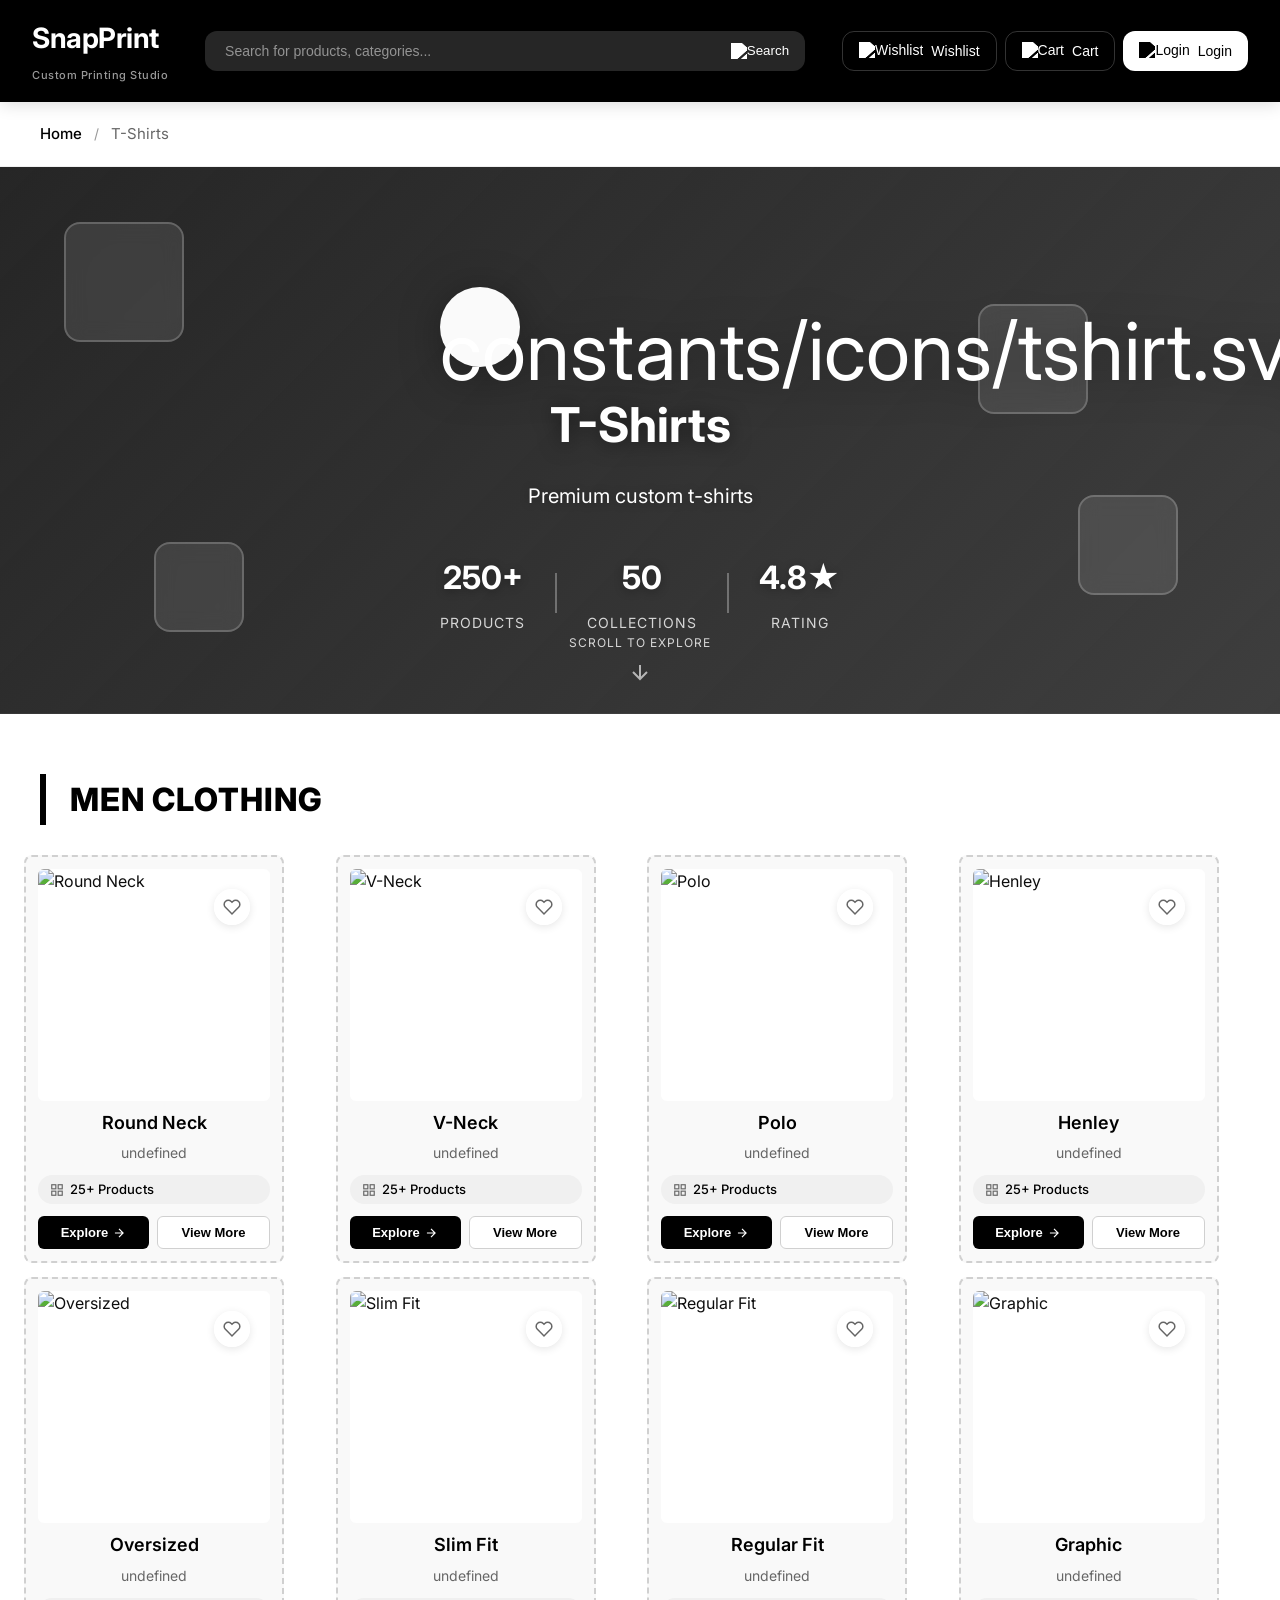
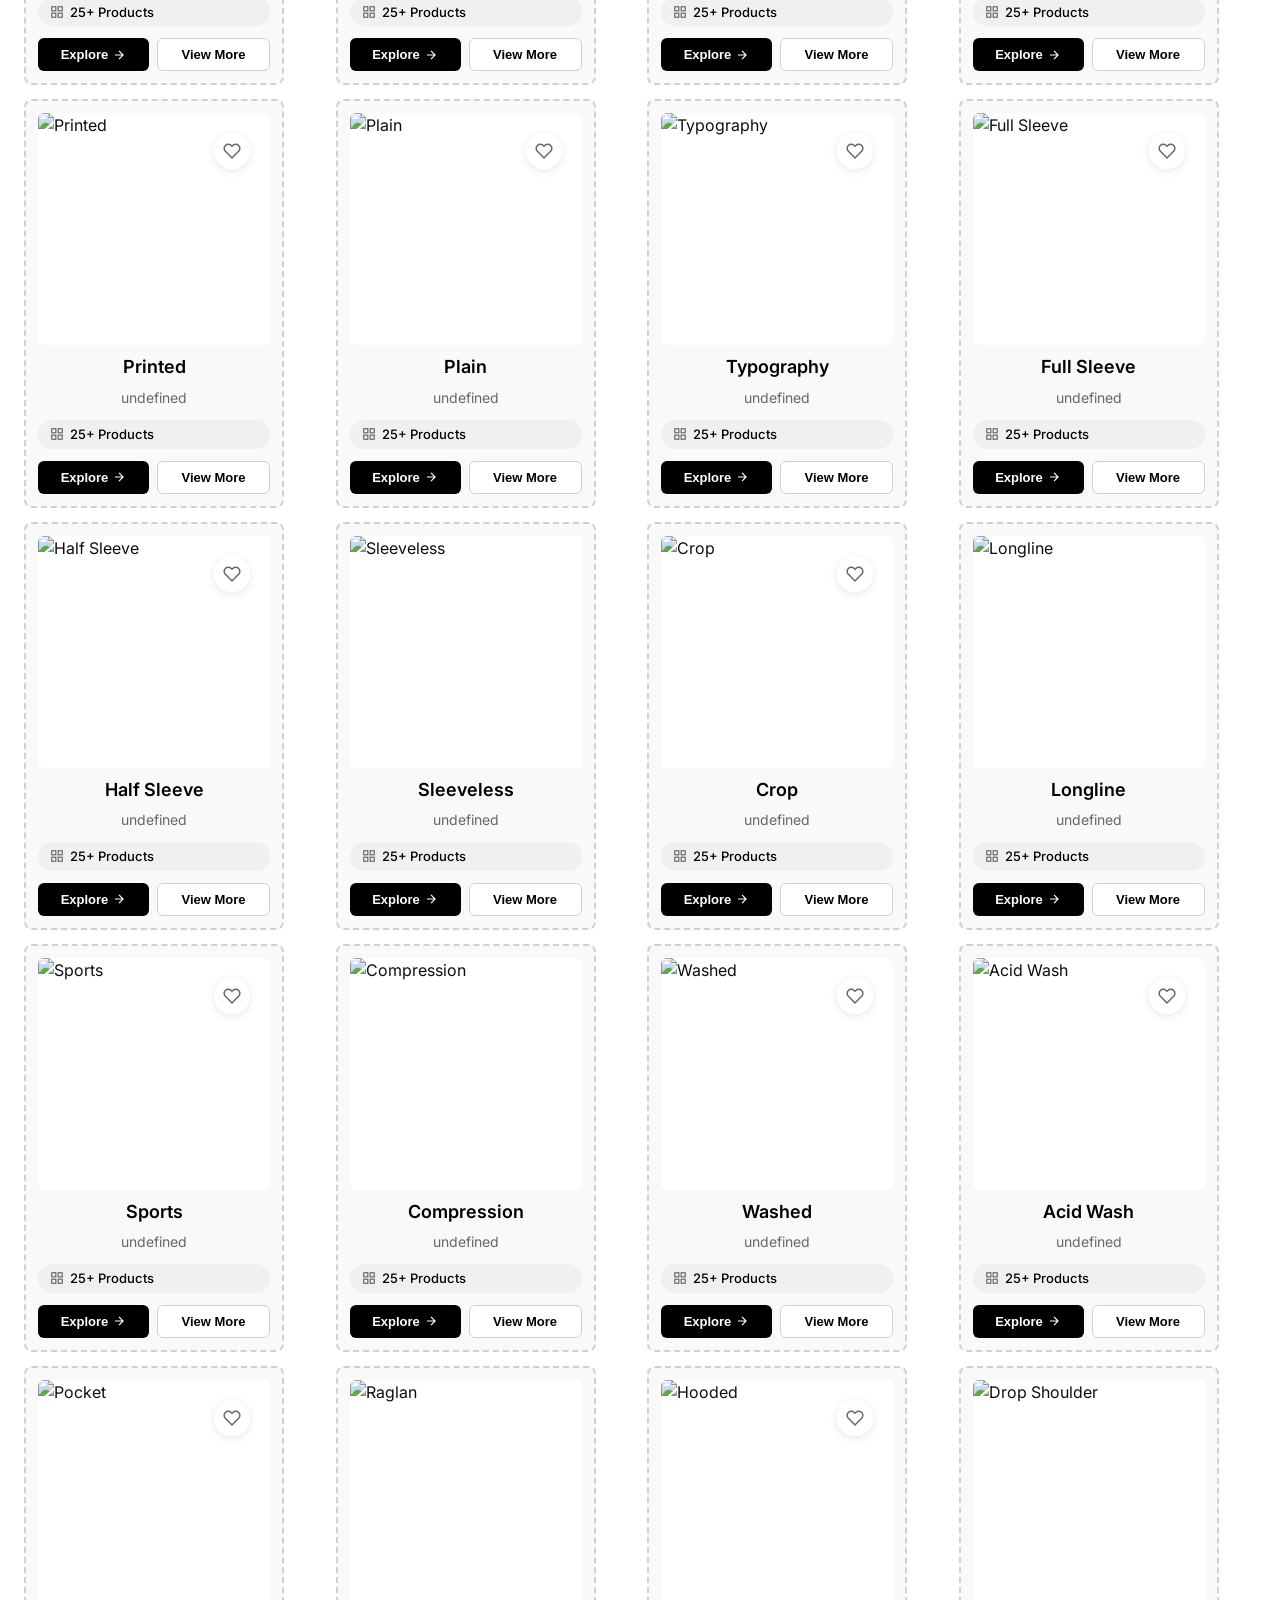
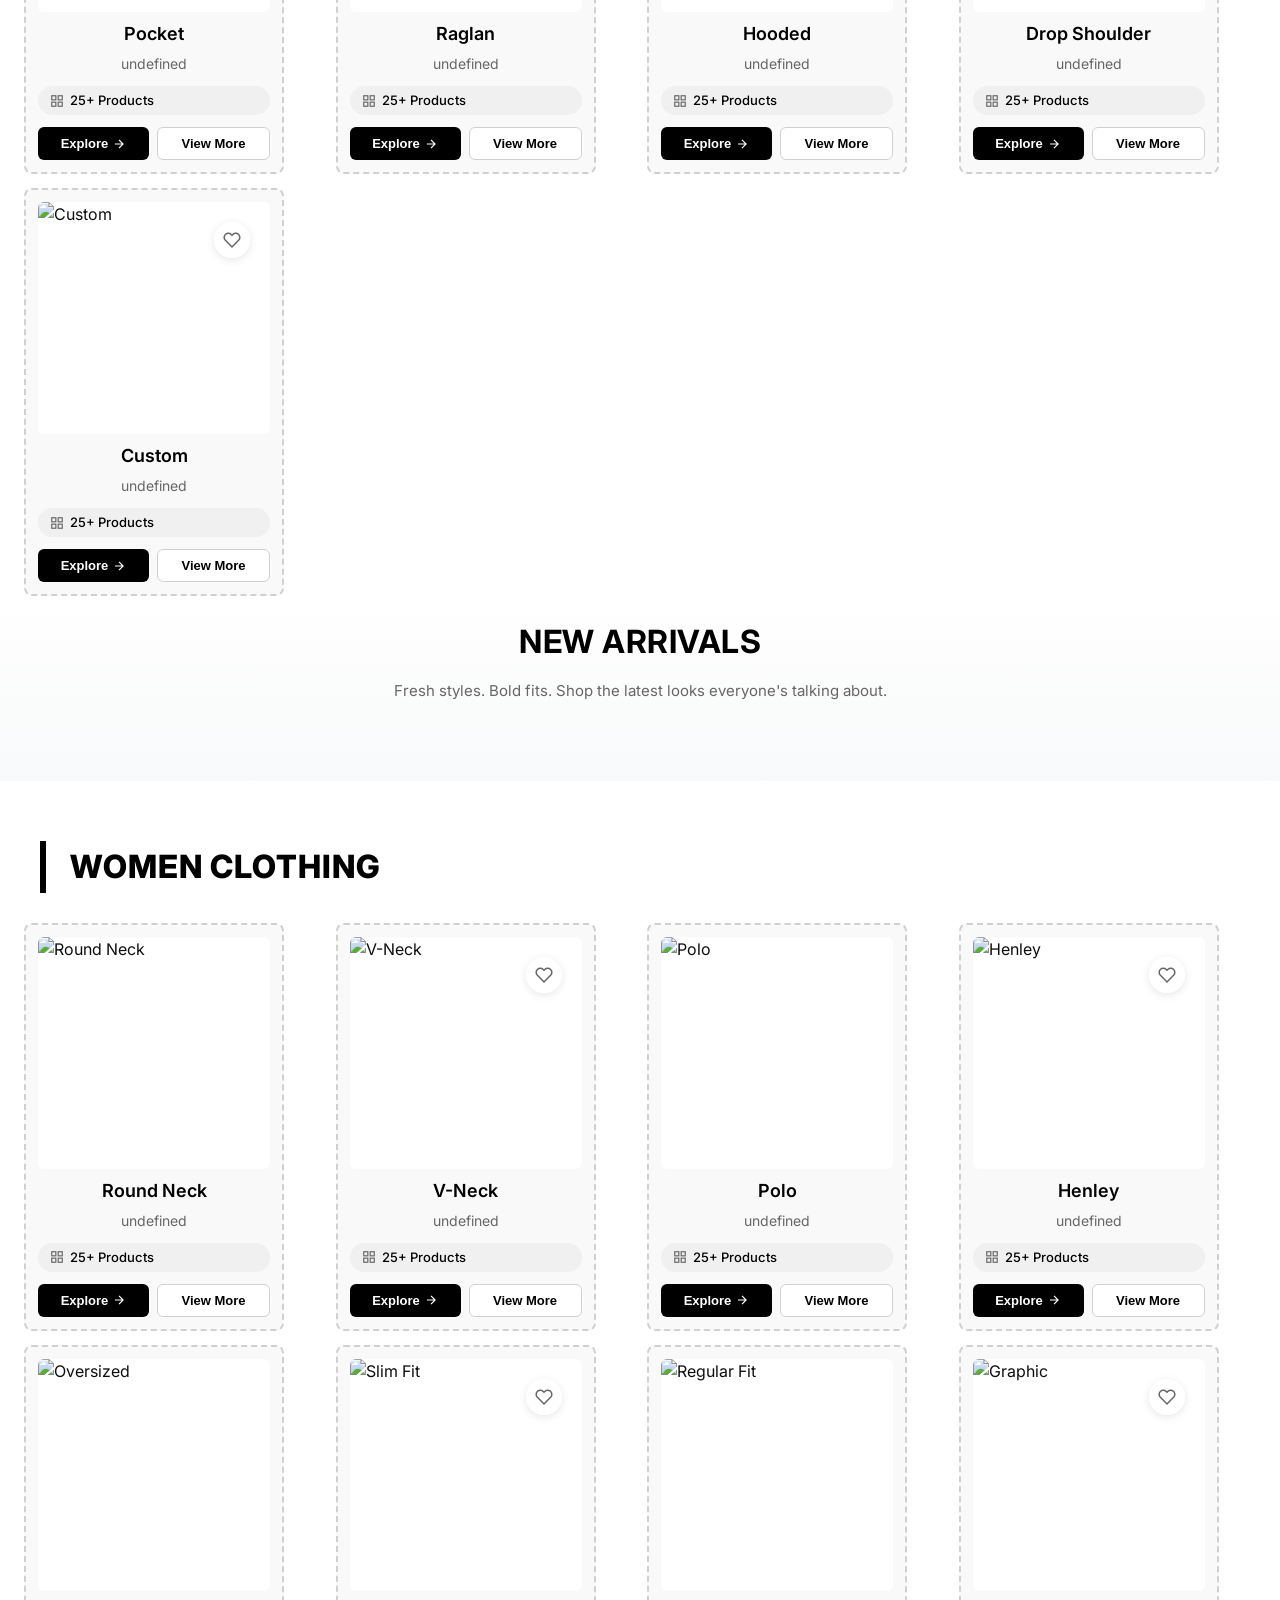
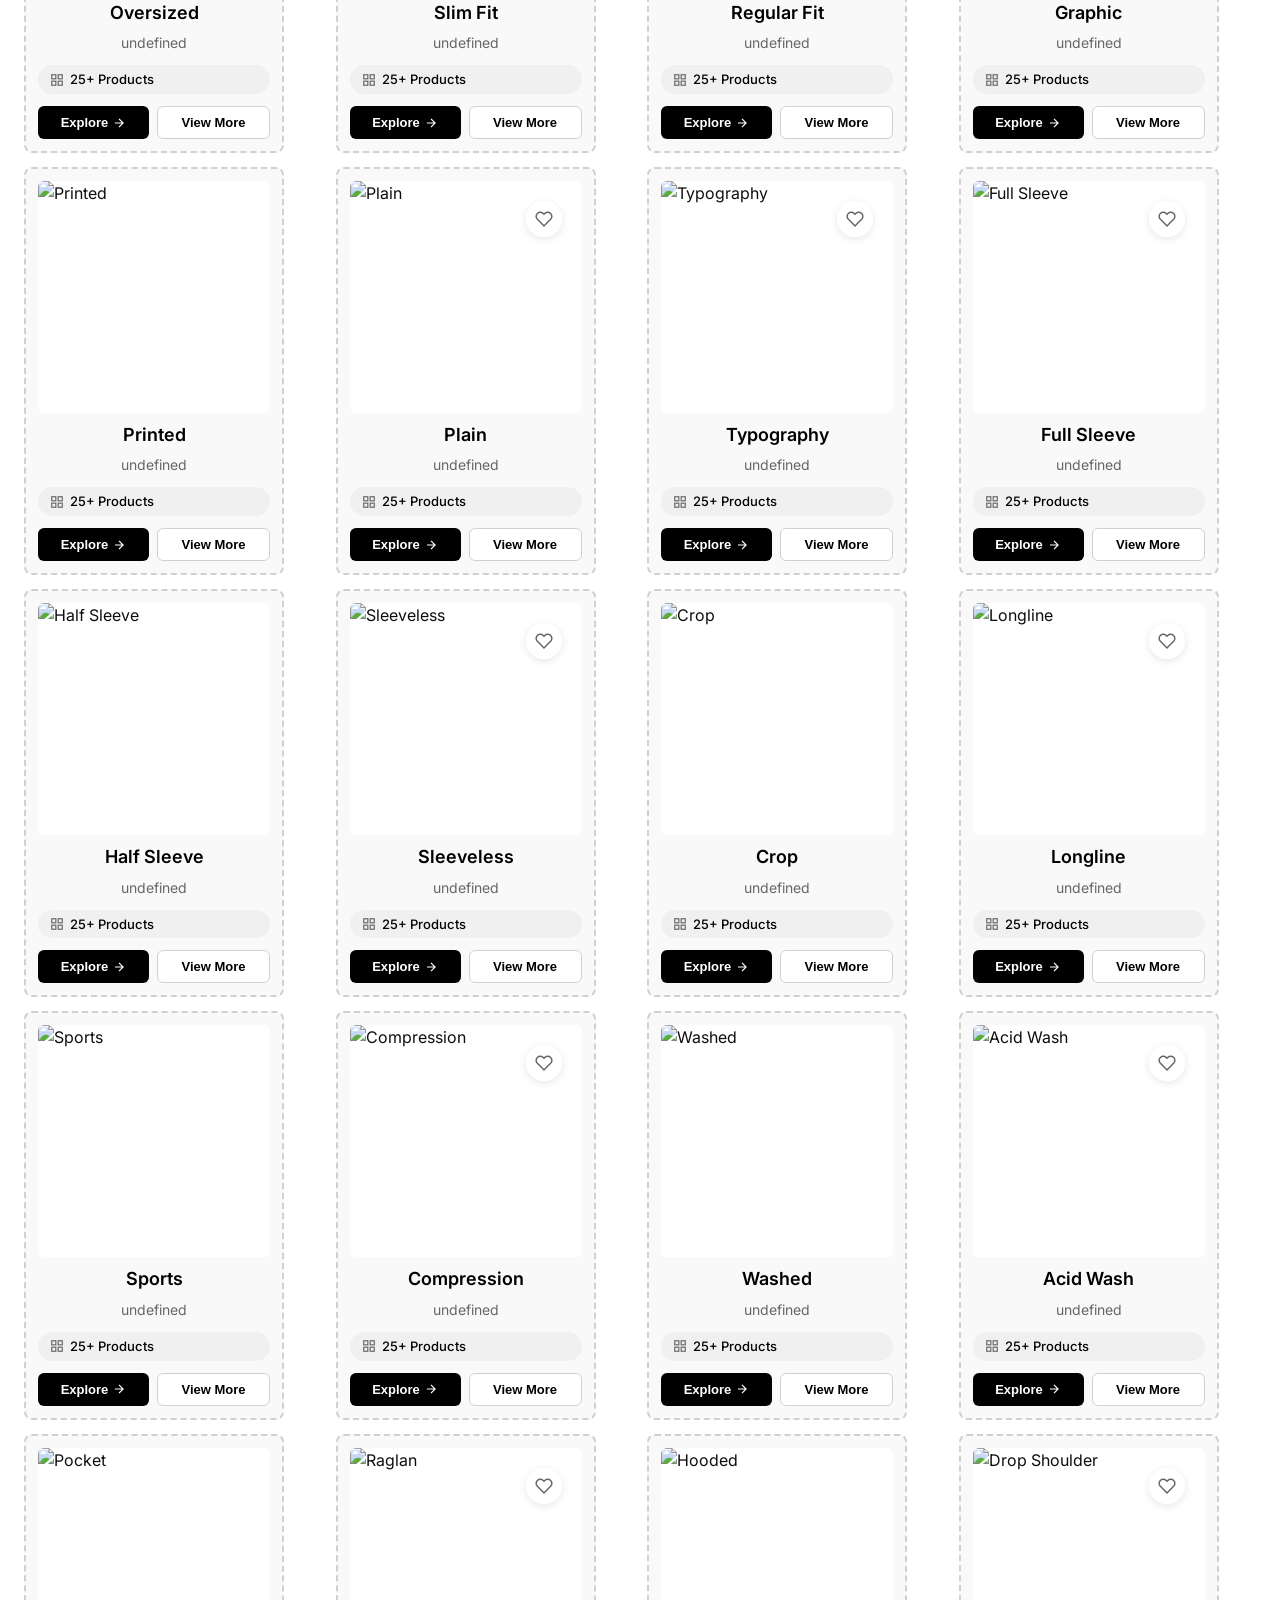
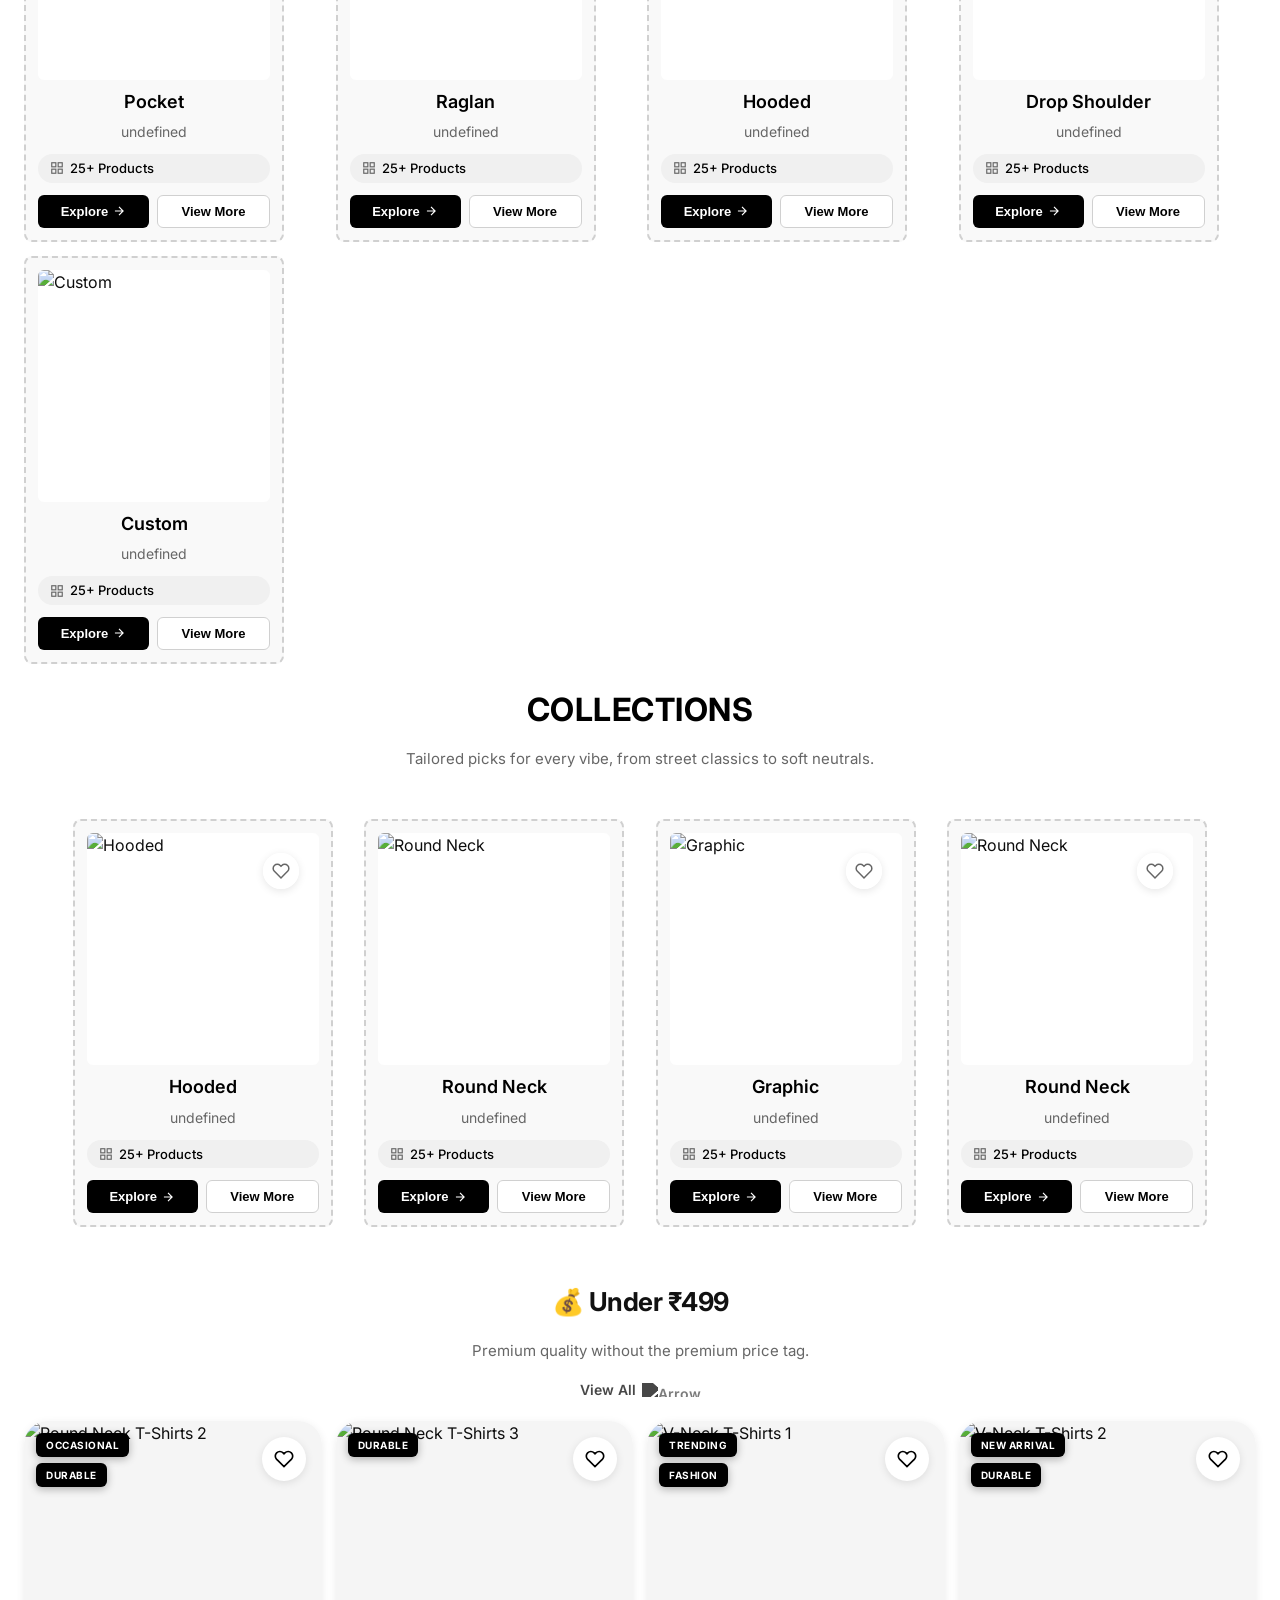
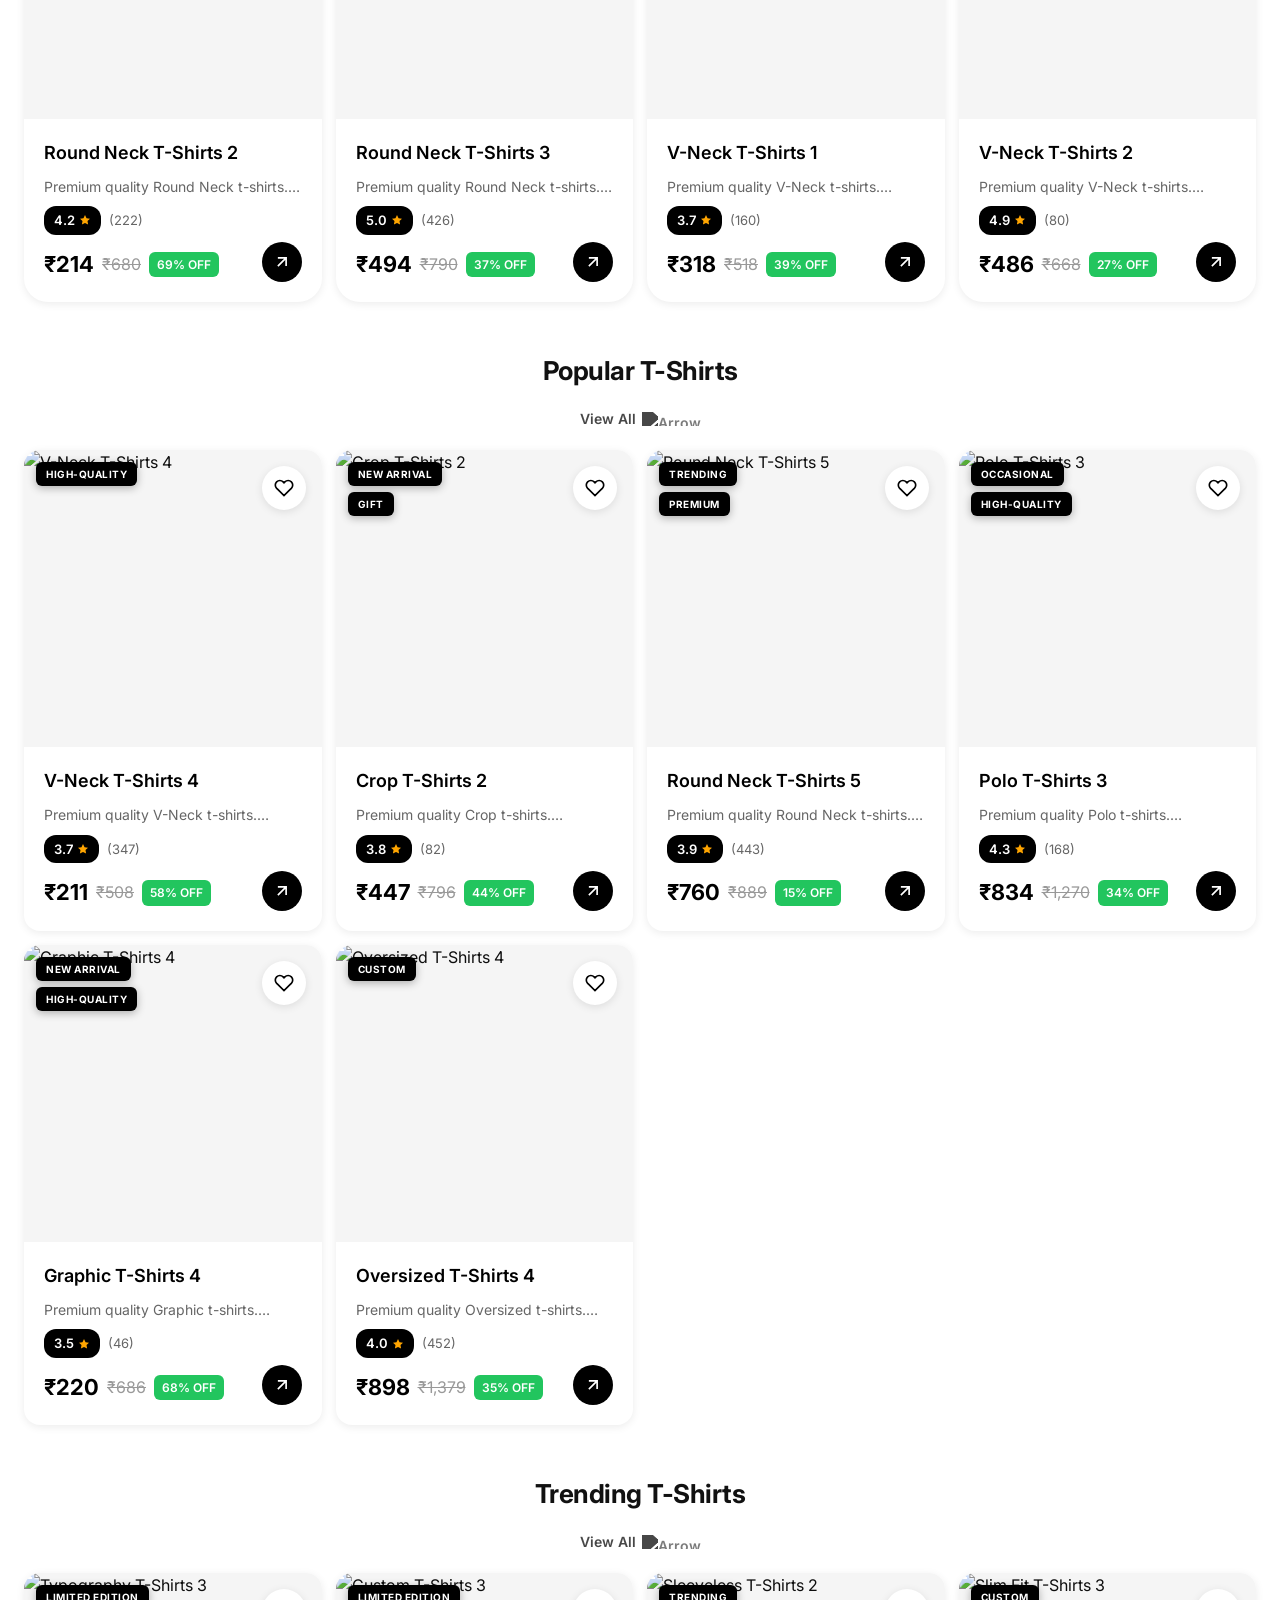
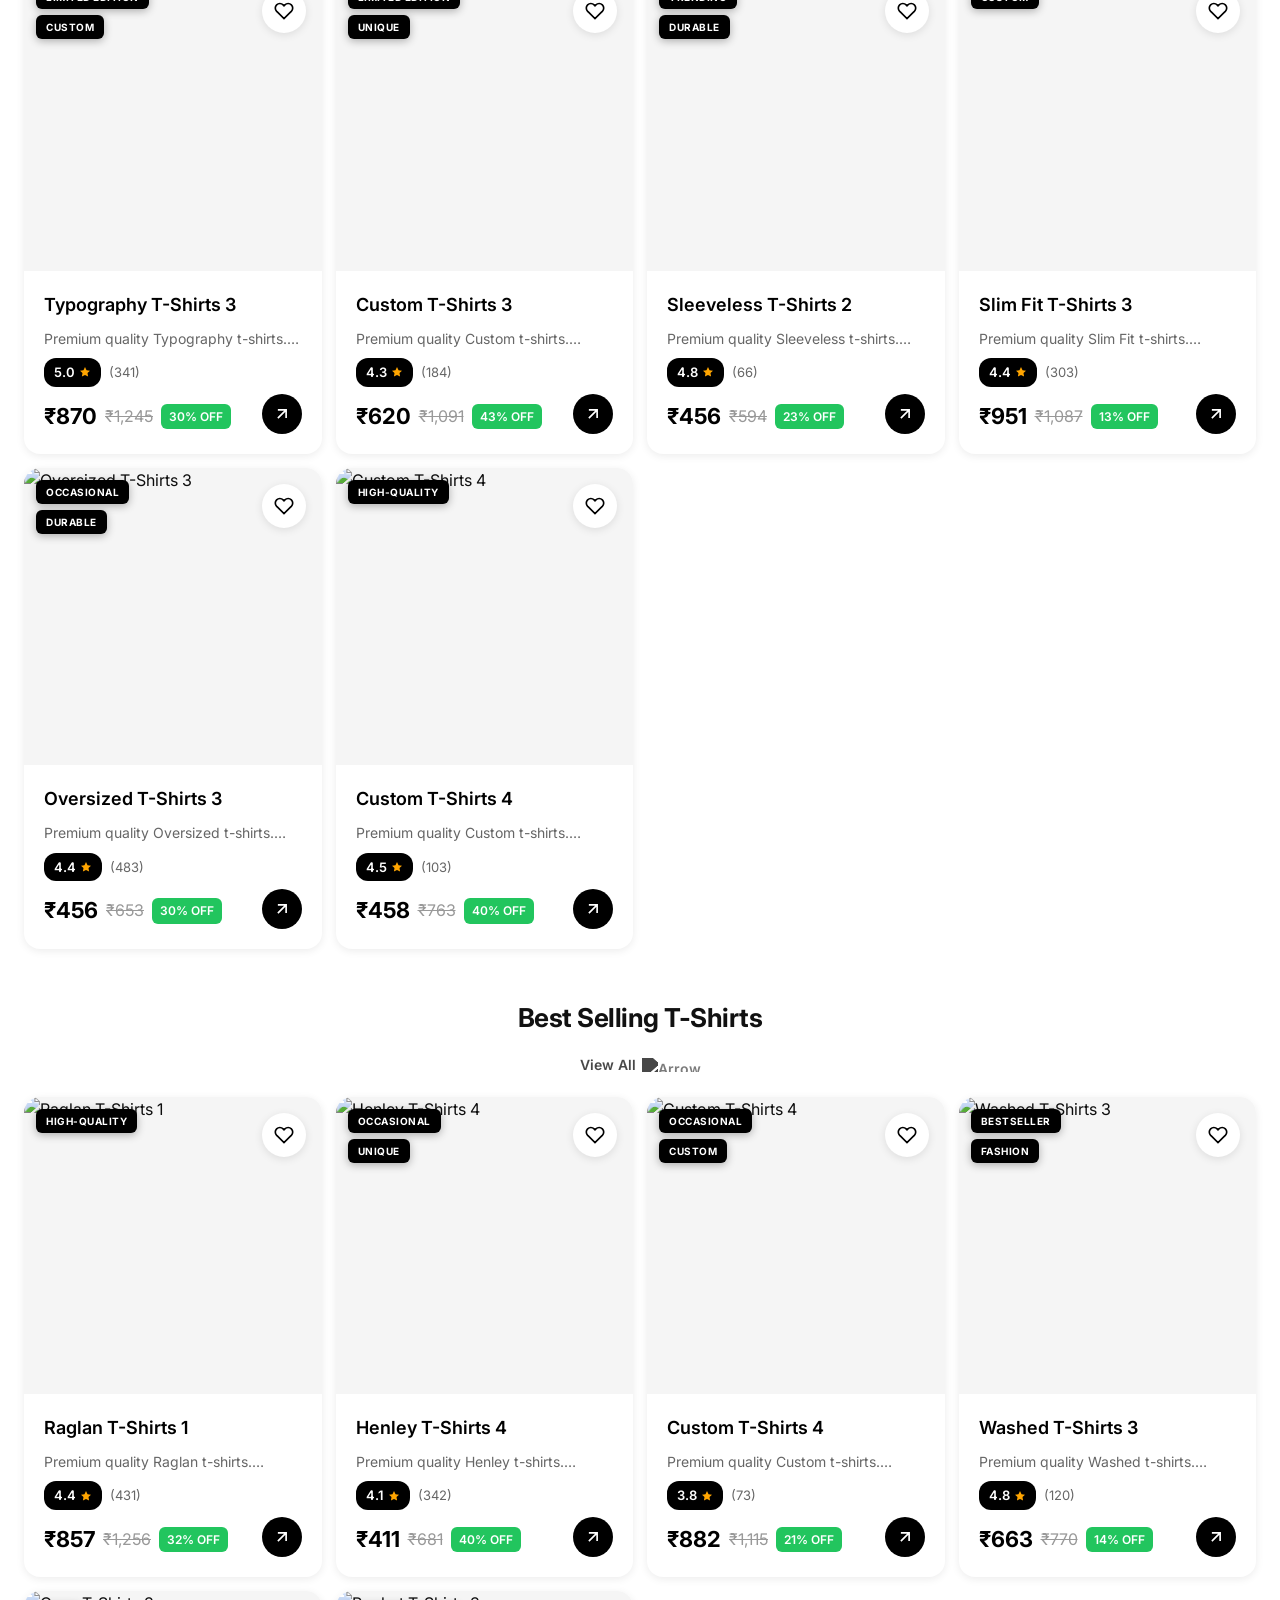
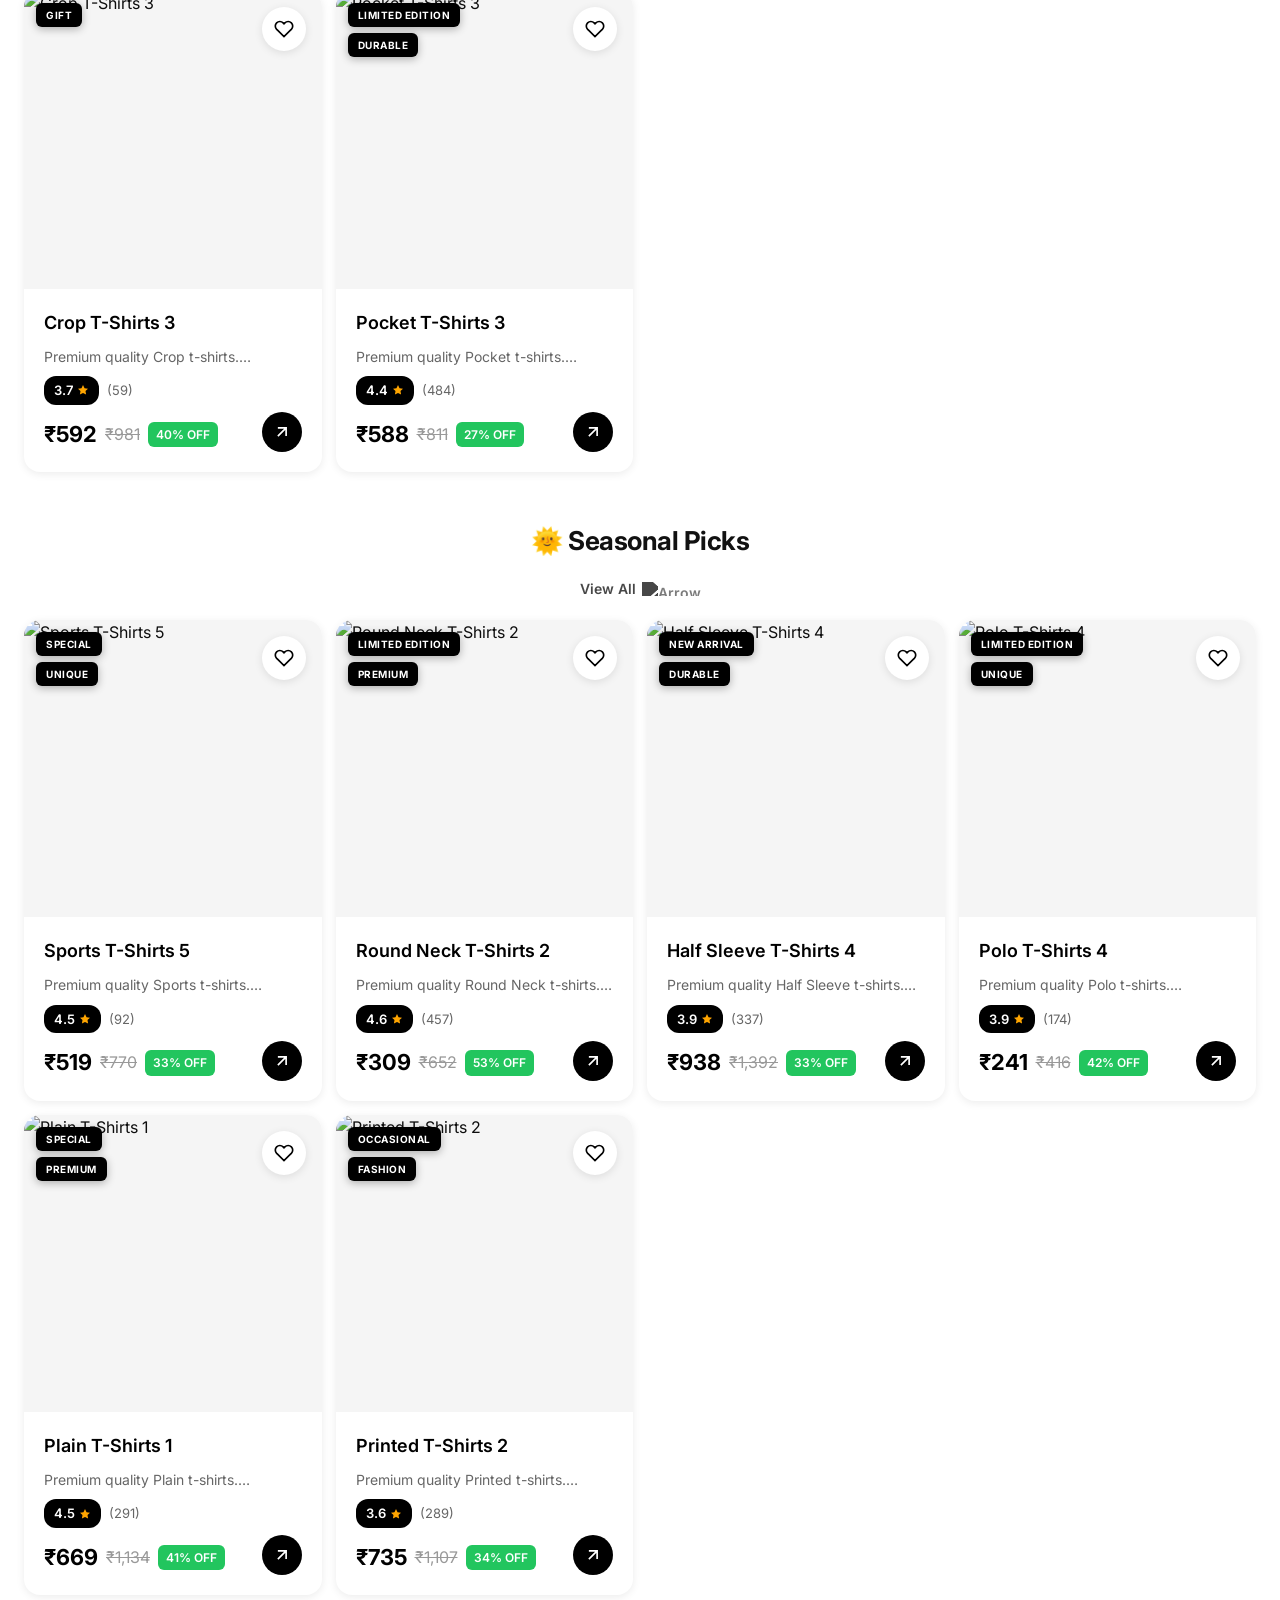
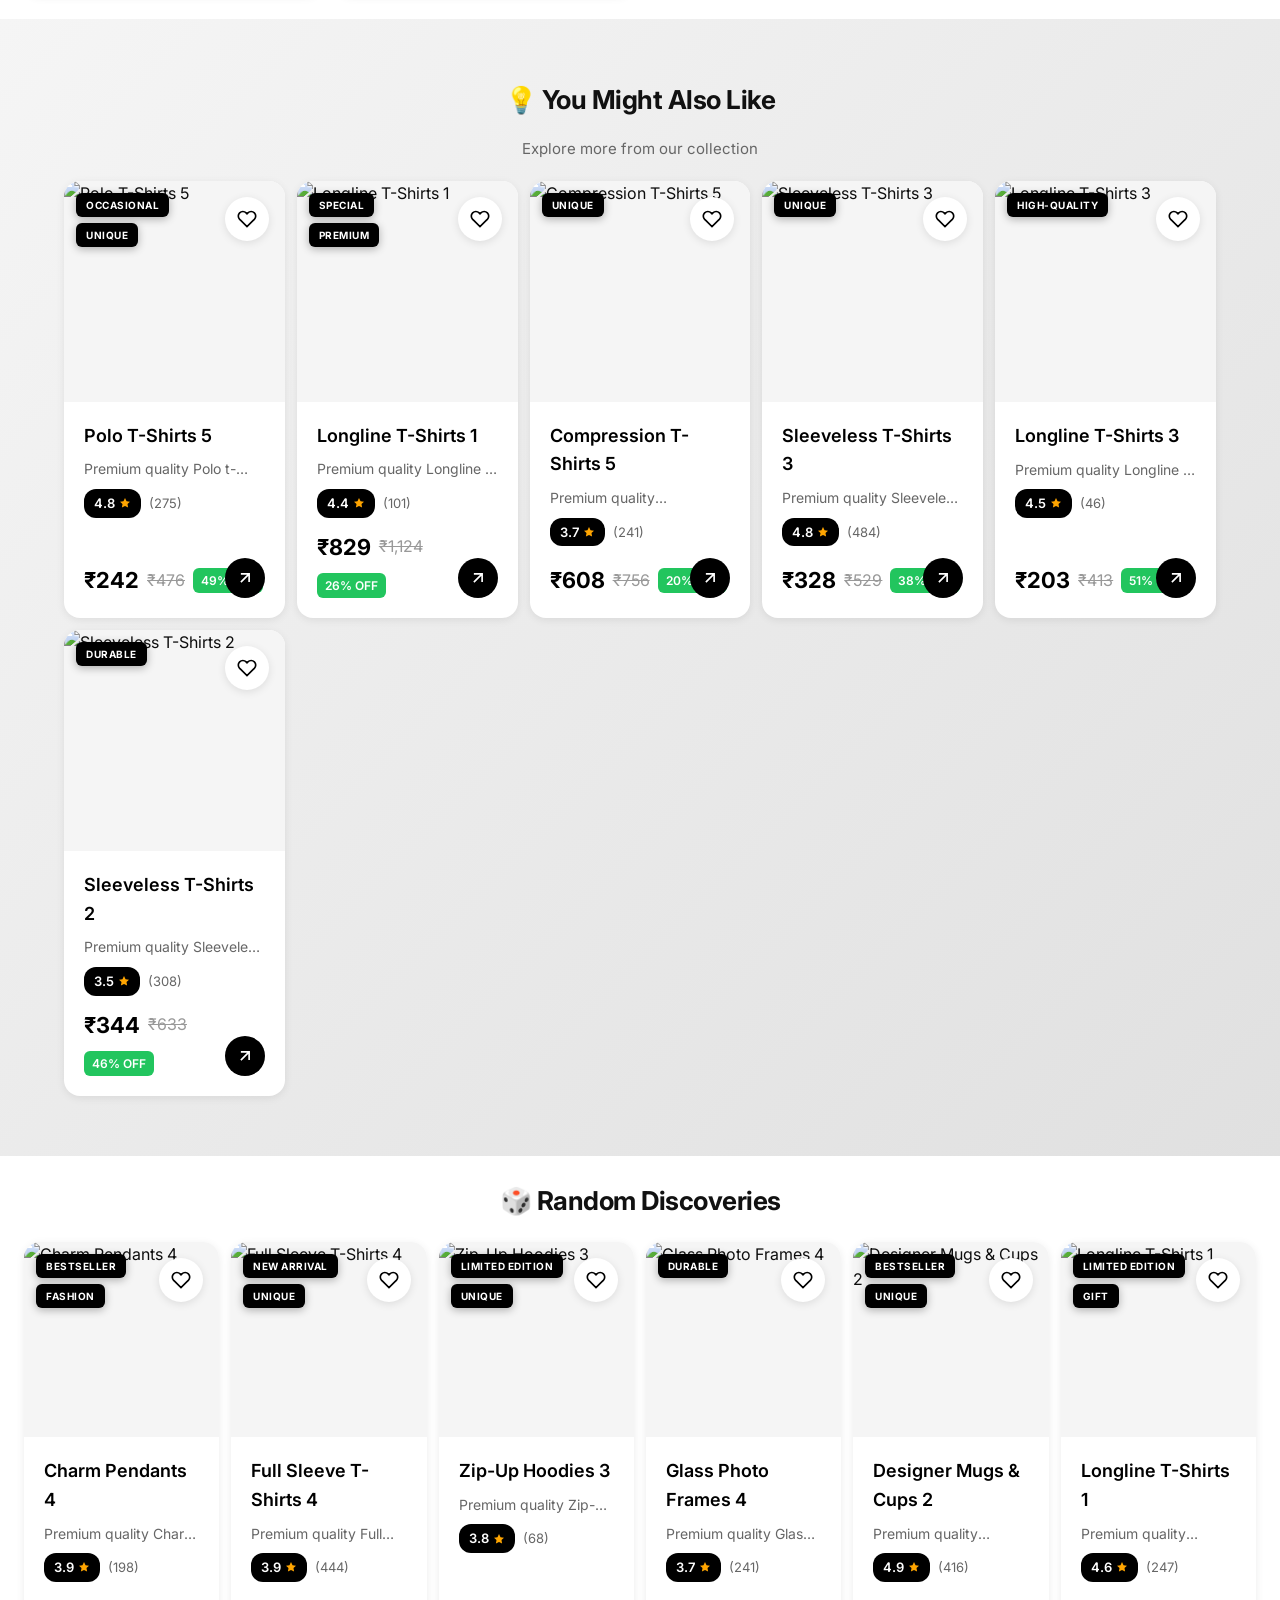
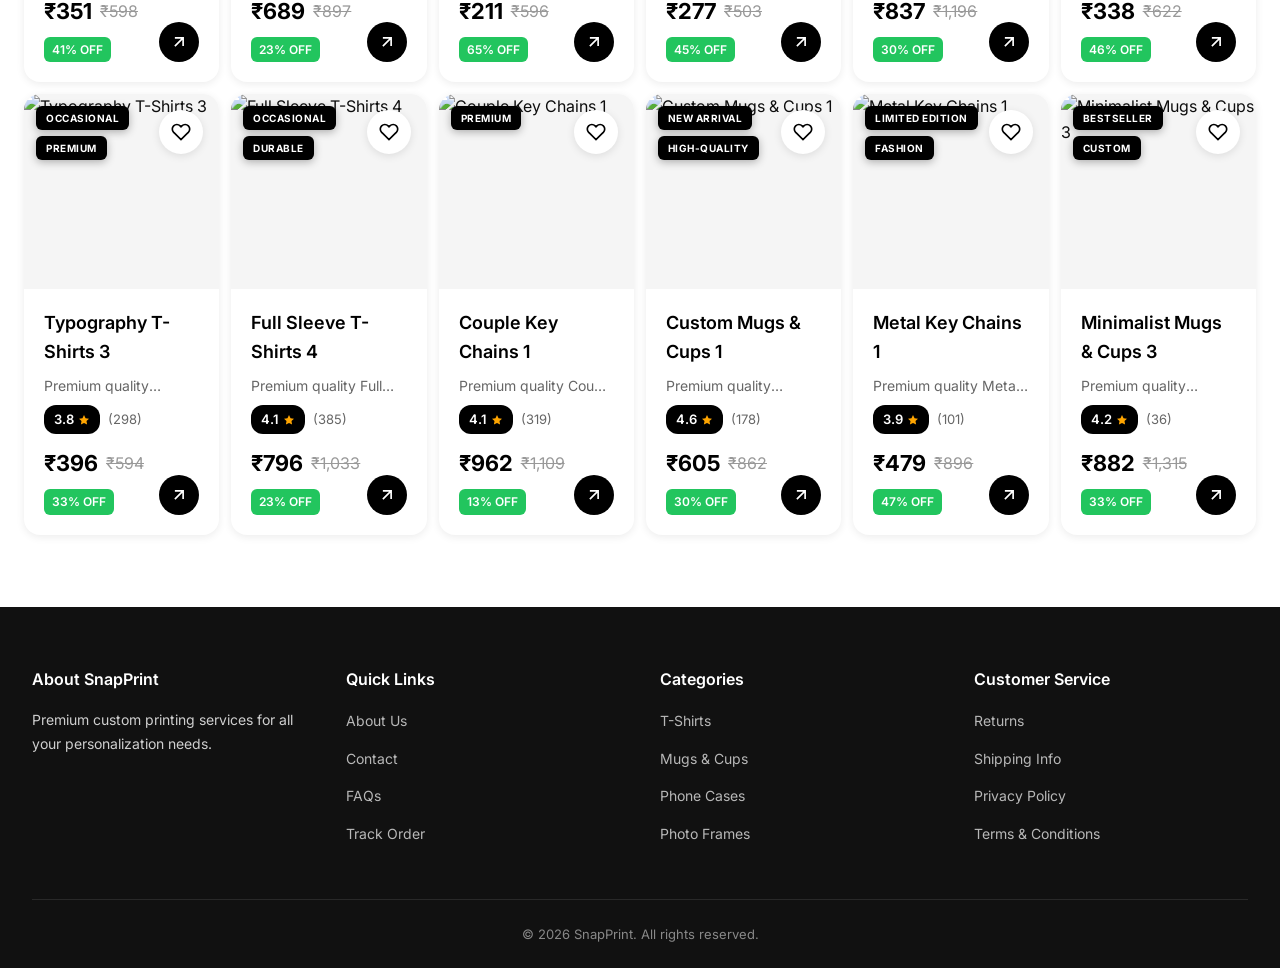
==== productCategory.html @ c9c3323f "Added Login page and lots" ====
<!DOCTYPE html>
<html lang="en">
<head>
    <meta charset="UTF-8">
    <meta name="viewport" content="width=device-width, initial-scale=1.0">
    <title>SnapPrint - Product Categories</title>
    <link rel="preconnect" href="https://fonts.googleapis.com">
    <link rel="preconnect" href="https://fonts.gstatic.com" crossorigin>
    <link href="https://fonts.googleapis.com/css2?family=Inter:wght@400;500;600;700&display=swap" rel="stylesheet">
    <link rel="stylesheet" href="styles/homepage.css">
    <link rel="stylesheet" href="styles/productCategory.css">
    <link rel="stylesheet" href="styles/loginModal.css">
    <script src="scripts/dataService.js"></script>
    <script src="scripts/analyticsService.js"></script>
</head>
<body>
    <!-- Main Container -->
    <div class="main-container">
        <!-- Navigation Header -->
        <header class="header">
            <div class="header-top">
                <!-- Mobile Menu Toggle -->
                <button class="hamburger-menu" aria-label="Toggle menu">
                    <span></span>
                    <span></span>
                    <span></span>
                </button>

                <div class="logo">
                    <a href="index.html" style="text-decoration: none; color: inherit;">
                        <h1>SnapPrint</h1>
                        <span class="tagline">Custom Printing Studio</span>
                    </a>
                </div>
                
                <div class="search-bar">
                    <input type="text" placeholder="Search for products, categories...">
                    <button class="search-btn">
                        <img src="constants/icons/search.svg" alt="Search" class="icon">
                    </button>
                </div>

                <div class="header-actions">
                    <button class="header-btn">
                        <img src="constants/icons/heart.svg" alt="Wishlist" class="icon">
                        <span>Wishlist</span>
                    </button>
                    <button class="header-btn">
                        <img src="constants/icons/cart.svg" alt="Cart" class="icon">
                        <span>Cart</span>
                    </button>
                    <button class="header-btn login-btn">
                        <img src="constants/icons/user.svg" alt="Login" class="icon">
                        <span>Login</span>
                    </button>
                </div>
            </div>
        </header>

        <!-- Breadcrumb Navigation -->
        <nav class="breadcrumb">
            <a href="index.html">Home</a>
            <span class="separator">/</span>
            <span id="category-name">Hoodies</span>
        </nav>

        <!-- Category Hero Banner -->
        <section class="category-hero">
            <div class="hero-background-slider">
                <div class="hero-slide active"></div>
                <div class="hero-slide"></div>
                <div class="hero-slide"></div>
            </div>
            <div class="hero-overlay"></div>
            <div class="hero-floating-images">
                <div class="floating-img floating-img-1"></div>
                <div class="floating-img floating-img-2"></div>
                <div class="floating-img floating-img-3"></div>
                <div class="floating-img floating-img-4"></div>
            </div>
            <div class="category-hero-content">
                <span class="category-icon" id="category-icon">👕</span>
                <h1 id="category-title">T-Shirts</h1>
                <p id="category-description">Custom printed t-shirts for every style</p>
                <div class="hero-stats">
                    <div class="stat-item">
                        <span class="stat-number" id="total-products">150+</span>
                        <span class="stat-label">Products</span>
                    </div>
                    <div class="stat-divider"></div>
                    <div class="stat-item">
                        <span class="stat-number" id="subcategory-count">6</span>
                        <span class="stat-label">Collections</span>
                    </div>
                    <div class="stat-divider"></div>
                    <div class="stat-item">
                        <span class="stat-number">4.8★</span>
                        <span class="stat-label">Rating</span>
                    </div>
                </div>
            </div>
            <div class="scroll-indicator">
                <span>Scroll to explore</span>
                <svg width="24" height="24" viewBox="0 0 24 24" fill="none" stroke="currentColor" stroke-width="2">
                    <path d="M12 5v14M5 12l7 7 7-7"/>
                </svg>
            </div>
        </section>

        <!-- NEW ARRIVALS Section -->
        <section class="subcategory-section new-arrivals-section">
            <div class="section-header">
                <h2>NEW ARRIVALS</h2>
                <p class="section-subtitle">Fresh styles. Bold fits. Shop the latest looks everyone's talking about.</p>
            </div>
            <div id="new-arrivals-grid" class="subcategory-grid"></div>
        </section>

        <!-- COLLECTIONS Section -->
        <section class="subcategory-section collections-section">
            <div class="section-header">
                <h2>COLLECTIONS</h2>
                <p class="section-subtitle">Tailored picks for every vibe, from street classics to soft neutrals.</p>
            </div>
            <div id="collections-grid" class="subcategory-grid"></div>
        </section>

        <!-- Under ₹499 Section -->
        <section class="products-section budget-section">
            <div class="section-header">
                <h2>💰 Under ₹499</h2>
                <p class="section-subtitle">Premium quality without the premium price tag.</p>
                <a href="#" class="view-all">View All
                    <img src="constants/icons/arrow-right.svg" alt="Arrow" class="icon">
                </a>
            </div>
            <div id="under-499-grid" class="product-grid"></div>
        </section>


        <!-- COLOR CATEGORIES Section (T-Shirts only) -->
        <section id="color-categories-section" class="subcategory-section color-section" style="display: none;">
            <div class="section-header">
                <h2>🎨 SHOP BY COLOR</h2>
                <p class="section-subtitle">Choose your favorite color - Perfect canvas for your custom designs</p>
            </div>
            <div id="color-categories-grid" class="subcategory-grid"></div>
        </section>

        <!-- GSM CATEGORIES Section (T-Shirts only) -->
        <section id="gsm-categories-section" class="subcategory-section gsm-section" style="display: none;">
            <div class="section-header">
                <h2>⚖️ SHOP BY FABRIC WEIGHT (GSM)</h2>
                <p class="section-subtitle">Select the perfect weight - From lightweight summer wear to premium heavyweight</p>
            </div>
            <div id="gsm-categories-grid" class="subcategory-grid"></div>
        </section>

        <!-- Related Products Sections (2-3 specific to current category) -->
        <section class="products-section">
            <div class="section-header">
                <h2 id="related-section-1-title">Popular Choices</h2>
                <a href="#" class="view-all">View All
                    <img src="constants/icons/arrow-right.svg" alt="Arrow" class="icon">
                </a>
            </div>
            <div id="related-products-1" class="product-grid"></div>
        </section>

        <section class="products-section">
            <div class="section-header">
                <h2 id="related-section-2-title">Trending Now</h2>
                <a href="#" class="view-all">View All
                    <img src="constants/icons/arrow-right.svg" alt="Arrow" class="icon">
                </a>
            </div>
            <div id="related-products-2" class="product-grid"></div>
        </section>

        <section class="products-section">
            <div class="section-header">
                <h2 id="related-section-3-title">Best Sellers</h2>
                <a href="#" class="view-all">View All
                    <img src="constants/icons/arrow-right.svg" alt="Arrow" class="icon">
                </a>
            </div>
            <div id="related-products-3" class="product-grid"></div>
        </section>

        <!-- Seasonal Picks Section -->
        <section class="products-section seasonal-section">
            <div class="section-header">
                <h2>🌞 Seasonal Picks</h2>
                <a href="#" class="view-all">View All
                    <img src="constants/icons/arrow-right.svg" alt="Arrow" class="icon">
                </a>
            </div>
            <div id="seasonal-picks-grid" class="product-grid"></div>
        </section>

        <!-- Previously Viewed Section -->
        <section class="products-section">
            <div class="section-header">
                <h2>👀 Previously Viewed</h2>
                <a href="#" class="view-all">View All
                    <img src="constants/icons/arrow-right.svg" alt="Arrow" class="icon">
                </a>
            </div>
            <div id="previously-viewed" class="product-grid"></div>
        </section>

        <!-- You Might Also Like - Mixed Categories -->
        <section class="products-section you-might-like-section">
            <div class="section-header">
                <h2>💡 You Might Also Like</h2>
                <p class="section-subtitle">Explore more from our collection</p>
            </div>
            <div id="mixed-categories" class="product-grid product-grid-large"></div>
        </section>

        <!-- Random Discoveries -->
        <section class="products-section random-section">
            <div class="section-header">
                <h2>🎲 Random Discoveries</h2>
            </div>
            <div id="random-discoveries" class="product-grid"></div>
        </section>

        <!-- Footer -->
        <footer class="footer">
            <div class="footer-content">
                <div class="footer-section">
                    <h3>About SnapPrint</h3>
                    <p>Premium custom printing services for all your personalization needs.</p>
                </div>
                <div class="footer-section">
                    <h3>Quick Links</h3>
                    <ul>
                        <li><a href="#">About Us</a></li>
                        <li><a href="#">Contact</a></li>
                        <li><a href="#">FAQs</a></li>
                        <li><a href="#">Track Order</a></li>
                    </ul>
                </div>
                <div class="footer-section">
                    <h3>Categories</h3>
                    <ul>
                        <li><a href="productCategory.html?category=tshirts">T-Shirts</a></li>
                        <li><a href="productCategory.html?category=cups">Mugs & Cups</a></li>
                        <li><a href="productCategory.html?category=2DMobileCover">Phone Cases</a></li>
                        <li><a href="productCategory.html?category=woodenFrame">Photo Frames</a></li>
                    </ul>
                </div>
                <div class="footer-section">
                    <h3>Customer Service</h3>
                    <ul>
                        <li><a href="#">Returns</a></li>
                        <li><a href="#">Shipping Info</a></li>
                        <li><a href="#">Privacy Policy</a></li>
                        <li><a href="#">Terms & Conditions</a></li>
                    </ul>
                </div>
            </div>
            <div class="footer-bottom">
                <p>&copy; 2026 SnapPrint. All rights reserved.</p>
            </div>
        </footer>
    </div>

    <!-- Scripts -->
    <script src="scripts/authService.js"></script>
    <script src="widgets/loginModal.js"></script>
    <script src="scripts/globalNavigation.js"></script>
    <script src="widgets/productCard.js"></script>
    <script src="scripts/productCategory.js"></script>
</body>
</html>
---- styles/homepage.css ----
/* ========== ROOT & RESET ========== */
* {
    margin: 0;
    padding: 0;
    box-sizing: border-box;
}

:root {
    /* Colors */
    --color-white: #FFFFFF;
    --color-black: #000000;
    --gray-900: #111111;
    --gray-800: #1A1A1A;
    --gray-700: #2A2A2A;
    --gray-600: #3A3A3A;
    --gray-500: #5A5A5A;
    --gray-400: #8A8A8A;
    --gray-300: #CFCFCF;
    --gray-200: #E6E6E6;
    --gray-100: #F4F4F4;
    --gray-050: #FAFAFA;

    /* Opacity-based */
    --text-primary: rgba(0, 0, 0, 0.95);
    --text-secondary: rgba(0, 0, 0, 0.72);
    --text-meta: rgba(0, 0, 0, 0.55);
    --text-disabled: rgba(0, 0, 0, 0.35);
    --border-color: rgba(0, 0, 0, 0.12);
    --shadow-color: rgba(0, 0, 0, 0.08);

    /* Spacing */
    --container-width: 1400px;
    --section-padding: 48px;
    --card-radius: 14px;
    --button-radius: 12px;
}

body {
    font-family: 'Inter', -apple-system, BlinkMacSystemFont, 'Segoe UI', sans-serif;
    background: var(--gray-050);
    color: var(--text-primary);
    line-height: 1.6;
    overflow-x: hidden;
}

/* ========== ICON STYLING ========== */
.icon {
    display: inline-block;
    width: auto;
    height: 1.25em;
    vertical-align: middle;
}

/* White icons for dark backgrounds (header) */
.header .icon {
    filter: brightness(0) invert(1);
}

/* Black icon for login button (white background) */
.login-btn .icon {
    filter: brightness(0);
}

/* Dark icons for view-all links */
.view-all .icon {
    filter: brightness(0) saturate(100%) opacity(0.72);
    height: 1em;
}

.view-all:hover .icon {
    filter: brightness(0) saturate(100%) opacity(0.95);
}

/* Carousel button icons */
.carousel-btn .icon {
    filter: brightness(0) saturate(100%) opacity(0.72);
    transition: all 0.3s ease;
    height: 24px;
}

.carousel-btn:hover .icon {
    filter: brightness(0) invert(1);
}

/* ========== MAIN CONTAINER ========== */
.main-container {
    max-width: var(--container-width);
    margin: 0 auto;
    background: var(--color-white);
    box-shadow: 0 0 40px var(--shadow-color);
    min-height: 100vh;
}

/* ========== HEADER ========== */
.header {
    background: var(--color-black);
    color: var(--color-white);
    position: sticky;
    top: 0;
    z-index: 1000;
    box-shadow: 0 2px 16px rgba(0, 0, 0, 0.15);
    animation: slideDown 0.5s ease-out;
}

@keyframes slideDown {
    from {
        transform: translateY(-100%);
        opacity: 0;
    }
    to {
        transform: translateY(0);
        opacity: 1;
    }
}

.header-top {
    display: flex;
    align-items: center;
    justify-content: space-between;
    padding: 16px 32px;
    gap: 32px;
}

/* Hamburger Menu */
.hamburger-menu {
    display: none;
    flex-direction: column;
    gap: 5px;
    background: none;
    border: none;
    cursor: pointer;
    padding: 8px;
}

.hamburger-menu span {
    width: 24px;
    height: 2px;
    background: var(--color-white);
    transition: all 0.3s ease;
    border-radius: 2px;
}

.hamburger-menu.active span:nth-child(1) {
    transform: rotate(45deg) translate(7px, 7px);
}

.hamburger-menu.active span:nth-child(2) {
    opacity: 0;
}

.hamburger-menu.active span:nth-child(3) {
    transform: rotate(-45deg) translate(7px, -7px);
}

.logo {
    display: flex;
    flex-direction: column;
    gap: 2px;
}

.logo h1 {
    font-size: 28px;
    font-weight: 700;
    letter-spacing: -0.5px;
    color: var(--color-white);
}

.logo .tagline {
    font-size: 11px;
    font-weight: 500;
    color: rgba(255, 255, 255, 0.6);
    letter-spacing: 0.5px;
}

.search-bar {
    flex: 1;
    max-width: 600px;
    position: relative;
    display: flex;
    align-items: center;
}

.search-bar input {
    width: 100%;
    padding: 12px 50px 12px 20px;
    border: none;
    border-radius: var(--button-radius);
    background: rgba(255, 255, 255, 0.15);
    color: var(--color-white);
    font-size: 14px;
    font-weight: 400;
    transition: all 0.3s ease;
}

.search-bar input::placeholder {
    color: rgba(255, 255, 255, 0.5);
}

.search-bar input:focus {
    outline: none;
    background: rgba(255, 255, 255, 0.22);
    box-shadow: 0 0 0 3px rgba(255, 255, 255, 0.1);
}

.search-btn {
    position: absolute;
    right: 8px;
    background: none;
    border: none;
    color: var(--color-white);
    cursor: pointer;
    padding: 8px;
    display: flex;
    align-items: center;
    justify-content: center;
    transition: transform 0.2s ease;
}

.search-btn:hover {
    transform: scale(1.1);
}

.header-actions {
    display: flex;
    gap: 8px;
}

.header-btn {
    display: flex;
    align-items: center;
    gap: 8px;
    padding: 10px 16px;
    background: transparent;
    border: 1px solid rgba(255, 255, 255, 0.2);
    border-radius: var(--button-radius);
    color: var(--color-white);
    font-size: 14px;
    font-weight: 500;
    cursor: pointer;
    transition: all 0.3s ease;
}

.header-btn:hover {
    background: rgba(255, 255, 255, 0.1);
    border-color: rgba(255, 255, 255, 0.4);
    transform: translateY(-2px);
}

.login-btn {
    background: var(--color-white);
    color: var(--color-black);
    border: none;
}

.login-btn:hover {
    background: var(--gray-100);
    transform: translateY(-2px);
}

/* ========== HERO SECTION ========== */
.hero-section {
    padding: 24px;
    animation: fadeInUp 0.6s ease-out 0.2s both;
}

@keyframes fadeInUp {
    from {
        opacity: 0;
        transform: translateY(30px);
    }
    to {
        opacity: 1;
        transform: translateY(0);
    }
}

.hero-slider {
    position: relative;
    border-radius: var(--card-radius);
    overflow: hidden;
    min-height: 380px;
    background: var(--gray-100);
}

/* ========== SECTION HEADERS ========== */
.section-header {
    display: flex;
    justify-content: center;
    align-items: center;
    padding: 0 24px 20px;
    flex-direction: column;
    gap: 16px;
}

.section-header h2 {
    font-size: 26px;
    font-weight: 700;
    color: var(--gray-900);
    letter-spacing: -0.5px;
    text-align: center;
}

.view-all {
    display: flex;
    align-items: center;
    gap: 6px;
    color: var(--text-secondary);
    text-decoration: none;
    font-size: 14px;
    font-weight: 600;
    transition: all 0.3s ease;
}

.view-all:hover {
    color: var(--color-black);
    gap: 10px;
}

/* ========== CATEGORY SECTION ========== */
.category-section {
    padding: var(--section-padding) 0;
    animation: fadeInUp 0.6s ease-out 0.3s both;
}

.category-grid {
    display: grid;
    grid-template-columns: repeat(auto-fit, minmax(140px, 1fr));
    gap: 20px;
    padding: 0 24px;
}

.category-unit {
    display: flex;
    flex-direction: column;
    align-items: center;
    text-align: center;
    padding: 24px 16px;
    background: var(--color-white);
    border: 1px solid var(--border-color);
    border-radius: var(--card-radius);
    cursor: pointer;
    transition: all 0.4s cubic-bezier(0.4, 0, 0.2, 1);
    text-decoration: none;
    color: var(--text-primary);
}

.category-unit:hover {
    transform: translateY(-8px);
    border-color: var(--gray-400);
    box-shadow: 0 12px 32px var(--shadow-color);
}

.category-icon {
    width: 80px;
    height: 80px;
    background: var(--gray-050);
    border-radius: 50%;
    display: flex;
    align-items: center;
    justify-content: center;
    margin-bottom: 16px;
    transition: all 0.4s ease;
    font-size: 32px;
}

.category-unit:hover .category-icon {
    background: var(--gray-100);
    transform: scale(1.1) rotate(5deg);
}

.category-icon-img {
    width: 50px;
    height: 50px;
    object-fit: contain;
}

.category-name {
    font-size: 14px;
    font-weight: 600;
    color: var(--text-primary);
}

.category-count {
    font-size: 12px;
    color: var(--text-meta);
    margin-top: 4px;
}

/* ========== PRODUCTS SECTION ========== */
.products-section {
    padding: 24px 0;
    animation: fadeInUp 0.6s ease-out 0.4s both;
}

.product-grid {
    display: grid;
    grid-template-columns: repeat(auto-fill, minmax(260px, 1fr));
    gap: 14px;
    padding: 0 24px;
}

.product-grid-dense {
    grid-template-columns: repeat(auto-fill, minmax(180px, 1fr));
    gap: 12px;
}

/* Product Cards - Consistent Design */
.product-card-link {
    text-decoration: none;
    color: inherit;
    display: block;
    height: 100%;
}

.product-card-detail {
    background: white;
    border-radius: 16px;
    overflow: hidden;
    transition: all 0.3s ease;
    position: relative;
    height: 100%;
    display: flex;
    flex-direction: column;
    box-shadow: 0 2px 8px rgba(0, 0, 0, 0.08);
}

.product-card-detail:hover {
    transform: translateY(-8px);
    box-shadow: 0 12px 24px rgba(0, 0, 0, 0.15);
}

.product-card-detail.product-card-curved-bottom {
    border-bottom-left-radius: 32px;
    border-bottom-right-radius: 32px;
}

.product-card-detail.product-card-curved-all {
    border-radius: 24px;
}

.product-card-image {
    width: 100%;
    aspect-ratio: 1;
    overflow: hidden;
    background: #f5f5f5;
    position: relative;
}

.product-card-image img {
    width: 100%;
    height: 100%;
    object-fit: cover;
    transition: transform 0.3s ease;
}

.product-card-detail:hover .product-card-image img {
    transform: scale(1.05);
}

.product-badge {
    background: #000;
    color: white;
    padding: 6px 14px;
    border-radius: 6px;
    font-weight: 700;
    font-size: 11px;
    text-transform: uppercase;
    letter-spacing: 0.5px;
    z-index: 2;
    box-shadow: 0 4px 12px rgba(0,0,0,0.2);
}

.badge-standard { background: #000; }

.wishlist-btn {
    position: absolute;
    top: 16px;
    right: 16px;
    width: 44px;
    height: 44px;
    background: white;
    border: none;
    border-radius: 50%;
    display: flex;
    align-items: center;
    justify-content: center;
    cursor: pointer;
    transition: all 0.3s ease;
    z-index: 2;
    box-shadow: 0 2px 8px rgba(0, 0, 0, 0.1);
}

.wishlist-btn:hover {
    background: #000;
    transform: scale(1.1);
}

.wishlist-btn:hover svg {
    stroke: white;
    fill: white;
}

.wishlist-btn.active {
    background: #000;
}

.wishlist-btn.active svg {
    stroke: white;
    fill: white;
}

.product-card-info {
    padding: 20px;
    flex: 1;
    display: flex;
    flex-direction: column;
}

.product-card-title {
    font-size: 18px;
    font-weight: 600;
    margin: 0 0 8px 0;
    color: #000;
    display: -webkit-box;
    -webkit-line-clamp: 2;
    -webkit-box-orient: vertical;
    overflow: hidden;
}

.product-card-description {
    font-size: 14px;
    color: #666;
    margin: 0 0 8px 0;
    display: -webkit-box;
    -webkit-line-clamp: 1;
    -webkit-box-orient: vertical;
    overflow: hidden;
}

.product-viewed-time {
    font-size: 13px;
    color: #999;
    margin: 0 0 12px 0;
}

.product-card-rating {
    display: flex;
    align-items: center;
    gap: 8px;
    margin-bottom: 12px;
}

.rating-badge {
    display: flex;
    align-items: center;
    gap: 4px;
    background: #000;
    color: white;
    padding: 4px 10px;
    border-radius: 12px;
    font-size: 13px;
    font-weight: 600;
}

.rating-badge svg {
    flex-shrink: 0;
}

.review-count {
    font-size: 13px;
    color: #666;
}

.product-card-pricing {
    margin-top: auto;
}

.product-price-row {
    display: flex;
    align-items: center;
    gap: 8px;
    flex-wrap: wrap;
}

.product-discount {
    font-size: 22px;
    font-weight: 700;
    color: #000;
}

.product-original-price {
    font-size: 16px;
    color: #999;
    text-decoration: line-through;
}

.product-discount-badge {
    background: #22c55e;
    color: white;
    padding: 3px 8px;
    border-radius: 6px;
    font-size: 12px;
    font-weight: 600;
}

.product-card-arrow {
    position: absolute;
    bottom: 20px;
    right: 20px;
    width: 40px;
    height: 40px;
    background: #000;
    border: none;
    border-radius: 50%;
    display: flex;
    align-items: center;
    justify-content: center;
    cursor: pointer;
    transition: all 0.3s ease;
}

.product-card-arrow svg {
    stroke: white;
    transform: rotate(-45deg);
}

.product-card-detail:hover .product-card-arrow {
    transform: scale(1.1);
    background: #333;
}

/* ========== SPECIAL OFFERS CAROUSEL ========== */
.special-offers-section {
    padding: var(--section-padding) 0;
    background: var(--gray-050);
    animation: fadeInUp 0.6s ease-out 0.5s both;
}

.carousel-controls {
    display: flex;
    gap: 8px;
}

.carousel-btn {
    width: 40px;
    height: 40px;
    background: var(--color-white);
    border: 1px solid var(--border-color);
    border-radius: 50%;
    display: flex;
    align-items: center;
    justify-content: center;
    cursor: pointer;
    transition: all 0.3s ease;
}

.carousel-btn:hover {
    background: var(--color-black);
    border-color: var(--color-black);
}

.special-carousel {
    display: flex;
    gap: 20px;
    overflow-x: auto;
    scroll-behavior: smooth;
    padding: 0 24px 20px;
    scrollbar-width: none;
}

.special-carousel::-webkit-scrollbar {
    display: none;
}

.special-card {
    flex: 0 0 auto;
    width: 320px;
    background: var(--color-white);
    border: 1px solid var(--border-color);
    border-radius: var(--card-radius);
    overflow: hidden;
    transition: all 0.4s ease;
    cursor: pointer;
}

.special-card:hover {
    transform: translateY(-6px) scale(1.02);
    box-shadow: 0 16px 40px var(--shadow-color);
}

/* ========== BANNER SECTION ========== */
.banner-section {
    padding: var(--section-padding) 24px;
    animation: fadeInUp 0.6s ease-out 0.6s both;
}

.promo-banner {
    background: linear-gradient(135deg, var(--gray-900) 0%, var(--gray-700) 100%);
    border-radius: var(--card-radius);
    padding: 60px 40px;
    text-align: center;
    position: relative;
    overflow: hidden;
}

.promo-banner::before {
    content: '';
    position: absolute;
    top: -50%;
    right: -20%;
    width: 400px;
    height: 400px;
    background: rgba(255, 255, 255, 0.05);
    border-radius: 50%;
    animation: float 8s ease-in-out infinite;
}

@keyframes float {
    0%, 100% { transform: translate(0, 0) rotate(0deg); }
    25% { transform: translate(-20px, 20px) rotate(90deg); }
    50% { transform: translate(0, 40px) rotate(180deg); }
    75% { transform: translate(20px, 20px) rotate(270deg); }
}

.banner-content {
    position: relative;
    z-index: 1;
}

.banner-content h2 {
    font-size: 36px;
    font-weight: 700;
    color: var(--color-white);
    margin-bottom: 16px;
    letter-spacing: -0.5px;
}

.banner-content p {
    font-size: 18px;
    color: rgba(255, 255, 255, 0.8);
    margin-bottom: 32px;
}

.cta-btn {
    padding: 16px 40px;
    background: var(--color-white);
    color: var(--color-black);
    border: none;
    border-radius: var(--button-radius);
    font-size: 16px;
    font-weight: 600;
    cursor: pointer;
    transition: all 0.3s ease;
}

.cta-btn:hover {
    transform: translateY(-3px);
    box-shadow: 0 12px 32px rgba(255, 255, 255, 0.3);
}

/* ========== FOOTER ========== */
.footer {
    background: var(--gray-900);
    color: rgba(255, 255, 255, 0.8);
    padding: 60px 32px 24px;
    margin-top: var(--section-padding);
}

.footer-content {
    display: grid;
    grid-template-columns: repeat(auto-fit, minmax(250px, 1fr));
    gap: 40px;
    margin-bottom: 40px;
}

.footer-section h3 {
    color: var(--color-white);
    font-size: 16px;
    font-weight: 600;
    margin-bottom: 16px;
}

.footer-section p {
    font-size: 14px;
    line-height: 1.7;
}

.footer-section ul {
    list-style: none;
}

.footer-section li {
    margin-bottom: 12px;
}

.footer-section a {
    color: rgba(255, 255, 255, 0.7);
    text-decoration: none;
    font-size: 14px;
    transition: color 0.3s ease;
}

.footer-section a:hover {
    color: var(--color-white);
}

.footer-bottom {
    text-align: center;
    padding-top: 24px;
    border-top: 1px solid rgba(255, 255, 255, 0.1);
    font-size: 13px;
    color: rgba(255, 255, 255, 0.5);
}

/* ========== RESPONSIVE ========== */
@media (max-width: 1024px) {
    :root {
        --container-width: 100%;
        --section-padding: 36px;
    }

    .header-top {
        padding: 12px 20px;
    }

    .product-grid {
        grid-template-columns: repeat(auto-fill, minmax(220px, 1fr));
        gap: 16px;
    }
}

@media (max-width: 768px) {
    .header-top {
        flex-wrap: wrap;
        gap: 16px;
        padding: 12px 16px;
    }

    .hamburger-menu {
        display: flex;
    }

    .logo {
        flex: 1;
        text-align: center;
    }

    .logo h1 {
        font-size: 22px;
    }

    .logo .tagline {
        font-size: 9px;
    }

    .search-bar {
        order: 3;
        flex-basis: 100%;
        max-width: 100%;
    }

    .header-actions {
        display: none;
        flex-basis: 100%;
        order: 4;
        gap: 8px;
    }

    .header-actions.active {
        display: flex;
    }

    .header-btn {
        flex: 1;
        justify-content: center;
        padding: 8px 12px;
        font-size: 13px;
    }

    .category-grid {
        grid-template-columns: repeat(auto-fit, minmax(100px, 1fr));
        gap: 12px;
        padding: 0 16px;
    }

    .category-icon {
        width: 60px;
        height: 60px;
        font-size: 24px;
    }

    .category-name {
        font-size: 12px;
    }

    /* SQUARE CARDS ON MOBILE */
    .product-grid {
        grid-template-columns: repeat(2, 1fr);
        gap: 16px;
        padding: 0 16px;
    }

    .product-card {
        aspect-ratio: 0.75 / 1;
    }

    .product-image-container {
        padding-top: 85%;
    }

    .product-info {
        padding: 16px 12px 12px;
        gap: 8px;
        display: flex;
        flex-direction: column;
    }

    .product-title {
        font-size: 14px;
        -webkit-line-clamp: 2;
        line-height: 1.4;
        margin-bottom: 4px;
    }

    .product-description {
        display: none !important; /* Hide description on mobile */
    }

    .product-rating {
        display: none !important; /* Hide rating on mobile */
    }

    .product-price {
        font-size: 16px;
        font-weight: 700;
        line-height: 1.2;
    }

    .product-original-price {
        font-size: 12px;
        line-height: 1.2;
    }

    .product-discount {
        font-size: 10px;
        flex-shrink: 0;
        line-height: 1.2;
    }

    .product-badge {
        padding: 4px 8px;
        font-size: 8px;
        top: 8px;
        left: 8px;
        max-width: calc(100% - 16px);
    }

    .product-bottom-row {
        margin-top: auto;
        padding-top: 8px;
        gap: 8px;
    }

    .product-price-group {
        gap: 6px 8px;
        flex-wrap: wrap;
        min-width: 0;
        align-items: center;
    }

    .wishlist-btn {
        width: 38px;
        height: 38px;
    }

    .wishlist-btn svg {
        width: 19px;
        height: 19px;
    }

    .product-arrow-btn {
        width: 38px;
        height: 38px;
    }

    .product-arrow-btn svg {
        width: 19px;
        height: 19px;
    }

    .product-badge {
        padding: 4px 8px;
        font-size: 8px;
        top: 8px;
        left: 8px;
        max-width: calc(100% - 16px);
        white-space: nowrap;
        overflow: hidden;
        text-overflow: ellipsis;
    }

    .section-header {
        padding: 0 16px 16px;
    }

    .section-header h2 {
        font-size: 18px;
    }

    .view-all {
        font-size: 12px;
    }

    .footer-content {
        grid-template-columns: 1fr;
        gap: 32px;
        padding: 0 16px;
    }

    .hero-section {
        padding: 16px;
    }

    .banner-section {
        padding: 24px 16px;
    }

    .promo-banner {
        padding: 40px 24px;
    }

    .banner-content h2 {
        font-size: 22px;
    }

    .banner-content p {
        font-size: 14px;
    }
}

@media (max-width: 480px) {
    .header-actions {
        flex-wrap: wrap;
        width: 100%;
    }

    .header-btn span {
        display: none;
    }

    .logo h1 {
        font-size: 20px;
    }

    .logo .tagline {
        font-size: 8px;
    }

    .banner-content h2 {
        font-size: 20px;
    }

    .banner-content p {
        font-size: 13px;
    }

    .section-header h2 {
        font-size: 16px;
    }

    .view-all {
        font-size: 11px;
    }

    /* Extra tight spacing for very small screens */
    .product-grid {
        gap: 12px;
        padding: 0 12px;
    }

    .product-info {
        padding: 12px;
        gap: 5px;
    }

    .product-title {
        font-size: 12px;
        line-height: 1.3;
    }

    .product-price {
        font-size: 14px;
    }

    .product-original-price {
        font-size: 10px;
    }

    .product-discount {
        font-size: 9px;
    }

    .wishlist-btn {
        width: 32px;
        height: 32px;
    }

    .wishlist-btn svg {
        width: 16px;
        height: 16px;
    }

    .product-arrow-btn {
        width: 32px;
        height: 32px;
    }

    .product-arrow-btn svg {
        width: 16px;
        height: 16px;
    }

    .product-badge {
        padding: 3px 6px;
        font-size: 7px;
        letter-spacing: 0.3px;
    }

    .category-grid {
        grid-template-columns: repeat(auto-fit, minmax(80px, 1fr));
        gap: 10px;
    }

    .category-icon {
        width: 50px;
        height: 50px;
        font-size: 20px;
    }

    .category-name {
        font-size: 11px;
    }

    .category-count {
        font-size: 9px;
    }
}

/* ========== ANIMATIONS ========== */
@keyframes shimmer {
    0% { background-position: -1000px 0; }
    100% { background-position: 1000px 0; }
}

.loading {
    background: linear-gradient(
        90deg,
        var(--gray-100) 0%,
        var(--gray-050) 50%,
        var(--gray-100) 100%
    );
    background-size: 1000px 100%;
    animation: shimmer 2s infinite;
}

/* Smooth scroll */
html {
    scroll-behavior: smooth;
}

/* Selection */
::selection {
    background: var(--color-black);
    color: var(--color-white);
}

/* ========== EXTRA SMALL SCREENS ========== */
@media (max-width: 400px) {
    .section-header h2 {
        font-size: 14px;
    }

    .view-all {
        font-size: 10px;
    }

    .product-grid {
        gap: 6px;
        padding: 0 8px;
    }

    .product-info {
        padding: 6px;
        gap: 2px;
    }

    .product-title {
        font-size: 10px !important;
        line-height: 1.2 !important;
    }

    .product-price {
        font-size: 11px !important;
    }

    .product-original-price {
        font-size: 8px !important;
    }

    .product-discount {
        font-size: 7px !important;
    }

    .product-badge {
        padding: 2px 5px !important;
        font-size: 6px !important;
    }

    .wishlist-btn,
    .product-arrow-btn {
        width: 26px !important;
        height: 26px !important;
    }

    .wishlist-btn svg,
    .product-arrow-btn svg {
        width: 12px !important;
        height: 12px !important;
    }

    .category-grid {
        grid-template-columns: repeat(auto-fit, minmax(70px, 1fr));
        gap: 6px;
    }

    .category-icon {
        width: 45px;
        height: 45px;
        font-size: 18px;
    }

    .category-name {
        font-size: 9px;
    }

    .product-bottom-row {
        gap: 3px !important;
    }

    .product-price-group {
        gap: 2px !important;
    }
}
---- styles/productCategory.css ----
/**
 * Product Category Page Styles
 * Extends homepage.css with category-specific styles
 */

/* Breadcrumb Navigation */
.breadcrumb {
    padding: 20px 40px;
    background: white;
    display: flex;
    align-items: center;
    gap: 12px;
    font-size: 15px;
    border-bottom: 1px solid #f0f0f0;
}

.breadcrumb a {
    color: #000;
    text-decoration: none;
    transition: opacity 0.2s;
    font-weight: 500;
}

.breadcrumb a:hover {
    opacity: 0.7;
}

.breadcrumb .separator {
    color: #999;
    font-size: 14px;
}

.breadcrumb span:last-child {
    color: #666;
    font-weight: 400;
}

/* Category Hero Banner */
.category-hero {
    position: relative;
    min-height: 500px;
    padding: 120px 40px 80px;
    text-align: center;
    color: white;
    margin-bottom: 60px;
    overflow: hidden;
    display: flex;
    align-items: center;
    justify-content: center;
}

/* Hero Background Slider */
.hero-background-slider {
    position: absolute;
    top: 0;
    left: 0;
    width: 100%;
    height: 100%;
    z-index: 1;
}

.hero-slide {
    position: absolute;
    top: 0;
    left: 0;
    width: 100%;
    height: 100%;
    background: linear-gradient(135deg, #000000 0%, #2d2d2d 100%);
    background-size: cover;
    background-position: center;
    opacity: 0;
    transition: opacity 1.5s ease-in-out;
}

.hero-slide.active {
    opacity: 1;
}

/* Hero Overlay */
.hero-overlay {
    position: absolute;
    top: 0;
    left: 0;
    width: 100%;
    height: 100%;
    background: linear-gradient(135deg, rgba(0,0,0,0.7) 0%, rgba(45,45,45,0.8) 100%);
    z-index: 2;
}

/* Floating Images */
.hero-floating-images {
    position: absolute;
    top: 0;
    left: 0;
    width: 100%;
    height: 100%;
    z-index: 3;
    pointer-events: none;
}

.floating-img {
    position: absolute;
    width: 120px;
    height: 120px;
    background: rgba(255, 255, 255, 0.1);
    border: 2px solid rgba(255, 255, 255, 0.2);
    border-radius: 16px;
    backdrop-filter: blur(10px);
    animation: floatAround 20s infinite ease-in-out;
    background-size: cover;
    background-position: center;
}

.floating-img-1 {
    top: 10%;
    left: 5%;
    animation-delay: 0s;
}

.floating-img-2 {
    top: 60%;
    right: 8%;
    animation-delay: 2s;
    width: 100px;
    height: 100px;
}

.floating-img-3 {
    bottom: 15%;
    left: 12%;
    animation-delay: 4s;
    width: 90px;
    height: 90px;
}

.floating-img-4 {
    top: 25%;
    right: 15%;
    animation-delay: 6s;
    width: 110px;
    height: 110px;
}

@keyframes floatAround {
    0%, 100% {
        transform: translate(0, 0) rotate(0deg);
    }
    25% {
        transform: translate(30px, -30px) rotate(5deg);
    }
    50% {
        transform: translate(-20px, 20px) rotate(-5deg);
    }
    75% {
        transform: translate(25px, 15px) rotate(3deg);
    }
}

.category-hero-content {
    max-width: 800px;
    margin: 0 auto;
    position: relative;
    z-index: 4;
    animation: fadeInUp 1s ease-out;
}

.category-icon {
    font-size: 80px;
    display: block;
    margin-bottom: 20px;
    filter: drop-shadow(0 4px 20px rgba(0, 0, 0, 0.3));
    animation: bounceIn 1s ease-out;
}

@keyframes bounceIn {
    0% {
        transform: scale(0);
        opacity: 0;
    }
    50% {
        transform: scale(1.1);
    }
    100% {
        transform: scale(1);
        opacity: 1;
    }
}

.category-hero h1 {
    font-size: 48px;
    font-weight: 700;
    margin: 0 0 16px 0;
    text-shadow: 0 2px 20px rgba(0, 0, 0, 0.5);
    animation: slideInFromLeft 0.8s ease-out 0.2s both;
}

@keyframes slideInFromLeft {
    from {
        transform: translateX(-50px);
        opacity: 0;
    }
    to {
        transform: translateX(0);
        opacity: 1;
    }
}

.category-hero p {
    font-size: 20px;
    opacity: 0.95;
    margin: 0 0 40px 0;
    text-shadow: 0 1px 10px rgba(0, 0, 0, 0.3);
    animation: slideInFromRight 0.8s ease-out 0.4s both;
}

@keyframes slideInFromRight {
    from {
        transform: translateX(50px);
        opacity: 0;
    }
    to {
        transform: translateX(0);
        opacity: 1;
    }
}

/* Hero Stats */
.hero-stats {
    display: flex;
    justify-content: center;
    align-items: center;
    gap: 30px;
    margin-top: 40px;
    animation: fadeInUp 1s ease-out 0.6s both;
}

.stat-item {
    display: flex;
    flex-direction: column;
    align-items: center;
    gap: 8px;
}

.stat-number {
    font-size: 32px;
    font-weight: 700;
    color: white;
    text-shadow: 0 2px 10px rgba(0, 0, 0, 0.3);
}

.stat-label {
    font-size: 14px;
    color: rgba(255, 255, 255, 0.8);
    text-transform: uppercase;
    letter-spacing: 1px;
}

.stat-divider {
    width: 2px;
    height: 40px;
    background: rgba(255, 255, 255, 0.3);
}

/* Scroll Indicator */
.scroll-indicator {
    position: absolute;
    bottom: 30px;
    left: 50%;
    transform: translateX(-50%);
    z-index: 4;
    display: flex;
    flex-direction: column;
    align-items: center;
    gap: 8px;
    color: rgba(255, 255, 255, 0.8);
    font-size: 12px;
    text-transform: uppercase;
    letter-spacing: 1px;
    animation: bounceUpDown 2s infinite;
}

.scroll-indicator svg {
    opacity: 0.8;
}

@keyframes bounceUpDown {
    0%, 100% {
        transform: translateX(-50%) translateY(0);
    }
    50% {
        transform: translateX(-50%) translateY(10px);
    }
}

/* Subcategory Sections */
.subcategory-section {
    padding: 20px 0 30px;
}

.category-section-header {
    max-width: 1200px;
    margin: 60px auto 30px;
    padding: 0 24px;
    border-left: 6px solid #000;
}

.category-section-header .section-title {
    font-size: 32px;
    font-weight: 800;
    text-transform: uppercase;
    letter-spacing: 1px;
    margin: 0;
    color: #000;
}

.new-arrivals-section {
    background: linear-gradient(to bottom, #ffffff 0%, #f8f9fa 100%);
}

.collections-section {
    background: #ffffff;
}

.color-section {
    background: #f8f9fa;
    border-radius: 16px;
    margin: 40px 24px;
    padding: 60px 0;
}

.gsm-section {
    background: linear-gradient(to bottom, #ffffff 0%, #f5f5f5 100%);
    border-radius: 16px;
    margin: 40px 24px;
    padding: 60px 0;
}

.subcategory-section .section-header {
    text-align: center;
    margin-bottom: 48px;
    padding: 0 24px;
    justify-content: center;
    display: block;
}

.subcategory-section .section-header h2 {
    font-size: 32px;
    font-weight: 700;
    letter-spacing: 0.5px;
    margin: 0 0 12px 0;
    color: #000;
}

.section-subtitle {
    font-size: 15px;
    color: #666;
    max-width: 650px;
    margin: 0 auto;
    line-height: 1.6;
    font-weight: 400;
}

/* Subcategory Grid */
.subcategory-grid {
    display: grid;
    grid-template-columns: repeat(auto-fit, minmax(220px, 1fr));
    gap: 14px;
    padding: 0 24px;
    max-width: 1200px;
    margin: 0 auto;
    justify-items: center;
}

.product-grid-dense {
    grid-template-columns: repeat(auto-fill, minmax(180px, 1fr)) !important;
    gap: 12px !important;
}

/* Subcategory Card */
.subcategory-card {
    background: #f9f9f9;
    border: 2px dashed #d0d0d0;
    border-radius: 8px;
    overflow: visible;
    transition: all 0.6s cubic-bezier(0.4, 0, 0.2, 1);
    cursor: default;
    position: relative;
    padding: 12px;
    animation: fadeInScale 0.5s ease-out both;
    width: 100%;
    max-width: 260px;
}

.subcategory-card:nth-child(1) { animation-delay: 0.05s; }
.subcategory-card:nth-child(2) { animation-delay: 0.1s; }
.subcategory-card:nth-child(3) { animation-delay: 0.15s; }
.subcategory-card:nth-child(4) { animation-delay: 0.2s; }
.subcategory-card:nth-child(5) { animation-delay: 0.25s; }
.subcategory-card:nth-child(6) { animation-delay: 0.3s; }

@keyframes fadeInScale {
    from {
        opacity: 0;
        transform: scale(0.8);
    }
    to {
        opacity: 1;
        transform: scale(1);
    }
}

.subcategory-card:hover {
    transform: scale(1.05);
    box-shadow: 0 8px 24px rgba(0, 0, 0, 0.15);
    border-color: #666;
    border-style: solid;
    z-index: 10;
}

/* Color Card Specific Styles */
.color-card {
    position: relative;
}

.color-overlay {
    position: absolute;
    top: 0;
    left: 0;
    width: 100%;
    height: 100%;
    pointer-events: none;
    z-index: 1;
}

.color-swatch {
    width: 32px;
    height: 32px;
    border-radius: 50%;
    border: 3px solid white;
    box-shadow: 0 2px 8px rgba(0, 0, 0, 0.2);
    margin-bottom: 12px;
}

/* GSM Card Specific Styles */
.gsm-card {
    position: relative;
}

.gsm-badge {
    position: absolute;
    top: 16px;
    right: 16px;
    background: rgba(0, 0, 0, 0.85);
    color: white;
    padding: 8px 16px;
    border-radius: 24px;
    font-weight: 700;
    font-size: 14px;
    z-index: 2;
    letter-spacing: 0.5px;
    box-shadow: 0 2px 8px rgba(0, 0, 0, 0.3);
}

.gsm-label {
    display: flex;
    align-items: center;
    gap: 8px;
    color: #000;
    font-weight: 700;
    font-size: 14px;
    margin-bottom: 12px;
    text-transform: uppercase;
    letter-spacing: 0.5px;
}

.gsm-label svg {
    stroke: #000;
}

/* Subcategory Card Text */
.subcategory-name {
    font-size: 15px;
    font-weight: 600;
    color: #000;
    margin: 0 0 4px 0;
    line-height: 1.3;
    white-space: nowrap;
    overflow: hidden;
    text-overflow: ellipsis;
}

.subcategory-description {
    font-size: 13px;
    color: #666;
    margin: 0 0 8px 0;
    line-height: 1.3;
    white-space: nowrap;
    overflow: hidden;
    text-overflow: ellipsis;
}

.subcategory-footer {
    display: flex;
    flex-direction: column;
    gap: 8px;
    margin-top: 12px;
}

.subcategory-count {
    font-size: 13px;
    color: #666;
    display: flex;
    align-items: center;
    gap: 6px;
    margin-bottom: 4px;
}

.subcategory-count svg {
    width: 14px;
    height: 14px;
    stroke: #666;
}

/* Action Buttons */
.subcategory-actions {
    display: flex;
    gap: 8px;
}

.subcategory-btn {
    flex: 1;
    padding: 8px 12px;
    border: none;
    border-radius: 6px;
    font-size: 13px;
    font-weight: 600;
    cursor: pointer;
    transition: all 0.3s ease;
    display: flex;
    align-items: center;
    justify-content: center;
    gap: 4px;
}

.btn-explore {
    background: #000;
    color: #fff;
}

.btn-explore:hover {
    background: #333;
    transform: translateY(-1px);
}

.btn-view-more {
    background: #fff;
    color: #000;
    border: 1.5px solid #d0d0d0;
}

.btn-view-more:hover {
    background: #f5f5f5;
    border-color: #000;
    transform: translateY(-1px);
}

.subcategory-btn svg {
    width: 14px;
    height: 14px;
}

.subcategory-btn:active {
    transform: translateY(0);
}

/* Remove card onclick behavior since buttons handle navigation */
.subcategory-card {
    cursor: default;
}

.subcategory-card-image {
    position: relative;
    width: 100%;
    aspect-ratio: 1;
    overflow: hidden;
    background: white;
    border-radius: 6px;
    margin-bottom: 10px;
}

.subcategory-card-image img {
    width: 100%;
    height: 100%;
    object-fit: cover;
    transition: transform 0.5s cubic-bezier(0.4, 0, 0.2, 1);
}

.subcategory-card:hover .subcategory-card-image img {
    transform: scale(1.15);
}

/* Wishlist Icon */
.subcategory-wishlist {
    position: absolute;
    top: 20px;
    right: 20px;
    width: 36px;
    height: 36px;
    background: rgba(255, 255, 255, 0.95);
    border-radius: 50%;
    display: flex;
    align-items: center;
    justify-content: center;
    cursor: pointer;
    z-index: 5;
    transition: all 0.3s ease;
    backdrop-filter: blur(4px);
    box-shadow: 0 2px 8px rgba(0, 0, 0, 0.1);
}

.subcategory-wishlist:hover {
    background: rgba(255, 255, 255, 1);
    transform: scale(1.1);
    box-shadow: 0 4px 12px rgba(0, 0, 0, 0.15);
}

.subcategory-wishlist svg {
    width: 18px;
    height: 18px;
    stroke: #666;
    fill: none;
}

.subcategory-wishlist.active svg {
    fill: #ff4444;
    stroke: #ff4444;
}

.subcategory-card-content {
    padding: 0;
    text-align: center;
}

.subcategory-name {
    font-size: 18px;
    font-weight: 600;
    margin: 0 0 8px 0;
    color: #000;
}

.subcategory-description {
    font-size: 14px;
    color: #666;
    margin: 0 0 12px 0;
    line-height: 1.5;
}

.subcategory-count {
    display: inline-flex;
    align-items: center;
    gap: 6px;
    font-size: 13px;
    color: #000000;
    font-weight: 500;
    background: #f0f0f0;
    padding: 4px 12px;
    border-radius: 20px;
}

.subcategory-count svg {
    width: 14px;
    height: 14px;
}

.view-subcategory-btn {
    display: inline-flex;
    align-items: center;
    gap: 6px;
    margin-top: 12px;
    padding: 8px 20px;
    background: #000000;
    color: white;
    border: none;
    border-radius: 6px;
    font-size: 14px;
    font-weight: 500;
    cursor: pointer;
    transition: all 0.2s;
    opacity: 0;
    transform: translateY(10px);
}

.subcategory-card:hover .view-subcategory-btn {
    opacity: 1;
    transform: translateY(0);
}

.view-subcategory-btn:hover {
    background: #333333;
    transform: translateY(-2px);
}

/* Product Grid for Category Page */
.product-grid-large {
    grid-template-columns: repeat(6, 1fr) !important;
}

/* You Might Like Section */
.you-might-like-section {
    background: linear-gradient(135deg, #f5f5f5 0%, #e0e0e0 100%);
    padding: 60px 40px;
}

/* Responsive Design */
@media (max-width: 1400px) {
    .product-grid-large {
        grid-template-columns: repeat(5, 1fr) !important;
    }
}

@media (max-width: 1200px) {
    .subcategory-grid {
        grid-template-columns: repeat(3, 1fr);
    }
    
    .product-grid-large {
        grid-template-columns: repeat(4, 1fr) !important;
    }
}

@media (max-width: 968px) {
    .category-hero {
        padding: 60px 24px;
    }
    
    .category-hero h1 {
        font-size: 36px;
    }
    
    .category-icon {
        font-size: 60px;
    }
    
    .subcategory-section {
        padding: 30px 24px 40px;
    }
    
    .subcategory-grid {
        grid-template-columns: repeat(2, 1fr);
        gap: 16px;
    }
    
    .product-grid-large {
        grid-template-columns: repeat(3, 1fr) !important;
    }
}

@media (max-width: 640px) {
    .breadcrumb {
        padding: 12px 16px;
        font-size: 12px;
    }
    
    .category-hero {
        padding: 40px 16px;
    }
    
    .category-hero h1 {
        font-size: 28px;
    }
    
    .category-hero p {
        font-size: 16px;
    }
    
    .category-icon {
        font-size: 50px;
    }
    
    .subcategory-section {
        padding: 24px 16px 32px;
    }
    
    .subcategory-section .section-header h2 {
        font-size: 24px;
    }
    
    .subcategory-grid {
        grid-template-columns: 1fr;
    }
    
    .product-grid-large {
        grid-template-columns: repeat(2, 1fr) !important;
    }
    
    .you-might-like-section {
        padding: 40px 16px;
    }
}

/* Animation for cards */
@keyframes fadeInUp {
    from {
        opacity: 0;
        transform: translateY(30px);
    }
    to {
        opacity: 1;
        transform: translateY(0);
    }
}

.subcategory-card {
    animation: fadeInUp 1.2s ease-out both;
}

.subcategory-card:nth-child(1) { animation-delay: 0.1s; }
.subcategory-card:nth-child(2) { animation-delay: 0.2s; }
.subcategory-card:nth-child(3) { animation-delay: 0.3s; }
.subcategory-card:nth-child(4) { animation-delay: 0.4s; }
.subcategory-card:nth-child(5) { animation-delay: 0.5s; }
.subcategory-card:nth-child(6) { animation-delay: 0.6s; }

/* Loading State */
.loading {
    text-align: center;
    padding: 60px 20px;
    color: #666;
}

.loading-spinner {
    width: 50px;
    height: 50px;
    border: 4px solid #f3f3f3;
    border-top: 4px solid #000000;
    border-radius: 50%;
    animation: spin 1s linear infinite;
    margin: 0 auto 20px;
}

@keyframes spin {
    0% { transform: rotate(0deg); }
    100% { transform: rotate(360deg); }
}


/* Animation Keyframes */
@keyframes slideInUp {
    from {
        transform: translateY(100px);
        opacity: 0;
    }
    to {
        transform: translateY(0);
        opacity: 1;
    }
}

@keyframes slideOutDown {
    from {
        transform: translateY(0);
        opacity: 1;
    }
    to {
        transform: translateY(100px);
        opacity: 0;
    }
}
---- styles/loginModal.css ----
/* ========== LOGIN MODAL STYLES ========== */
.login-modal-overlay {
    position: fixed;
    top: 0;
    left: 0;
    width: 100vw;
    height: 100vh;
    background: rgba(0, 0, 0, 0.6);
    backdrop-filter: blur(8px);
    z-index: 9999;
    display: flex;
    align-items: center;
    justify-content: center;
    opacity: 0;
    pointer-events: none;
    transition: opacity 0.3s ease;
}

.login-modal-overlay.active {
    opacity: 1;
    pointer-events: auto;
}

.login-modal-container {
    background: var(--color-white);
    width: 100%;
    max-width: 440px;
    border-radius: 20px;
    box-shadow: 0 24px 64px rgba(0, 0, 0, 0.2);
    overflow: hidden;
    position: relative;
    transform: translateY(30px);
    transition: transform 0.4s cubic-bezier(0.175, 0.885, 0.32, 1.275);
}

.login-modal-overlay.active .login-modal-container {
    transform: translateY(0);
}

.login-modal-close {
    position: absolute;
    top: 16px;
    right: 16px;
    width: 36px;
    height: 36px;
    background: var(--gray-100);
    border: none;
    border-radius: 50%;
    display: flex;
    align-items: center;
    justify-content: center;
    cursor: pointer;
    transition: all 0.2s ease;
    z-index: 10;
}

.login-modal-close:hover {
    background: var(--gray-200);
    transform: rotate(90deg);
}

.login-modal-close svg {
    width: 18px;
    height: 18px;
    stroke: var(--color-black);
}

.login-step-wrapper {
    padding: 40px 32px;
}

/* Internal Steps Logic */
.login-step {
    display: none;
    animation: fadeInStep 0.4s ease forwards;
}

.login-step.active {
    display: block;
}

@keyframes fadeInStep {
    from { opacity: 0; transform: translateX(20px); }
    to { opacity: 1; transform: translateX(0); }
}

.login-header {
    text-align: center;
    margin-bottom: 32px;
}

.login-header .logo-text {
    font-size: 24px;
    font-weight: 700;
    color: var(--color-black);
    margin-bottom: 8px;
}

.login-header .subtitle {
    font-size: 14px;
    color: var(--text-secondary);
}

/* Inputs */
.login-input-group {
    margin-bottom: 24px;
    position: relative;
}

.login-input-group label {
    display: block;
    font-size: 13px;
    font-weight: 600;
    color: var(--gray-700);
    margin-bottom: 8px;
}

.login-input {
    width: 100%;
    padding: 14px 16px;
    border: 2px solid var(--gray-200);
    border-radius: var(--button-radius);
    font-size: 16px;
    font-family: inherit;
    transition: all 0.3s ease;
    background: var(--color-white);
}

.login-input:focus {
    outline: none;
    border-color: var(--color-black);
    box-shadow: 0 0 0 4px rgba(0,0,0,0.05);
}

.phone-input-wrapper {
    display: flex;
    gap: 12px;
}

.country-code {
    background: var(--gray-100);
    padding: 14px 16px;
    border-radius: var(--button-radius);
    font-size: 16px;
    font-weight: 600;
    border: 2px solid var(--gray-100);
    color: var(--color-black);
    display: flex;
    align-items: center;
}

/* Action Button */
.login-btn-primary {
    width: 100%;
    padding: 16px;
    background: var(--color-black);
    color: var(--color-white);
    border: none;
    border-radius: var(--button-radius);
    font-size: 16px;
    font-weight: 600;
    cursor: pointer;
    transition: all 0.3s ease;
    display: flex;
    align-items: center;
    justify-content: center;
    gap: 8px;
}

.login-btn-primary:not(:disabled):hover {
    background: var(--gray-800);
    transform: translateY(-2px);
    box-shadow: 0 8px 16px rgba(0,0,0,0.15);
}

.login-btn-primary:disabled {
    background: var(--gray-300);
    cursor: not-allowed;
}

.spinner {
    display: none;
    width: 20px;
    height: 20px;
    border: 3px solid rgba(255,255,255,0.3);
    border-radius: 50%;
    border-top-color: #fff;
    animation: spin 1s ease-in-out infinite;
}

.login-btn-primary.loading .spinner {
    display: inline-block;
}

.login-btn-primary.loading .btn-text {
    display: none;
}

@keyframes spin {
    to { transform: rotate(360deg); }
}

/* OTP Specifics */
.otp-inputs {
    display: flex;
    justify-content: space-between;
    gap: 8px;
    margin-bottom: 24px;
}

.otp-box {
    width: 48px;
    height: 56px;
    border: 2px solid var(--gray-200);
    border-radius: 12px;
    font-size: 24px;
    font-weight: 700;
    text-align: center;
    color: var(--color-black);
    transition: all 0.2s ease;
}

.otp-box:focus {
    outline: none;
    border-color: var(--color-black);
}

.error-message {
    color: #ef4444;
    font-size: 13px;
    margin-top: 8px;
    min-height: 20px;
    display: block;
}

.resend-text {
    text-align: center;
    margin-top: 16px;
    font-size: 14px;
    color: var(--text-secondary);
}

.resend-text a {
    color: var(--color-black);
    font-weight: 600;
    text-decoration: none;
    margin-left: 4px;
}

.resend-text a:hover {
    text-decoration: underline;
}
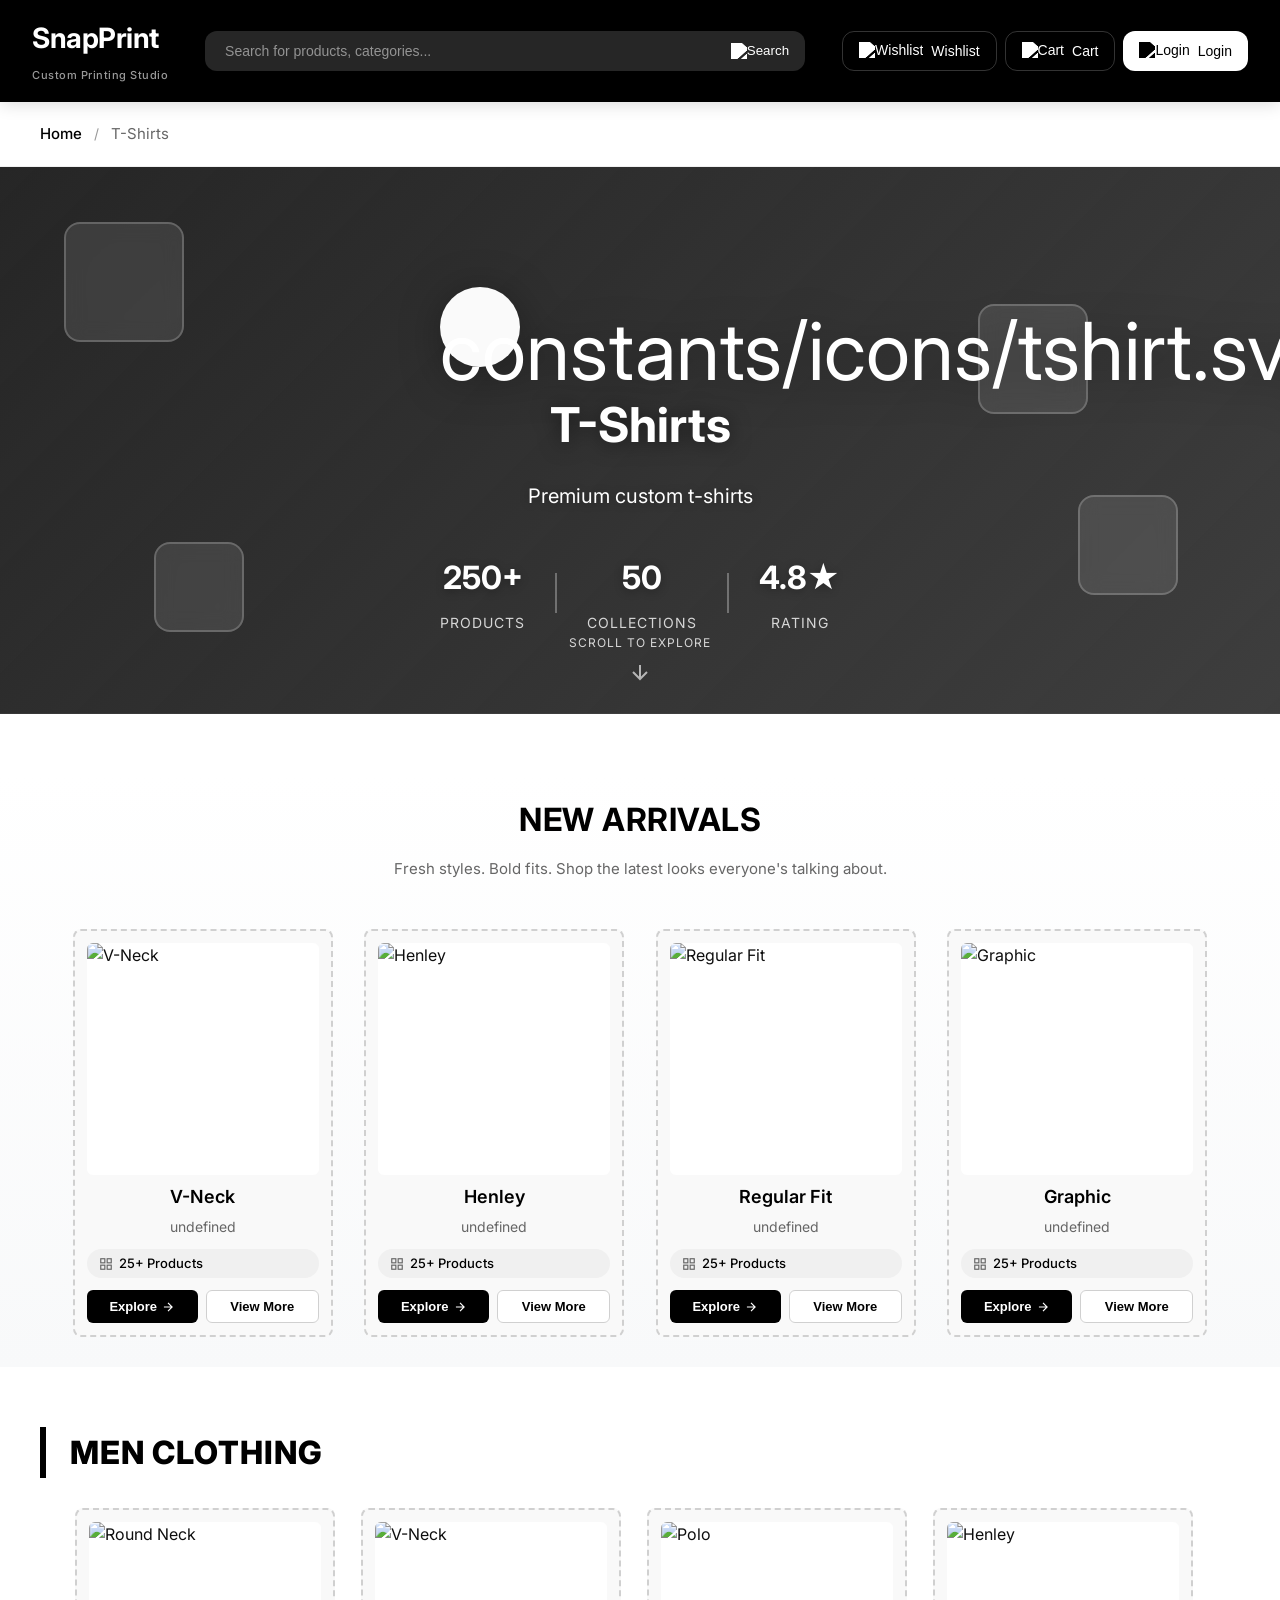
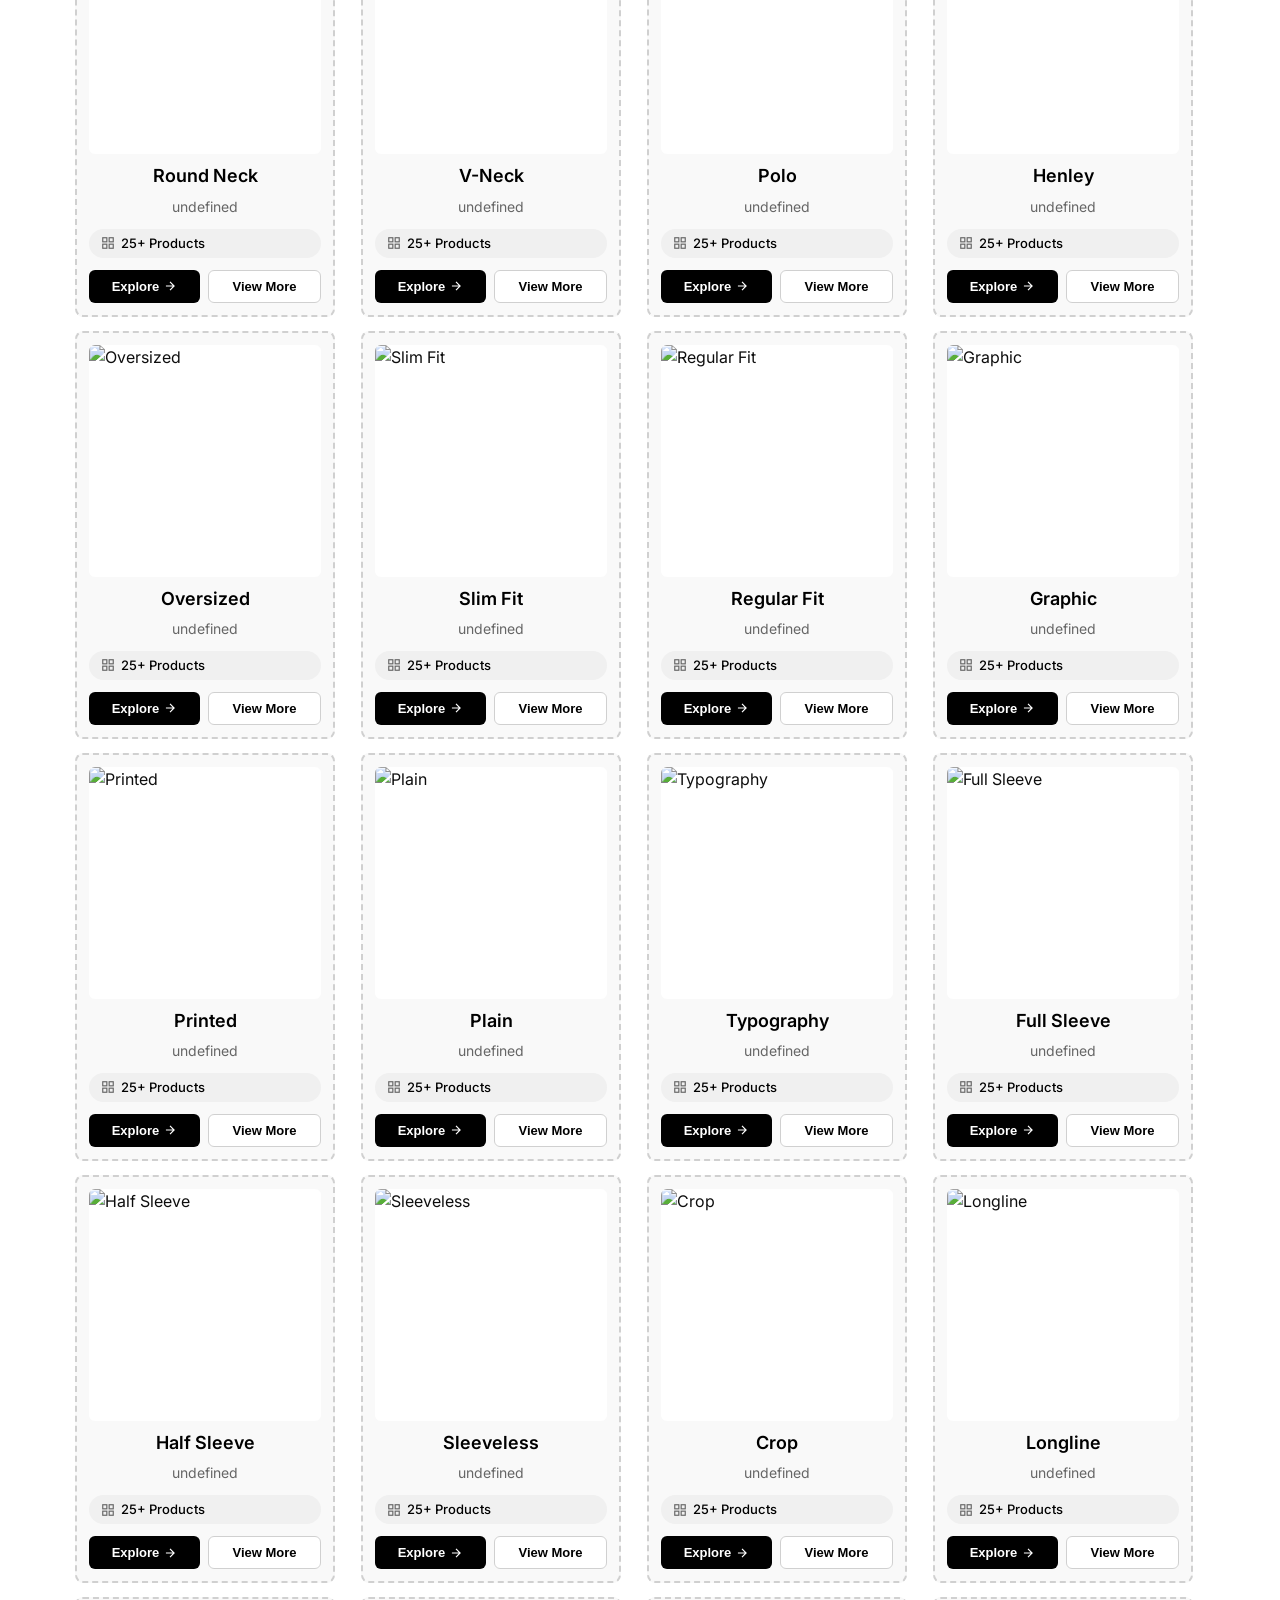
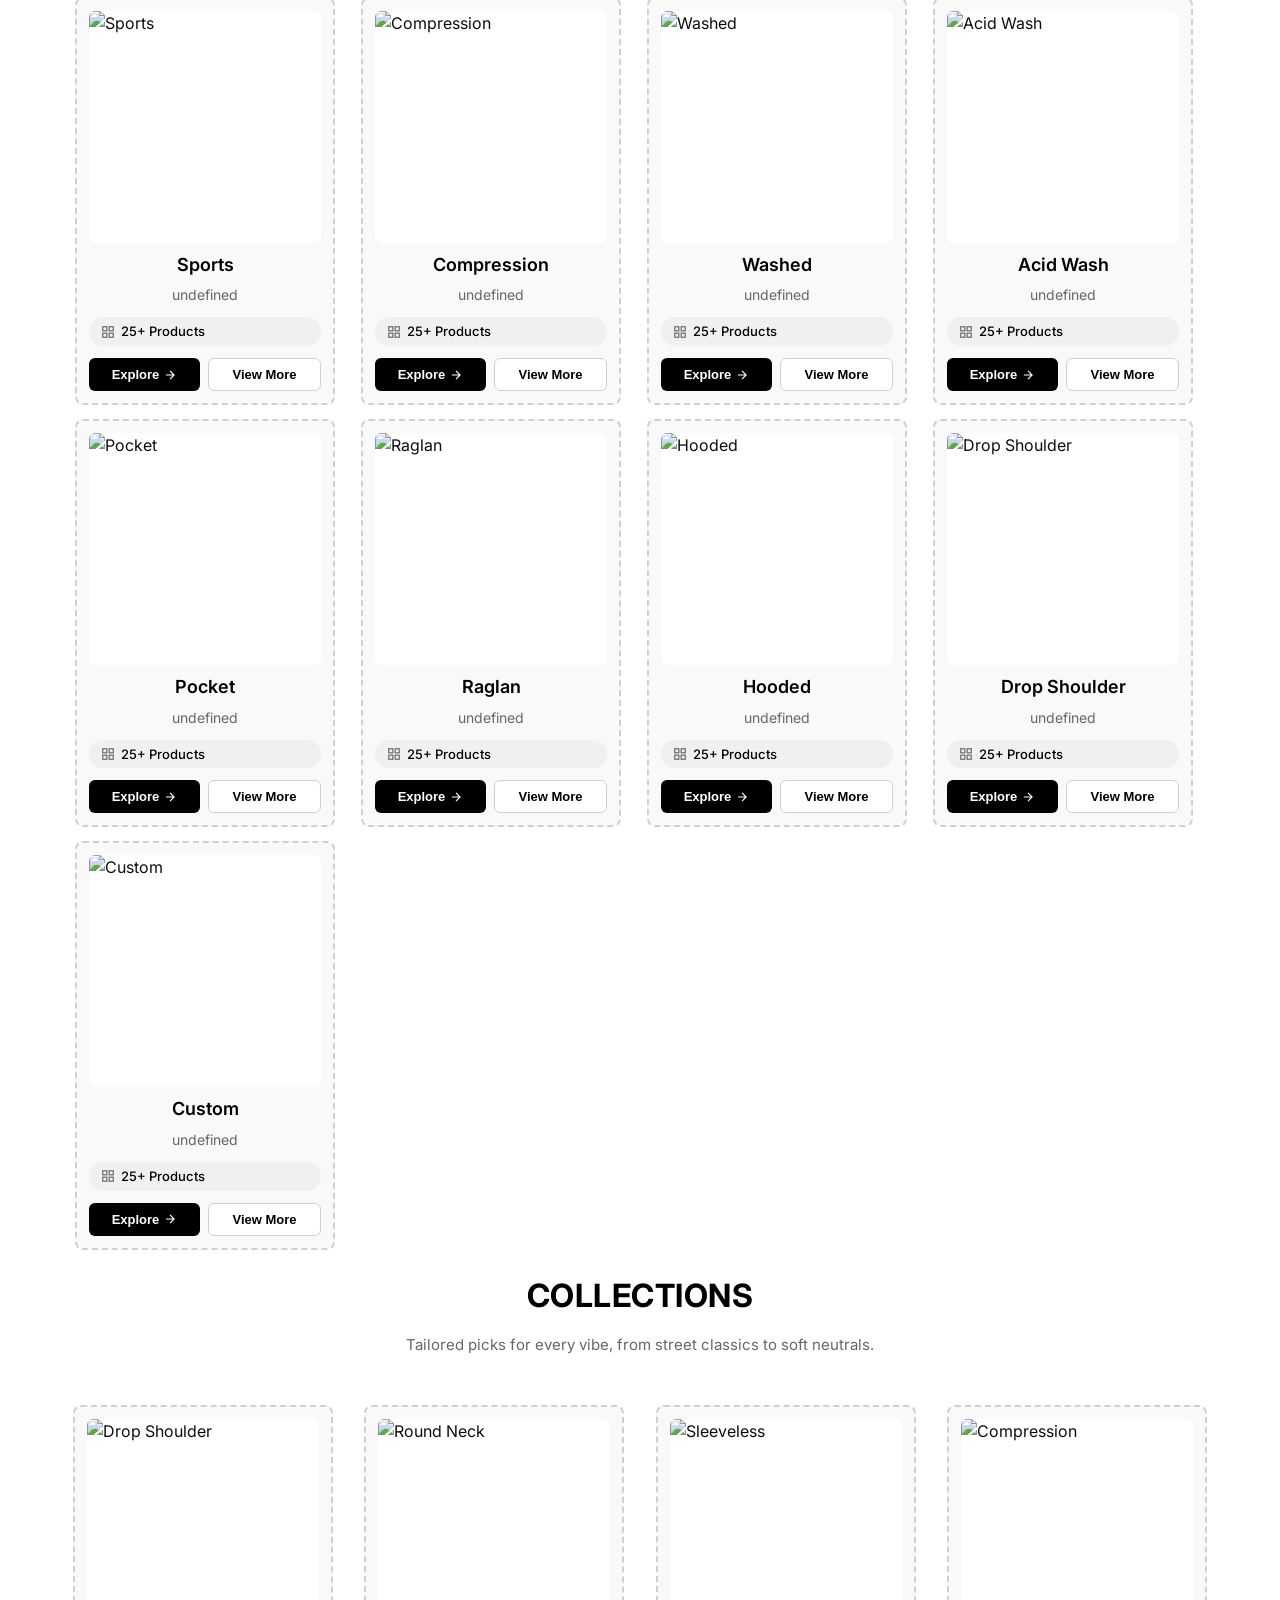
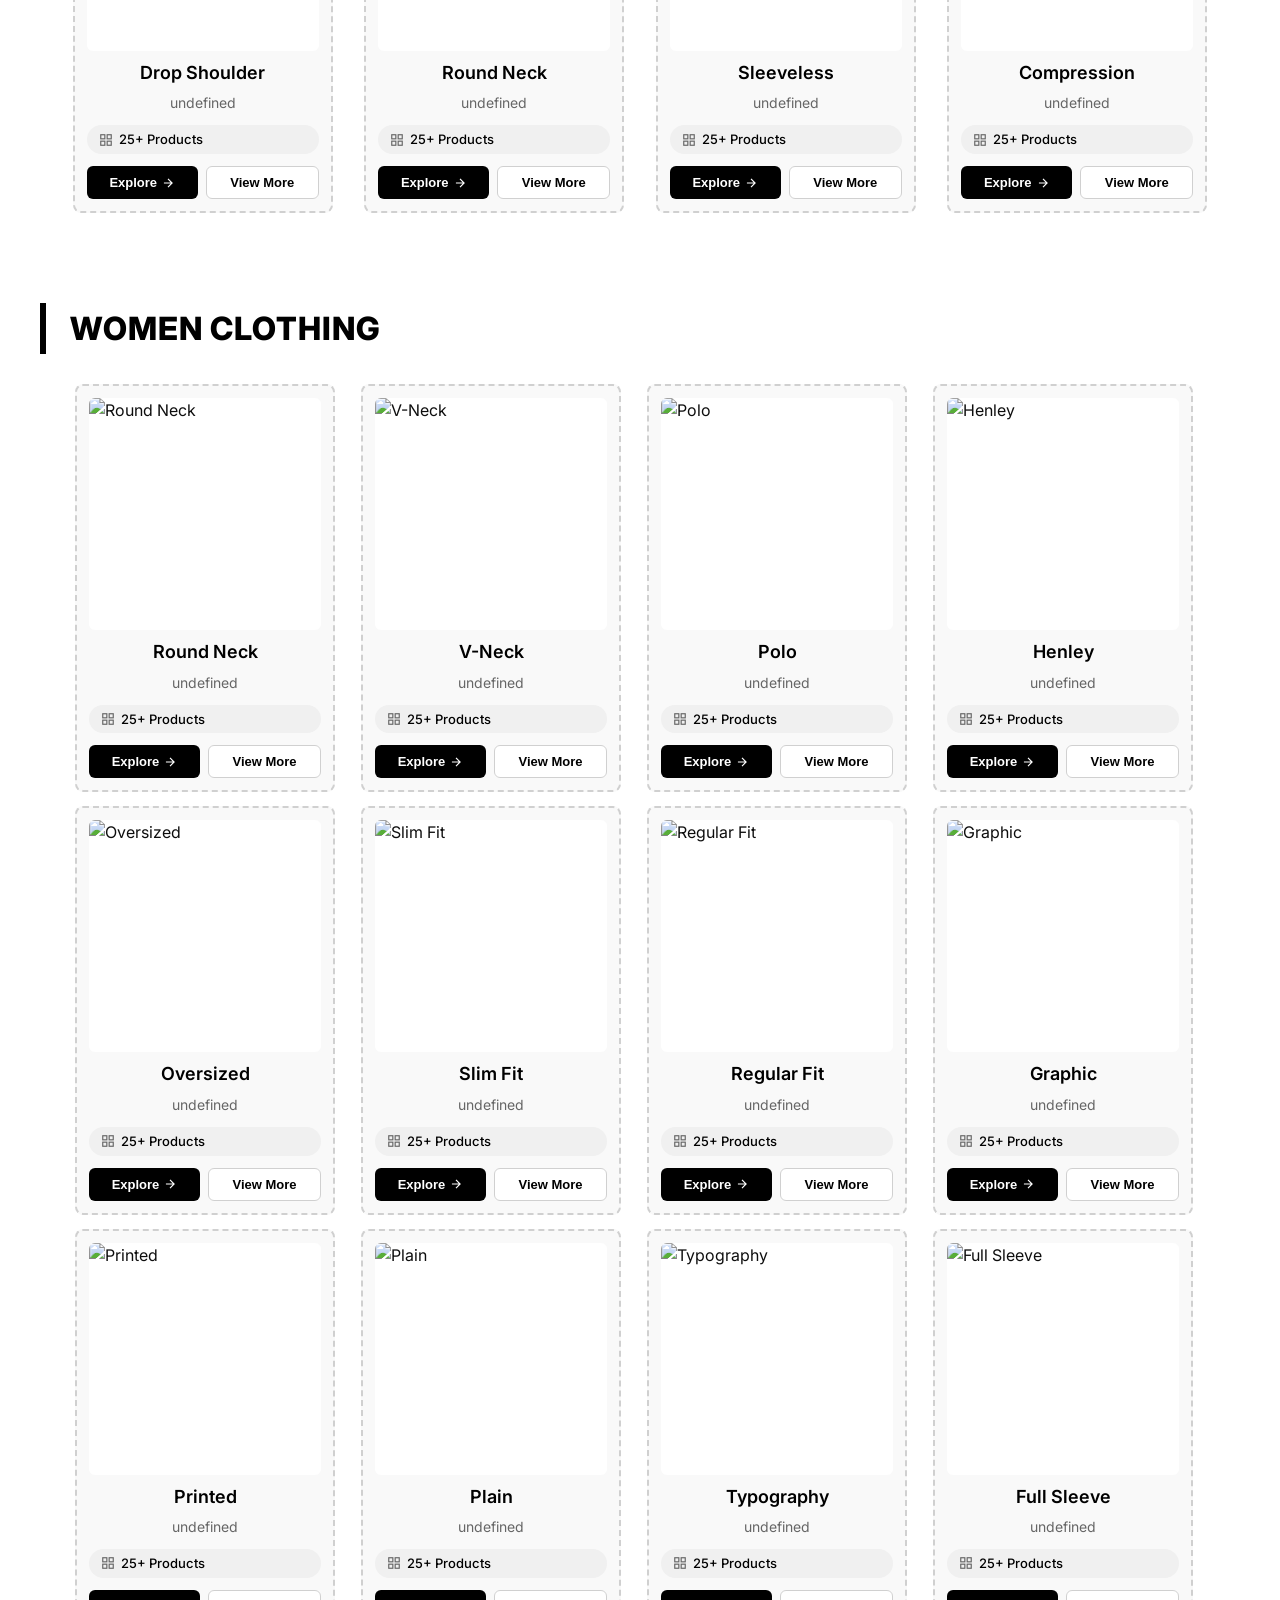
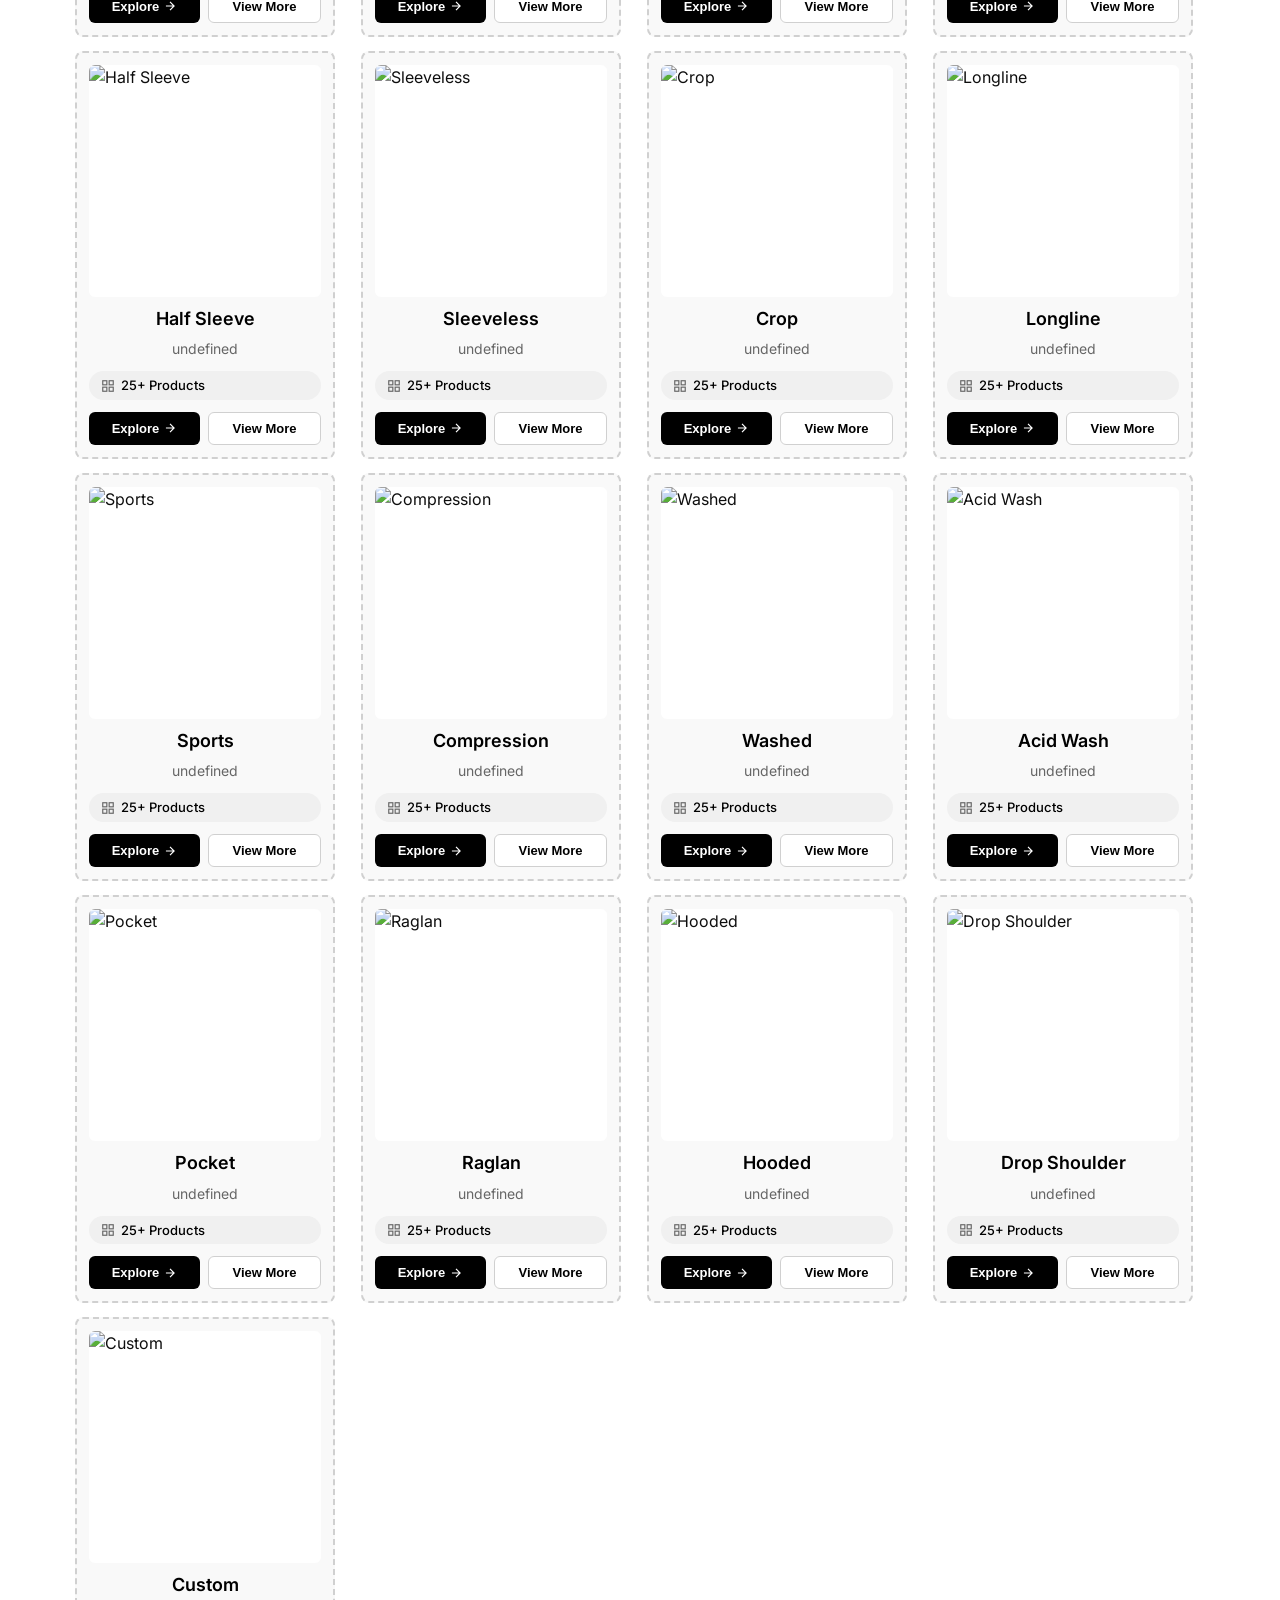
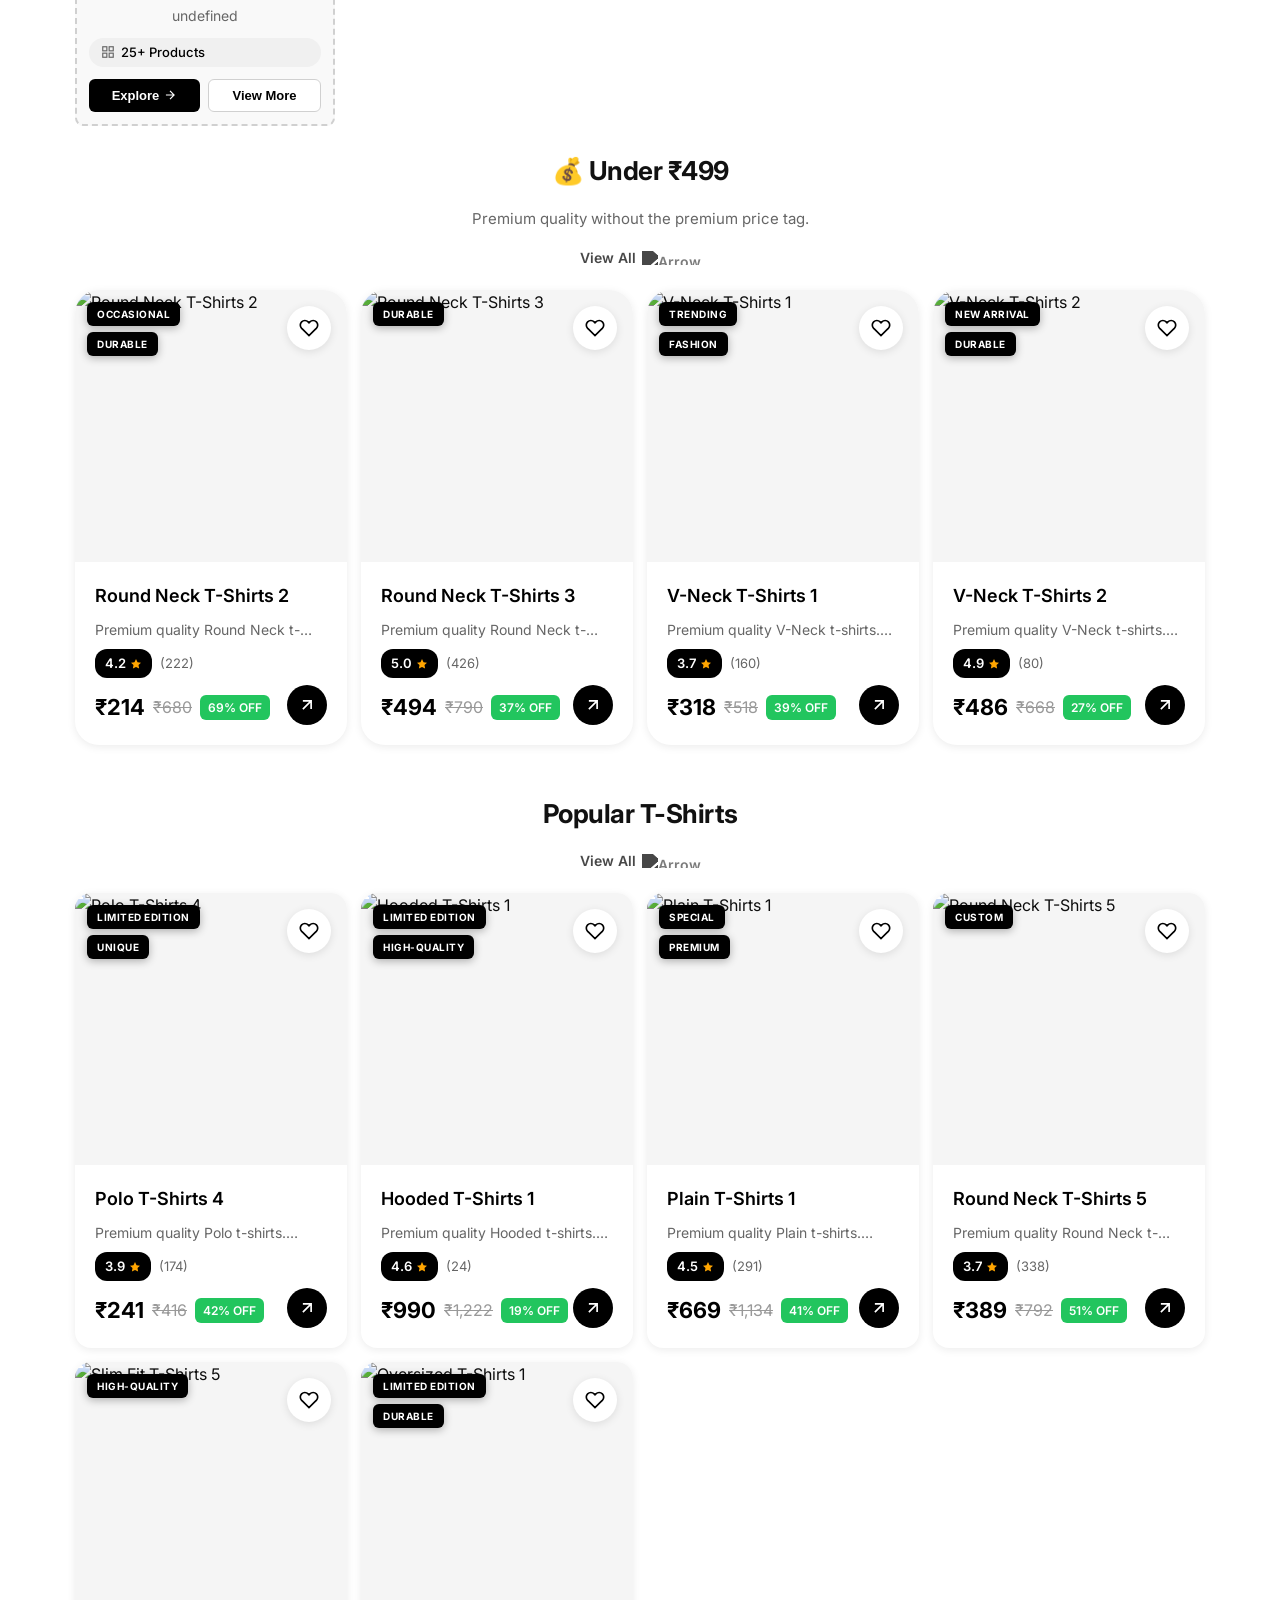
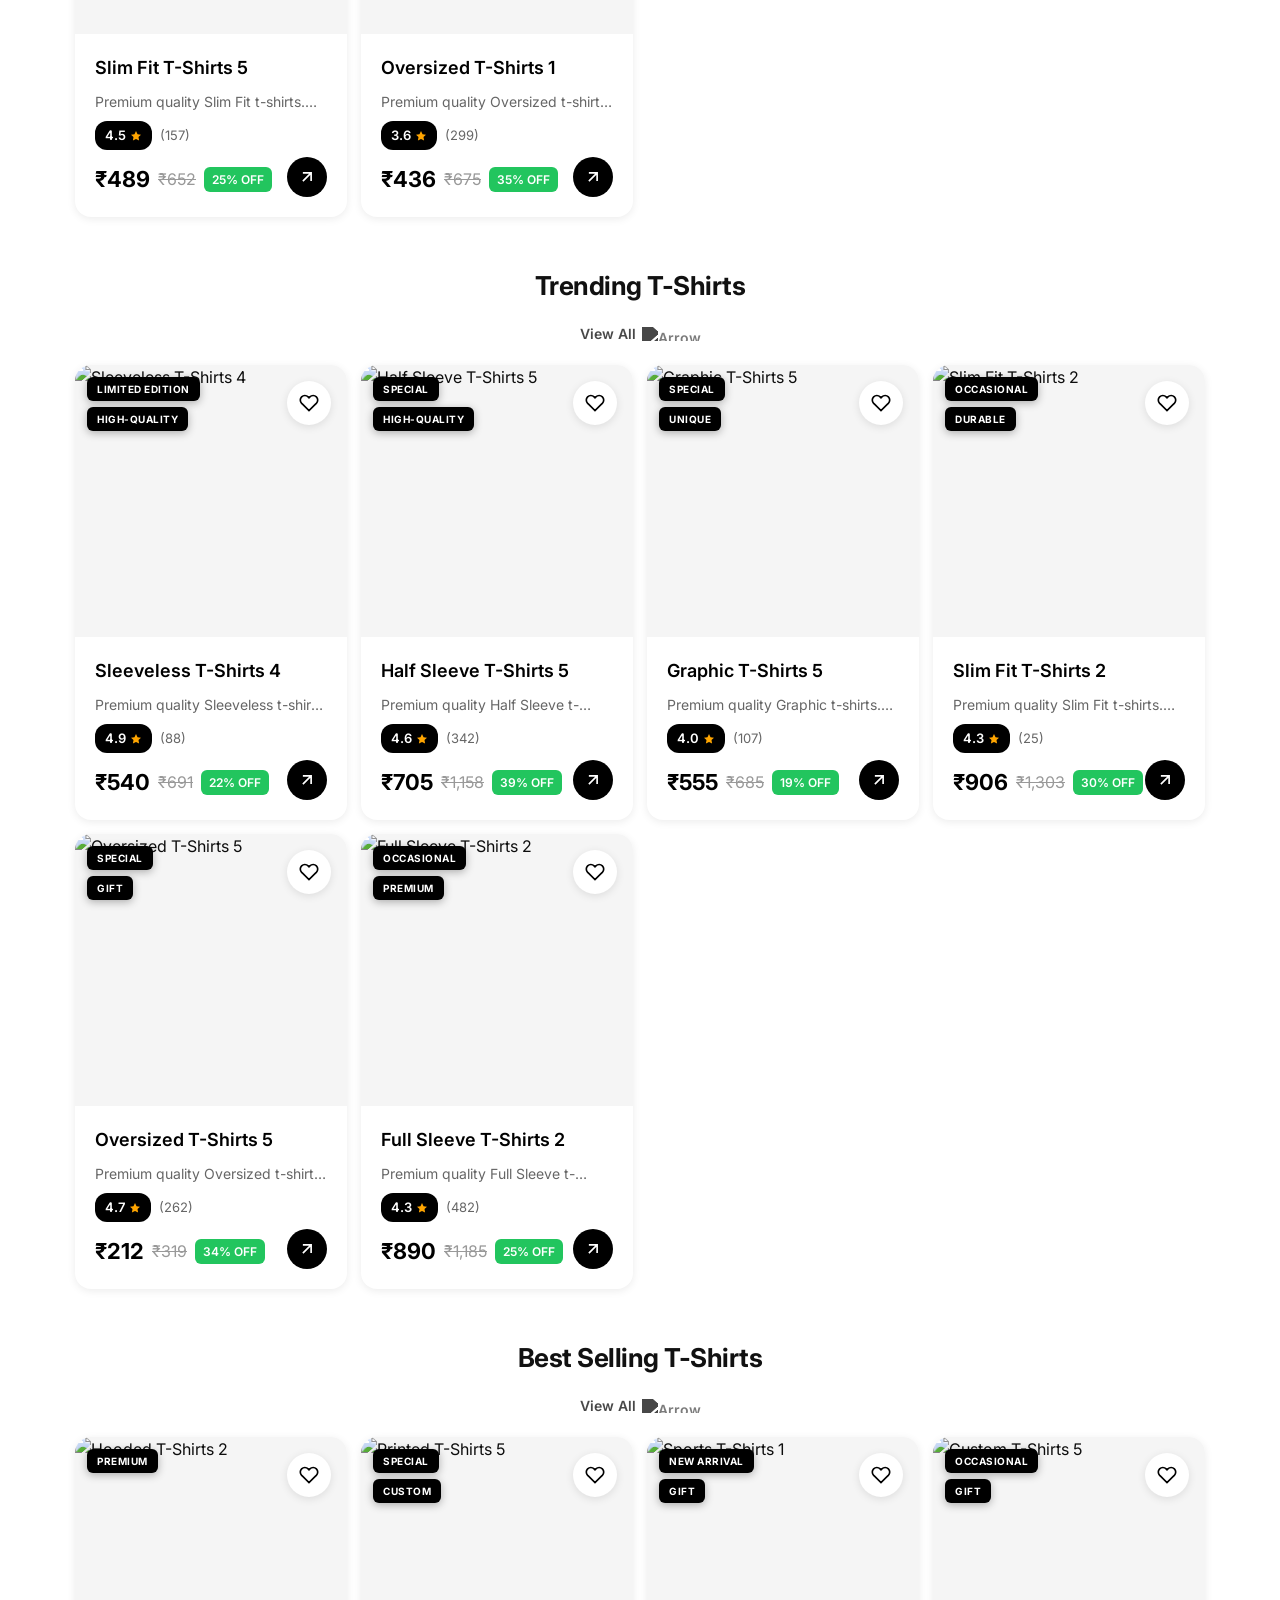
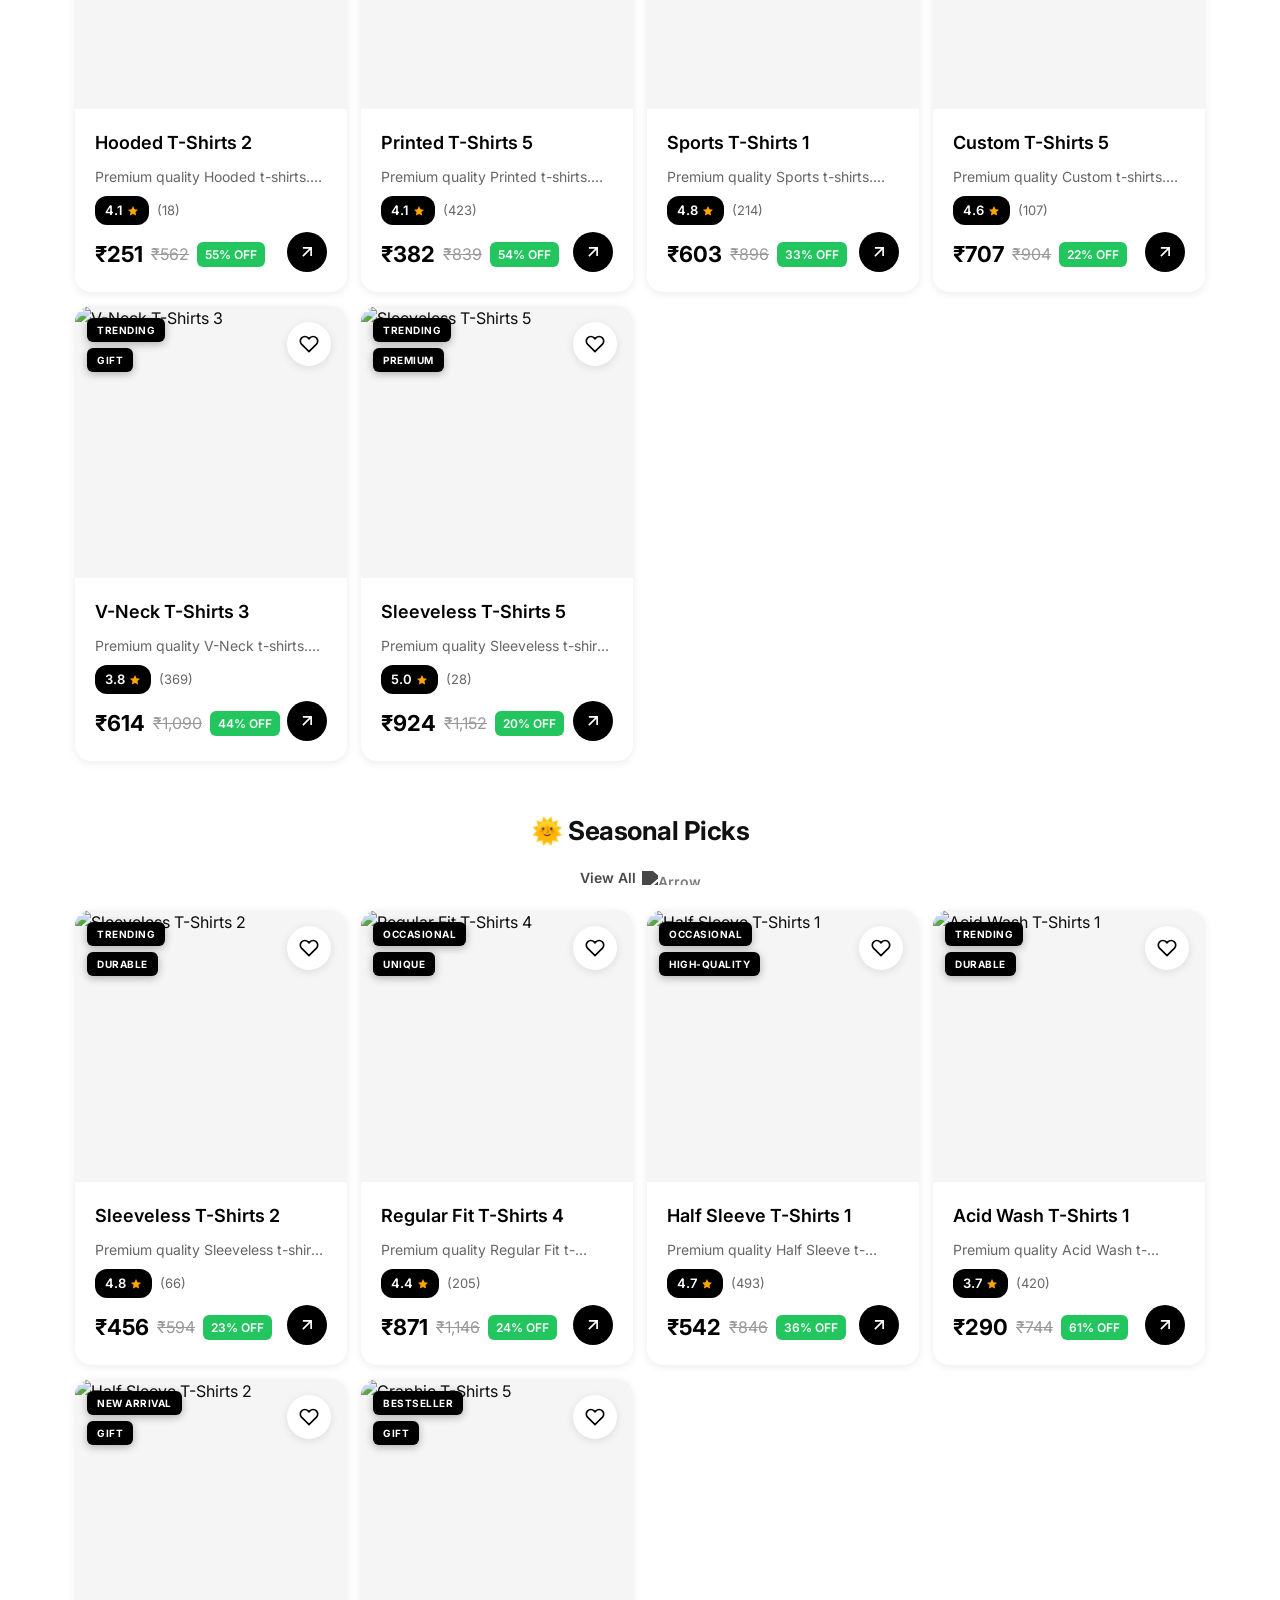
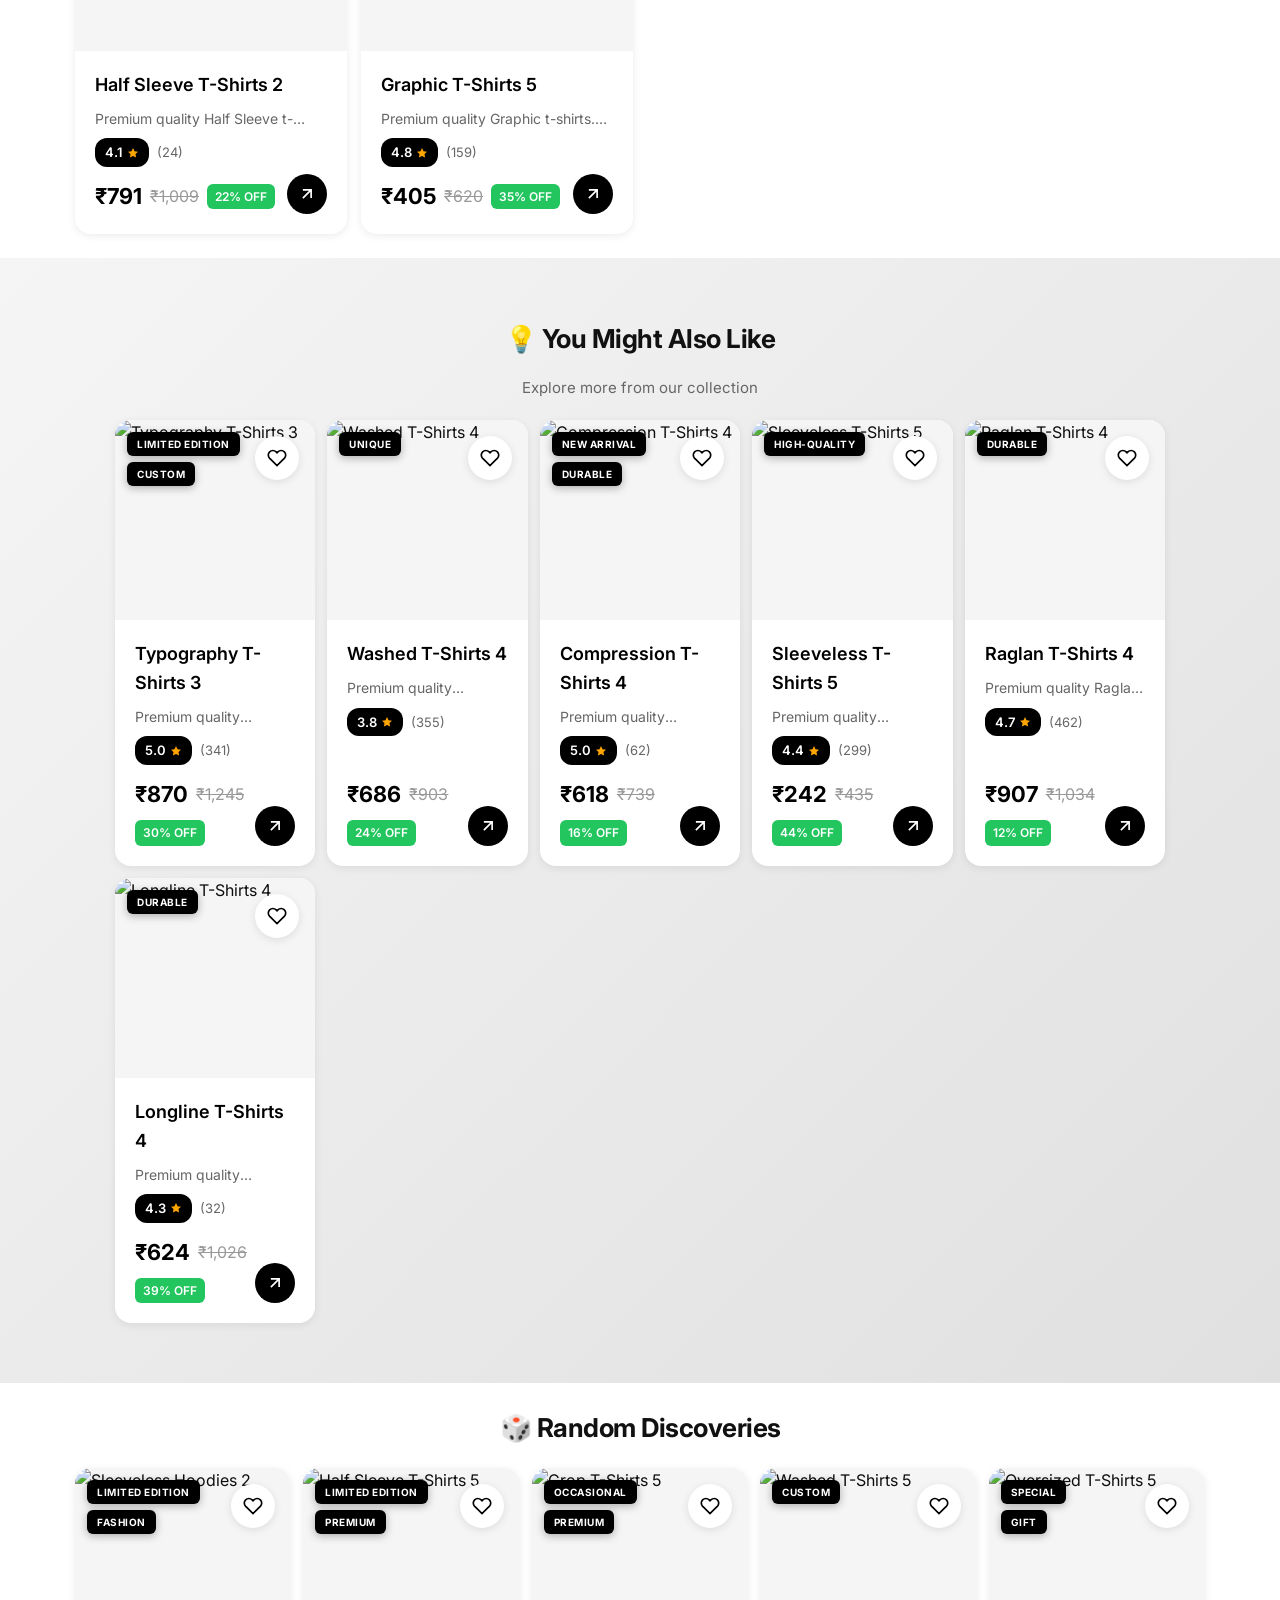
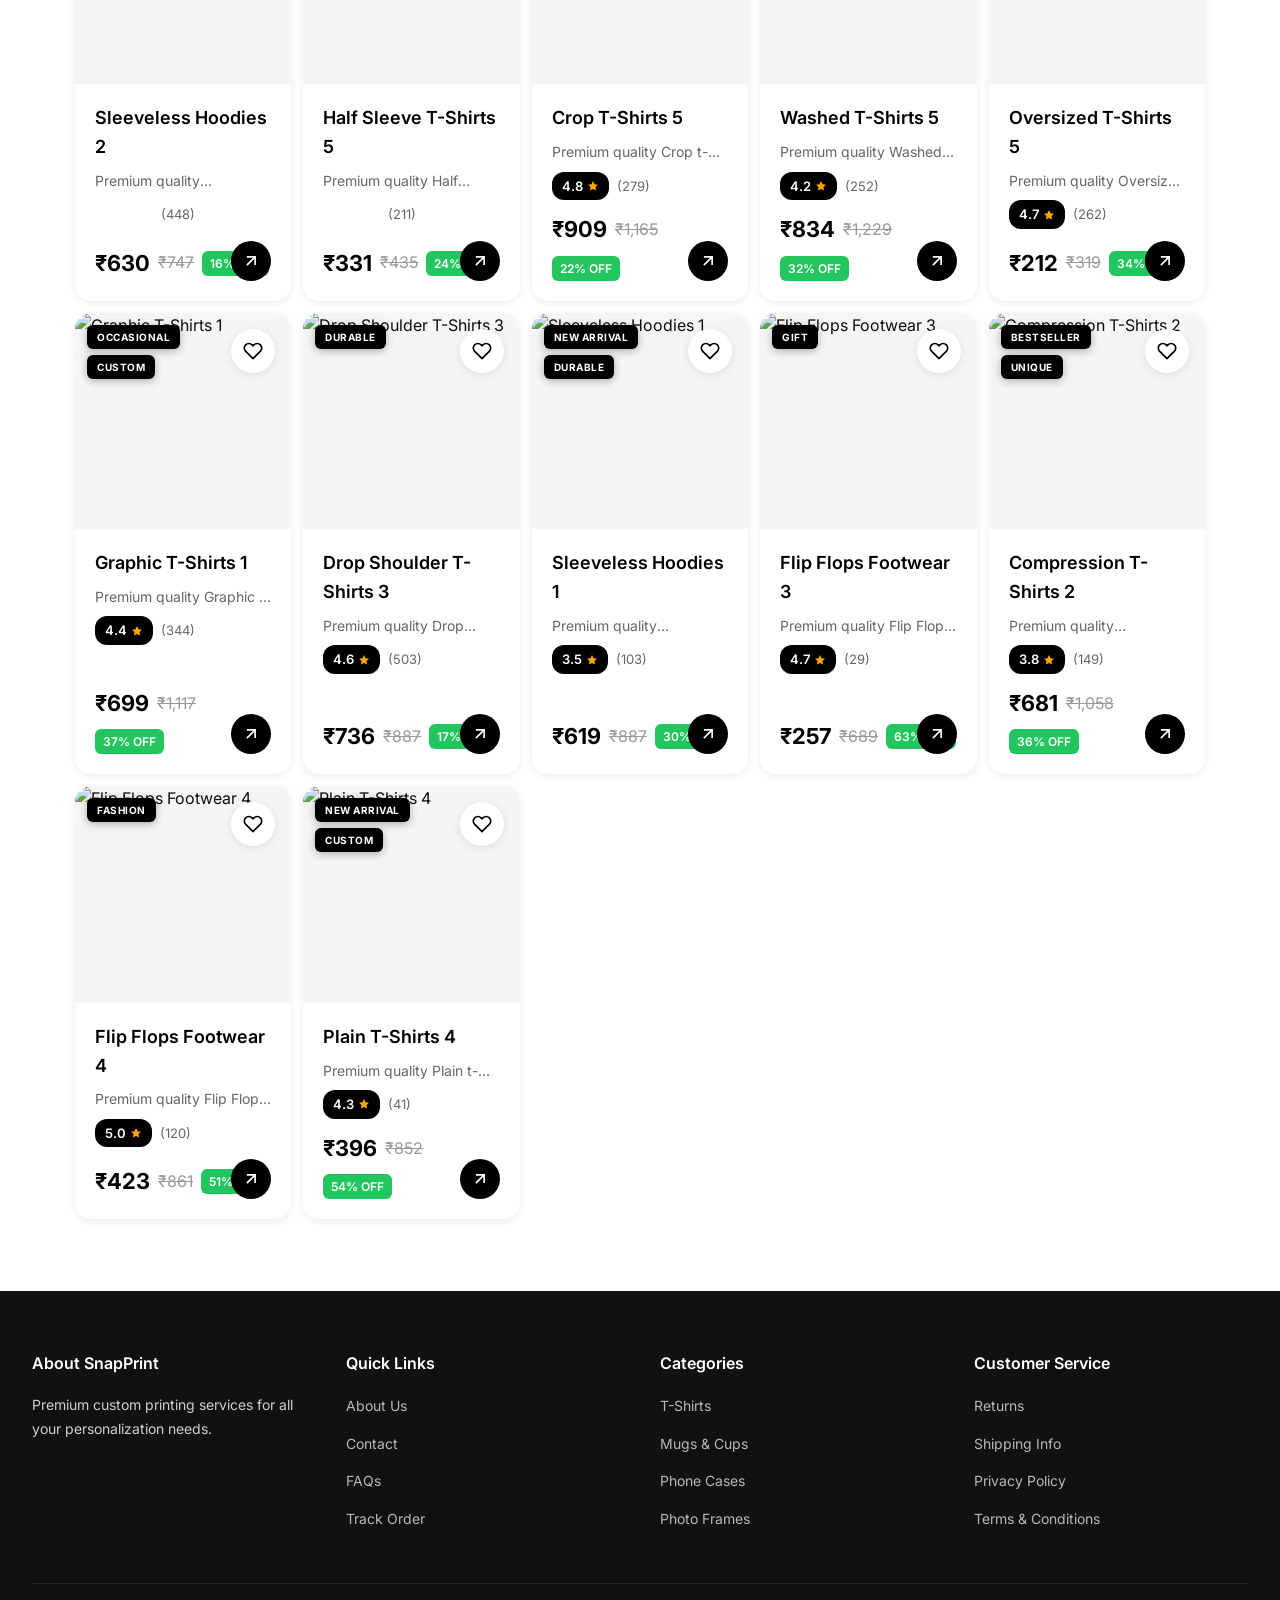
==== commit 40c1851b: "Few more updates in UI" ====
--- a/productCategory.html
+++ b/productCategory.html
@@ -272,6 +272,7 @@
     <script src="widgets/loginModal.js"></script>
     <script src="scripts/globalNavigation.js"></script>
     <script src="widgets/productCard.js"></script>
+    <script src="scripts/scrollReveal.js"></script>
     <script src="scripts/productCategory.js"></script>
 </body>
 </html>
--- a/styles/homepage.css
+++ b/styles/homepage.css
@@ -1,1253 +1,1631 @@
-/* ========== ROOT & RESET ========== */
-* {
-    margin: 0;
-    padding: 0;
-    box-sizing: border-box;
-}
-
-:root {
-    /* Colors */
-    --color-white: #FFFFFF;
-    --color-black: #000000;
-    --gray-900: #111111;
-    --gray-800: #1A1A1A;
-    --gray-700: #2A2A2A;
-    --gray-600: #3A3A3A;
-    --gray-500: #5A5A5A;
-    --gray-400: #8A8A8A;
-    --gray-300: #CFCFCF;
-    --gray-200: #E6E6E6;
-    --gray-100: #F4F4F4;
-    --gray-050: #FAFAFA;
-
-    /* Opacity-based */
-    --text-primary: rgba(0, 0, 0, 0.95);
-    --text-secondary: rgba(0, 0, 0, 0.72);
-    --text-meta: rgba(0, 0, 0, 0.55);
-    --text-disabled: rgba(0, 0, 0, 0.35);
-    --border-color: rgba(0, 0, 0, 0.12);
-    --shadow-color: rgba(0, 0, 0, 0.08);
-
-    /* Spacing */
-    --container-width: 1400px;
-    --section-padding: 48px;
-    --card-radius: 14px;
-    --button-radius: 12px;
-}
-
-body {
-    font-family: 'Inter', -apple-system, BlinkMacSystemFont, 'Segoe UI', sans-serif;
-    background: var(--gray-050);
-    color: var(--text-primary);
-    line-height: 1.6;
-    overflow-x: hidden;
-}
-
-/* ========== ICON STYLING ========== */
-.icon {
-    display: inline-block;
-    width: auto;
-    height: 1.25em;
-    vertical-align: middle;
-}
-
-/* White icons for dark backgrounds (header) */
-.header .icon {
-    filter: brightness(0) invert(1);
-}
-
-/* Black icon for login button (white background) */
-.login-btn .icon {
-    filter: brightness(0);
-}
-
-/* Dark icons for view-all links */
-.view-all .icon {
-    filter: brightness(0) saturate(100%) opacity(0.72);
-    height: 1em;
-}
-
-.view-all:hover .icon {
-    filter: brightness(0) saturate(100%) opacity(0.95);
-}
-
-/* Carousel button icons */
-.carousel-btn .icon {
-    filter: brightness(0) saturate(100%) opacity(0.72);
-    transition: all 0.3s ease;
-    height: 24px;
-}
-
-.carousel-btn:hover .icon {
-    filter: brightness(0) invert(1);
-}
-
-/* ========== MAIN CONTAINER ========== */
-.main-container {
-    max-width: var(--container-width);
-    margin: 0 auto;
-    background: var(--color-white);
-    box-shadow: 0 0 40px var(--shadow-color);
-    min-height: 100vh;
-}
-
-/* ========== HEADER ========== */
-.header {
-    background: var(--color-black);
-    color: var(--color-white);
-    position: sticky;
-    top: 0;
-    z-index: 1000;
-    box-shadow: 0 2px 16px rgba(0, 0, 0, 0.15);
-    animation: slideDown 0.5s ease-out;
-}
-
-@keyframes slideDown {
-    from {
-        transform: translateY(-100%);
-        opacity: 0;
-    }
-    to {
-        transform: translateY(0);
-        opacity: 1;
-    }
-}
-
-.header-top {
-    display: flex;
-    align-items: center;
-    justify-content: space-between;
-    padding: 16px 32px;
-    gap: 32px;
-}
-
-/* Hamburger Menu */
-.hamburger-menu {
-    display: none;
-    flex-direction: column;
-    gap: 5px;
-    background: none;
-    border: none;
-    cursor: pointer;
-    padding: 8px;
-}
-
-.hamburger-menu span {
-    width: 24px;
-    height: 2px;
-    background: var(--color-white);
-    transition: all 0.3s ease;
-    border-radius: 2px;
-}
-
-.hamburger-menu.active span:nth-child(1) {
-    transform: rotate(45deg) translate(7px, 7px);
-}
-
-.hamburger-menu.active span:nth-child(2) {
-    opacity: 0;
-}
-
-.hamburger-menu.active span:nth-child(3) {
-    transform: rotate(-45deg) translate(7px, -7px);
-}
-
-.logo {
-    display: flex;
-    flex-direction: column;
-    gap: 2px;
-}
-
-.logo h1 {
-    font-size: 28px;
-    font-weight: 700;
-    letter-spacing: -0.5px;
-    color: var(--color-white);
-}
-
-.logo .tagline {
-    font-size: 11px;
-    font-weight: 500;
-    color: rgba(255, 255, 255, 0.6);
-    letter-spacing: 0.5px;
-}
-
-.search-bar {
-    flex: 1;
-    max-width: 600px;
-    position: relative;
-    display: flex;
-    align-items: center;
-}
-
-.search-bar input {
-    width: 100%;
-    padding: 12px 50px 12px 20px;
-    border: none;
-    border-radius: var(--button-radius);
-    background: rgba(255, 255, 255, 0.15);
-    color: var(--color-white);
-    font-size: 14px;
-    font-weight: 400;
-    transition: all 0.3s ease;
-}
-
-.search-bar input::placeholder {
-    color: rgba(255, 255, 255, 0.5);
-}
-
-.search-bar input:focus {
-    outline: none;
-    background: rgba(255, 255, 255, 0.22);
-    box-shadow: 0 0 0 3px rgba(255, 255, 255, 0.1);
-}
-
-.search-btn {
-    position: absolute;
-    right: 8px;
-    background: none;
-    border: none;
-    color: var(--color-white);
-    cursor: pointer;
-    padding: 8px;
-    display: flex;
-    align-items: center;
-    justify-content: center;
-    transition: transform 0.2s ease;
-}
-
-.search-btn:hover {
-    transform: scale(1.1);
-}
-
-.header-actions {
-    display: flex;
-    gap: 8px;
-}
-
-.header-btn {
-    display: flex;
-    align-items: center;
-    gap: 8px;
-    padding: 10px 16px;
-    background: transparent;
-    border: 1px solid rgba(255, 255, 255, 0.2);
-    border-radius: var(--button-radius);
-    color: var(--color-white);
-    font-size: 14px;
-    font-weight: 500;
-    cursor: pointer;
-    transition: all 0.3s ease;
-}
-
-.header-btn:hover {
-    background: rgba(255, 255, 255, 0.1);
-    border-color: rgba(255, 255, 255, 0.4);
-    transform: translateY(-2px);
-}
-
-.login-btn {
-    background: var(--color-white);
-    color: var(--color-black);
-    border: none;
-}
-
-.login-btn:hover {
-    background: var(--gray-100);
-    transform: translateY(-2px);
-}
-
-/* ========== HERO SECTION ========== */
-.hero-section {
-    padding: 24px;
-    animation: fadeInUp 0.6s ease-out 0.2s both;
-}
-
-@keyframes fadeInUp {
-    from {
-        opacity: 0;
-        transform: translateY(30px);
-    }
-    to {
-        opacity: 1;
-        transform: translateY(0);
-    }
-}
-
-.hero-slider {
-    position: relative;
-    border-radius: var(--card-radius);
-    overflow: hidden;
-    min-height: 380px;
-    background: var(--gray-100);
-}
-
-/* ========== SECTION HEADERS ========== */
-.section-header {
-    display: flex;
-    justify-content: center;
-    align-items: center;
-    padding: 0 24px 20px;
-    flex-direction: column;
-    gap: 16px;
-}
-
-.section-header h2 {
-    font-size: 26px;
-    font-weight: 700;
-    color: var(--gray-900);
-    letter-spacing: -0.5px;
-    text-align: center;
-}
-
-.view-all {
-    display: flex;
-    align-items: center;
-    gap: 6px;
-    color: var(--text-secondary);
-    text-decoration: none;
-    font-size: 14px;
-    font-weight: 600;
-    transition: all 0.3s ease;
-}
-
-.view-all:hover {
-    color: var(--color-black);
-    gap: 10px;
-}
-
-/* ========== CATEGORY SECTION ========== */
-.category-section {
-    padding: var(--section-padding) 0;
-    animation: fadeInUp 0.6s ease-out 0.3s both;
-}
-
-.category-grid {
-    display: grid;
-    grid-template-columns: repeat(auto-fit, minmax(140px, 1fr));
-    gap: 20px;
-    padding: 0 24px;
-}
-
-.category-unit {
-    display: flex;
-    flex-direction: column;
-    align-items: center;
-    text-align: center;
-    padding: 24px 16px;
-    background: var(--color-white);
-    border: 1px solid var(--border-color);
-    border-radius: var(--card-radius);
-    cursor: pointer;
-    transition: all 0.4s cubic-bezier(0.4, 0, 0.2, 1);
-    text-decoration: none;
-    color: var(--text-primary);
-}
-
-.category-unit:hover {
-    transform: translateY(-8px);
-    border-color: var(--gray-400);
-    box-shadow: 0 12px 32px var(--shadow-color);
-}
-
-.category-icon {
-    width: 80px;
-    height: 80px;
-    background: var(--gray-050);
-    border-radius: 50%;
-    display: flex;
-    align-items: center;
-    justify-content: center;
-    margin-bottom: 16px;
-    transition: all 0.4s ease;
-    font-size: 32px;
-}
-
-.category-unit:hover .category-icon {
-    background: var(--gray-100);
-    transform: scale(1.1) rotate(5deg);
-}
-
-.category-icon-img {
-    width: 50px;
-    height: 50px;
-    object-fit: contain;
-}
-
-.category-name {
-    font-size: 14px;
-    font-weight: 600;
-    color: var(--text-primary);
-}
-
-.category-count {
-    font-size: 12px;
-    color: var(--text-meta);
-    margin-top: 4px;
-}
-
-/* ========== PRODUCTS SECTION ========== */
-.products-section {
-    padding: 24px 0;
-    animation: fadeInUp 0.6s ease-out 0.4s both;
-}
-
-.product-grid {
-    display: grid;
-    grid-template-columns: repeat(auto-fill, minmax(260px, 1fr));
-    gap: 14px;
-    padding: 0 24px;
-}
-
-.product-grid-dense {
-    grid-template-columns: repeat(auto-fill, minmax(180px, 1fr));
-    gap: 12px;
-}
-
-/* Product Cards - Consistent Design */
-.product-card-link {
-    text-decoration: none;
-    color: inherit;
-    display: block;
-    height: 100%;
-}
-
-.product-card-detail {
-    background: white;
-    border-radius: 16px;
-    overflow: hidden;
-    transition: all 0.3s ease;
-    position: relative;
-    height: 100%;
-    display: flex;
-    flex-direction: column;
-    box-shadow: 0 2px 8px rgba(0, 0, 0, 0.08);
-}
-
-.product-card-detail:hover {
-    transform: translateY(-8px);
-    box-shadow: 0 12px 24px rgba(0, 0, 0, 0.15);
-}
-
-.product-card-detail.product-card-curved-bottom {
-    border-bottom-left-radius: 32px;
-    border-bottom-right-radius: 32px;
-}
-
-.product-card-detail.product-card-curved-all {
-    border-radius: 24px;
-}
-
-.product-card-image {
-    width: 100%;
-    aspect-ratio: 1;
-    overflow: hidden;
-    background: #f5f5f5;
-    position: relative;
-}
-
-.product-card-image img {
-    width: 100%;
-    height: 100%;
-    object-fit: cover;
-    transition: transform 0.3s ease;
-}
-
-.product-card-detail:hover .product-card-image img {
-    transform: scale(1.05);
-}
-
-.product-badge {
-    background: #000;
-    color: white;
-    padding: 6px 14px;
-    border-radius: 6px;
-    font-weight: 700;
-    font-size: 11px;
-    text-transform: uppercase;
-    letter-spacing: 0.5px;
-    z-index: 2;
-    box-shadow: 0 4px 12px rgba(0,0,0,0.2);
-}
-
-.badge-standard { background: #000; }
-
-.wishlist-btn {
-    position: absolute;
-    top: 16px;
-    right: 16px;
-    width: 44px;
-    height: 44px;
-    background: white;
-    border: none;
-    border-radius: 50%;
-    display: flex;
-    align-items: center;
-    justify-content: center;
-    cursor: pointer;
-    transition: all 0.3s ease;
-    z-index: 2;
-    box-shadow: 0 2px 8px rgba(0, 0, 0, 0.1);
-}
-
-.wishlist-btn:hover {
-    background: #000;
-    transform: scale(1.1);
-}
-
-.wishlist-btn:hover svg {
-    stroke: white;
-    fill: white;
-}
-
-.wishlist-btn.active {
-    background: #000;
-}
-
-.wishlist-btn.active svg {
-    stroke: white;
-    fill: white;
-}
-
-.product-card-info {
-    padding: 20px;
-    flex: 1;
-    display: flex;
-    flex-direction: column;
-}
-
-.product-card-title {
-    font-size: 18px;
-    font-weight: 600;
-    margin: 0 0 8px 0;
-    color: #000;
-    display: -webkit-box;
-    -webkit-line-clamp: 2;
-    -webkit-box-orient: vertical;
-    overflow: hidden;
-}
-
-.product-card-description {
-    font-size: 14px;
-    color: #666;
-    margin: 0 0 8px 0;
-    display: -webkit-box;
-    -webkit-line-clamp: 1;
-    -webkit-box-orient: vertical;
-    overflow: hidden;
-}
-
-.product-viewed-time {
-    font-size: 13px;
-    color: #999;
-    margin: 0 0 12px 0;
-}
-
-.product-card-rating {
-    display: flex;
-    align-items: center;
-    gap: 8px;
-    margin-bottom: 12px;
-}
-
-.rating-badge {
-    display: flex;
-    align-items: center;
-    gap: 4px;
-    background: #000;
-    color: white;
-    padding: 4px 10px;
-    border-radius: 12px;
-    font-size: 13px;
-    font-weight: 600;
-}
-
-.rating-badge svg {
-    flex-shrink: 0;
-}
-
-.review-count {
-    font-size: 13px;
-    color: #666;
-}
-
-.product-card-pricing {
-    margin-top: auto;
-}
-
-.product-price-row {
-    display: flex;
-    align-items: center;
-    gap: 8px;
-    flex-wrap: wrap;
-}
-
-.product-discount {
-    font-size: 22px;
-    font-weight: 700;
-    color: #000;
-}
-
-.product-original-price {
-    font-size: 16px;
-    color: #999;
-    text-decoration: line-through;
-}
-
-.product-discount-badge {
-    background: #22c55e;
-    color: white;
-    padding: 3px 8px;
-    border-radius: 6px;
-    font-size: 12px;
-    font-weight: 600;
-}
-
-.product-card-arrow {
-    position: absolute;
-    bottom: 20px;
-    right: 20px;
-    width: 40px;
-    height: 40px;
-    background: #000;
-    border: none;
-    border-radius: 50%;
-    display: flex;
-    align-items: center;
-    justify-content: center;
-    cursor: pointer;
-    transition: all 0.3s ease;
-}
-
-.product-card-arrow svg {
-    stroke: white;
-    transform: rotate(-45deg);
-}
-
-.product-card-detail:hover .product-card-arrow {
-    transform: scale(1.1);
-    background: #333;
-}
-
-/* ========== SPECIAL OFFERS CAROUSEL ========== */
-.special-offers-section {
-    padding: var(--section-padding) 0;
-    background: var(--gray-050);
-    animation: fadeInUp 0.6s ease-out 0.5s both;
-}
-
-.carousel-controls {
-    display: flex;
-    gap: 8px;
-}
-
-.carousel-btn {
-    width: 40px;
-    height: 40px;
-    background: var(--color-white);
-    border: 1px solid var(--border-color);
-    border-radius: 50%;
-    display: flex;
-    align-items: center;
-    justify-content: center;
-    cursor: pointer;
-    transition: all 0.3s ease;
-}
-
-.carousel-btn:hover {
-    background: var(--color-black);
-    border-color: var(--color-black);
-}
-
-.special-carousel {
-    display: flex;
-    gap: 20px;
-    overflow-x: auto;
-    scroll-behavior: smooth;
-    padding: 0 24px 20px;
-    scrollbar-width: none;
-}
-
-.special-carousel::-webkit-scrollbar {
-    display: none;
-}
-
-.special-card {
-    flex: 0 0 auto;
-    width: 320px;
-    background: var(--color-white);
-    border: 1px solid var(--border-color);
-    border-radius: var(--card-radius);
-    overflow: hidden;
-    transition: all 0.4s ease;
-    cursor: pointer;
-}
-
-.special-card:hover {
-    transform: translateY(-6px) scale(1.02);
-    box-shadow: 0 16px 40px var(--shadow-color);
-}
-
-/* ========== BANNER SECTION ========== */
-.banner-section {
-    padding: var(--section-padding) 24px;
-    animation: fadeInUp 0.6s ease-out 0.6s both;
-}
-
-.promo-banner {
-    background: linear-gradient(135deg, var(--gray-900) 0%, var(--gray-700) 100%);
-    border-radius: var(--card-radius);
-    padding: 60px 40px;
-    text-align: center;
-    position: relative;
-    overflow: hidden;
-}
-
-.promo-banner::before {
-    content: '';
-    position: absolute;
-    top: -50%;
-    right: -20%;
-    width: 400px;
-    height: 400px;
-    background: rgba(255, 255, 255, 0.05);
-    border-radius: 50%;
-    animation: float 8s ease-in-out infinite;
-}
-
-@keyframes float {
-    0%, 100% { transform: translate(0, 0) rotate(0deg); }
-    25% { transform: translate(-20px, 20px) rotate(90deg); }
-    50% { transform: translate(0, 40px) rotate(180deg); }
-    75% { transform: translate(20px, 20px) rotate(270deg); }
-}
-
-.banner-content {
-    position: relative;
-    z-index: 1;
-}
-
-.banner-content h2 {
-    font-size: 36px;
-    font-weight: 700;
-    color: var(--color-white);
-    margin-bottom: 16px;
-    letter-spacing: -0.5px;
-}
-
-.banner-content p {
-    font-size: 18px;
-    color: rgba(255, 255, 255, 0.8);
-    margin-bottom: 32px;
-}
-
-.cta-btn {
-    padding: 16px 40px;
-    background: var(--color-white);
-    color: var(--color-black);
-    border: none;
-    border-radius: var(--button-radius);
-    font-size: 16px;
-    font-weight: 600;
-    cursor: pointer;
-    transition: all 0.3s ease;
-}
-
-.cta-btn:hover {
-    transform: translateY(-3px);
-    box-shadow: 0 12px 32px rgba(255, 255, 255, 0.3);
-}
-
-/* ========== FOOTER ========== */
-.footer {
-    background: var(--gray-900);
-    color: rgba(255, 255, 255, 0.8);
-    padding: 60px 32px 24px;
-    margin-top: var(--section-padding);
-}
-
-.footer-content {
-    display: grid;
-    grid-template-columns: repeat(auto-fit, minmax(250px, 1fr));
-    gap: 40px;
-    margin-bottom: 40px;
-}
-
-.footer-section h3 {
-    color: var(--color-white);
-    font-size: 16px;
-    font-weight: 600;
-    margin-bottom: 16px;
-}
-
-.footer-section p {
-    font-size: 14px;
-    line-height: 1.7;
-}
-
-.footer-section ul {
-    list-style: none;
-}
-
-.footer-section li {
-    margin-bottom: 12px;
-}
-
-.footer-section a {
-    color: rgba(255, 255, 255, 0.7);
-    text-decoration: none;
-    font-size: 14px;
-    transition: color 0.3s ease;
-}
-
-.footer-section a:hover {
-    color: var(--color-white);
-}
-
-.footer-bottom {
-    text-align: center;
-    padding-top: 24px;
-    border-top: 1px solid rgba(255, 255, 255, 0.1);
-    font-size: 13px;
-    color: rgba(255, 255, 255, 0.5);
-}
-
-/* ========== RESPONSIVE ========== */
-@media (max-width: 1024px) {
-    :root {
-        --container-width: 100%;
-        --section-padding: 36px;
-    }
-
-    .header-top {
-        padding: 12px 20px;
-    }
-
-    .product-grid {
-        grid-template-columns: repeat(auto-fill, minmax(220px, 1fr));
-        gap: 16px;
-    }
-}
-
-@media (max-width: 768px) {
-    .header-top {
-        flex-wrap: wrap;
-        gap: 16px;
-        padding: 12px 16px;
-    }
-
-    .hamburger-menu {
-        display: flex;
-    }
-
-    .logo {
-        flex: 1;
-        text-align: center;
-    }
-
-    .logo h1 {
-        font-size: 22px;
-    }
-
-    .logo .tagline {
-        font-size: 9px;
-    }
-
-    .search-bar {
-        order: 3;
-        flex-basis: 100%;
-        max-width: 100%;
-    }
-
-    .header-actions {
-        display: none;
-        flex-basis: 100%;
-        order: 4;
-        gap: 8px;
-    }
-
-    .header-actions.active {
-        display: flex;
-    }
-
-    .header-btn {
-        flex: 1;
-        justify-content: center;
-        padding: 8px 12px;
-        font-size: 13px;
-    }
-
-    .category-grid {
-        grid-template-columns: repeat(auto-fit, minmax(100px, 1fr));
-        gap: 12px;
-        padding: 0 16px;
-    }
-
-    .category-icon {
-        width: 60px;
-        height: 60px;
-        font-size: 24px;
-    }
-
-    .category-name {
-        font-size: 12px;
-    }
-
-    /* SQUARE CARDS ON MOBILE */
-    .product-grid {
-        grid-template-columns: repeat(2, 1fr);
-        gap: 16px;
-        padding: 0 16px;
-    }
-
-    .product-card {
-        aspect-ratio: 0.75 / 1;
-    }
-
-    .product-image-container {
-        padding-top: 85%;
-    }
-
-    .product-info {
-        padding: 16px 12px 12px;
-        gap: 8px;
-        display: flex;
-        flex-direction: column;
-    }
-
-    .product-title {
-        font-size: 14px;
-        -webkit-line-clamp: 2;
-        line-height: 1.4;
-        margin-bottom: 4px;
-    }
-
-    .product-description {
-        display: none !important; /* Hide description on mobile */
-    }
-
-    .product-rating {
-        display: none !important; /* Hide rating on mobile */
-    }
-
-    .product-price {
-        font-size: 16px;
-        font-weight: 700;
-        line-height: 1.2;
-    }
-
-    .product-original-price {
-        font-size: 12px;
-        line-height: 1.2;
-    }
-
-    .product-discount {
-        font-size: 10px;
-        flex-shrink: 0;
-        line-height: 1.2;
-    }
-
-    .product-badge {
-        padding: 4px 8px;
-        font-size: 8px;
-        top: 8px;
-        left: 8px;
-        max-width: calc(100% - 16px);
-    }
-
-    .product-bottom-row {
-        margin-top: auto;
-        padding-top: 8px;
-        gap: 8px;
-    }
-
-    .product-price-group {
-        gap: 6px 8px;
-        flex-wrap: wrap;
-        min-width: 0;
-        align-items: center;
-    }
-
-    .wishlist-btn {
-        width: 38px;
-        height: 38px;
-    }
-
-    .wishlist-btn svg {
-        width: 19px;
-        height: 19px;
-    }
-
-    .product-arrow-btn {
-        width: 38px;
-        height: 38px;
-    }
-
-    .product-arrow-btn svg {
-        width: 19px;
-        height: 19px;
-    }
-
-    .product-badge {
-        padding: 4px 8px;
-        font-size: 8px;
-        top: 8px;
-        left: 8px;
-        max-width: calc(100% - 16px);
-        white-space: nowrap;
-        overflow: hidden;
-        text-overflow: ellipsis;
-    }
-
-    .section-header {
-        padding: 0 16px 16px;
-    }
-
-    .section-header h2 {
-        font-size: 18px;
-    }
-
-    .view-all {
-        font-size: 12px;
-    }
-
-    .footer-content {
-        grid-template-columns: 1fr;
-        gap: 32px;
-        padding: 0 16px;
-    }
-
-    .hero-section {
-        padding: 16px;
-    }
-
-    .banner-section {
-        padding: 24px 16px;
-    }
-
-    .promo-banner {
-        padding: 40px 24px;
-    }
-
-    .banner-content h2 {
-        font-size: 22px;
-    }
-
-    .banner-content p {
-        font-size: 14px;
-    }
-}
-
-@media (max-width: 480px) {
-    .header-actions {
-        flex-wrap: wrap;
-        width: 100%;
-    }
-
-    .header-btn span {
-        display: none;
-    }
-
-    .logo h1 {
-        font-size: 20px;
-    }
-
-    .logo .tagline {
-        font-size: 8px;
-    }
-
-    .banner-content h2 {
-        font-size: 20px;
-    }
-
-    .banner-content p {
-        font-size: 13px;
-    }
-
-    .section-header h2 {
-        font-size: 16px;
-    }
-
-    .view-all {
-        font-size: 11px;
-    }
-
-    /* Extra tight spacing for very small screens */
-    .product-grid {
-        gap: 12px;
-        padding: 0 12px;
-    }
-
-    .product-info {
-        padding: 12px;
-        gap: 5px;
-    }
-
-    .product-title {
-        font-size: 12px;
-        line-height: 1.3;
-    }
-
-    .product-price {
-        font-size: 14px;
-    }
-
-    .product-original-price {
-        font-size: 10px;
-    }
-
-    .product-discount {
-        font-size: 9px;
-    }
-
-    .wishlist-btn {
-        width: 32px;
-        height: 32px;
-    }
-
-    .wishlist-btn svg {
-        width: 16px;
-        height: 16px;
-    }
-
-    .product-arrow-btn {
-        width: 32px;
-        height: 32px;
-    }
-
-    .product-arrow-btn svg {
-        width: 16px;
-        height: 16px;
-    }
-
-    .product-badge {
-        padding: 3px 6px;
-        font-size: 7px;
-        letter-spacing: 0.3px;
-    }
-
-    .category-grid {
-        grid-template-columns: repeat(auto-fit, minmax(80px, 1fr));
-        gap: 10px;
-    }
-
-    .category-icon {
-        width: 50px;
-        height: 50px;
-        font-size: 20px;
-    }
-
-    .category-name {
-        font-size: 11px;
-    }
-
-    .category-count {
-        font-size: 9px;
-    }
-}
-
-/* ========== ANIMATIONS ========== */
-@keyframes shimmer {
-    0% { background-position: -1000px 0; }
-    100% { background-position: 1000px 0; }
-}
-
-.loading {
-    background: linear-gradient(
-        90deg,
-        var(--gray-100) 0%,
-        var(--gray-050) 50%,
-        var(--gray-100) 100%
-    );
-    background-size: 1000px 100%;
-    animation: shimmer 2s infinite;
-}
-
-/* Smooth scroll */
-html {
-    scroll-behavior: smooth;
-}
-
-/* Selection */
-::selection {
-    background: var(--color-black);
-    color: var(--color-white);
-}
-
-/* ========== EXTRA SMALL SCREENS ========== */
-@media (max-width: 400px) {
-    .section-header h2 {
-        font-size: 14px;
-    }
-
-    .view-all {
-        font-size: 10px;
-    }
-
-    .product-grid {
-        gap: 6px;
-        padding: 0 8px;
-    }
-
-    .product-info {
-        padding: 6px;
-        gap: 2px;
-    }
-
-    .product-title {
-        font-size: 10px !important;
-        line-height: 1.2 !important;
-    }
-
-    .product-price {
-        font-size: 11px !important;
-    }
-
-    .product-original-price {
-        font-size: 8px !important;
-    }
-
-    .product-discount {
-        font-size: 7px !important;
-    }
-
-    .product-badge {
-        padding: 2px 5px !important;
-        font-size: 6px !important;
-    }
-
-    .wishlist-btn,
-    .product-arrow-btn {
-        width: 26px !important;
-        height: 26px !important;
-    }
-
-    .wishlist-btn svg,
-    .product-arrow-btn svg {
-        width: 12px !important;
-        height: 12px !important;
-    }
-
-    .category-grid {
-        grid-template-columns: repeat(auto-fit, minmax(70px, 1fr));
-        gap: 6px;
-    }
-
-    .category-icon {
-        width: 45px;
-        height: 45px;
-        font-size: 18px;
-    }
-
-    .category-name {
-        font-size: 9px;
-    }
-
-    .product-bottom-row {
-        gap: 3px !important;
-    }
-
-    .product-price-group {
-        gap: 2px !important;
-    }
-}+/* ========== ROOT & RESET ========== */
+* {
+    margin: 0;
+    padding: 0;
+    box-sizing: border-box;
+}
+
+:root {
+    /* Colors */
+    --color-white: #FFFFFF;
+    --color-black: #000000;
+    --gray-900: #111111;
+    --gray-800: #1A1A1A;
+    --gray-700: #2A2A2A;
+    --gray-600: #3A3A3A;
+    --gray-500: #5A5A5A;
+    --gray-400: #8A8A8A;
+    --gray-300: #CFCFCF;
+    --gray-200: #E6E6E6;
+    --gray-100: #F4F4F4;
+    --gray-050: #FAFAFA;
+
+    /* Opacity-based */
+    --text-primary: rgba(0, 0, 0, 0.95);
+    --text-secondary: rgba(0, 0, 0, 0.72);
+    --text-meta: rgba(0, 0, 0, 0.55);
+    --text-disabled: rgba(0, 0, 0, 0.35);
+    --border-color: rgba(0, 0, 0, 0.12);
+    --shadow-color: rgba(0, 0, 0, 0.08);
+
+    /* Spacing */
+    --container-width: 1400px;
+    --section-padding: 48px;
+    --card-radius: 14px;
+    --button-radius: 12px;
+}
+
+body {
+    font-family: 'Inter', -apple-system, BlinkMacSystemFont, 'Segoe UI', sans-serif;
+    background: var(--gray-050);
+    color: var(--text-primary);
+    line-height: 1.6;
+    overflow-x: hidden;
+}
+
+/* ========== ICON STYLING ========== */
+.icon {
+    display: inline-block;
+    width: auto;
+    height: 1.25em;
+    vertical-align: middle;
+}
+
+/* White icons for dark backgrounds (header) */
+.header .icon {
+    filter: brightness(0) invert(1);
+}
+
+/* Black icon for login button (white background) */
+.login-btn .icon {
+    filter: brightness(0);
+}
+
+/* Dark icons for view-all links */
+.view-all .icon {
+    filter: brightness(0) saturate(100%) opacity(0.72);
+    height: 1em;
+}
+
+.view-all:hover .icon {
+    filter: brightness(0) saturate(100%) opacity(0.95);
+}
+
+/* Carousel button icons */
+.carousel-btn .icon {
+    filter: brightness(0) saturate(100%) opacity(0.72);
+    transition: all 0.3s ease;
+    height: 24px;
+}
+
+.carousel-btn:hover .icon {
+    filter: brightness(0) invert(1);
+}
+
+/* ========== MAIN CONTAINER ========== */
+.main-container {
+    max-width: var(--container-width);
+    margin: 0 auto;
+    background: var(--color-white);
+    box-shadow: 0 0 40px var(--shadow-color);
+    min-height: 100vh;
+}
+
+/* ========== HEADER ========== */
+.header {
+    background: var(--color-black);
+    color: var(--color-white);
+    position: sticky;
+    top: 0;
+    z-index: 1000;
+    box-shadow: 0 2px 16px rgba(0, 0, 0, 0.15);
+    animation: slideDown 0.5s ease-out;
+}
+
+@keyframes slideDown {
+    from {
+        transform: translateY(-100%);
+        opacity: 0;
+    }
+
+    to {
+        transform: translateY(0);
+        opacity: 1;
+    }
+}
+
+.header-top {
+    display: flex;
+    align-items: center;
+    justify-content: space-between;
+    padding: 16px 32px;
+    gap: 32px;
+}
+
+/* Hamburger Menu */
+.hamburger-menu {
+    display: none;
+    flex-direction: column;
+    gap: 5px;
+    background: none;
+    border: none;
+    cursor: pointer;
+    padding: 8px;
+}
+
+.hamburger-menu span {
+    width: 24px;
+    height: 2px;
+    background: var(--color-white);
+    transition: all 0.3s ease;
+    border-radius: 2px;
+}
+
+.hamburger-menu.active span:nth-child(1) {
+    transform: rotate(45deg) translate(7px, 7px);
+}
+
+.hamburger-menu.active span:nth-child(2) {
+    opacity: 0;
+}
+
+.hamburger-menu.active span:nth-child(3) {
+    transform: rotate(-45deg) translate(7px, -7px);
+}
+
+.logo {
+    display: flex;
+    flex-direction: column;
+    gap: 2px;
+}
+
+.logo h1 {
+    font-size: 28px;
+    font-weight: 700;
+    letter-spacing: -0.5px;
+    color: var(--color-white);
+}
+
+.logo .tagline {
+    font-size: 11px;
+    font-weight: 500;
+    color: rgba(255, 255, 255, 0.6);
+    letter-spacing: 0.5px;
+}
+
+.search-bar {
+    flex: 1;
+    max-width: 600px;
+    position: relative;
+    display: flex;
+    align-items: center;
+}
+
+.search-bar input {
+    width: 100%;
+    padding: 12px 50px 12px 20px;
+    border: none;
+    border-radius: var(--button-radius);
+    background: rgba(255, 255, 255, 0.15);
+    color: var(--color-white);
+    font-size: 14px;
+    font-weight: 400;
+    transition: all 0.3s ease;
+}
+
+.search-bar input::placeholder {
+    color: rgba(255, 255, 255, 0.5);
+}
+
+.search-bar input:focus {
+    outline: none;
+    background: rgba(255, 255, 255, 0.22);
+    box-shadow: 0 0 0 3px rgba(255, 255, 255, 0.1);
+}
+
+.search-btn {
+    position: absolute;
+    right: 8px;
+    background: none;
+    border: none;
+    color: var(--color-white);
+    cursor: pointer;
+    padding: 8px;
+    display: flex;
+    align-items: center;
+    justify-content: center;
+    transition: transform 0.2s ease;
+}
+
+.search-btn:hover {
+    transform: scale(1.1);
+}
+
+.header-actions {
+    display: flex;
+    gap: 8px;
+}
+
+.header-btn {
+    display: flex;
+    align-items: center;
+    gap: 8px;
+    padding: 10px 16px;
+    background: transparent;
+    border: 1px solid rgba(255, 255, 255, 0.2);
+    border-radius: var(--button-radius);
+    color: var(--color-white);
+    font-size: 14px;
+    font-weight: 500;
+    cursor: pointer;
+    transition: all 0.3s ease;
+}
+
+.header-btn:hover {
+    background: rgba(255, 255, 255, 0.1);
+    border-color: rgba(255, 255, 255, 0.4);
+    transform: translateY(-2px);
+}
+
+.login-btn {
+    background: var(--color-white);
+    color: var(--color-black);
+    border: none;
+}
+
+.login-btn:hover {
+    background: var(--gray-100);
+    transform: translateY(-2px);
+}
+
+/* ========== HERO SECTION ========== */
+.hero-section {
+    padding: 24px;
+    animation: fadeInUp 0.6s ease-out 0.2s both;
+}
+
+@keyframes fadeInUp {
+    from {
+        opacity: 0;
+        transform: translateY(30px);
+    }
+
+    to {
+        opacity: 1;
+        transform: translateY(0);
+    }
+}
+
+.hero-slider {
+    position: relative;
+    border-radius: var(--card-radius);
+    overflow: hidden;
+    min-height: 380px;
+    background: var(--gray-100);
+}
+
+/* ========== SECTION HEADERS ========== */
+.section-header {
+    display: flex;
+    justify-content: center;
+    align-items: center;
+    padding: 0 24px 20px;
+    flex-direction: column;
+    gap: 16px;
+}
+
+.section-header h2 {
+    font-size: 26px;
+    font-weight: 700;
+    color: var(--gray-900);
+    letter-spacing: -0.5px;
+    text-align: center;
+}
+
+.view-all {
+    display: flex;
+    align-items: center;
+    gap: 6px;
+    color: var(--text-secondary);
+    text-decoration: none;
+    font-size: 14px;
+    font-weight: 600;
+    transition: all 0.3s ease;
+}
+
+.view-all:hover {
+    color: var(--color-black);
+    gap: 10px;
+}
+
+/* ========== CATEGORY SECTION ========== */
+.category-section {
+    padding: var(--section-padding) 0;
+    animation: fadeInUp 0.6s ease-out 0.3s both;
+}
+
+.category-grid {
+    display: grid;
+    grid-template-columns: repeat(auto-fit, minmax(140px, 1fr));
+    gap: 20px;
+    padding: 0 24px;
+}
+
+.category-unit {
+    display: flex;
+    flex-direction: column;
+    align-items: center;
+    text-align: center;
+    padding: 24px 16px;
+    background: var(--color-white);
+    border: 1px solid var(--border-color);
+    border-radius: var(--card-radius);
+    cursor: pointer;
+    transition: all 0.4s cubic-bezier(0.4, 0, 0.2, 1);
+    text-decoration: none;
+    color: var(--text-primary);
+}
+
+.category-unit:hover {
+    transform: translateY(-8px);
+    border-color: var(--gray-400);
+    box-shadow: 0 12px 32px var(--shadow-color);
+}
+
+.category-icon {
+    width: 80px;
+    height: 80px;
+    background: var(--gray-050);
+    border-radius: 50%;
+    display: flex;
+    align-items: center;
+    justify-content: center;
+    margin-bottom: 16px;
+    transition: all 0.4s ease;
+    font-size: 32px;
+}
+
+.category-unit:hover .category-icon {
+    background: var(--gray-100);
+    transform: scale(1.1) rotate(5deg);
+}
+
+.category-icon-img {
+    width: 50px;
+    height: 50px;
+    object-fit: contain;
+}
+
+.category-name {
+    font-size: 14px;
+    font-weight: 600;
+    color: var(--text-primary);
+}
+
+.category-count {
+    font-size: 12px;
+    color: var(--text-meta);
+    margin-top: 4px;
+}
+
+/* ========== PRODUCTS SECTION ========== */
+.products-section {
+    padding: 24px 0;
+    animation: fadeInUp 0.6s ease-out 0.4s both;
+}
+
+.product-grid {
+    display: grid;
+    grid-template-columns: repeat(auto-fill, minmax(260px, 1fr));
+    gap: 14px;
+    padding: 0 75px;
+}
+
+.product-grid-dense {
+    grid-template-columns: repeat(auto-fill, minmax(180px, 1fr));
+    gap: 12px;
+}
+
+/* Product Cards - Consistent Design */
+.product-card-link {
+    text-decoration: none;
+    color: inherit;
+    display: block;
+    height: 100%;
+}
+
+.product-card-detail {
+    background: white;
+    border-radius: 16px;
+    overflow: hidden;
+    transition: all 0.3s ease;
+    position: relative;
+    height: 100%;
+    display: flex;
+    flex-direction: column;
+    box-shadow: 0 2px 8px rgba(0, 0, 0, 0.08);
+}
+
+.product-card-detail:hover {
+    transform: translateY(-8px);
+    box-shadow: 0 12px 24px rgba(0, 0, 0, 0.15);
+}
+
+.product-card-detail.product-card-curved-bottom {
+    border-bottom-left-radius: 32px;
+    border-bottom-right-radius: 32px;
+}
+
+.product-card-detail.product-card-curved-all {
+    border-radius: 24px;
+}
+
+.product-card-image {
+    width: 100%;
+    aspect-ratio: 1;
+    overflow: hidden;
+    background: #f5f5f5;
+    position: relative;
+}
+
+.product-card-image img {
+    width: 100%;
+    height: 100%;
+    object-fit: cover;
+    transition: transform 0.3s ease;
+}
+
+.product-card-detail:hover .product-card-image img {
+    transform: scale(1.05);
+}
+
+.product-badge {
+    background: #000;
+    color: white;
+    padding: 6px 14px;
+    border-radius: 6px;
+    font-weight: 700;
+    font-size: 11px;
+    text-transform: uppercase;
+    letter-spacing: 0.5px;
+    z-index: 2;
+    box-shadow: 0 4px 12px rgba(0, 0, 0, 0.2);
+}
+
+.badge-standard {
+    background: #000;
+}
+
+.wishlist-btn {
+    position: absolute;
+    top: 16px;
+    right: 16px;
+    width: 44px;
+    height: 44px;
+    background: white;
+    border: none;
+    border-radius: 50%;
+    display: flex;
+    align-items: center;
+    justify-content: center;
+    cursor: pointer;
+    transition: all 0.3s ease;
+    z-index: 2;
+    box-shadow: 0 2px 8px rgba(0, 0, 0, 0.1);
+}
+
+.wishlist-btn:hover {
+    background: #000;
+    transform: scale(1.1);
+}
+
+.wishlist-btn:hover svg {
+    stroke: white;
+    fill: white;
+}
+
+.wishlist-btn.active {
+    background: #000;
+}
+
+.wishlist-btn.active svg {
+    stroke: white;
+    fill: white;
+}
+
+.product-card-info {
+    padding: 20px;
+    flex: 1;
+    display: flex;
+    flex-direction: column;
+}
+
+.product-card-title {
+    font-size: 18px;
+    font-weight: 600;
+    margin: 0 0 8px 0;
+    color: #000;
+    display: -webkit-box;
+    -webkit-line-clamp: 2;
+    -webkit-box-orient: vertical;
+    overflow: hidden;
+}
+
+.product-card-description {
+    font-size: 14px;
+    color: #666;
+    margin: 0 0 8px 0;
+    display: -webkit-box;
+    -webkit-line-clamp: 1;
+    -webkit-box-orient: vertical;
+    overflow: hidden;
+}
+
+.product-viewed-time {
+    font-size: 13px;
+    color: #999;
+    margin: 0 0 12px 0;
+}
+
+.product-card-rating {
+    display: flex;
+    align-items: center;
+    gap: 8px;
+    margin-bottom: 12px;
+}
+
+.rating-badge {
+    display: flex;
+    align-items: center;
+    gap: 4px;
+    background: #000;
+    color: white;
+    padding: 4px 10px;
+    border-radius: 12px;
+    font-size: 13px;
+    font-weight: 600;
+}
+
+.rating-badge svg {
+    flex-shrink: 0;
+}
+
+.review-count {
+    font-size: 13px;
+    color: #666;
+}
+
+.product-card-pricing {
+    margin-top: auto;
+}
+
+.product-price-row {
+    display: flex;
+    align-items: center;
+    gap: 8px;
+    flex-wrap: wrap;
+}
+
+.product-discount {
+    font-size: 22px;
+    font-weight: 700;
+    color: #000;
+}
+
+.product-original-price {
+    font-size: 16px;
+    color: #999;
+    text-decoration: line-through;
+}
+
+.product-discount-badge {
+    background: #22c55e;
+    color: white;
+    padding: 3px 8px;
+    border-radius: 6px;
+    font-size: 12px;
+    font-weight: 600;
+}
+
+.product-card-arrow {
+    position: absolute;
+    bottom: 20px;
+    right: 20px;
+    width: 40px;
+    height: 40px;
+    background: #000;
+    border: none;
+    border-radius: 50%;
+    display: flex;
+    align-items: center;
+    justify-content: center;
+    cursor: pointer;
+    transition: all 0.3s ease;
+}
+
+.product-card-arrow svg {
+    stroke: white;
+    transform: rotate(-45deg);
+}
+
+.product-card-detail:hover .product-card-arrow {
+    transform: scale(1.1);
+    background: #333;
+}
+
+/* ========== SPECIAL OFFERS CAROUSEL ========== */
+.special-offers-section {
+    padding: var(--section-padding) 0;
+    background: var(--gray-050);
+    animation: fadeInUp 0.6s ease-out 0.5s both;
+}
+
+.carousel-controls {
+    display: flex;
+    gap: 8px;
+}
+
+.carousel-btn {
+    width: 40px;
+    height: 40px;
+    background: var(--color-white);
+    border: 1px solid var(--border-color);
+    border-radius: 50%;
+    display: flex;
+    align-items: center;
+    justify-content: center;
+    cursor: pointer;
+    transition: all 0.3s ease;
+}
+
+.carousel-btn:hover {
+    background: var(--color-black);
+    border-color: var(--color-black);
+}
+
+.special-carousel {
+    display: flex;
+    gap: 20px;
+    overflow-x: auto;
+    scroll-behavior: smooth;
+    padding: 0 24px 20px;
+    scrollbar-width: none;
+}
+
+.special-carousel::-webkit-scrollbar {
+    display: none;
+}
+
+.special-card {
+    flex: 0 0 auto;
+    width: 320px;
+    background: var(--color-white);
+    border: 1px solid var(--border-color);
+    border-radius: var(--card-radius);
+    overflow: hidden;
+    transition: all 0.4s ease;
+    cursor: pointer;
+}
+
+.special-card:hover {
+    transform: translateY(-6px) scale(1.02);
+    box-shadow: 0 16px 40px var(--shadow-color);
+}
+
+/* ========== BANNER SECTION ========== */
+.banner-section {
+    padding: var(--section-padding) 24px;
+    animation: fadeInUp 0.6s ease-out 0.6s both;
+}
+
+.promo-banner {
+    background: linear-gradient(135deg, var(--gray-900) 0%, var(--gray-700) 100%);
+    border-radius: var(--card-radius);
+    padding: 60px 40px;
+    text-align: center;
+    position: relative;
+    overflow: hidden;
+}
+
+.promo-banner::before {
+    content: '';
+    position: absolute;
+    top: -50%;
+    right: -20%;
+    width: 400px;
+    height: 400px;
+    background: rgba(255, 255, 255, 0.05);
+    border-radius: 50%;
+    animation: float 8s ease-in-out infinite;
+}
+
+@keyframes float {
+
+    0%,
+    100% {
+        transform: translate(0, 0) rotate(0deg);
+    }
+
+    25% {
+        transform: translate(-20px, 20px) rotate(90deg);
+    }
+
+    50% {
+        transform: translate(0, 40px) rotate(180deg);
+    }
+
+    75% {
+        transform: translate(20px, 20px) rotate(270deg);
+    }
+}
+
+.banner-content {
+    position: relative;
+    z-index: 1;
+}
+
+.banner-content h2 {
+    font-size: 36px;
+    font-weight: 700;
+    color: var(--color-white);
+    margin-bottom: 16px;
+    letter-spacing: -0.5px;
+}
+
+.banner-content p {
+    font-size: 18px;
+    color: rgba(255, 255, 255, 0.8);
+    margin-bottom: 32px;
+}
+
+.cta-btn {
+    padding: 16px 40px;
+    background: var(--color-white);
+    color: var(--color-black);
+    border: none;
+    border-radius: var(--button-radius);
+    font-size: 16px;
+    font-weight: 600;
+    cursor: pointer;
+    transition: all 0.3s ease;
+}
+
+.cta-btn:hover {
+    transform: translateY(-3px);
+    box-shadow: 0 12px 32px rgba(255, 255, 255, 0.3);
+}
+
+/* ========== FOOTER ========== */
+.footer {
+    background: var(--gray-900);
+    color: rgba(255, 255, 255, 0.8);
+    padding: 60px 32px 24px;
+    margin-top: var(--section-padding);
+}
+
+.footer-content {
+    display: grid;
+    grid-template-columns: repeat(auto-fit, minmax(250px, 1fr));
+    gap: 40px;
+    margin-bottom: 40px;
+}
+
+.footer-section h3 {
+    color: var(--color-white);
+    font-size: 16px;
+    font-weight: 600;
+    margin-bottom: 16px;
+}
+
+.footer-section p {
+    font-size: 14px;
+    line-height: 1.7;
+}
+
+.footer-section ul {
+    list-style: none;
+}
+
+.footer-section li {
+    margin-bottom: 12px;
+}
+
+.footer-section a {
+    color: rgba(255, 255, 255, 0.7);
+    text-decoration: none;
+    font-size: 14px;
+    transition: color 0.3s ease;
+}
+
+.footer-section a:hover {
+    color: var(--color-white);
+}
+
+.footer-bottom {
+    text-align: center;
+    padding-top: 24px;
+    border-top: 1px solid rgba(255, 255, 255, 0.1);
+    font-size: 13px;
+    color: rgba(255, 255, 255, 0.5);
+}
+
+/* ========== RESPONSIVE ========== */
+@media (max-width: 1024px) {
+    :root {
+        --container-width: 100%;
+        --section-padding: 36px;
+    }
+
+    .header-top {
+        padding: 12px 20px;
+    }
+
+    .product-grid {
+        grid-template-columns: repeat(auto-fill, minmax(220px, 1fr));
+        gap: 16px;
+    }
+}
+
+@media (max-width: 768px) {
+    .header-top {
+        flex-wrap: wrap;
+        gap: 16px;
+        padding: 12px 16px;
+    }
+
+    .hamburger-menu {
+        display: flex;
+    }
+
+    .logo {
+        flex: 1;
+        text-align: center;
+    }
+
+    .logo h1 {
+        font-size: 22px;
+    }
+
+    .logo .tagline {
+        font-size: 9px;
+    }
+
+    .search-bar {
+        order: 3;
+        flex-basis: 100%;
+        max-width: 100%;
+    }
+
+    .header-actions {
+        display: none;
+        flex-basis: 100%;
+        order: 4;
+        gap: 8px;
+    }
+
+    .header-actions.active {
+        display: flex;
+    }
+
+    .header-btn {
+        flex: 1;
+        justify-content: center;
+        padding: 8px 12px;
+        font-size: 13px;
+    }
+
+    .category-grid {
+        grid-template-columns: repeat(auto-fit, minmax(100px, 1fr));
+        gap: 12px;
+        padding: 0 16px;
+    }
+
+    .category-icon {
+        width: 60px;
+        height: 60px;
+        font-size: 24px;
+    }
+
+    .category-name {
+        font-size: 12px;
+    }
+
+    /* SQUARE CARDS ON MOBILE */
+    .product-grid {
+        grid-template-columns: repeat(2, 1fr);
+        gap: 16px;
+        padding: 0 16px;
+    }
+
+    .product-card {
+        aspect-ratio: 0.75 / 1;
+    }
+
+    .product-image-container {
+        padding-top: 85%;
+    }
+
+    .product-info {
+        padding: 16px 12px 12px;
+        gap: 8px;
+        display: flex;
+        flex-direction: column;
+    }
+
+    .product-title {
+        font-size: 14px;
+        -webkit-line-clamp: 2;
+        line-height: 1.4;
+        margin-bottom: 4px;
+    }
+
+    .product-description {
+        display: none !important;
+        /* Hide description on mobile */
+    }
+
+    .product-rating {
+        display: none !important;
+        /* Hide rating on mobile */
+    }
+
+    .product-price {
+        font-size: 16px;
+        font-weight: 700;
+        line-height: 1.2;
+    }
+
+    .product-original-price {
+        font-size: 12px;
+        line-height: 1.2;
+    }
+
+    .product-discount {
+        font-size: 10px;
+        flex-shrink: 0;
+        line-height: 1.2;
+    }
+
+    .product-badge {
+        padding: 4px 8px;
+        font-size: 8px;
+        top: 8px;
+        left: 8px;
+        max-width: calc(100% - 16px);
+    }
+
+    .product-bottom-row {
+        margin-top: auto;
+        padding-top: 8px;
+        gap: 8px;
+    }
+
+    .product-price-group {
+        gap: 6px 8px;
+        flex-wrap: wrap;
+        min-width: 0;
+        align-items: center;
+    }
+
+    .wishlist-btn {
+        width: 38px;
+        height: 38px;
+    }
+
+    .wishlist-btn svg {
+        width: 19px;
+        height: 19px;
+    }
+
+    .product-arrow-btn {
+        width: 38px;
+        height: 38px;
+    }
+
+    .product-arrow-btn svg {
+        width: 19px;
+        height: 19px;
+    }
+
+    .product-badge {
+        padding: 4px 8px;
+        font-size: 8px;
+        top: 8px;
+        left: 8px;
+        max-width: calc(100% - 16px);
+        white-space: nowrap;
+        overflow: hidden;
+        text-overflow: ellipsis;
+    }
+
+    .section-header {
+        padding: 0 16px 16px;
+    }
+
+    .section-header h2 {
+        font-size: 18px;
+    }
+
+    .view-all {
+        font-size: 12px;
+    }
+
+    .footer-content {
+        grid-template-columns: 1fr;
+        gap: 32px;
+        padding: 0 16px;
+    }
+
+    .hero-section {
+        padding: 16px;
+    }
+
+    .banner-section {
+        padding: 24px 16px;
+    }
+
+    .promo-banner {
+        padding: 40px 24px;
+    }
+
+    .banner-content h2 {
+        font-size: 22px;
+    }
+
+    .banner-content p {
+        font-size: 14px;
+    }
+}
+
+@media (max-width: 480px) {
+    .header-actions {
+        flex-wrap: wrap;
+        width: 100%;
+    }
+
+    .header-btn span {
+        display: none;
+    }
+
+    .logo h1 {
+        font-size: 20px;
+    }
+
+    .logo .tagline {
+        font-size: 8px;
+    }
+
+    .banner-content h2 {
+        font-size: 20px;
+    }
+
+    .banner-content p {
+        font-size: 13px;
+    }
+
+    .section-header h2 {
+        font-size: 16px;
+    }
+
+    .view-all {
+        font-size: 11px;
+    }
+
+    /* Extra tight spacing for very small screens */
+    .product-grid {
+        gap: 12px;
+        padding: 0 12px;
+    }
+
+    .product-info {
+        padding: 12px;
+        gap: 5px;
+    }
+
+    .product-title {
+        font-size: 12px;
+        line-height: 1.3;
+    }
+
+    .product-price {
+        font-size: 14px;
+    }
+
+    .product-original-price {
+        font-size: 10px;
+    }
+
+    .product-discount {
+        font-size: 9px;
+    }
+
+    .wishlist-btn {
+        width: 32px;
+        height: 32px;
+    }
+
+    .wishlist-btn svg {
+        width: 16px;
+        height: 16px;
+    }
+
+    .product-arrow-btn {
+        width: 32px;
+        height: 32px;
+    }
+
+    .product-arrow-btn svg {
+        width: 16px;
+        height: 16px;
+    }
+
+    .product-badge {
+        padding: 3px 6px;
+        font-size: 7px;
+        letter-spacing: 0.3px;
+    }
+
+    .category-grid {
+        grid-template-columns: repeat(auto-fit, minmax(80px, 1fr));
+        gap: 10px;
+    }
+
+    .category-icon {
+        width: 50px;
+        height: 50px;
+        font-size: 20px;
+    }
+
+    .category-name {
+        font-size: 11px;
+    }
+
+    .category-count {
+        font-size: 9px;
+    }
+}
+
+/* ========== ANIMATIONS ========== */
+@keyframes shimmer {
+    0% {
+        background-position: -1000px 0;
+    }
+
+    100% {
+        background-position: 1000px 0;
+    }
+}
+
+.loading {
+    background: linear-gradient(90deg,
+            var(--gray-100) 0%,
+            var(--gray-050) 50%,
+            var(--gray-100) 100%);
+    background-size: 1000px 100%;
+    animation: shimmer 2s infinite;
+}
+
+/* Smooth scroll */
+html {
+    scroll-behavior: smooth;
+}
+
+/* Selection */
+::selection {
+    background: var(--color-black);
+    color: var(--color-white);
+}
+
+/* ========== EXTRA SMALL SCREENS ========== */
+@media (max-width: 400px) {
+    .section-header h2 {
+        font-size: 14px;
+    }
+
+    .view-all {
+        font-size: 10px;
+    }
+
+    .product-grid {
+        gap: 6px;
+        padding: 0 8px;
+    }
+
+    .product-info {
+        padding: 6px;
+        gap: 2px;
+    }
+
+    .product-title {
+        font-size: 10px !important;
+        line-height: 1.2 !important;
+    }
+
+    .product-price {
+        font-size: 11px !important;
+    }
+
+    .product-original-price {
+        font-size: 8px !important;
+    }
+
+    .product-discount {
+        font-size: 7px !important;
+    }
+
+    .product-badge {
+        padding: 2px 5px !important;
+        font-size: 6px !important;
+    }
+
+    .wishlist-btn,
+    .product-arrow-btn {
+        width: 26px !important;
+        height: 26px !important;
+    }
+
+    .wishlist-btn svg,
+    .product-arrow-btn svg {
+        width: 12px !important;
+        height: 12px !important;
+    }
+
+    .category-grid {
+        grid-template-columns: repeat(auto-fit, minmax(70px, 1fr));
+        gap: 6px;
+    }
+
+    .category-icon {
+        width: 45px;
+        height: 45px;
+        font-size: 18px;
+    }
+
+    .category-name {
+        font-size: 9px;
+    }
+
+    .product-bottom-row {
+        gap: 3px !important;
+    }
+
+    .product-price-group {
+        gap: 2px !important;
+    }
+}
+
+/* ========== SPECIAL OFFERS / DISCOUNT CARDS ========== */
+.special-offers-container {
+    padding: 20px 0;
+    margin-bottom: 30px;
+    background: #fafafa;
+}
+
+.special-offers-container .section-header {
+    margin-bottom: 20px;
+    padding: 0 24px;
+}
+
+.special-carousel {
+    display: flex;
+    gap: 20px;
+    padding: 10px 24px 30px 24px;
+    overflow-x: auto;
+    scroll-behavior: smooth;
+    scrollbar-width: none;
+    -ms-overflow-style: none;
+    scroll-snap-type: x mandatory;
+}
+
+.special-carousel::-webkit-scrollbar {
+    display: none;
+}
+
+.discount-card {
+    min-width: 420px;
+    height: 200px;
+    border-radius: 20px;
+    position: relative;
+    overflow: hidden;
+    display: flex;
+    flex-direction: column;
+    justify-content: space-between;
+    padding: 20px 24px;
+    color: white;
+    transition: all 0.5s cubic-bezier(0.4, 0, 0.2, 1);
+    box-shadow: 0 10px 30px rgba(0, 0, 0, 0.15);
+    cursor: default;
+    border: 1px solid rgba(255, 255, 255, 0.1);
+    scroll-snap-align: start;
+    flex-shrink: 0;
+}
+
+@media (max-width: 768px) {
+    .discount-card {
+        min-width: calc(100vw - 48px);
+        padding: 16px 20px;
+        height: auto;
+        min-height: 180px;
+    }
+
+    .discount-percent {
+        font-size: 36px;
+    }
+
+    .desc-text {
+        font-size: 16px;
+    }
+}
+
+.discount-card:hover {
+    transform: translateY(-8px) scale(1.02);
+    box-shadow: 0 20px 40px rgba(0, 0, 0, 0.3);
+}
+
+/* Themes */
+.black-gold {
+    background: linear-gradient(135deg, #111 0%, #333 100%);
+}
+
+.black-gold .discount-percent {
+    color: #ffd700;
+    text-shadow: 0 0 15px rgba(255, 215, 0, 0.5);
+}
+
+.vibrant-orange {
+    background: linear-gradient(135deg, #ff8c00 0%, #ff4500 100%);
+}
+
+.dark-blue {
+    background: linear-gradient(135deg, #0f2027 0%, #203a43 50%, #2c5364 100%);
+}
+
+.premium-purple {
+    background: linear-gradient(135deg, #6a11cb 0%, #2575fc 100%);
+}
+
+/* Patterns Overlay */
+.card-bg-pattern {
+    position: absolute;
+    top: 0;
+    right: 0;
+    width: 60%;
+    height: 100%;
+    opacity: 0.12;
+    background-size: 30px 30px;
+    pointer-events: none;
+}
+
+.dots {
+    background-image: radial-gradient(circle, #fff 1.5px, transparent 1.5px);
+}
+
+.chevrons {
+    background: repeating-linear-gradient(45deg, transparent, transparent 10px, #fff 10px, #fff 12px);
+}
+
+.grid {
+    background-image: linear-gradient(#fff 1px, transparent 1px), linear-gradient(90deg, #fff 1px, transparent 1px);
+}
+
+.circles {
+    background: radial-gradient(circle, transparent 20%, #fff 21%, #fff 34%, transparent 35%, transparent 65%, #fff 66%, #fff 79%, transparent 80%);
+    background-size: 20px 20px;
+}
+
+.discount-content {
+    position: relative;
+    z-index: 2;
+}
+
+.discount-main {
+    display: flex;
+    align-items: center;
+    gap: 15px;
+    margin-bottom: 8px;
+}
+
+.discount-percent {
+    font-size: 44px;
+    font-weight: 900;
+    line-height: 1;
+}
+
+.discount-label {
+    display: flex;
+    flex-direction: column;
+}
+
+.off-text {
+    font-size: 14px;
+    font-weight: 800;
+    letter-spacing: 3px;
+    opacity: 0.9;
+}
+
+.desc-text {
+    font-size: 19px;
+    font-weight: 700;
+}
+
+.discount-detail {
+    font-size: 13px;
+    opacity: 0.85;
+    margin-bottom: 12px;
+    max-width: 90%;
+    line-height: 1.3;
+}
+
+.discount-actions {
+    display: flex;
+    align-items: stretch;
+    gap: 12px;
+    margin-top: auto;
+}
+
+.coupon-code {
+    background: rgba(255, 255, 255, 0.1);
+    padding: 0 16px;
+    border-radius: 12px;
+    font-family: 'Courier New', Courier, monospace;
+    font-weight: 800;
+    font-size: 14px;
+    display: flex;
+    align-items: center;
+    gap: 10px;
+    cursor: pointer;
+    border: 1px dashed rgba(255, 255, 255, 0.25);
+    transition: all 0.3s ease;
+    flex-grow: 1;
+    justify-content: center;
+    min-height: 48px;
+}
+
+.coupon-code:hover {
+    background: rgba(255, 255, 255, 0.2);
+    border-color: rgba(255, 255, 255, 0.5);
+    transform: translateY(-2px);
+}
+
+.code-val {
+    letter-spacing: 1px;
+}
+
+.icon-small {
+    width: 14px;
+    height: 14px;
+    filter: invert(1);
+    opacity: 0.8;
+}
+
+.avail-btn {
+    background: #fff;
+    color: #000;
+    border: none;
+    padding: 0 24px;
+    border-radius: 12px;
+    font-weight: 800;
+    font-size: 14px;
+    cursor: pointer;
+    transition: all 0.3s cubic-bezier(0.175, 0.885, 0.32, 1.275);
+    display: flex;
+    align-items: center;
+    justify-content: center;
+    min-height: 48px;
+    white-space: nowrap;
+}
+
+.avail-btn:hover:not(:disabled) {
+    transform: scale(1.08);
+    box-shadow: 0 8px 20px rgba(255, 255, 255, 0.4);
+}
+
+.avail-btn:active {
+    transform: scale(0.95);
+}
+
+.avail-btn:disabled {
+    background: rgba(255, 255, 255, 0.3);
+    color: rgba(255, 255, 255, 0.7);
+    cursor: not-allowed;
+}
+
+/* Success Animation Layer */
+.card-success-overlay {
+    position: absolute;
+    top: 0;
+    left: 0;
+    width: 100%;
+    height: 100%;
+    background: rgba(0, 0, 0, 0.9);
+    display: flex;
+    flex-direction: column;
+    align-items: center;
+    justify-content: center;
+    opacity: 0;
+    visibility: hidden;
+    transform: translateY(100%);
+    transition: all 0.5s cubic-bezier(0.68, -0.55, 0.265, 1.55);
+    z-index: 10;
+    backdrop-filter: blur(4px);
+}
+
+.discount-card.availed .card-success-overlay {
+    opacity: 1;
+    visibility: visible;
+    transform: translateY(0);
+}
+
+.success-icon {
+    font-size: 50px;
+    margin-bottom: 12px;
+    animation: success-pop 0.6s cubic-bezier(0.175, 0.885, 0.32, 1.275) both;
+}
+
+.card-success-overlay p {
+    font-size: 18px;
+    font-weight: 800;
+    color: #fff;
+    letter-spacing: 1px;
+}
+
+@keyframes success-pop {
+    0% {
+        transform: scale(0);
+        rotate: -45deg;
+    }
+
+    70% {
+        transform: scale(1.2);
+        rotate: 10deg;
+    }
+
+    100% {
+        transform: scale(1);
+        rotate: 0deg;
+    }
+}
+
+/* ========== SCROLL REVEAL ANIMATIONS ========== */
+.reveal {
+    opacity: 0;
+    transition: all 0.8s cubic-bezier(0.16, 1, 0.3, 1);
+    will-change: transform, opacity;
+}
+
+.reveal-up {
+    transform: translateY(40px);
+}
+
+.reveal-down {
+    transform: translateY(-40px);
+}
+
+.reveal-left {
+    transform: translateX(40px);
+}
+
+.reveal-right {
+    transform: translateX(-40px);
+}
+
+.reveal-scale {
+    transform: scale(0.95);
+}
+
+.reveal-blur {
+    filter: blur(8px);
+}
+
+/* State when revealed */
+.revealed {
+    opacity: 1 !important;
+    transform: translate(0, 0) scale(1) !important;
+    filter: blur(0) !important;
+}
+
+/* Staggered Delay Utilities */
+.stagger-1 { transition-delay: 0.1s; }
+.stagger-2 { transition-delay: 0.2s; }
+.stagger-3 { transition-delay: 0.3s; }
+.stagger-4 { transition-delay: 0.4s; }
+.stagger-5 { transition-delay: 0.5s; }
+.stagger-6 { transition-delay: 0.6s; }
+.stagger-7 { transition-delay: 0.7s; }
+.stagger-8 { transition-delay: 0.8s; }
+
+/* Grid specific reveal behavior */
+.product-grid > *, 
+.subcategory-grid > *,
+.category-grid > * {
+    opacity: 0;
+    transform: translateY(30px);
+    transition: all 0.7s cubic-bezier(0.165, 0.84, 0.44, 1);
+}
+
+.product-grid .revealed,
+.subcategory-grid .revealed,
+.category-grid .revealed {
+    opacity: 1;
+    transform: translateY(0);
+}
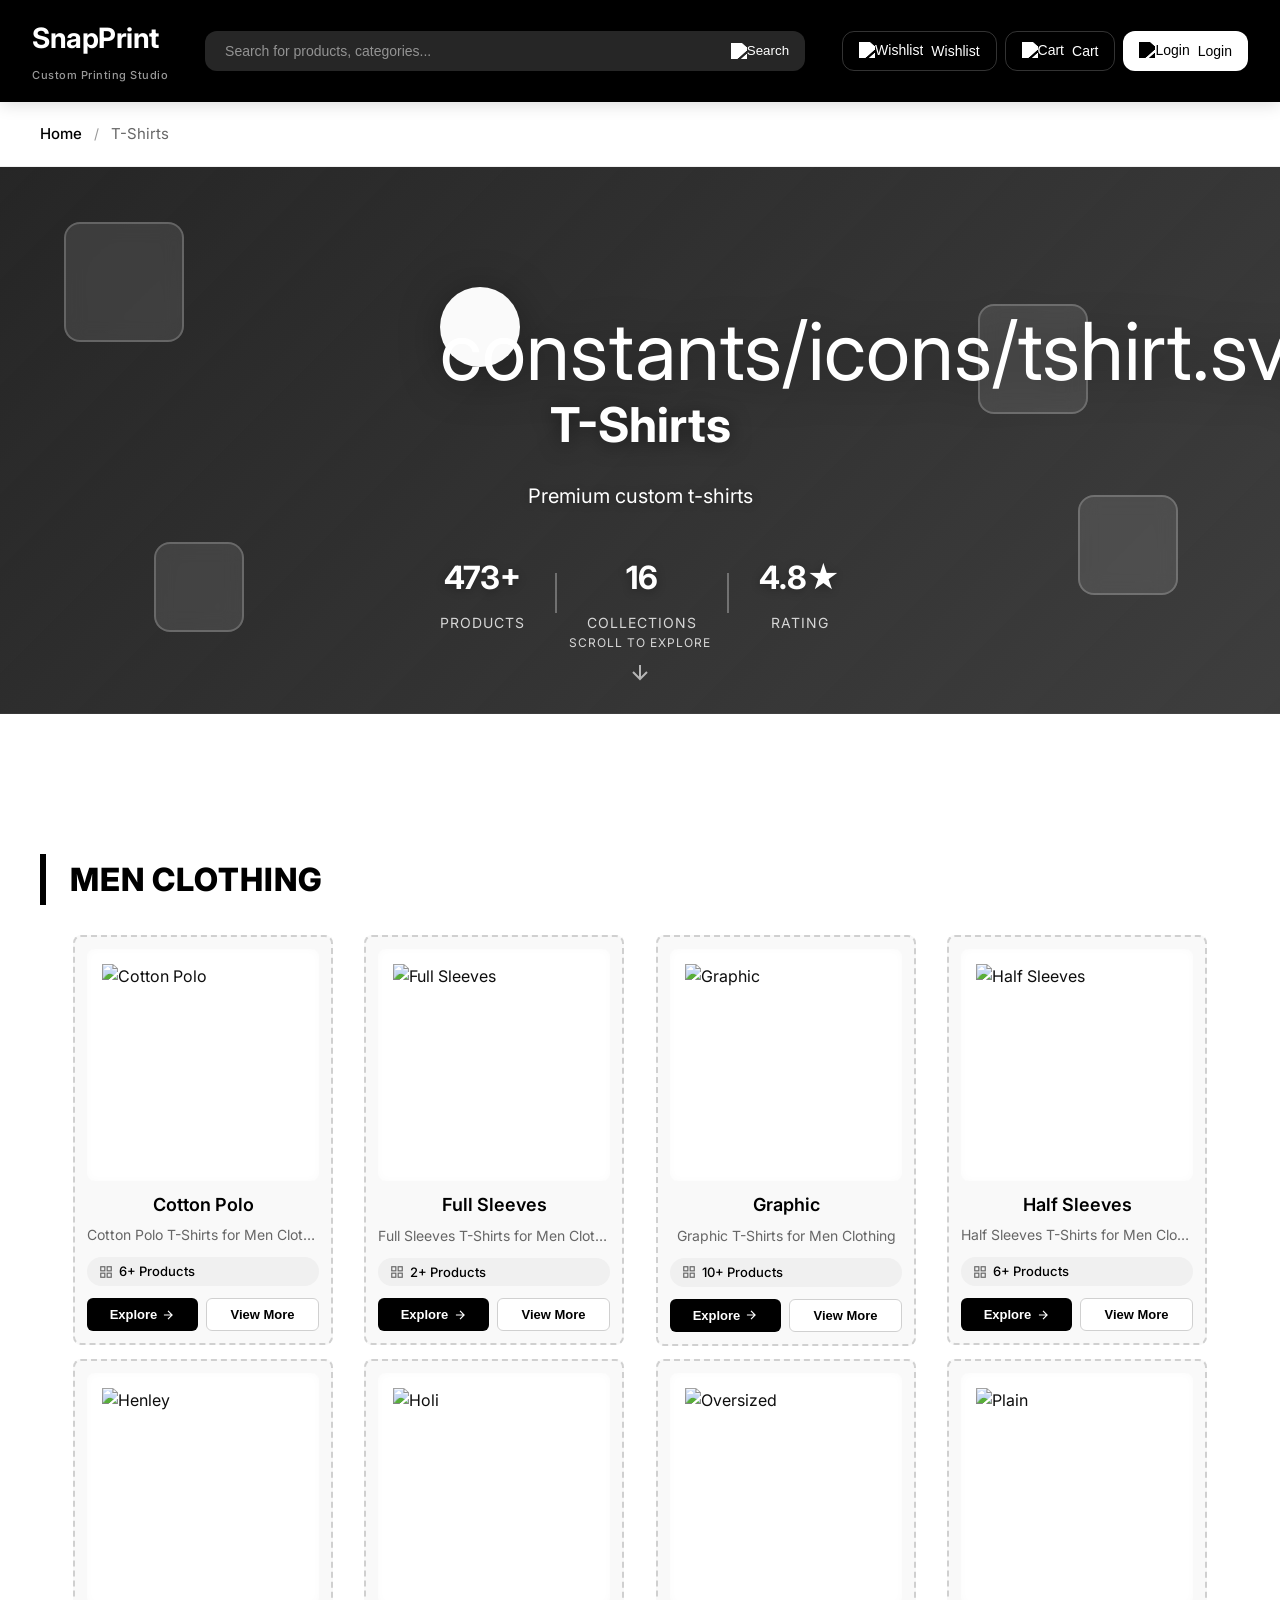
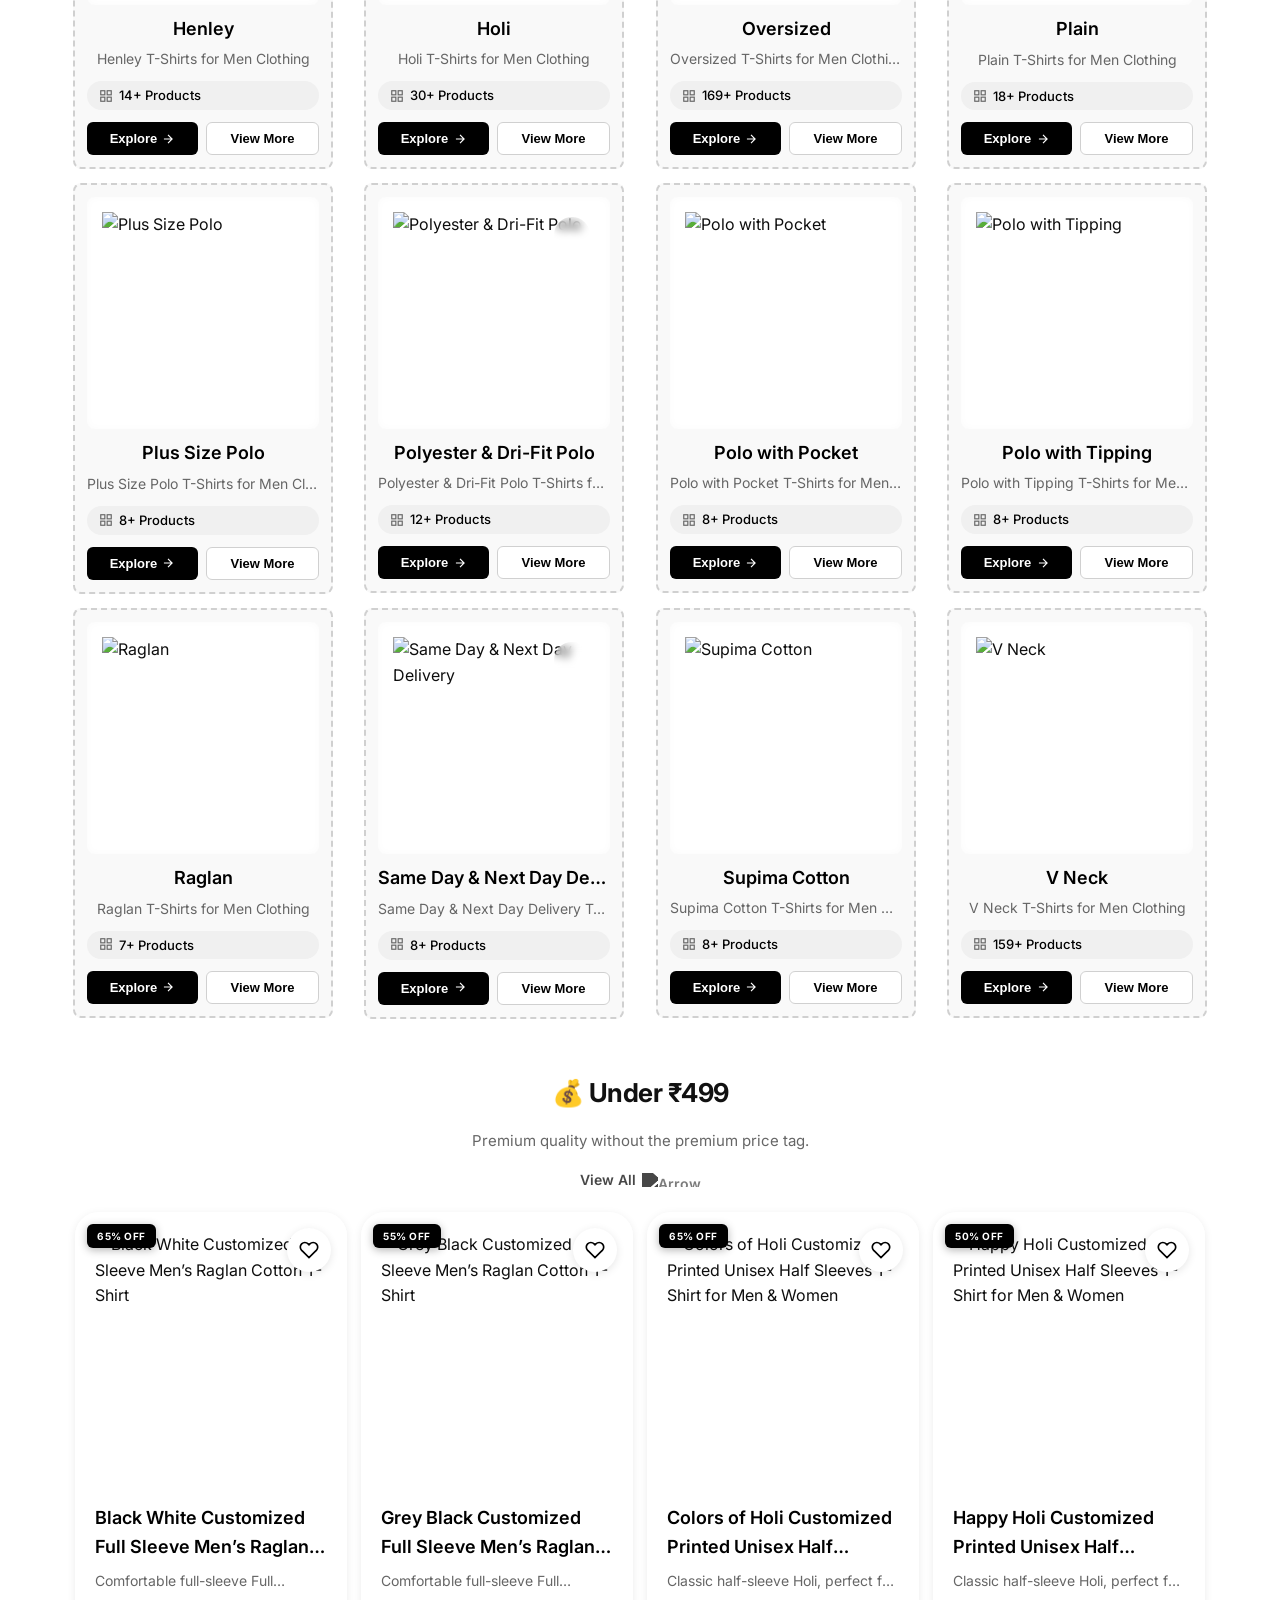
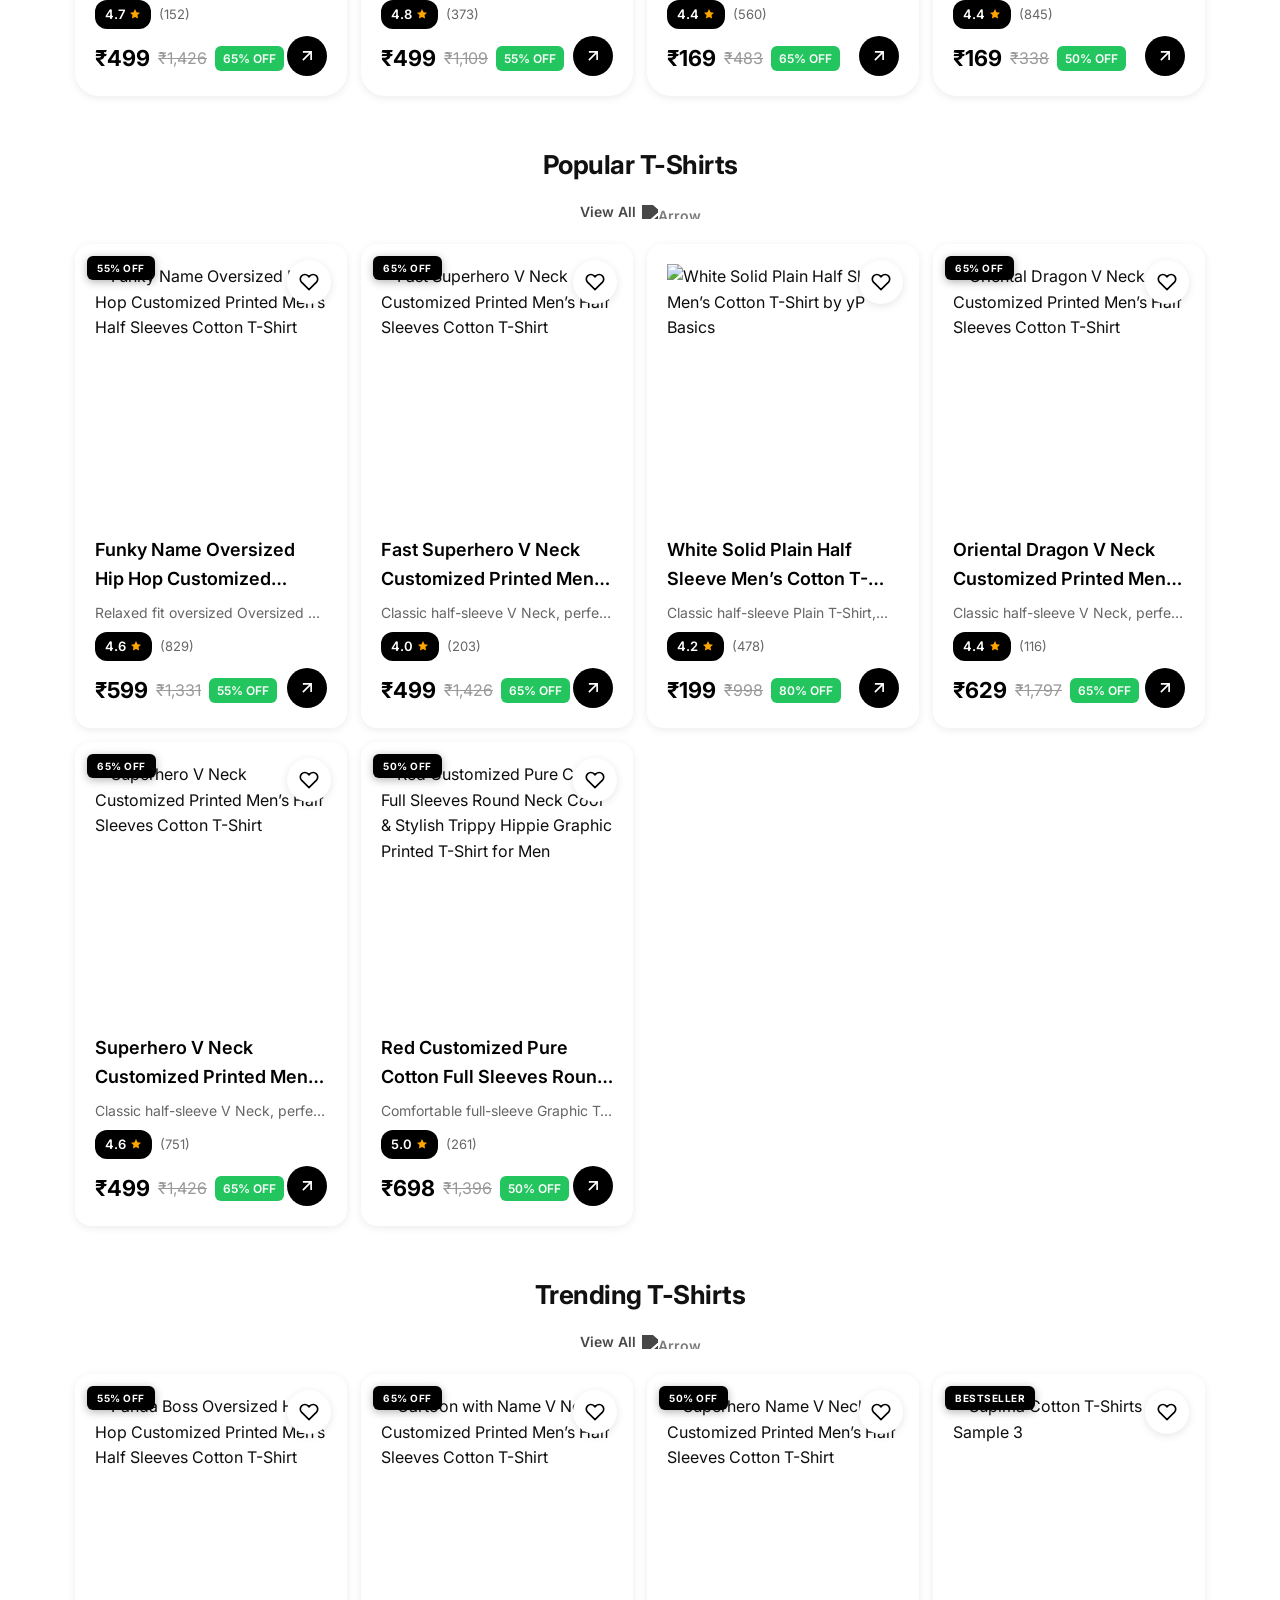
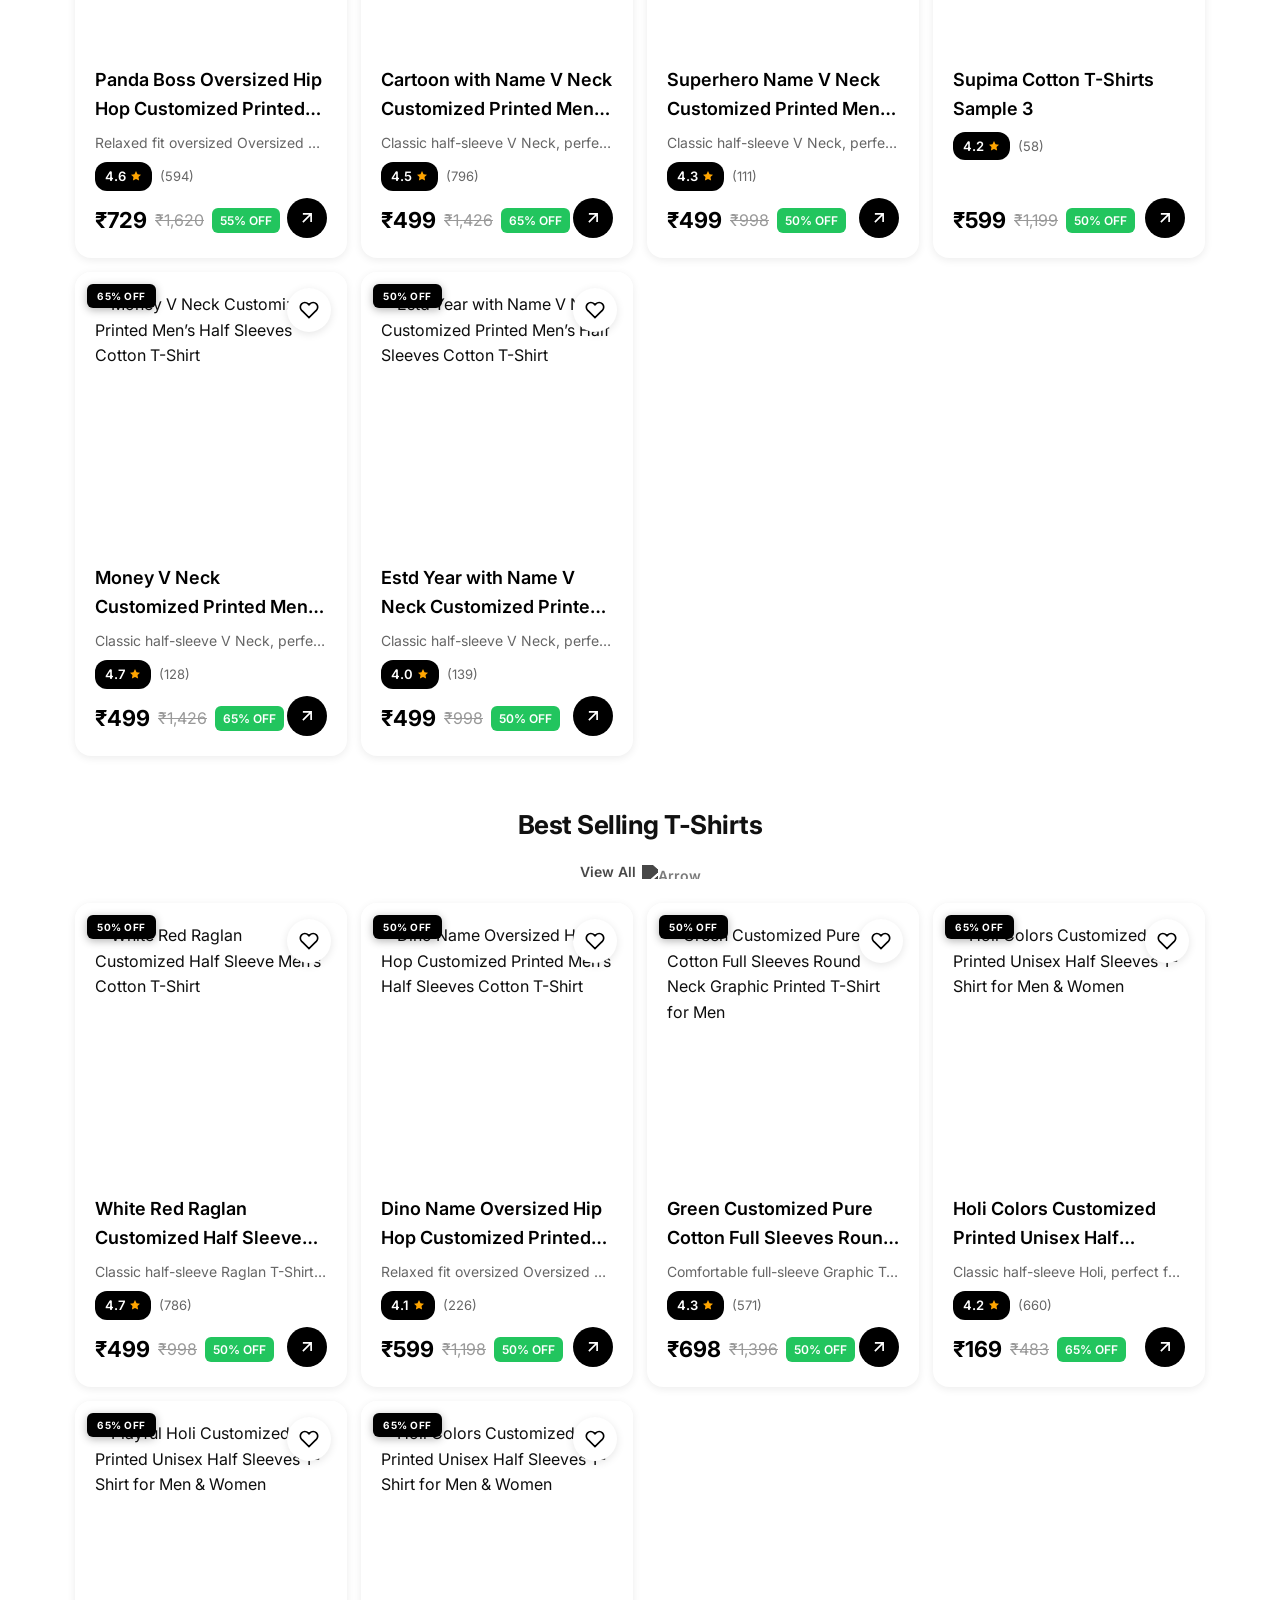
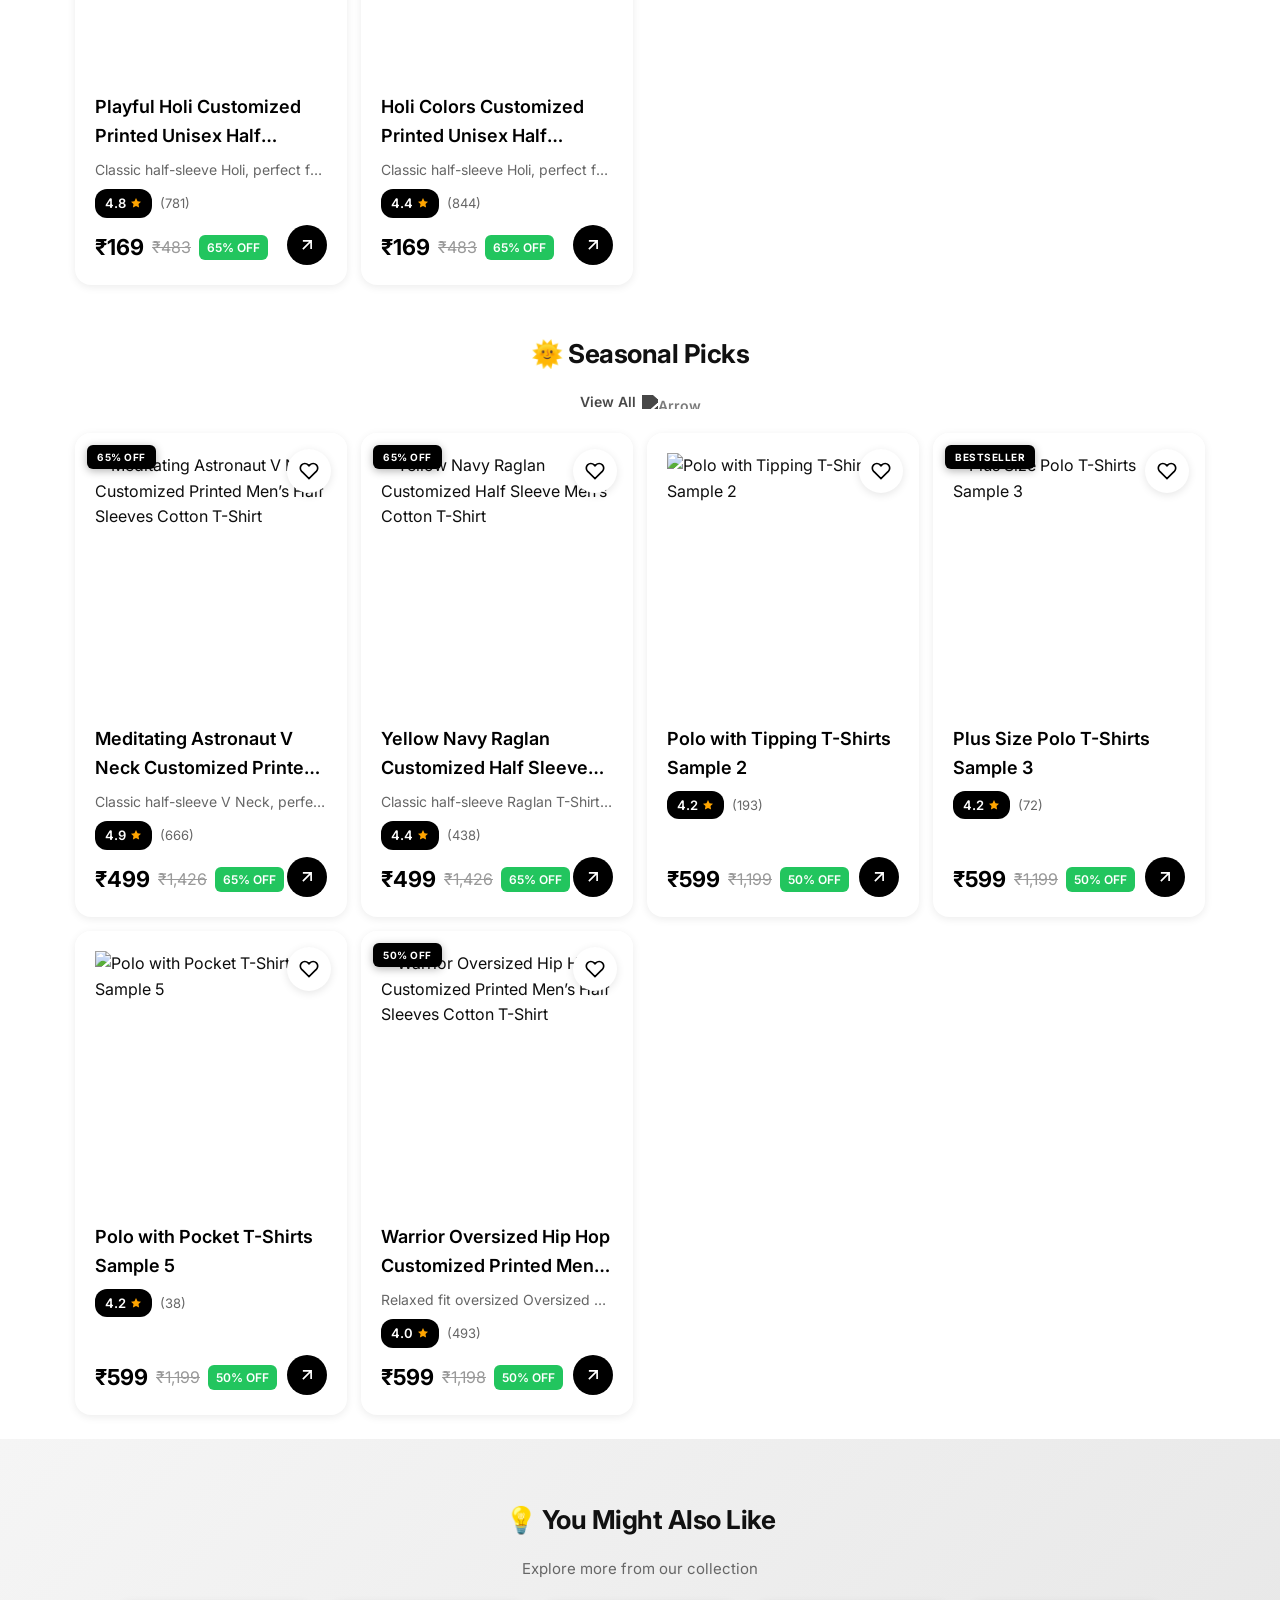
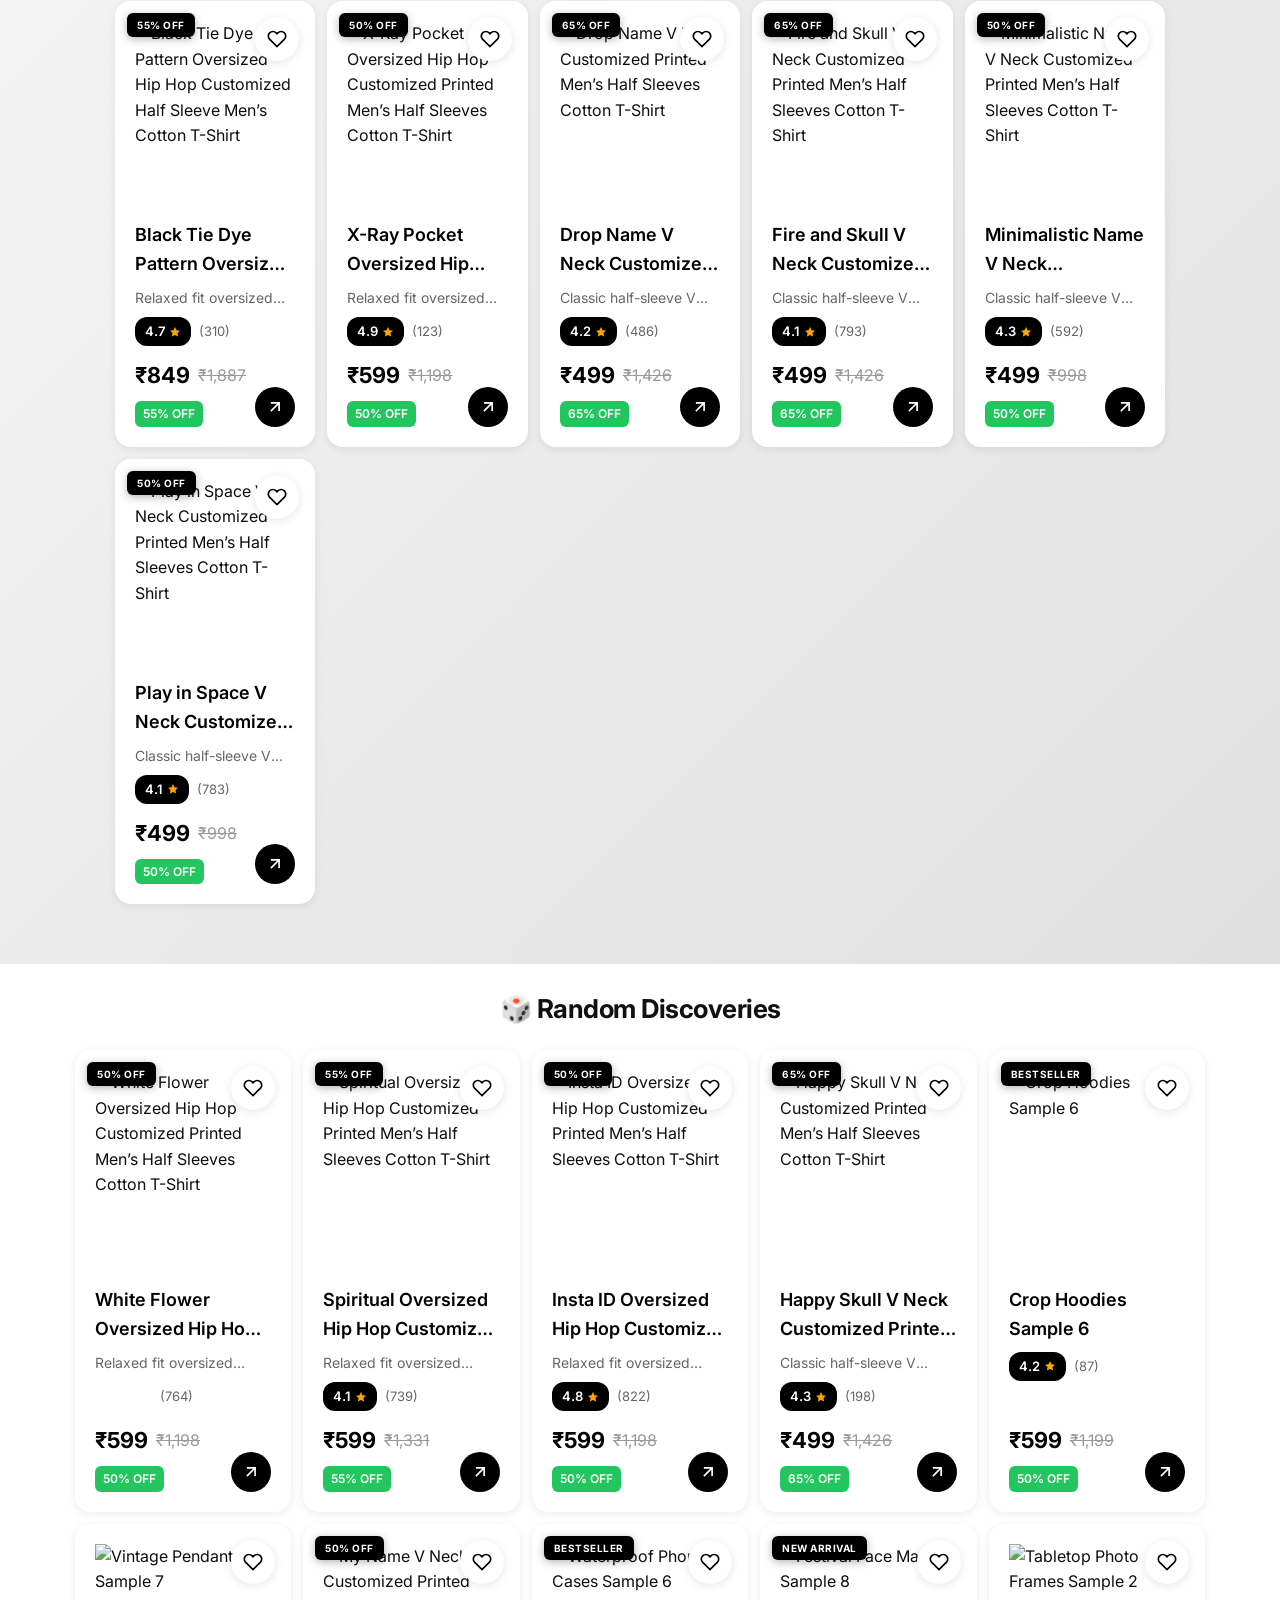
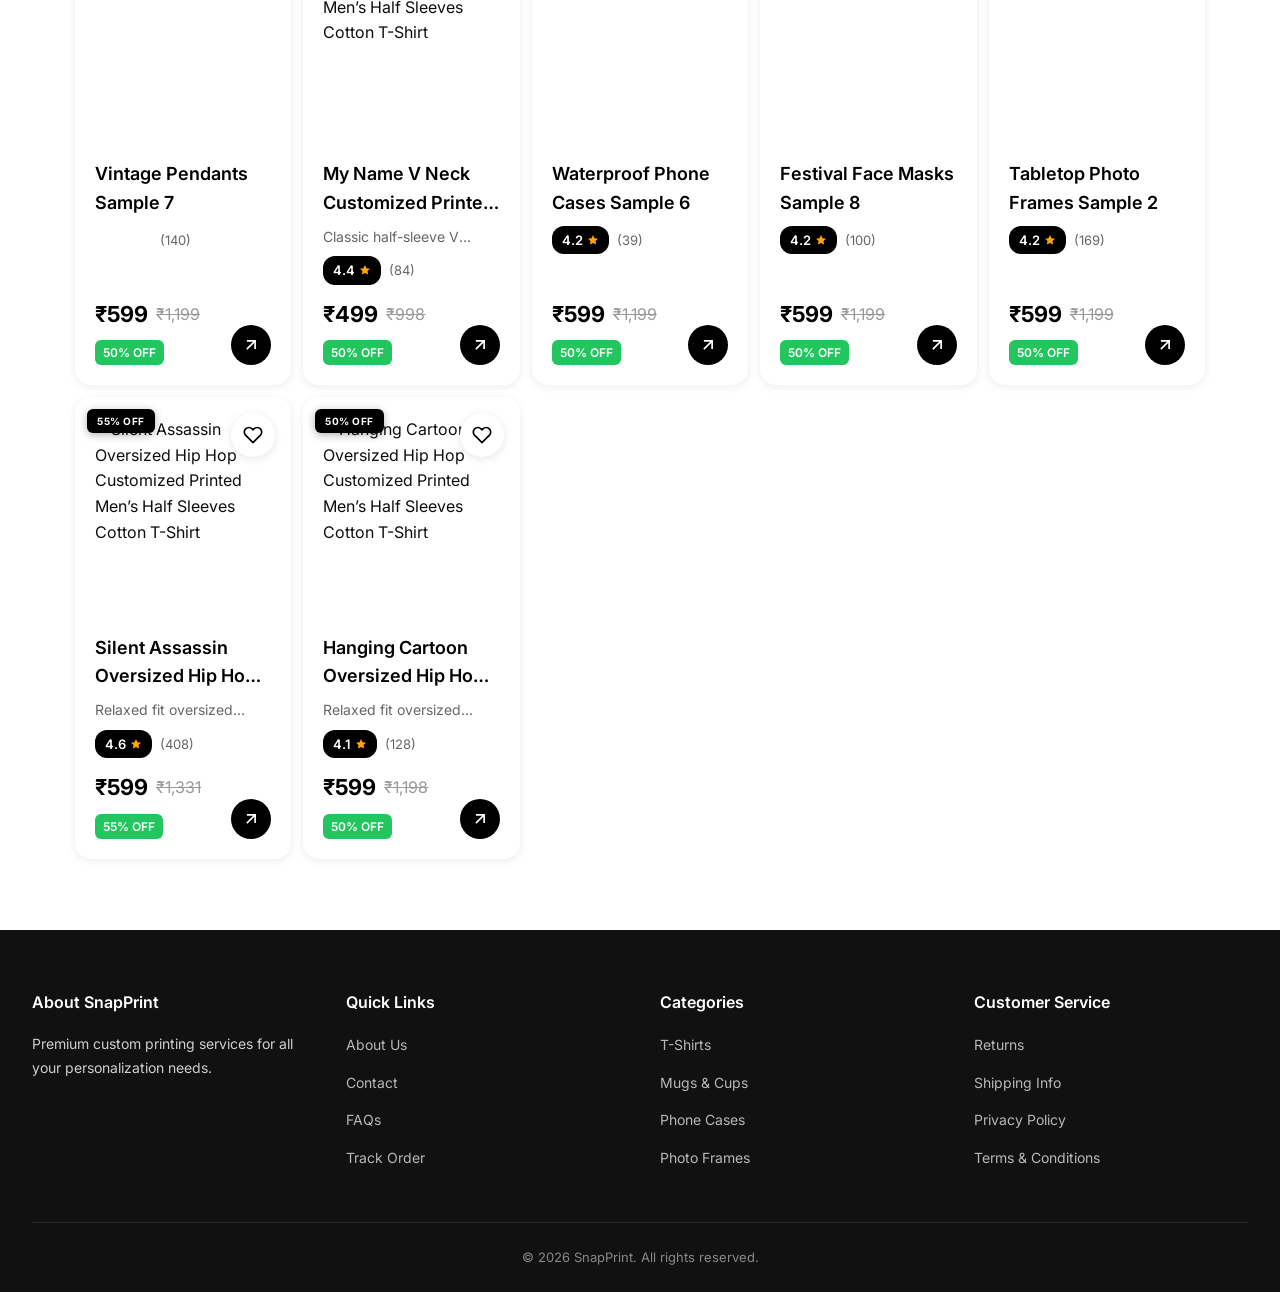
==== commit c837d4de: "AddingSkeletonLoading, Caching" ====
--- a/productCategory.html
+++ b/productCategory.html
@@ -12,8 +12,52 @@
     <link rel="stylesheet" href="styles/loginModal.css">
     <script src="scripts/dataService.js"></script>
     <script src="scripts/analyticsService.js"></script>
+
+    <link rel="stylesheet" href="styles/loader.css">
+    <script src="scripts/loader.js"></script>
 </head>
 <body>
+    <!-- Global Loader -->
+    <div id="global-loader">
+        <div class="loader-container">
+            <div class="loader-header skeleton-box">
+                <div class="skeleton-logo skeleton-box" style="background: #e2e4e8;"></div>
+                <div class="skeleton-search skeleton-box" style="background: #e2e4e8;"></div>
+                <div class="skeleton-nav-items">
+                    <div class="skeleton-nav-item skeleton-box" style="background: #e2e4e8;"></div>
+                    <div class="skeleton-nav-item skeleton-box" style="background: #e2e4e8;"></div>
+                    <div class="skeleton-nav-item skeleton-box" style="background: #e2e4e8;"></div>
+                </div>
+            </div>
+            <div class="loader-hero skeleton-box"></div>
+            <div class="loader-content">
+                <div class="skeleton-title skeleton-box"></div>
+                <div class="loader-grid">
+                    <div class="skeleton-card">
+                        <div class="skeleton-card-img skeleton-box"></div>
+                        <div class="skeleton-card-text skeleton-box"></div>
+                        <div class="skeleton-card-text short skeleton-box"></div>
+                    </div>
+                    <div class="skeleton-card">
+                        <div class="skeleton-card-img skeleton-box"></div>
+                        <div class="skeleton-card-text skeleton-box"></div>
+                        <div class="skeleton-card-text short skeleton-box"></div>
+                    </div>
+                    <div class="skeleton-card">
+                        <div class="skeleton-card-img skeleton-box"></div>
+                        <div class="skeleton-card-text skeleton-box"></div>
+                        <div class="skeleton-card-text short skeleton-box"></div>
+                    </div>
+                    <div class="skeleton-card">
+                        <div class="skeleton-card-img skeleton-box"></div>
+                        <div class="skeleton-card-text skeleton-box"></div>
+                        <div class="skeleton-card-text short skeleton-box"></div>
+                    </div>
+                </div>
+            </div>
+        </div>
+    </div>
+
     <!-- Main Container -->
     <div class="main-container">
         <!-- Navigation Header -->
--- a/styles/homepage.css
+++ b/styles/homepage.css
@@ -9,6 +9,8 @@
     /* Colors */
     --color-white: #FFFFFF;
     --color-black: #000000;
+    --color-primary: #000000;
+    --color-primary-rgb: 0, 0, 0;
     --gray-900: #111111;
     --gray-800: #1A1A1A;
     --gray-700: #2A2A2A;
@@ -20,6 +22,9 @@
     --gray-100: #F4F4F4;
     --gray-050: #FAFAFA;
 
+    --surface-1: var(--color-white);
+    --surface-2: var(--gray-100);
+
     /* Opacity-based */
     --text-primary: rgba(0, 0, 0, 0.95);
     --text-secondary: rgba(0, 0, 0, 0.72);
@@ -444,14 +449,18 @@
     width: 100%;
     aspect-ratio: 1;
     overflow: hidden;
-    background: #f5f5f5;
+    background: #ffffff; /* White background for clean look */
     position: relative;
+    padding: 20px; /* Padding for better product presentation */
+    display: flex;
+    align-items: center;
+    justify-content: center;
 }
 
 .product-card-image img {
     width: 100%;
     height: 100%;
-    object-fit: cover;
+    object-fit: contain; /* Changed from cover to contain */
     transition: transform 0.3s ease;
 }
 
--- a/styles/productCategory.css
+++ b/styles/productCategory.css
@@ -583,20 +583,25 @@
     width: 100%;
     aspect-ratio: 1;
     overflow: hidden;
-    background: white;
-    border-radius: 6px;
-    margin-bottom: 10px;
+    background: #ffffff;
+    border-radius: 8px;
+    margin-bottom: 12px;
+    padding: 15px; /* Added padding to give images breathing room */
+    display: flex;
+    align-items: center;
+    justify-content: center;
+    box-shadow: inset 0 0 10px rgba(0,0,0,0.02);
 }
 
 .subcategory-card-image img {
     width: 100%;
     height: 100%;
-    object-fit: cover;
-    transition: transform 0.5s cubic-bezier(0.4, 0, 0.2, 1);
+    object-fit: contain; /* Changed from cover to contain for better scaling */
+    transition: transform 0.6s cubic-bezier(0.4, 0, 0.2, 1);
 }
 
 .subcategory-card:hover .subcategory-card-image img {
-    transform: scale(1.15);
+    transform: scale(1.08); /* Reduced scale slightly for contain fit */
 }
 
 /* Wishlist Icon */
--- a/styles/loader.css
+++ b/styles/loader.css
@@ -0,0 +1,170 @@
+/* Global Loader Styles */
+#global-loader {
+    position: fixed;
+    top: 0;
+    left: 0;
+    width: 100vw;
+    height: 100vh;
+    background-color: #ffffff;
+    z-index: 999999;
+    display: flex;
+    justify-content: center;
+    align-items: flex-start;
+    overflow: hidden;
+    transition: opacity 0.6s cubic-bezier(0.8, 0, 0.2, 1), visibility 0.6s cubic-bezier(0.8, 0, 0.2, 1);
+}
+
+#global-loader.hidden {
+    opacity: 0;
+    visibility: hidden;
+    pointer-events: none;
+}
+
+.loader-container {
+    width: 100%;
+    max-width: 1400px; /* Same max-width as site */
+    padding: 0;
+    display: flex;
+    flex-direction: column;
+}
+
+/* Skeleton Animations */
+@keyframes shimmer {
+    0% {
+        background-position: -1000px 0;
+    }
+    100% {
+        background-position: 1000px 0;
+    }
+}
+
+.skeleton-box {
+    background: #f6f7f8;
+    background-image: linear-gradient(
+        90deg,
+        #f6f7f8 0px,
+        #edeef1 20%,
+        #f6f7f8 40%,
+        #f6f7f8 100%
+    );
+    background-size: 1000px 100%;
+    animation: shimmer 2s infinite linear;
+    border-radius: 8px;
+}
+
+/* Specific Skeleton Parts */
+.loader-header {
+    height: 70px;
+    width: 100%;
+    display: flex;
+    align-items: center;
+    padding: 0 24px;
+    border-bottom: 1px solid #eaeaea;
+    gap: 20px;
+}
+
+.skeleton-logo {
+    width: 150px;
+    height: 30px;
+}
+
+.skeleton-search {
+    flex-grow: 1;
+    max-width: 500px;
+    height: 40px;
+    margin: 0 auto;
+    border-radius: 20px;
+}
+
+.skeleton-nav-items {
+    display: flex;
+    gap: 15px;
+}
+
+.skeleton-nav-item {
+    width: 80px;
+    height: 24px;
+}
+
+.loader-hero {
+    height: 400px;
+    width: calc(100% - 48px);
+    margin: 24px auto;
+    border-radius: 16px;
+}
+
+.loader-content {
+    padding: 24px;
+    display: flex;
+    flex-direction: column;
+    gap: 30px;
+}
+
+.skeleton-title {
+    width: 300px;
+    height: 36px;
+    margin-bottom: 20px;
+}
+
+.loader-grid {
+    display: grid;
+    grid-template-columns: repeat(auto-fill, minmax(250px, 1fr));
+    gap: 24px;
+    width: 100%;
+}
+
+.skeleton-card {
+    display: flex;
+    flex-direction: column;
+    gap: 12px;
+}
+
+.skeleton-card-img {
+    width: 100%;
+    height: 280px;
+    border-radius: 12px;
+}
+
+.skeleton-card-text {
+    width: 80%;
+    height: 20px;
+}
+
+.skeleton-card-text.short {
+    width: 50%;
+}
+
+/* Mobile Adjustments */
+@media (max-width: 768px) {
+    .loader-header {
+        height: 60px;
+        padding: 0 16px;
+    }
+    
+    .skeleton-search {
+        display: none;
+    }
+    
+    .skeleton-nav-items {
+        display: none;
+    }
+    
+    .loader-hero {
+        height: 200px;
+        width: calc(100% - 32px);
+        margin: 16px auto;
+    }
+    
+    .loader-content {
+        padding: 16px;
+    }
+    
+    .loader-grid {
+        grid-template-columns: repeat(2, 1fr);
+        gap: 16px;
+    }
+    
+    .skeleton-card-img {
+        height: 180px;
+    }
+}
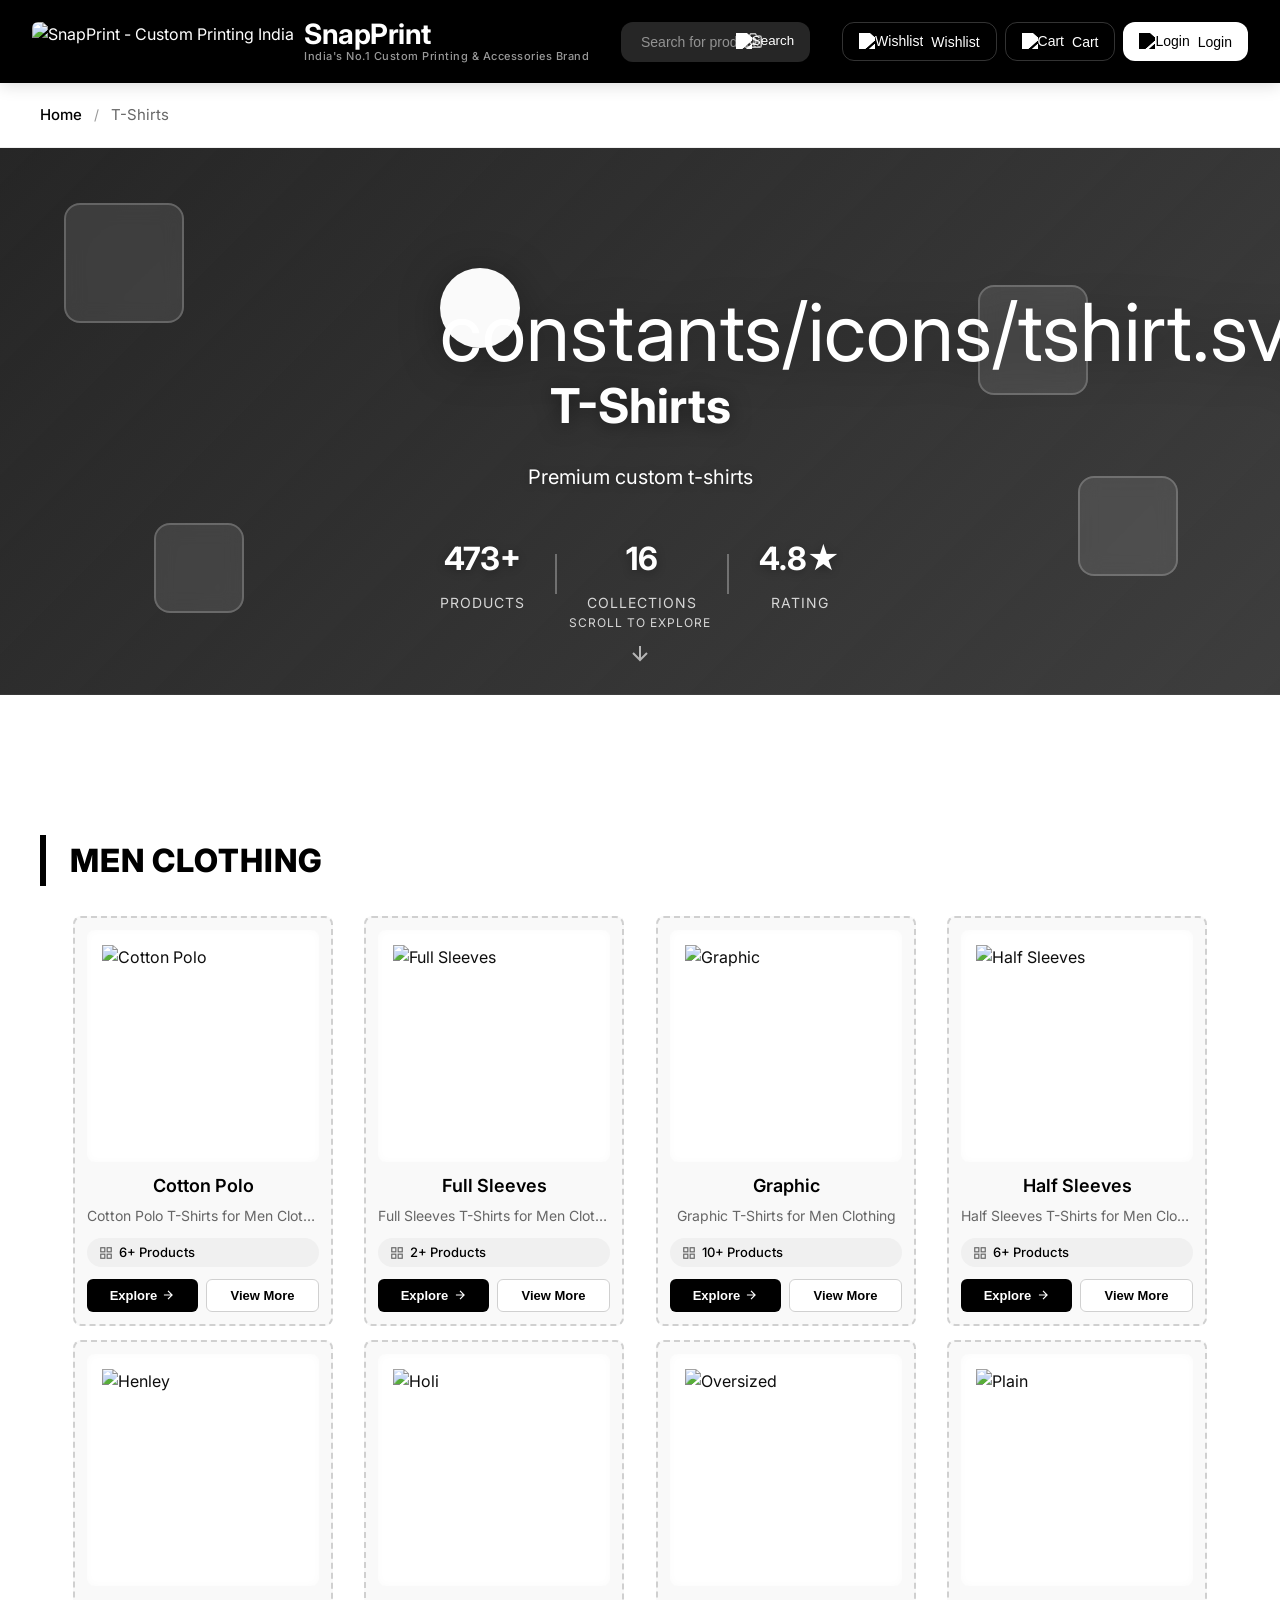
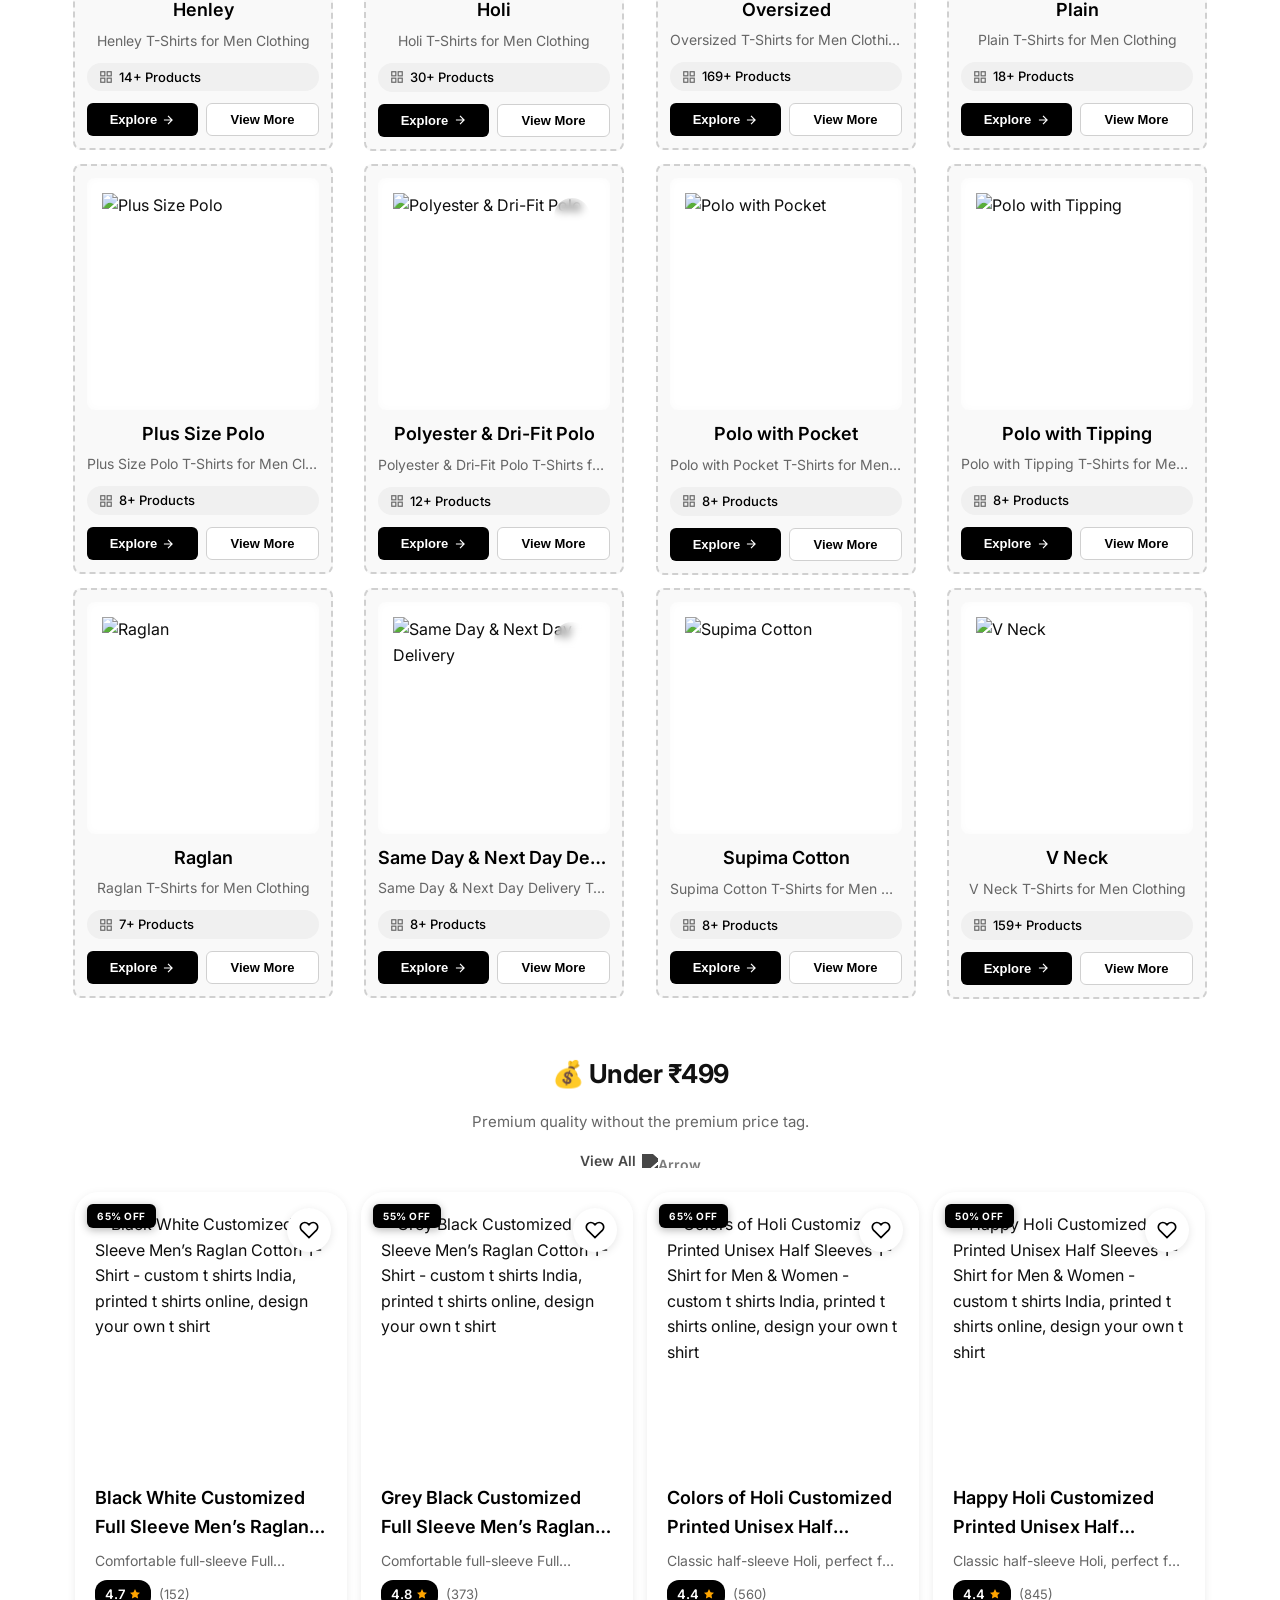
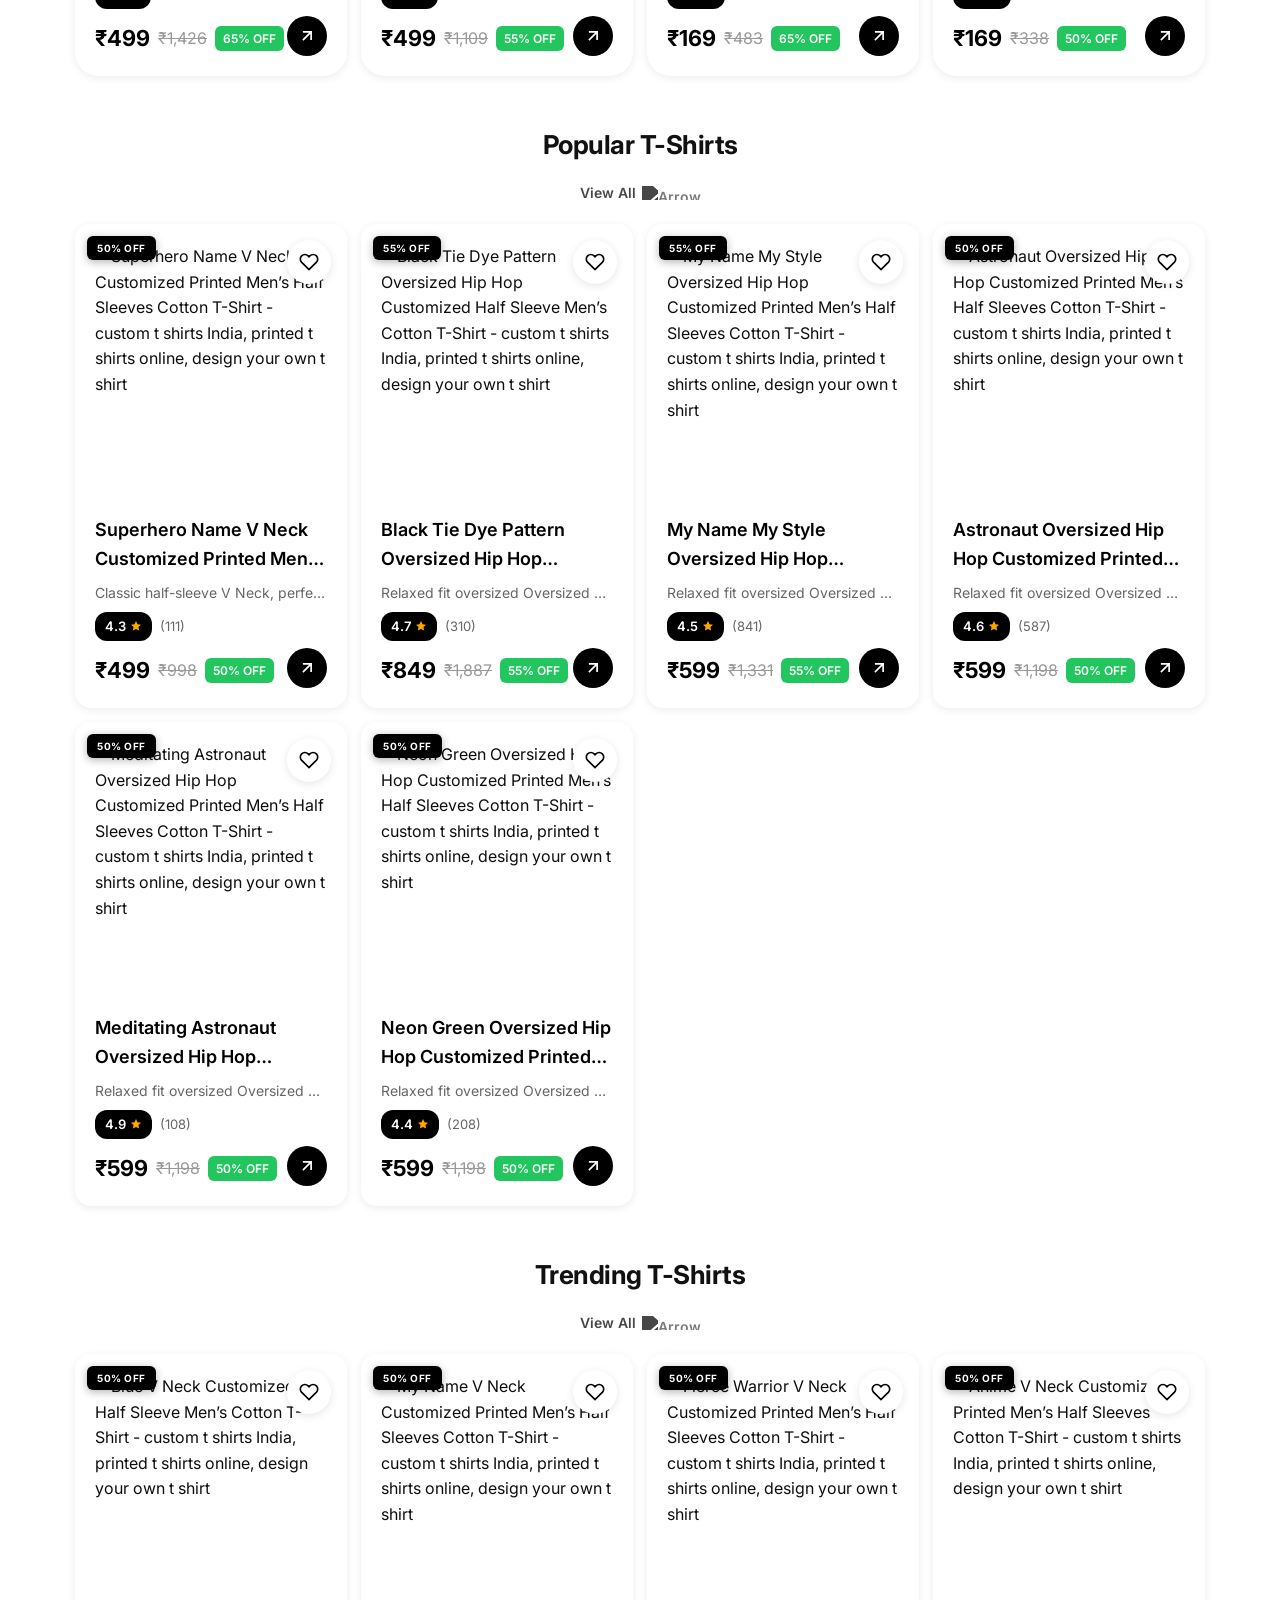
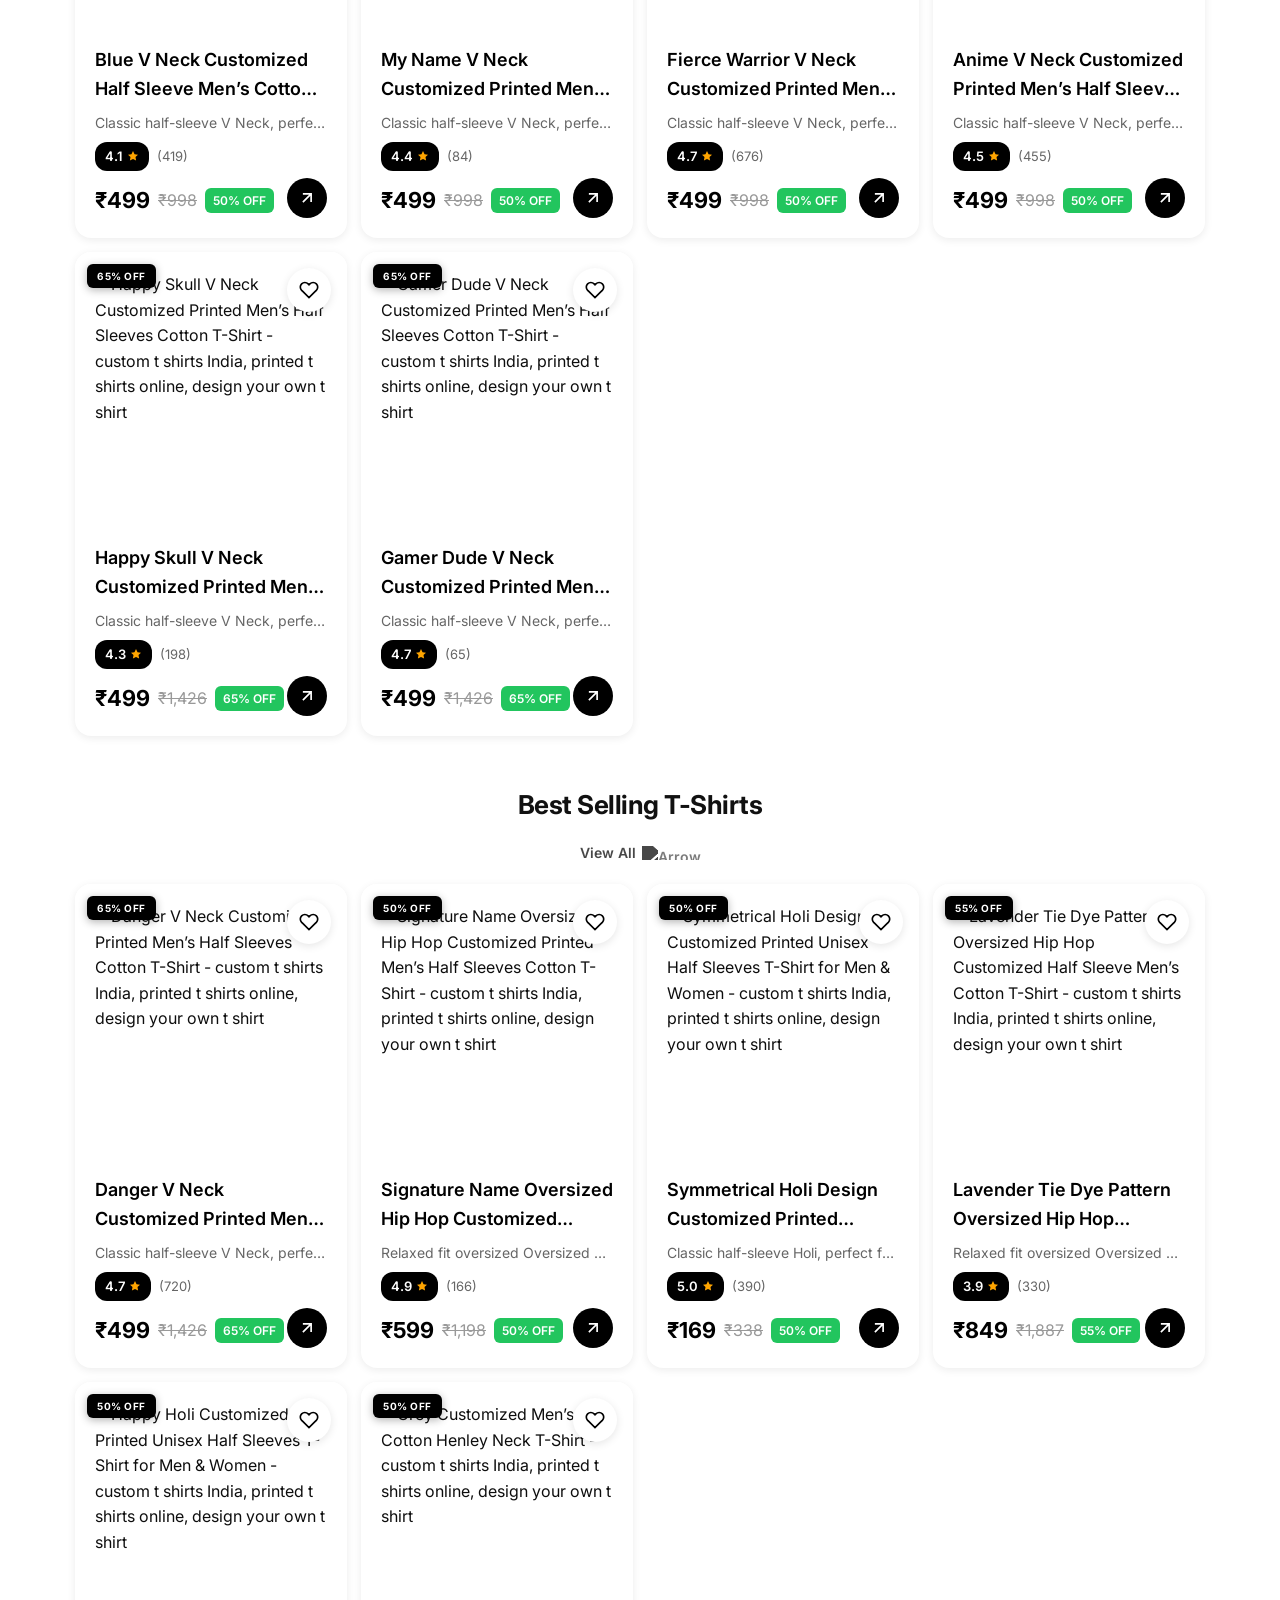
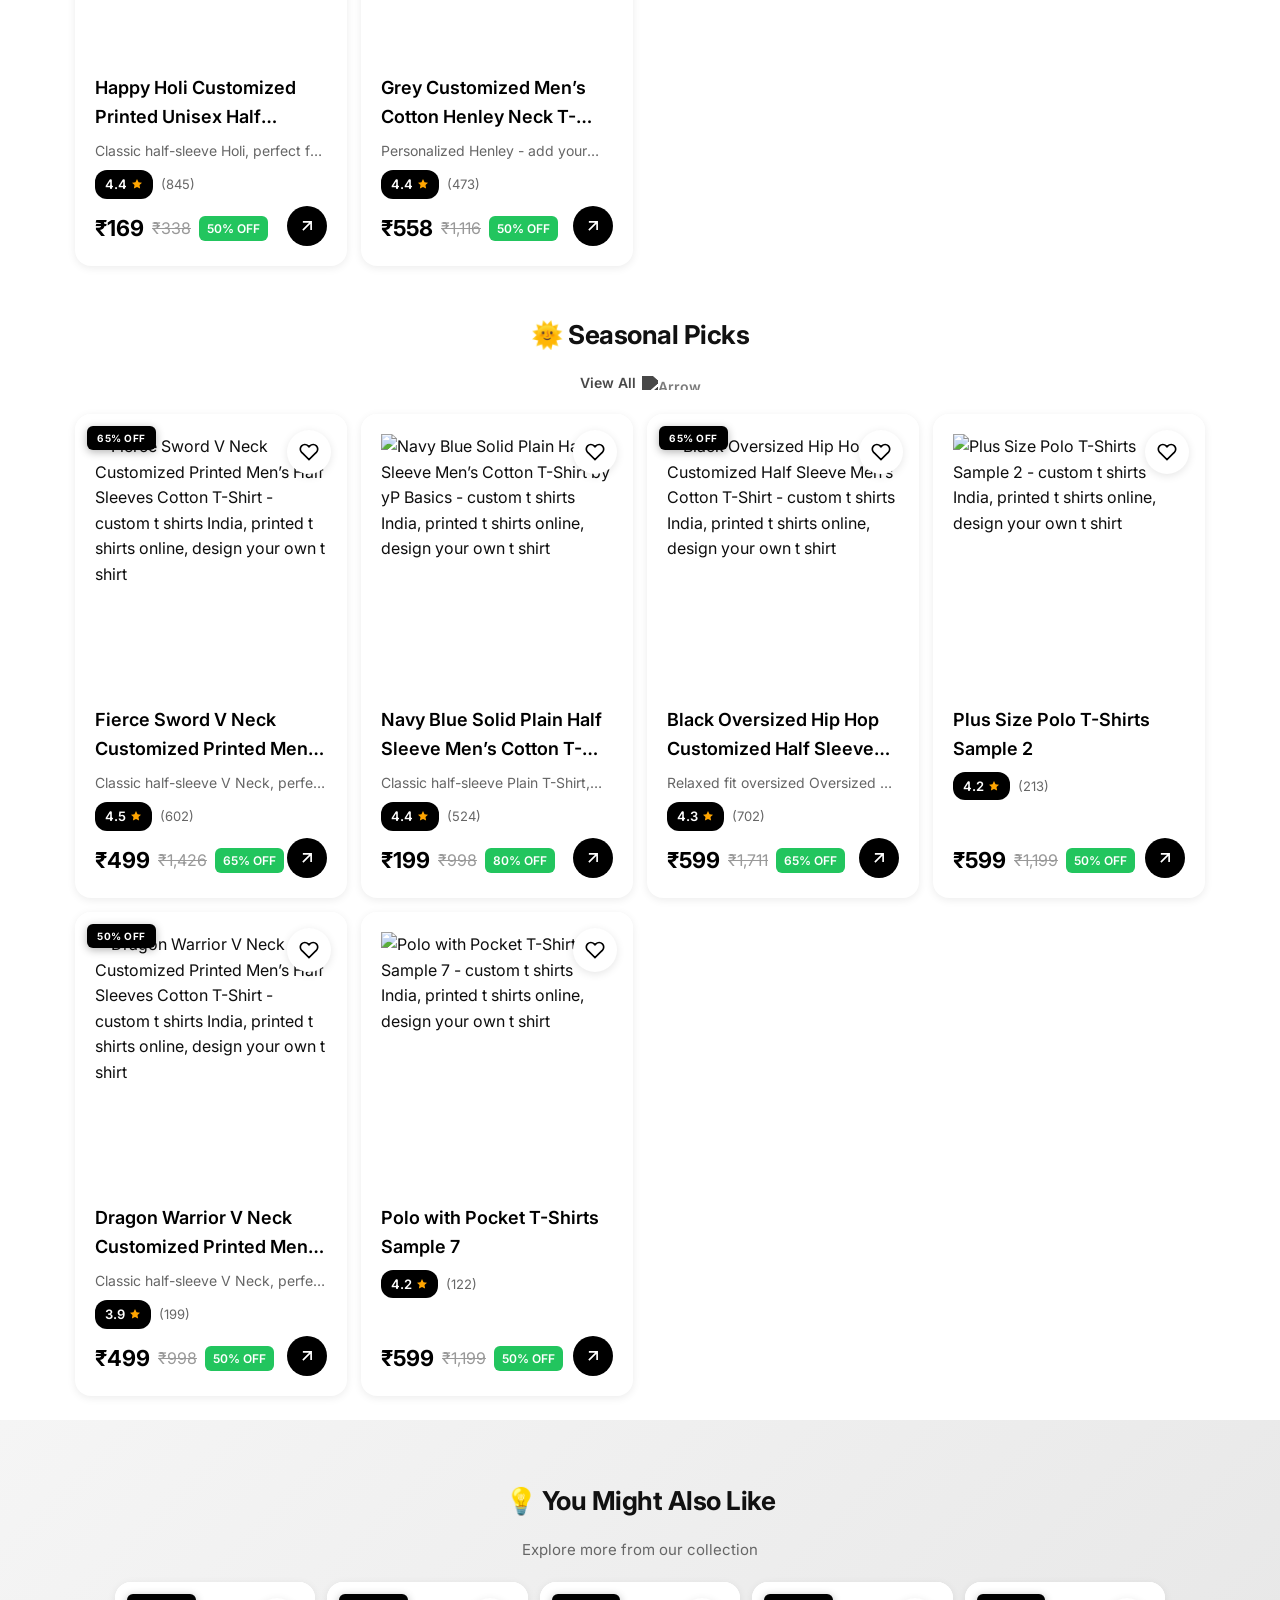
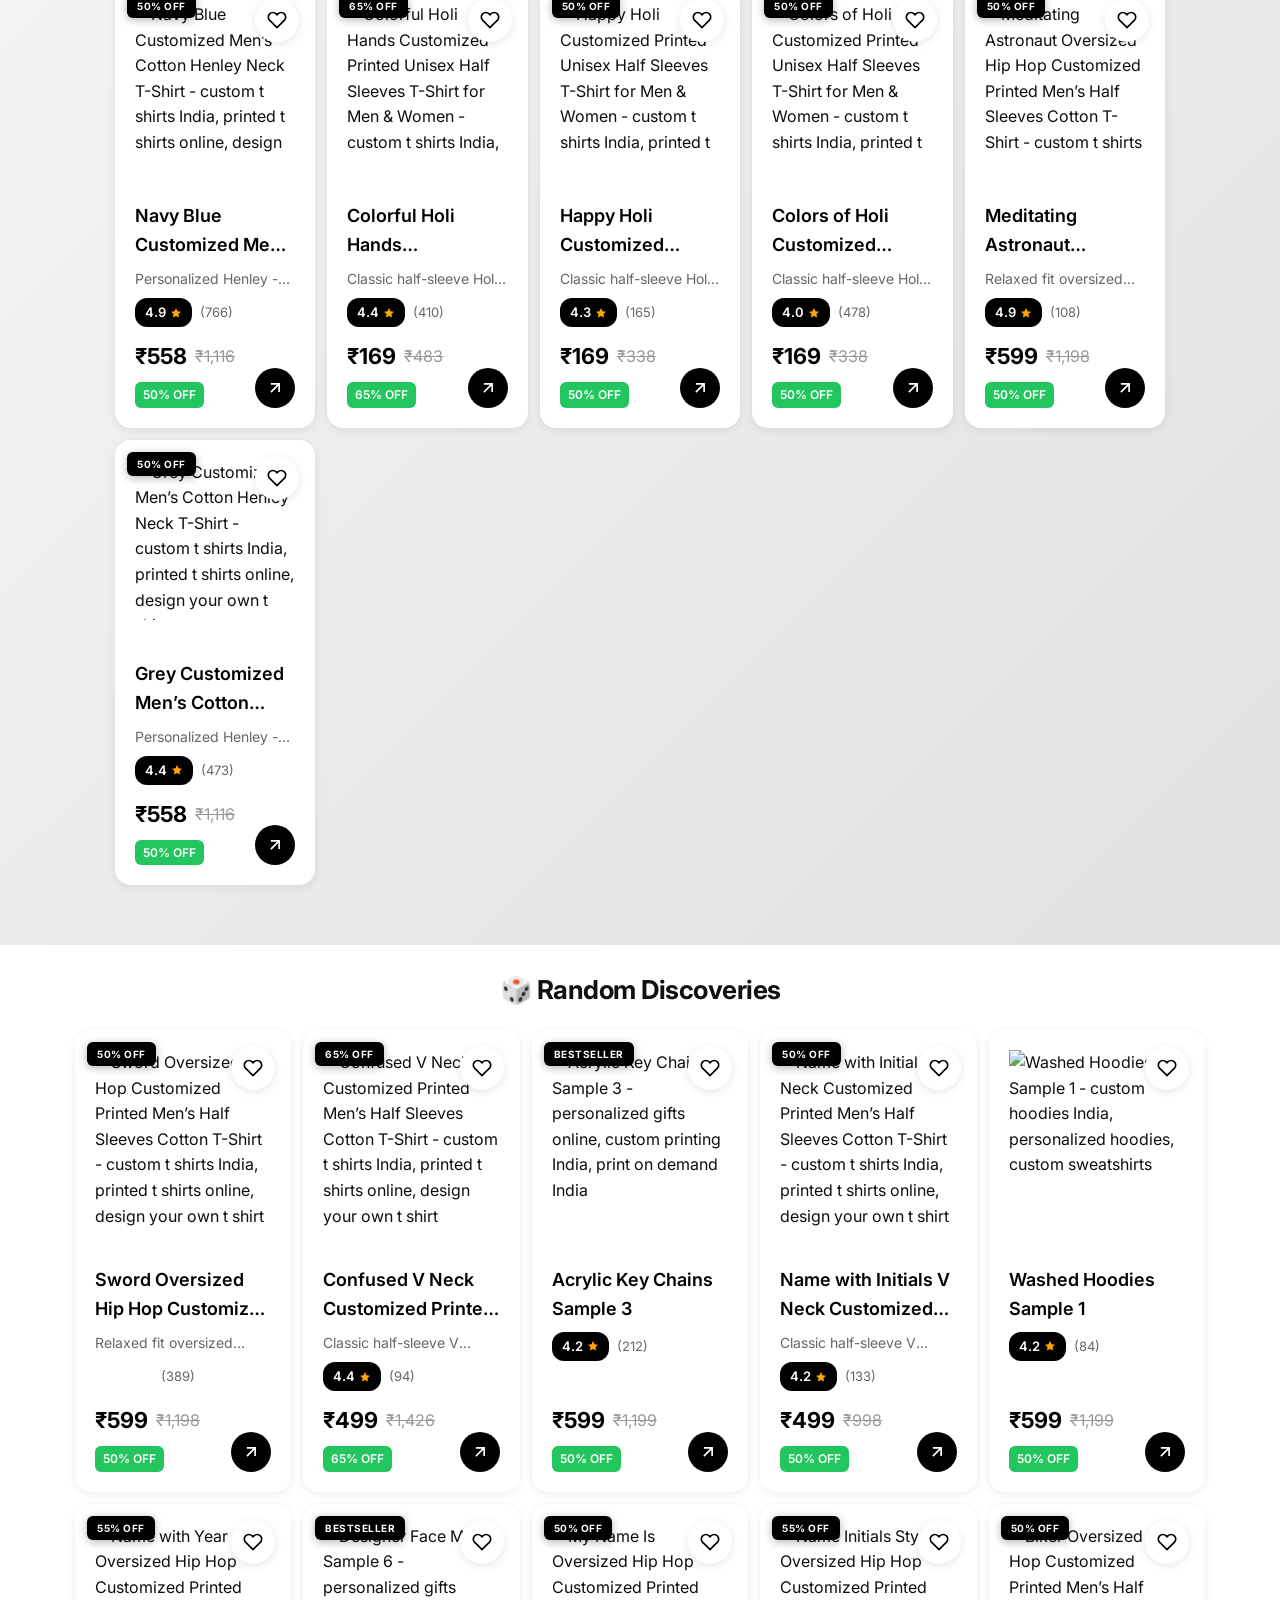
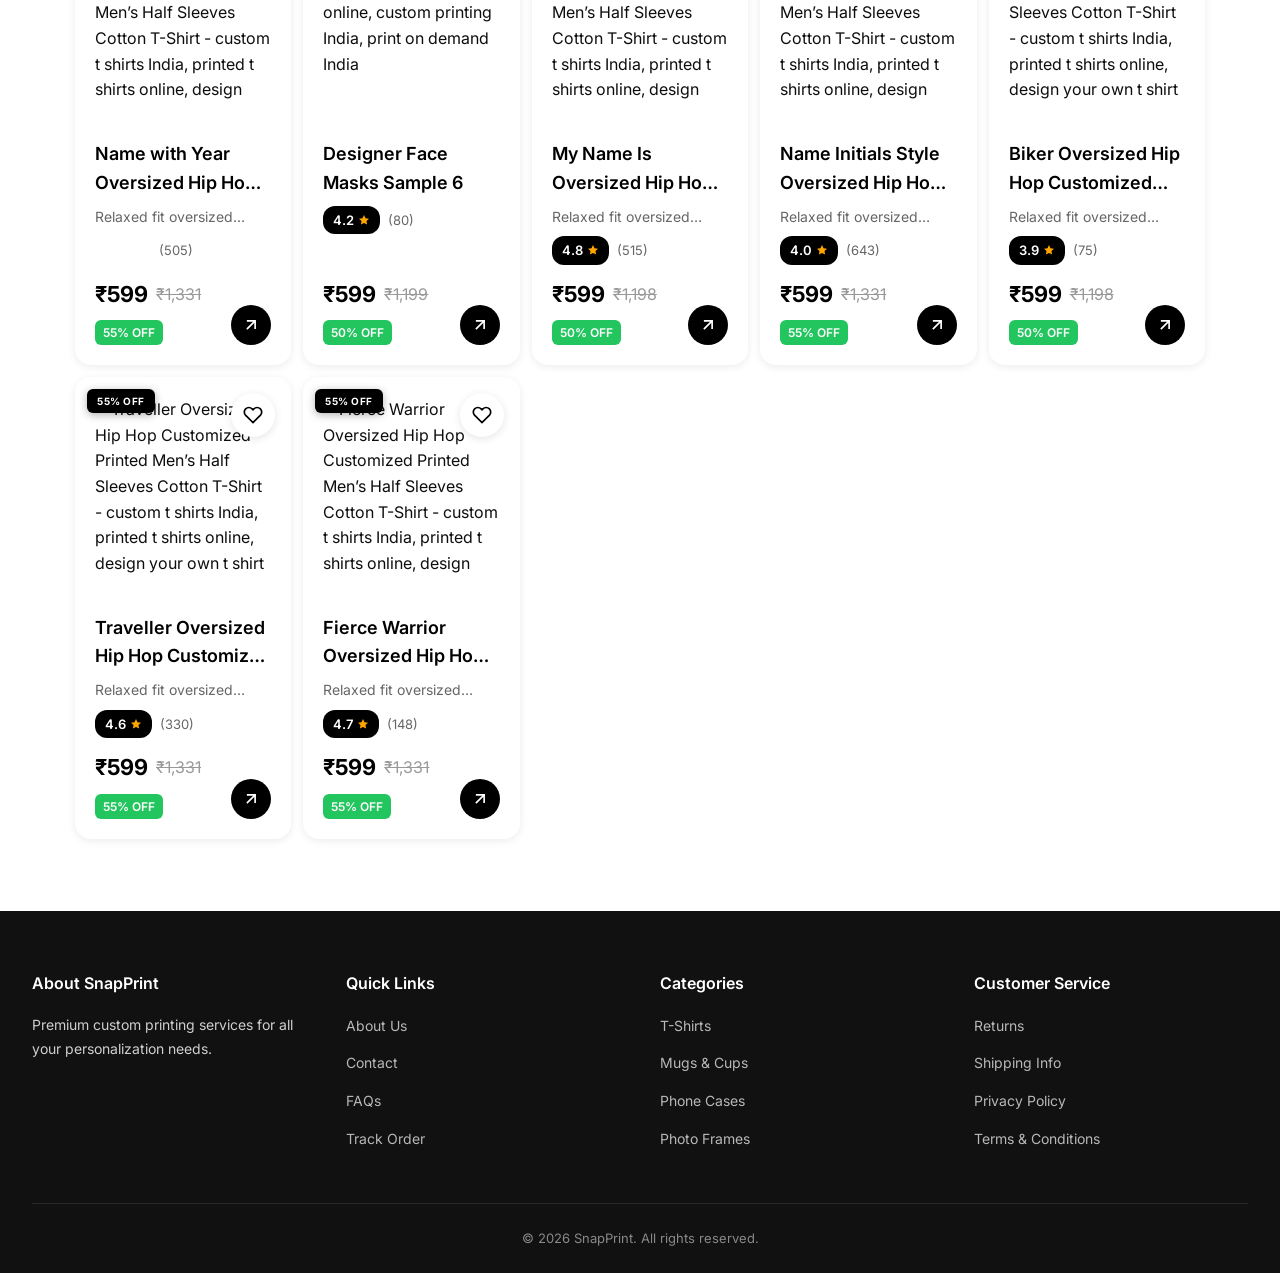
==== commit 45dffc31: "Imporoving the HomePage UI" ====
--- a/productCategory.html
+++ b/productCategory.html
@@ -4,6 +4,8 @@
     <meta charset="UTF-8">
     <meta name="viewport" content="width=device-width, initial-scale=1.0">
     <title>SnapPrint - Product Categories</title>
+    <meta name="description" content="Browse all custom printing products including clothing, mugs, accessories, and more. Design and order personalized products online with ease.">
+    <meta name="keywords" content="buy custom t shirts online India, order personalized gifts India, create custom hoodie online, design custom mug online India, custom phone case order online, print photo frame online India, cheap personalized gifts India, best print on demand India, custom printing website India, fast custom gift delivery India">
     <link rel="preconnect" href="https://fonts.googleapis.com">
     <link rel="preconnect" href="https://fonts.gstatic.com" crossorigin>
     <link href="https://fonts.googleapis.com/css2?family=Inter:wght@400;500;600;700&display=swap" rel="stylesheet">
@@ -15,6 +17,8 @@
 
     <link rel="stylesheet" href="styles/loader.css">
     <script src="scripts/loader.js"></script>
+    <link rel="icon" type="image/x-icon" href="constants/images/favicon.ico">
+    <link rel="apple-touch-icon" href="constants/images/apple-touch-icon.png">
 </head>
 <body>
     <!-- Global Loader -->
@@ -70,11 +74,12 @@
                     <span></span>
                 </button>
 
-                <div class="logo">
-                    <a href="index.html" style="text-decoration: none; color: inherit;">
-                        <h1>SnapPrint</h1>
-                        <span class="tagline">Custom Printing Studio</span>
-                    </a>
+                <div class="logo" style="cursor: pointer;" onclick="window.location.href='/'">
+                    <img src="constants/images/logo.jpeg" alt="SnapPrint - Custom Printing India" style="height: 40px; width: auto; border-radius: 6px;">
+                    <div class="logo-text-container" style="display: flex; flex-direction: column; text-align: left; justify-content: center;">
+                        <h1 style="margin: 0; line-height: 1;">SnapPrint</h1>
+                        <span class="tagline" style="line-height: 1.2; margin-top: 2px;">India's No.1 Custom Printing & Accessories Brand</span>
+                    </div>
                 </div>
                 
                 <div class="search-bar">
--- a/styles/homepage.css
+++ b/styles/homepage.css
@@ -1,1640 +1,1878 @@
-/* ========== ROOT & RESET ========== */
-* {
-    margin: 0;
-    padding: 0;
-    box-sizing: border-box;
-}
-
-:root {
-    /* Colors */
-    --color-white: #FFFFFF;
-    --color-black: #000000;
-    --color-primary: #000000;
-    --color-primary-rgb: 0, 0, 0;
-    --gray-900: #111111;
-    --gray-800: #1A1A1A;
-    --gray-700: #2A2A2A;
-    --gray-600: #3A3A3A;
-    --gray-500: #5A5A5A;
-    --gray-400: #8A8A8A;
-    --gray-300: #CFCFCF;
-    --gray-200: #E6E6E6;
-    --gray-100: #F4F4F4;
-    --gray-050: #FAFAFA;
-
-    --surface-1: var(--color-white);
-    --surface-2: var(--gray-100);
-
-    /* Opacity-based */
-    --text-primary: rgba(0, 0, 0, 0.95);
-    --text-secondary: rgba(0, 0, 0, 0.72);
-    --text-meta: rgba(0, 0, 0, 0.55);
-    --text-disabled: rgba(0, 0, 0, 0.35);
-    --border-color: rgba(0, 0, 0, 0.12);
-    --shadow-color: rgba(0, 0, 0, 0.08);
-
-    /* Spacing */
-    --container-width: 1400px;
-    --section-padding: 48px;
-    --card-radius: 14px;
-    --button-radius: 12px;
-}
-
-body {
-    font-family: 'Inter', -apple-system, BlinkMacSystemFont, 'Segoe UI', sans-serif;
-    background: var(--gray-050);
-    color: var(--text-primary);
-    line-height: 1.6;
-    overflow-x: hidden;
-}
-
-/* ========== ICON STYLING ========== */
-.icon {
-    display: inline-block;
-    width: auto;
-    height: 1.25em;
-    vertical-align: middle;
-}
-
-/* White icons for dark backgrounds (header) */
-.header .icon {
-    filter: brightness(0) invert(1);
-}
-
-/* Black icon for login button (white background) */
-.login-btn .icon {
-    filter: brightness(0);
-}
-
-/* Dark icons for view-all links */
-.view-all .icon {
-    filter: brightness(0) saturate(100%) opacity(0.72);
-    height: 1em;
-}
-
-.view-all:hover .icon {
-    filter: brightness(0) saturate(100%) opacity(0.95);
-}
-
-/* Carousel button icons */
-.carousel-btn .icon {
-    filter: brightness(0) saturate(100%) opacity(0.72);
-    transition: all 0.3s ease;
-    height: 24px;
-}
-
-.carousel-btn:hover .icon {
-    filter: brightness(0) invert(1);
-}
-
-/* ========== MAIN CONTAINER ========== */
-.main-container {
-    max-width: var(--container-width);
-    margin: 0 auto;
-    background: var(--color-white);
-    box-shadow: 0 0 40px var(--shadow-color);
-    min-height: 100vh;
-}
-
-/* ========== HEADER ========== */
-.header {
-    background: var(--color-black);
-    color: var(--color-white);
-    position: sticky;
-    top: 0;
-    z-index: 1000;
-    box-shadow: 0 2px 16px rgba(0, 0, 0, 0.15);
-    animation: slideDown 0.5s ease-out;
-}
-
-@keyframes slideDown {
-    from {
-        transform: translateY(-100%);
-        opacity: 0;
-    }
-
-    to {
-        transform: translateY(0);
-        opacity: 1;
-    }
-}
-
-.header-top {
-    display: flex;
-    align-items: center;
-    justify-content: space-between;
-    padding: 16px 32px;
-    gap: 32px;
-}
-
-/* Hamburger Menu */
-.hamburger-menu {
-    display: none;
-    flex-direction: column;
-    gap: 5px;
-    background: none;
-    border: none;
-    cursor: pointer;
-    padding: 8px;
-}
-
-.hamburger-menu span {
-    width: 24px;
-    height: 2px;
-    background: var(--color-white);
-    transition: all 0.3s ease;
-    border-radius: 2px;
-}
-
-.hamburger-menu.active span:nth-child(1) {
-    transform: rotate(45deg) translate(7px, 7px);
-}
-
-.hamburger-menu.active span:nth-child(2) {
-    opacity: 0;
-}
-
-.hamburger-menu.active span:nth-child(3) {
-    transform: rotate(-45deg) translate(7px, -7px);
-}
-
-.logo {
-    display: flex;
-    flex-direction: column;
-    gap: 2px;
-}
-
-.logo h1 {
-    font-size: 28px;
-    font-weight: 700;
-    letter-spacing: -0.5px;
-    color: var(--color-white);
-}
-
-.logo .tagline {
-    font-size: 11px;
-    font-weight: 500;
-    color: rgba(255, 255, 255, 0.6);
-    letter-spacing: 0.5px;
-}
-
-.search-bar {
-    flex: 1;
-    max-width: 600px;
-    position: relative;
-    display: flex;
-    align-items: center;
-}
-
-.search-bar input {
-    width: 100%;
-    padding: 12px 50px 12px 20px;
-    border: none;
-    border-radius: var(--button-radius);
-    background: rgba(255, 255, 255, 0.15);
-    color: var(--color-white);
-    font-size: 14px;
-    font-weight: 400;
-    transition: all 0.3s ease;
-}
-
-.search-bar input::placeholder {
-    color: rgba(255, 255, 255, 0.5);
-}
-
-.search-bar input:focus {
-    outline: none;
-    background: rgba(255, 255, 255, 0.22);
-    box-shadow: 0 0 0 3px rgba(255, 255, 255, 0.1);
-}
-
-.search-btn {
-    position: absolute;
-    right: 8px;
-    background: none;
-    border: none;
-    color: var(--color-white);
-    cursor: pointer;
-    padding: 8px;
-    display: flex;
-    align-items: center;
-    justify-content: center;
-    transition: transform 0.2s ease;
-}
-
-.search-btn:hover {
-    transform: scale(1.1);
-}
-
-.header-actions {
-    display: flex;
-    gap: 8px;
-}
-
-.header-btn {
-    display: flex;
-    align-items: center;
-    gap: 8px;
-    padding: 10px 16px;
-    background: transparent;
-    border: 1px solid rgba(255, 255, 255, 0.2);
-    border-radius: var(--button-radius);
-    color: var(--color-white);
-    font-size: 14px;
-    font-weight: 500;
-    cursor: pointer;
-    transition: all 0.3s ease;
-}
-
-.header-btn:hover {
-    background: rgba(255, 255, 255, 0.1);
-    border-color: rgba(255, 255, 255, 0.4);
-    transform: translateY(-2px);
-}
-
-.login-btn {
-    background: var(--color-white);
-    color: var(--color-black);
-    border: none;
-}
-
-.login-btn:hover {
-    background: var(--gray-100);
-    transform: translateY(-2px);
-}
-
-/* ========== HERO SECTION ========== */
-.hero-section {
-    padding: 24px;
-    animation: fadeInUp 0.6s ease-out 0.2s both;
-}
-
-@keyframes fadeInUp {
-    from {
-        opacity: 0;
-        transform: translateY(30px);
-    }
-
-    to {
-        opacity: 1;
-        transform: translateY(0);
-    }
-}
-
-.hero-slider {
-    position: relative;
-    border-radius: var(--card-radius);
-    overflow: hidden;
-    min-height: 380px;
-    background: var(--gray-100);
-}
-
-/* ========== SECTION HEADERS ========== */
-.section-header {
-    display: flex;
-    justify-content: center;
-    align-items: center;
-    padding: 0 24px 20px;
-    flex-direction: column;
-    gap: 16px;
-}
-
-.section-header h2 {
-    font-size: 26px;
-    font-weight: 700;
-    color: var(--gray-900);
-    letter-spacing: -0.5px;
-    text-align: center;
-}
-
-.view-all {
-    display: flex;
-    align-items: center;
-    gap: 6px;
-    color: var(--text-secondary);
-    text-decoration: none;
-    font-size: 14px;
-    font-weight: 600;
-    transition: all 0.3s ease;
-}
-
-.view-all:hover {
-    color: var(--color-black);
-    gap: 10px;
-}
-
-/* ========== CATEGORY SECTION ========== */
-.category-section {
-    padding: var(--section-padding) 0;
-    animation: fadeInUp 0.6s ease-out 0.3s both;
-}
-
-.category-grid {
-    display: grid;
-    grid-template-columns: repeat(auto-fit, minmax(140px, 1fr));
-    gap: 20px;
-    padding: 0 24px;
-}
-
-.category-unit {
-    display: flex;
-    flex-direction: column;
-    align-items: center;
-    text-align: center;
-    padding: 24px 16px;
-    background: var(--color-white);
-    border: 1px solid var(--border-color);
-    border-radius: var(--card-radius);
-    cursor: pointer;
-    transition: all 0.4s cubic-bezier(0.4, 0, 0.2, 1);
-    text-decoration: none;
-    color: var(--text-primary);
-}
-
-.category-unit:hover {
-    transform: translateY(-8px);
-    border-color: var(--gray-400);
-    box-shadow: 0 12px 32px var(--shadow-color);
-}
-
-.category-icon {
-    width: 80px;
-    height: 80px;
-    background: var(--gray-050);
-    border-radius: 50%;
-    display: flex;
-    align-items: center;
-    justify-content: center;
-    margin-bottom: 16px;
-    transition: all 0.4s ease;
-    font-size: 32px;
-}
-
-.category-unit:hover .category-icon {
-    background: var(--gray-100);
-    transform: scale(1.1) rotate(5deg);
-}
-
-.category-icon-img {
-    width: 50px;
-    height: 50px;
-    object-fit: contain;
-}
-
-.category-name {
-    font-size: 14px;
-    font-weight: 600;
-    color: var(--text-primary);
-}
-
-.category-count {
-    font-size: 12px;
-    color: var(--text-meta);
-    margin-top: 4px;
-}
-
-/* ========== PRODUCTS SECTION ========== */
-.products-section {
-    padding: 24px 0;
-    animation: fadeInUp 0.6s ease-out 0.4s both;
-}
-
-.product-grid {
-    display: grid;
-    grid-template-columns: repeat(auto-fill, minmax(260px, 1fr));
-    gap: 14px;
-    padding: 0 75px;
-}
-
-.product-grid-dense {
-    grid-template-columns: repeat(auto-fill, minmax(180px, 1fr));
-    gap: 12px;
-}
-
-/* Product Cards - Consistent Design */
-.product-card-link {
-    text-decoration: none;
-    color: inherit;
-    display: block;
-    height: 100%;
-}
-
-.product-card-detail {
-    background: white;
-    border-radius: 16px;
-    overflow: hidden;
-    transition: all 0.3s ease;
-    position: relative;
-    height: 100%;
-    display: flex;
-    flex-direction: column;
-    box-shadow: 0 2px 8px rgba(0, 0, 0, 0.08);
-}
-
-.product-card-detail:hover {
-    transform: translateY(-8px);
-    box-shadow: 0 12px 24px rgba(0, 0, 0, 0.15);
-}
-
-.product-card-detail.product-card-curved-bottom {
-    border-bottom-left-radius: 32px;
-    border-bottom-right-radius: 32px;
-}
-
-.product-card-detail.product-card-curved-all {
-    border-radius: 24px;
-}
-
-.product-card-image {
-    width: 100%;
-    aspect-ratio: 1;
-    overflow: hidden;
-    background: #ffffff; /* White background for clean look */
-    position: relative;
-    padding: 20px; /* Padding for better product presentation */
-    display: flex;
-    align-items: center;
-    justify-content: center;
-}
-
-.product-card-image img {
-    width: 100%;
-    height: 100%;
-    object-fit: contain; /* Changed from cover to contain */
-    transition: transform 0.3s ease;
-}
-
-.product-card-detail:hover .product-card-image img {
-    transform: scale(1.05);
-}
-
-.product-badge {
-    background: #000;
-    color: white;
-    padding: 6px 14px;
-    border-radius: 6px;
-    font-weight: 700;
-    font-size: 11px;
-    text-transform: uppercase;
-    letter-spacing: 0.5px;
-    z-index: 2;
-    box-shadow: 0 4px 12px rgba(0, 0, 0, 0.2);
-}
-
-.badge-standard {
-    background: #000;
-}
-
-.wishlist-btn {
-    position: absolute;
-    top: 16px;
-    right: 16px;
-    width: 44px;
-    height: 44px;
-    background: white;
-    border: none;
-    border-radius: 50%;
-    display: flex;
-    align-items: center;
-    justify-content: center;
-    cursor: pointer;
-    transition: all 0.3s ease;
-    z-index: 2;
-    box-shadow: 0 2px 8px rgba(0, 0, 0, 0.1);
-}
-
-.wishlist-btn:hover {
-    background: #000;
-    transform: scale(1.1);
-}
-
-.wishlist-btn:hover svg {
-    stroke: white;
-    fill: white;
-}
-
-.wishlist-btn.active {
-    background: #000;
-}
-
-.wishlist-btn.active svg {
-    stroke: white;
-    fill: white;
-}
-
-.product-card-info {
-    padding: 20px;
-    flex: 1;
-    display: flex;
-    flex-direction: column;
-}
-
-.product-card-title {
-    font-size: 18px;
-    font-weight: 600;
-    margin: 0 0 8px 0;
-    color: #000;
-    display: -webkit-box;
-    -webkit-line-clamp: 2;
-    -webkit-box-orient: vertical;
-    overflow: hidden;
-}
-
-.product-card-description {
-    font-size: 14px;
-    color: #666;
-    margin: 0 0 8px 0;
-    display: -webkit-box;
-    -webkit-line-clamp: 1;
-    -webkit-box-orient: vertical;
-    overflow: hidden;
-}
-
-.product-viewed-time {
-    font-size: 13px;
-    color: #999;
-    margin: 0 0 12px 0;
-}
-
-.product-card-rating {
-    display: flex;
-    align-items: center;
-    gap: 8px;
-    margin-bottom: 12px;
-}
-
-.rating-badge {
-    display: flex;
-    align-items: center;
-    gap: 4px;
-    background: #000;
-    color: white;
-    padding: 4px 10px;
-    border-radius: 12px;
-    font-size: 13px;
-    font-weight: 600;
-}
-
-.rating-badge svg {
-    flex-shrink: 0;
-}
-
-.review-count {
-    font-size: 13px;
-    color: #666;
-}
-
-.product-card-pricing {
-    margin-top: auto;
-}
-
-.product-price-row {
-    display: flex;
-    align-items: center;
-    gap: 8px;
-    flex-wrap: wrap;
-}
-
-.product-discount {
-    font-size: 22px;
-    font-weight: 700;
-    color: #000;
-}
-
-.product-original-price {
-    font-size: 16px;
-    color: #999;
-    text-decoration: line-through;
-}
-
-.product-discount-badge {
-    background: #22c55e;
-    color: white;
-    padding: 3px 8px;
-    border-radius: 6px;
-    font-size: 12px;
-    font-weight: 600;
-}
-
-.product-card-arrow {
-    position: absolute;
-    bottom: 20px;
-    right: 20px;
-    width: 40px;
-    height: 40px;
-    background: #000;
-    border: none;
-    border-radius: 50%;
-    display: flex;
-    align-items: center;
-    justify-content: center;
-    cursor: pointer;
-    transition: all 0.3s ease;
-}
-
-.product-card-arrow svg {
-    stroke: white;
-    transform: rotate(-45deg);
-}
-
-.product-card-detail:hover .product-card-arrow {
-    transform: scale(1.1);
-    background: #333;
-}
-
-/* ========== SPECIAL OFFERS CAROUSEL ========== */
-.special-offers-section {
-    padding: var(--section-padding) 0;
-    background: var(--gray-050);
-    animation: fadeInUp 0.6s ease-out 0.5s both;
-}
-
-.carousel-controls {
-    display: flex;
-    gap: 8px;
-}
-
-.carousel-btn {
-    width: 40px;
-    height: 40px;
-    background: var(--color-white);
-    border: 1px solid var(--border-color);
-    border-radius: 50%;
-    display: flex;
-    align-items: center;
-    justify-content: center;
-    cursor: pointer;
-    transition: all 0.3s ease;
-}
-
-.carousel-btn:hover {
-    background: var(--color-black);
-    border-color: var(--color-black);
-}
-
-.special-carousel {
-    display: flex;
-    gap: 20px;
-    overflow-x: auto;
-    scroll-behavior: smooth;
-    padding: 0 24px 20px;
-    scrollbar-width: none;
-}
-
-.special-carousel::-webkit-scrollbar {
-    display: none;
-}
-
-.special-card {
-    flex: 0 0 auto;
-    width: 320px;
-    background: var(--color-white);
-    border: 1px solid var(--border-color);
-    border-radius: var(--card-radius);
-    overflow: hidden;
-    transition: all 0.4s ease;
-    cursor: pointer;
-}
-
-.special-card:hover {
-    transform: translateY(-6px) scale(1.02);
-    box-shadow: 0 16px 40px var(--shadow-color);
-}
-
-/* ========== BANNER SECTION ========== */
-.banner-section {
-    padding: var(--section-padding) 24px;
-    animation: fadeInUp 0.6s ease-out 0.6s both;
-}
-
-.promo-banner {
-    background: linear-gradient(135deg, var(--gray-900) 0%, var(--gray-700) 100%);
-    border-radius: var(--card-radius);
-    padding: 60px 40px;
-    text-align: center;
-    position: relative;
-    overflow: hidden;
-}
-
-.promo-banner::before {
-    content: '';
-    position: absolute;
-    top: -50%;
-    right: -20%;
-    width: 400px;
-    height: 400px;
-    background: rgba(255, 255, 255, 0.05);
-    border-radius: 50%;
-    animation: float 8s ease-in-out infinite;
-}
-
-@keyframes float {
-
-    0%,
-    100% {
-        transform: translate(0, 0) rotate(0deg);
-    }
-
-    25% {
-        transform: translate(-20px, 20px) rotate(90deg);
-    }
-
-    50% {
-        transform: translate(0, 40px) rotate(180deg);
-    }
-
-    75% {
-        transform: translate(20px, 20px) rotate(270deg);
-    }
-}
-
-.banner-content {
-    position: relative;
-    z-index: 1;
-}
-
-.banner-content h2 {
-    font-size: 36px;
-    font-weight: 700;
-    color: var(--color-white);
-    margin-bottom: 16px;
-    letter-spacing: -0.5px;
-}
-
-.banner-content p {
-    font-size: 18px;
-    color: rgba(255, 255, 255, 0.8);
-    margin-bottom: 32px;
-}
-
-.cta-btn {
-    padding: 16px 40px;
-    background: var(--color-white);
-    color: var(--color-black);
-    border: none;
-    border-radius: var(--button-radius);
-    font-size: 16px;
-    font-weight: 600;
-    cursor: pointer;
-    transition: all 0.3s ease;
-}
-
-.cta-btn:hover {
-    transform: translateY(-3px);
-    box-shadow: 0 12px 32px rgba(255, 255, 255, 0.3);
-}
-
-/* ========== FOOTER ========== */
-.footer {
-    background: var(--gray-900);
-    color: rgba(255, 255, 255, 0.8);
-    padding: 60px 32px 24px;
-    margin-top: var(--section-padding);
-}
-
-.footer-content {
-    display: grid;
-    grid-template-columns: repeat(auto-fit, minmax(250px, 1fr));
-    gap: 40px;
-    margin-bottom: 40px;
-}
-
-.footer-section h3 {
-    color: var(--color-white);
-    font-size: 16px;
-    font-weight: 600;
-    margin-bottom: 16px;
-}
-
-.footer-section p {
-    font-size: 14px;
-    line-height: 1.7;
-}
-
-.footer-section ul {
-    list-style: none;
-}
-
-.footer-section li {
-    margin-bottom: 12px;
-}
-
-.footer-section a {
-    color: rgba(255, 255, 255, 0.7);
-    text-decoration: none;
-    font-size: 14px;
-    transition: color 0.3s ease;
-}
-
-.footer-section a:hover {
-    color: var(--color-white);
-}
-
-.footer-bottom {
-    text-align: center;
-    padding-top: 24px;
-    border-top: 1px solid rgba(255, 255, 255, 0.1);
-    font-size: 13px;
-    color: rgba(255, 255, 255, 0.5);
-}
-
-/* ========== RESPONSIVE ========== */
-@media (max-width: 1024px) {
-    :root {
-        --container-width: 100%;
-        --section-padding: 36px;
-    }
-
-    .header-top {
-        padding: 12px 20px;
-    }
-
-    .product-grid {
-        grid-template-columns: repeat(auto-fill, minmax(220px, 1fr));
-        gap: 16px;
-    }
-}
-
-@media (max-width: 768px) {
-    .header-top {
-        flex-wrap: wrap;
-        gap: 16px;
-        padding: 12px 16px;
-    }
-
-    .hamburger-menu {
-        display: flex;
-    }
-
-    .logo {
-        flex: 1;
-        text-align: center;
-    }
-
-    .logo h1 {
-        font-size: 22px;
-    }
-
-    .logo .tagline {
-        font-size: 9px;
-    }
-
-    .search-bar {
-        order: 3;
-        flex-basis: 100%;
-        max-width: 100%;
-    }
-
-    .header-actions {
-        display: none;
-        flex-basis: 100%;
-        order: 4;
-        gap: 8px;
-    }
-
-    .header-actions.active {
-        display: flex;
-    }
-
-    .header-btn {
-        flex: 1;
-        justify-content: center;
-        padding: 8px 12px;
-        font-size: 13px;
-    }
-
-    .category-grid {
-        grid-template-columns: repeat(auto-fit, minmax(100px, 1fr));
-        gap: 12px;
-        padding: 0 16px;
-    }
-
-    .category-icon {
-        width: 60px;
-        height: 60px;
-        font-size: 24px;
-    }
-
-    .category-name {
-        font-size: 12px;
-    }
-
-    /* SQUARE CARDS ON MOBILE */
-    .product-grid {
-        grid-template-columns: repeat(2, 1fr);
-        gap: 16px;
-        padding: 0 16px;
-    }
-
-    .product-card {
-        aspect-ratio: 0.75 / 1;
-    }
-
-    .product-image-container {
-        padding-top: 85%;
-    }
-
-    .product-info {
-        padding: 16px 12px 12px;
-        gap: 8px;
-        display: flex;
-        flex-direction: column;
-    }
-
-    .product-title {
-        font-size: 14px;
-        -webkit-line-clamp: 2;
-        line-height: 1.4;
-        margin-bottom: 4px;
-    }
-
-    .product-description {
-        display: none !important;
-        /* Hide description on mobile */
-    }
-
-    .product-rating {
-        display: none !important;
-        /* Hide rating on mobile */
-    }
-
-    .product-price {
-        font-size: 16px;
-        font-weight: 700;
-        line-height: 1.2;
-    }
-
-    .product-original-price {
-        font-size: 12px;
-        line-height: 1.2;
-    }
-
-    .product-discount {
-        font-size: 10px;
-        flex-shrink: 0;
-        line-height: 1.2;
-    }
-
-    .product-badge {
-        padding: 4px 8px;
-        font-size: 8px;
-        top: 8px;
-        left: 8px;
-        max-width: calc(100% - 16px);
-    }
-
-    .product-bottom-row {
-        margin-top: auto;
-        padding-top: 8px;
-        gap: 8px;
-    }
-
-    .product-price-group {
-        gap: 6px 8px;
-        flex-wrap: wrap;
-        min-width: 0;
-        align-items: center;
-    }
-
-    .wishlist-btn {
-        width: 38px;
-        height: 38px;
-    }
-
-    .wishlist-btn svg {
-        width: 19px;
-        height: 19px;
-    }
-
-    .product-arrow-btn {
-        width: 38px;
-        height: 38px;
-    }
-
-    .product-arrow-btn svg {
-        width: 19px;
-        height: 19px;
-    }
-
-    .product-badge {
-        padding: 4px 8px;
-        font-size: 8px;
-        top: 8px;
-        left: 8px;
-        max-width: calc(100% - 16px);
-        white-space: nowrap;
-        overflow: hidden;
-        text-overflow: ellipsis;
-    }
-
-    .section-header {
-        padding: 0 16px 16px;
-    }
-
-    .section-header h2 {
-        font-size: 18px;
-    }
-
-    .view-all {
-        font-size: 12px;
-    }
-
-    .footer-content {
-        grid-template-columns: 1fr;
-        gap: 32px;
-        padding: 0 16px;
-    }
-
-    .hero-section {
-        padding: 16px;
-    }
-
-    .banner-section {
-        padding: 24px 16px;
-    }
-
-    .promo-banner {
-        padding: 40px 24px;
-    }
-
-    .banner-content h2 {
-        font-size: 22px;
-    }
-
-    .banner-content p {
-        font-size: 14px;
-    }
-}
-
-@media (max-width: 480px) {
-    .header-actions {
-        flex-wrap: wrap;
-        width: 100%;
-    }
-
-    .header-btn span {
-        display: none;
-    }
-
-    .logo h1 {
-        font-size: 20px;
-    }
-
-    .logo .tagline {
-        font-size: 8px;
-    }
-
-    .banner-content h2 {
-        font-size: 20px;
-    }
-
-    .banner-content p {
-        font-size: 13px;
-    }
-
-    .section-header h2 {
-        font-size: 16px;
-    }
-
-    .view-all {
-        font-size: 11px;
-    }
-
-    /* Extra tight spacing for very small screens */
-    .product-grid {
-        gap: 12px;
-        padding: 0 12px;
-    }
-
-    .product-info {
-        padding: 12px;
-        gap: 5px;
-    }
-
-    .product-title {
-        font-size: 12px;
-        line-height: 1.3;
-    }
-
-    .product-price {
-        font-size: 14px;
-    }
-
-    .product-original-price {
-        font-size: 10px;
-    }
-
-    .product-discount {
-        font-size: 9px;
-    }
-
-    .wishlist-btn {
-        width: 32px;
-        height: 32px;
-    }
-
-    .wishlist-btn svg {
-        width: 16px;
-        height: 16px;
-    }
-
-    .product-arrow-btn {
-        width: 32px;
-        height: 32px;
-    }
-
-    .product-arrow-btn svg {
-        width: 16px;
-        height: 16px;
-    }
-
-    .product-badge {
-        padding: 3px 6px;
-        font-size: 7px;
-        letter-spacing: 0.3px;
-    }
-
-    .category-grid {
-        grid-template-columns: repeat(auto-fit, minmax(80px, 1fr));
-        gap: 10px;
-    }
-
-    .category-icon {
-        width: 50px;
-        height: 50px;
-        font-size: 20px;
-    }
-
-    .category-name {
-        font-size: 11px;
-    }
-
-    .category-count {
-        font-size: 9px;
-    }
-}
-
-/* ========== ANIMATIONS ========== */
-@keyframes shimmer {
-    0% {
-        background-position: -1000px 0;
-    }
-
-    100% {
-        background-position: 1000px 0;
-    }
-}
-
-.loading {
-    background: linear-gradient(90deg,
-            var(--gray-100) 0%,
-            var(--gray-050) 50%,
-            var(--gray-100) 100%);
-    background-size: 1000px 100%;
-    animation: shimmer 2s infinite;
-}
-
-/* Smooth scroll */
-html {
-    scroll-behavior: smooth;
-}
-
-/* Selection */
-::selection {
-    background: var(--color-black);
-    color: var(--color-white);
-}
-
-/* ========== EXTRA SMALL SCREENS ========== */
-@media (max-width: 400px) {
-    .section-header h2 {
-        font-size: 14px;
-    }
-
-    .view-all {
-        font-size: 10px;
-    }
-
-    .product-grid {
-        gap: 6px;
-        padding: 0 8px;
-    }
-
-    .product-info {
-        padding: 6px;
-        gap: 2px;
-    }
-
-    .product-title {
-        font-size: 10px !important;
-        line-height: 1.2 !important;
-    }
-
-    .product-price {
-        font-size: 11px !important;
-    }
-
-    .product-original-price {
-        font-size: 8px !important;
-    }
-
-    .product-discount {
-        font-size: 7px !important;
-    }
-
-    .product-badge {
-        padding: 2px 5px !important;
-        font-size: 6px !important;
-    }
-
-    .wishlist-btn,
-    .product-arrow-btn {
-        width: 26px !important;
-        height: 26px !important;
-    }
-
-    .wishlist-btn svg,
-    .product-arrow-btn svg {
-        width: 12px !important;
-        height: 12px !important;
-    }
-
-    .category-grid {
-        grid-template-columns: repeat(auto-fit, minmax(70px, 1fr));
-        gap: 6px;
-    }
-
-    .category-icon {
-        width: 45px;
-        height: 45px;
-        font-size: 18px;
-    }
-
-    .category-name {
-        font-size: 9px;
-    }
-
-    .product-bottom-row {
-        gap: 3px !important;
-    }
-
-    .product-price-group {
-        gap: 2px !important;
-    }
-}
-
-/* ========== SPECIAL OFFERS / DISCOUNT CARDS ========== */
-.special-offers-container {
-    padding: 20px 0;
-    margin-bottom: 30px;
-    background: #fafafa;
-}
-
-.special-offers-container .section-header {
-    margin-bottom: 20px;
-    padding: 0 24px;
-}
-
-.special-carousel {
-    display: flex;
-    gap: 20px;
-    padding: 10px 24px 30px 24px;
-    overflow-x: auto;
-    scroll-behavior: smooth;
-    scrollbar-width: none;
-    -ms-overflow-style: none;
-    scroll-snap-type: x mandatory;
-}
-
-.special-carousel::-webkit-scrollbar {
-    display: none;
-}
-
-.discount-card {
-    min-width: 420px;
-    height: 200px;
-    border-radius: 20px;
-    position: relative;
-    overflow: hidden;
-    display: flex;
-    flex-direction: column;
-    justify-content: space-between;
-    padding: 20px 24px;
-    color: white;
-    transition: all 0.5s cubic-bezier(0.4, 0, 0.2, 1);
-    box-shadow: 0 10px 30px rgba(0, 0, 0, 0.15);
-    cursor: default;
-    border: 1px solid rgba(255, 255, 255, 0.1);
-    scroll-snap-align: start;
-    flex-shrink: 0;
-}
-
-@media (max-width: 768px) {
-    .discount-card {
-        min-width: calc(100vw - 48px);
-        padding: 16px 20px;
-        height: auto;
-        min-height: 180px;
-    }
-
-    .discount-percent {
-        font-size: 36px;
-    }
-
-    .desc-text {
-        font-size: 16px;
-    }
-}
-
-.discount-card:hover {
-    transform: translateY(-8px) scale(1.02);
-    box-shadow: 0 20px 40px rgba(0, 0, 0, 0.3);
-}
-
-/* Themes */
-.black-gold {
-    background: linear-gradient(135deg, #111 0%, #333 100%);
-}
-
-.black-gold .discount-percent {
-    color: #ffd700;
-    text-shadow: 0 0 15px rgba(255, 215, 0, 0.5);
-}
-
-.vibrant-orange {
-    background: linear-gradient(135deg, #ff8c00 0%, #ff4500 100%);
-}
-
-.dark-blue {
-    background: linear-gradient(135deg, #0f2027 0%, #203a43 50%, #2c5364 100%);
-}
-
-.premium-purple {
-    background: linear-gradient(135deg, #6a11cb 0%, #2575fc 100%);
-}
-
-/* Patterns Overlay */
-.card-bg-pattern {
-    position: absolute;
-    top: 0;
-    right: 0;
-    width: 60%;
-    height: 100%;
-    opacity: 0.12;
-    background-size: 30px 30px;
-    pointer-events: none;
-}
-
-.dots {
-    background-image: radial-gradient(circle, #fff 1.5px, transparent 1.5px);
-}
-
-.chevrons {
-    background: repeating-linear-gradient(45deg, transparent, transparent 10px, #fff 10px, #fff 12px);
-}
-
-.grid {
-    background-image: linear-gradient(#fff 1px, transparent 1px), linear-gradient(90deg, #fff 1px, transparent 1px);
-}
-
-.circles {
-    background: radial-gradient(circle, transparent 20%, #fff 21%, #fff 34%, transparent 35%, transparent 65%, #fff 66%, #fff 79%, transparent 80%);
-    background-size: 20px 20px;
-}
-
-.discount-content {
-    position: relative;
-    z-index: 2;
-}
-
-.discount-main {
-    display: flex;
-    align-items: center;
-    gap: 15px;
-    margin-bottom: 8px;
-}
-
-.discount-percent {
-    font-size: 44px;
-    font-weight: 900;
-    line-height: 1;
-}
-
-.discount-label {
-    display: flex;
-    flex-direction: column;
-}
-
-.off-text {
-    font-size: 14px;
-    font-weight: 800;
-    letter-spacing: 3px;
-    opacity: 0.9;
-}
-
-.desc-text {
-    font-size: 19px;
-    font-weight: 700;
-}
-
-.discount-detail {
-    font-size: 13px;
-    opacity: 0.85;
-    margin-bottom: 12px;
-    max-width: 90%;
-    line-height: 1.3;
-}
-
-.discount-actions {
-    display: flex;
-    align-items: stretch;
-    gap: 12px;
-    margin-top: auto;
-}
-
-.coupon-code {
-    background: rgba(255, 255, 255, 0.1);
-    padding: 0 16px;
-    border-radius: 12px;
-    font-family: 'Courier New', Courier, monospace;
-    font-weight: 800;
-    font-size: 14px;
-    display: flex;
-    align-items: center;
-    gap: 10px;
-    cursor: pointer;
-    border: 1px dashed rgba(255, 255, 255, 0.25);
-    transition: all 0.3s ease;
-    flex-grow: 1;
-    justify-content: center;
-    min-height: 48px;
-}
-
-.coupon-code:hover {
-    background: rgba(255, 255, 255, 0.2);
-    border-color: rgba(255, 255, 255, 0.5);
-    transform: translateY(-2px);
-}
-
-.code-val {
-    letter-spacing: 1px;
-}
-
-.icon-small {
-    width: 14px;
-    height: 14px;
-    filter: invert(1);
-    opacity: 0.8;
-}
-
-.avail-btn {
-    background: #fff;
-    color: #000;
-    border: none;
-    padding: 0 24px;
-    border-radius: 12px;
-    font-weight: 800;
-    font-size: 14px;
-    cursor: pointer;
-    transition: all 0.3s cubic-bezier(0.175, 0.885, 0.32, 1.275);
-    display: flex;
-    align-items: center;
-    justify-content: center;
-    min-height: 48px;
-    white-space: nowrap;
-}
-
-.avail-btn:hover:not(:disabled) {
-    transform: scale(1.08);
-    box-shadow: 0 8px 20px rgba(255, 255, 255, 0.4);
-}
-
-.avail-btn:active {
-    transform: scale(0.95);
-}
-
-.avail-btn:disabled {
-    background: rgba(255, 255, 255, 0.3);
-    color: rgba(255, 255, 255, 0.7);
-    cursor: not-allowed;
-}
-
-/* Success Animation Layer */
-.card-success-overlay {
-    position: absolute;
-    top: 0;
-    left: 0;
-    width: 100%;
-    height: 100%;
-    background: rgba(0, 0, 0, 0.9);
-    display: flex;
-    flex-direction: column;
-    align-items: center;
-    justify-content: center;
-    opacity: 0;
-    visibility: hidden;
-    transform: translateY(100%);
-    transition: all 0.5s cubic-bezier(0.68, -0.55, 0.265, 1.55);
-    z-index: 10;
-    backdrop-filter: blur(4px);
-}
-
-.discount-card.availed .card-success-overlay {
-    opacity: 1;
-    visibility: visible;
-    transform: translateY(0);
-}
-
-.success-icon {
-    font-size: 50px;
-    margin-bottom: 12px;
-    animation: success-pop 0.6s cubic-bezier(0.175, 0.885, 0.32, 1.275) both;
-}
-
-.card-success-overlay p {
-    font-size: 18px;
-    font-weight: 800;
-    color: #fff;
-    letter-spacing: 1px;
-}
-
-@keyframes success-pop {
-    0% {
-        transform: scale(0);
-        rotate: -45deg;
-    }
-
-    70% {
-        transform: scale(1.2);
-        rotate: 10deg;
-    }
-
-    100% {
-        transform: scale(1);
-        rotate: 0deg;
-    }
-}
-
-/* ========== SCROLL REVEAL ANIMATIONS ========== */
-.reveal {
-    opacity: 0;
-    transition: all 0.8s cubic-bezier(0.16, 1, 0.3, 1);
-    will-change: transform, opacity;
-}
-
-.reveal-up {
-    transform: translateY(40px);
-}
-
-.reveal-down {
-    transform: translateY(-40px);
-}
-
-.reveal-left {
-    transform: translateX(40px);
-}
-
-.reveal-right {
-    transform: translateX(-40px);
-}
-
-.reveal-scale {
-    transform: scale(0.95);
-}
-
-.reveal-blur {
-    filter: blur(8px);
-}
-
-/* State when revealed */
-.revealed {
-    opacity: 1 !important;
-    transform: translate(0, 0) scale(1) !important;
-    filter: blur(0) !important;
-}
-
-/* Staggered Delay Utilities */
-.stagger-1 { transition-delay: 0.1s; }
-.stagger-2 { transition-delay: 0.2s; }
-.stagger-3 { transition-delay: 0.3s; }
-.stagger-4 { transition-delay: 0.4s; }
-.stagger-5 { transition-delay: 0.5s; }
-.stagger-6 { transition-delay: 0.6s; }
-.stagger-7 { transition-delay: 0.7s; }
-.stagger-8 { transition-delay: 0.8s; }
-
-/* Grid specific reveal behavior */
-.product-grid > *, 
-.subcategory-grid > *,
-.category-grid > * {
-    opacity: 0;
-    transform: translateY(30px);
-    transition: all 0.7s cubic-bezier(0.165, 0.84, 0.44, 1);
-}
-
-.product-grid .revealed,
-.subcategory-grid .revealed,
-.category-grid .revealed {
-    opacity: 1;
-    transform: translateY(0);
-}+/* ========== ROOT & RESET ========== */
+* {
+    margin: 0;
+    padding: 0;
+    box-sizing: border-box;
+}
+
+:root {
+    /* Colors */
+    --color-white: #FFFFFF;
+    --color-black: #000000;
+    --color-primary: #000000;
+    --color-primary-rgb: 0, 0, 0;
+    --gray-900: #111111;
+    --gray-800: #1A1A1A;
+    --gray-700: #2A2A2A;
+    --gray-600: #3A3A3A;
+    --gray-500: #5A5A5A;
+    --gray-400: #8A8A8A;
+    --gray-300: #CFCFCF;
+    --gray-200: #E6E6E6;
+    --gray-100: #F4F4F4;
+    --gray-050: #FAFAFA;
+
+    --surface-1: var(--color-white);
+    --surface-2: var(--gray-100);
+
+    /* Opacity-based */
+    --text-primary: rgba(0, 0, 0, 0.95);
+    --text-secondary: rgba(0, 0, 0, 0.72);
+    --text-meta: rgba(0, 0, 0, 0.55);
+    --text-disabled: rgba(0, 0, 0, 0.35);
+    --border-color: rgba(0, 0, 0, 0.12);
+    --shadow-color: rgba(0, 0, 0, 0.08);
+
+    /* Spacing */
+    --container-width: 1400px;
+    --section-padding: 48px;
+    --card-radius: 14px;
+    --button-radius: 12px;
+}
+
+body {
+    font-family: 'Inter', -apple-system, BlinkMacSystemFont, 'Segoe UI', sans-serif;
+    background: var(--gray-050);
+    color: var(--text-primary);
+    line-height: 1.6;
+    overflow-x: hidden;
+}
+
+/* ========== ICON STYLING ========== */
+.icon {
+    display: inline-block;
+    width: auto;
+    height: 1.25em;
+    vertical-align: middle;
+}
+
+/* White icons for dark backgrounds (header) */
+.header .icon {
+    filter: brightness(0) invert(1);
+}
+
+/* Black icon for login button (white background) */
+.login-btn .icon {
+    filter: brightness(0);
+}
+
+/* Dark icons for view-all links */
+.view-all .icon {
+    filter: brightness(0) saturate(100%) opacity(0.72);
+    height: 1em;
+}
+
+.view-all:hover .icon {
+    filter: brightness(0) saturate(100%) opacity(0.95);
+}
+
+/* Carousel button icons */
+.carousel-btn .icon {
+    filter: brightness(0) saturate(100%) opacity(0.72);
+    transition: all 0.3s ease;
+    height: 24px;
+}
+
+.carousel-btn:hover .icon {
+    filter: brightness(0) invert(1);
+}
+
+/* ========== MAIN CONTAINER ========== */
+.main-container {
+    max-width: var(--container-width);
+    margin: 0 auto;
+    background: var(--color-white);
+    box-shadow: 0 0 40px var(--shadow-color);
+    min-height: 100vh;
+}
+
+/* ========== HEADER ========== */
+.header {
+    background: var(--color-black);
+    color: var(--color-white);
+    position: sticky;
+    top: 0;
+    z-index: 1000;
+    box-shadow: 0 2px 16px rgba(0, 0, 0, 0.15);
+    animation: slideDown 0.5s ease-out;
+}
+
+@keyframes slideDown {
+    from {
+        transform: translateY(-100%);
+        opacity: 0;
+    }
+
+    to {
+        transform: translateY(0);
+        opacity: 1;
+    }
+}
+
+.header-top {
+    display: flex;
+    align-items: center;
+    justify-content: space-between;
+    padding: 20px 32px;
+    gap: 32px;
+}
+
+/* Hamburger Menu */
+.hamburger-menu {
+    display: none;
+    flex-direction: column;
+    gap: 5px;
+    background: none;
+    border: none;
+    cursor: pointer;
+    padding: 8px;
+}
+
+.hamburger-menu span {
+    width: 24px;
+    height: 2px;
+    background: var(--color-white);
+    transition: all 0.3s ease;
+    border-radius: 2px;
+}
+
+.hamburger-menu.active span:nth-child(1) {
+    transform: rotate(45deg) translate(7px, 7px);
+}
+
+.hamburger-menu.active span:nth-child(2) {
+    opacity: 0;
+}
+
+.hamburger-menu.active span:nth-child(3) {
+    transform: rotate(-45deg) translate(7px, -7px);
+}
+
+.logo {
+    display: flex;
+    flex-direction: row;
+    align-items: center;
+    gap: 10px;
+}
+
+.logo h1 {
+    font-size: 28px;
+    font-weight: 700;
+    letter-spacing: -0.5px;
+    color: var(--color-white);
+}
+
+.logo .tagline {
+    font-size: 11px;
+    font-weight: 500;
+    color: rgba(255, 255, 255, 0.6);
+    letter-spacing: 0.5px;
+}
+
+.search-bar {
+    flex: 1;
+    max-width: 600px;
+    position: relative;
+    display: flex;
+    align-items: center;
+}
+
+.search-bar input {
+    width: 100%;
+    padding: 12px 50px 12px 20px;
+    border: none;
+    border-radius: var(--button-radius);
+    background: rgba(255, 255, 255, 0.15);
+    color: var(--color-white);
+    font-size: 14px;
+    font-weight: 400;
+    transition: all 0.3s ease;
+}
+
+.search-bar input::placeholder {
+    color: rgba(255, 255, 255, 0.5);
+}
+
+.search-bar input:focus {
+    outline: none;
+    background: rgba(255, 255, 255, 0.22);
+    box-shadow: 0 0 0 3px rgba(255, 255, 255, 0.1);
+}
+
+.search-btn {
+    position: absolute;
+    right: 8px;
+    background: none;
+    border: none;
+    color: var(--color-white);
+    cursor: pointer;
+    padding: 8px;
+    display: flex;
+    align-items: center;
+    justify-content: center;
+    transition: transform 0.2s ease;
+}
+
+.search-btn:hover {
+    transform: scale(1.1);
+}
+
+.header-actions {
+    display: flex;
+    gap: 8px;
+}
+
+.header-btn {
+    display: flex;
+    align-items: center;
+    gap: 8px;
+    padding: 10px 16px;
+    background: transparent;
+    border: 1px solid rgba(255, 255, 255, 0.2);
+    border-radius: var(--button-radius);
+    color: var(--color-white);
+    font-size: 14px;
+    font-weight: 500;
+    cursor: pointer;
+    transition: all 0.3s ease;
+}
+
+.header-btn:hover {
+    background: rgba(255, 255, 255, 0.1);
+    border-color: rgba(255, 255, 255, 0.4);
+    transform: translateY(-2px);
+}
+
+.login-btn {
+    background: var(--color-white);
+    color: var(--color-black);
+    border: none;
+}
+
+.login-btn:hover {
+    background: var(--gray-100);
+    transform: translateY(-2px);
+}
+
+/* ========== HERO SECTION ========== */
+.hero-section {
+    padding: 24px;
+    animation: fadeInUp 0.6s ease-out 0.2s both;
+}
+
+@keyframes fadeInUp {
+    from {
+        opacity: 0;
+        transform: translateY(30px);
+    }
+
+    to {
+        opacity: 1;
+        transform: translateY(0);
+    }
+}
+
+.hero-slider {
+    position: relative;
+    border-radius: var(--card-radius);
+    overflow: hidden;
+    min-height: 380px;
+    background: var(--gray-100);
+}
+
+/* ========== SECTION HEADERS ========== */
+.section-header {
+    display: flex;
+    justify-content: center;
+    align-items: center;
+    padding: 0 24px 20px;
+    flex-direction: column;
+    gap: 16px;
+}
+
+.section-header h2 {
+    font-size: 26px;
+    font-weight: 700;
+    color: var(--gray-900);
+    letter-spacing: -0.5px;
+    text-align: center;
+}
+
+.view-all {
+    display: flex;
+    align-items: center;
+    gap: 6px;
+    color: var(--text-secondary);
+    text-decoration: none;
+    font-size: 14px;
+    font-weight: 600;
+    transition: all 0.3s ease;
+}
+
+.view-all:hover {
+    color: var(--color-black);
+    gap: 10px;
+}
+
+/* ========== CATEGORY SECTION ========== */
+.category-section {
+    padding: var(--section-padding) 0;
+    animation: fadeInUp 0.6s ease-out 0.3s both;
+}
+
+.category-grid {
+    display: grid;
+    grid-template-columns: repeat(auto-fit, minmax(140px, 1fr));
+    gap: 20px;
+    padding: 0 24px;
+}
+
+.category-unit {
+    display: flex;
+    flex-direction: column;
+    align-items: center;
+    text-align: center;
+    padding: 24px 16px;
+    background: var(--color-white);
+    border: 1px solid var(--border-color);
+    border-radius: var(--card-radius);
+    cursor: pointer;
+    transition: all 0.4s cubic-bezier(0.4, 0, 0.2, 1);
+    text-decoration: none;
+    color: var(--text-primary);
+}
+
+.category-unit:hover {
+    transform: translateY(-8px);
+    border-color: var(--gray-400);
+    box-shadow: 0 12px 32px var(--shadow-color);
+}
+
+.category-icon {
+    width: 80px;
+    height: 80px;
+    background: var(--gray-050);
+    border-radius: 50%;
+    display: flex;
+    align-items: center;
+    justify-content: center;
+    margin-bottom: 16px;
+    transition: all 0.4s ease;
+    font-size: 32px;
+}
+
+.category-unit:hover .category-icon {
+    background: var(--gray-100);
+    transform: scale(1.1) rotate(5deg);
+}
+
+.category-icon-img {
+    width: 50px;
+    height: 50px;
+    object-fit: contain;
+}
+
+.category-name {
+    font-size: 14px;
+    font-weight: 600;
+    color: var(--text-primary);
+}
+
+.category-count {
+    font-size: 12px;
+    color: var(--text-meta);
+    margin-top: 4px;
+}
+
+/* ========== PRODUCTS SECTION ========== */
+.products-section {
+    padding: 24px 0;
+    animation: fadeInUp 0.6s ease-out 0.4s both;
+}
+
+.product-grid {
+    display: grid;
+    grid-template-columns: repeat(auto-fill, minmax(260px, 1fr));
+    gap: 14px;
+    padding: 0 75px;
+}
+
+.product-grid-dense {
+    grid-template-columns: repeat(auto-fill, minmax(180px, 1fr));
+    gap: 12px;
+}
+
+/* Product Cards - Consistent Design */
+.product-card-link {
+    text-decoration: none;
+    color: inherit;
+    display: block;
+    height: 100%;
+}
+
+.product-card-detail {
+    background: white;
+    border-radius: 16px;
+    overflow: hidden;
+    transition: all 0.3s ease;
+    position: relative;
+    height: 100%;
+    display: flex;
+    flex-direction: column;
+    box-shadow: 0 2px 8px rgba(0, 0, 0, 0.08);
+}
+
+.product-card-detail:hover {
+    transform: translateY(-8px);
+    box-shadow: 0 12px 24px rgba(0, 0, 0, 0.15);
+}
+
+.product-card-detail.product-card-curved-bottom {
+    border-bottom-left-radius: 32px;
+    border-bottom-right-radius: 32px;
+}
+
+.product-card-detail.product-card-curved-all {
+    border-radius: 24px;
+}
+
+.product-card-image {
+    width: 100%;
+    aspect-ratio: 1;
+    overflow: hidden;
+    background: #ffffff; /* White background for clean look */
+    position: relative;
+    padding: 20px; /* Padding for better product presentation */
+    display: flex;
+    align-items: center;
+    justify-content: center;
+}
+
+.product-card-image img {
+    width: 100%;
+    height: 100%;
+    object-fit: contain; /* Changed from cover to contain */
+    transition: transform 0.3s ease;
+}
+
+.product-card-detail:hover .product-card-image img {
+    transform: scale(1.05);
+}
+
+.product-badge {
+    background: #000;
+    color: white;
+    padding: 6px 14px;
+    border-radius: 6px;
+    font-weight: 700;
+    font-size: 11px;
+    text-transform: uppercase;
+    letter-spacing: 0.5px;
+    z-index: 2;
+    box-shadow: 0 4px 12px rgba(0, 0, 0, 0.2);
+}
+
+.badge-standard {
+    background: #000;
+}
+
+.wishlist-btn {
+    position: absolute;
+    top: 16px;
+    right: 16px;
+    width: 44px;
+    height: 44px;
+    background: white;
+    border: none;
+    border-radius: 50%;
+    display: flex;
+    align-items: center;
+    justify-content: center;
+    cursor: pointer;
+    transition: all 0.3s ease;
+    z-index: 2;
+    box-shadow: 0 2px 8px rgba(0, 0, 0, 0.1);
+}
+
+.wishlist-btn:hover {
+    background: #000;
+    transform: scale(1.1);
+}
+
+.wishlist-btn:hover svg {
+    stroke: white;
+    fill: white;
+}
+
+.wishlist-btn.active {
+    background: #000;
+}
+
+.wishlist-btn.active svg {
+    stroke: white;
+    fill: white;
+}
+
+.product-card-info {
+    padding: 20px;
+    flex: 1;
+    display: flex;
+    flex-direction: column;
+}
+
+.product-card-title {
+    font-size: 18px;
+    font-weight: 600;
+    margin: 0 0 8px 0;
+    color: #000;
+    display: -webkit-box;
+    -webkit-line-clamp: 2;
+    -webkit-box-orient: vertical;
+    overflow: hidden;
+}
+
+.product-card-description {
+    font-size: 14px;
+    color: #666;
+    margin: 0 0 8px 0;
+    display: -webkit-box;
+    -webkit-line-clamp: 1;
+    -webkit-box-orient: vertical;
+    overflow: hidden;
+}
+
+.product-viewed-time {
+    font-size: 13px;
+    color: #999;
+    margin: 0 0 12px 0;
+}
+
+.product-card-rating {
+    display: flex;
+    align-items: center;
+    gap: 8px;
+    margin-bottom: 12px;
+}
+
+.rating-badge {
+    display: flex;
+    align-items: center;
+    gap: 4px;
+    background: #000;
+    color: white;
+    padding: 4px 10px;
+    border-radius: 12px;
+    font-size: 13px;
+    font-weight: 600;
+}
+
+.rating-badge svg {
+    flex-shrink: 0;
+}
+
+.review-count {
+    font-size: 13px;
+    color: #666;
+}
+
+.product-card-pricing {
+    margin-top: auto;
+}
+
+.product-price-row {
+    display: flex;
+    align-items: center;
+    gap: 8px;
+    flex-wrap: wrap;
+}
+
+.product-discount {
+    font-size: 22px;
+    font-weight: 700;
+    color: #000;
+}
+
+.product-original-price {
+    font-size: 16px;
+    color: #999;
+    text-decoration: line-through;
+}
+
+.product-discount-badge {
+    background: #22c55e;
+    color: white;
+    padding: 3px 8px;
+    border-radius: 6px;
+    font-size: 12px;
+    font-weight: 600;
+}
+
+.product-card-arrow {
+    position: absolute;
+    bottom: 20px;
+    right: 20px;
+    width: 40px;
+    height: 40px;
+    background: #000;
+    border: none;
+    border-radius: 50%;
+    display: flex;
+    align-items: center;
+    justify-content: center;
+    cursor: pointer;
+    transition: all 0.3s ease;
+}
+
+.product-card-arrow svg {
+    stroke: white;
+    transform: rotate(-45deg);
+}
+
+.product-card-detail:hover .product-card-arrow {
+    transform: scale(1.1);
+    background: #333;
+}
+
+/* ========== SPECIAL OFFERS CAROUSEL ========== */
+.special-offers-section {
+    padding: var(--section-padding) 0;
+    background: var(--gray-050);
+    animation: fadeInUp 0.6s ease-out 0.5s both;
+}
+
+.carousel-controls {
+    display: flex;
+    gap: 8px;
+}
+
+.carousel-btn {
+    width: 40px;
+    height: 40px;
+    background: var(--color-white);
+    border: 1px solid var(--border-color);
+    border-radius: 50%;
+    display: flex;
+    align-items: center;
+    justify-content: center;
+    cursor: pointer;
+    transition: all 0.3s ease;
+}
+
+.carousel-btn:hover {
+    background: var(--color-black);
+    border-color: var(--color-black);
+}
+
+.special-carousel {
+    display: flex;
+    gap: 20px;
+    overflow-x: auto;
+    scroll-behavior: smooth;
+    padding: 0 24px 20px;
+    scrollbar-width: none;
+}
+
+.special-carousel::-webkit-scrollbar {
+    display: none;
+}
+
+.special-card {
+    flex: 0 0 auto;
+    width: 320px;
+    background: var(--color-white);
+    border: 1px solid var(--border-color);
+    border-radius: var(--card-radius);
+    overflow: hidden;
+    transition: all 0.4s ease;
+    cursor: pointer;
+}
+
+.special-card:hover {
+    transform: translateY(-6px) scale(1.02);
+    box-shadow: 0 16px 40px var(--shadow-color);
+}
+
+/* ========== BANNER SECTION ========== */
+.banner-section {
+    padding: var(--section-padding) 24px;
+    animation: fadeInUp 0.6s ease-out 0.6s both;
+}
+
+.promo-banner {
+    background: linear-gradient(135deg, var(--gray-900) 0%, var(--gray-700) 100%);
+    border-radius: var(--card-radius);
+    padding: 60px 40px;
+    text-align: center;
+    position: relative;
+    overflow: hidden;
+}
+
+.promo-banner::before {
+    content: '';
+    position: absolute;
+    top: -50%;
+    right: -20%;
+    width: 400px;
+    height: 400px;
+    background: rgba(255, 255, 255, 0.05);
+    border-radius: 50%;
+    animation: float 8s ease-in-out infinite;
+}
+
+@keyframes float {
+
+    0%,
+    100% {
+        transform: translate(0, 0) rotate(0deg);
+    }
+
+    25% {
+        transform: translate(-20px, 20px) rotate(90deg);
+    }
+
+    50% {
+        transform: translate(0, 40px) rotate(180deg);
+    }
+
+    75% {
+        transform: translate(20px, 20px) rotate(270deg);
+    }
+}
+
+.banner-content {
+    position: relative;
+    z-index: 1;
+}
+
+.banner-content h2 {
+    font-size: 36px;
+    font-weight: 700;
+    color: var(--color-white);
+    margin-bottom: 16px;
+    letter-spacing: -0.5px;
+}
+
+.banner-content p {
+    font-size: 18px;
+    color: rgba(255, 255, 255, 0.8);
+    margin-bottom: 32px;
+}
+
+.cta-btn {
+    padding: 16px 40px;
+    background: var(--color-white);
+    color: var(--color-black);
+    border: none;
+    border-radius: var(--button-radius);
+    font-size: 16px;
+    font-weight: 600;
+    cursor: pointer;
+    transition: all 0.3s ease;
+}
+
+.cta-btn:hover {
+    transform: translateY(-3px);
+    box-shadow: 0 12px 32px rgba(255, 255, 255, 0.3);
+}
+
+/* ========== FOOTER ========== */
+.footer {
+    background: var(--gray-900);
+    color: rgba(255, 255, 255, 0.8);
+    padding: 60px 32px 24px;
+    margin-top: var(--section-padding);
+}
+
+.footer-content {
+    display: grid;
+    grid-template-columns: repeat(auto-fit, minmax(250px, 1fr));
+    gap: 40px;
+    margin-bottom: 40px;
+}
+
+.footer-section h3 {
+    color: var(--color-white);
+    font-size: 16px;
+    font-weight: 600;
+    margin-bottom: 16px;
+}
+
+.footer-section p {
+    font-size: 14px;
+    line-height: 1.7;
+}
+
+.footer-section ul {
+    list-style: none;
+}
+
+.footer-section li {
+    margin-bottom: 12px;
+}
+
+.footer-section a {
+    color: rgba(255, 255, 255, 0.7);
+    text-decoration: none;
+    font-size: 14px;
+    transition: color 0.3s ease;
+}
+
+.footer-section a:hover {
+    color: var(--color-white);
+}
+
+.footer-bottom {
+    text-align: center;
+    padding-top: 24px;
+    border-top: 1px solid rgba(255, 255, 255, 0.1);
+    font-size: 13px;
+    color: rgba(255, 255, 255, 0.5);
+}
+
+/* ========== RESPONSIVE ========== */
+@media (max-width: 1024px) {
+    :root {
+        --container-width: 100%;
+        --section-padding: 36px;
+    }
+
+    .header-top {
+        padding: 12px 20px;
+    }
+
+    .product-grid {
+        grid-template-columns: repeat(auto-fill, minmax(220px, 1fr));
+        gap: 16px;
+    }
+}
+
+@media (max-width: 768px) {
+    .header-top {
+        flex-wrap: wrap;
+        gap: 16px;
+        padding: 16px 16px;
+    }
+
+    .hamburger-menu {
+        display: flex;
+    }
+
+    .logo {
+        flex: 1;
+        justify-content: center;
+        text-align: center;
+    }
+
+    .logo h1 {
+        font-size: 22px;
+    }
+
+    .logo .tagline {
+        font-size: 9px;
+    }
+
+    .search-bar {
+        order: 3;
+        flex-basis: 100%;
+        max-width: 100%;
+    }
+
+    .header-actions {
+        display: none;
+        flex-basis: 100%;
+        order: 4;
+        gap: 8px;
+    }
+
+    .header-actions.active {
+        display: flex;
+    }
+
+    .header-btn {
+        flex: 1;
+        justify-content: center;
+        padding: 8px 12px;
+        font-size: 13px;
+    }
+
+    .category-grid {
+        grid-template-columns: repeat(auto-fit, minmax(100px, 1fr));
+        gap: 12px;
+        padding: 0 16px;
+    }
+
+    .category-icon {
+        width: 60px;
+        height: 60px;
+        font-size: 24px;
+    }
+
+    .category-name {
+        font-size: 12px;
+    }
+
+    /* SQUARE CARDS ON MOBILE */
+    .product-grid {
+        grid-template-columns: repeat(2, 1fr);
+        gap: 16px;
+        padding: 0 16px;
+    }
+
+    .product-card {
+        aspect-ratio: 0.75 / 1;
+    }
+
+    .product-image-container {
+        padding-top: 85%;
+    }
+
+    .product-info {
+        padding: 16px 12px 12px;
+        gap: 8px;
+        display: flex;
+        flex-direction: column;
+    }
+
+    .product-title {
+        font-size: 14px;
+        -webkit-line-clamp: 2;
+        line-height: 1.4;
+        margin-bottom: 4px;
+    }
+
+    .product-description {
+        display: none !important;
+        /* Hide description on mobile */
+    }
+
+    .product-rating {
+        display: none !important;
+        /* Hide rating on mobile */
+    }
+
+    .product-price {
+        font-size: 16px;
+        font-weight: 700;
+        line-height: 1.2;
+    }
+
+    .product-original-price {
+        font-size: 12px;
+        line-height: 1.2;
+    }
+
+    .product-discount {
+        font-size: 10px;
+        flex-shrink: 0;
+        line-height: 1.2;
+    }
+
+    .product-badge {
+        padding: 4px 8px;
+        font-size: 8px;
+        top: 8px;
+        left: 8px;
+        max-width: calc(100% - 16px);
+    }
+
+    .product-bottom-row {
+        margin-top: auto;
+        padding-top: 8px;
+        gap: 8px;
+    }
+
+    .product-price-group {
+        gap: 6px 8px;
+        flex-wrap: wrap;
+        min-width: 0;
+        align-items: center;
+    }
+
+    .wishlist-btn {
+        width: 38px;
+        height: 38px;
+    }
+
+    .wishlist-btn svg {
+        width: 19px;
+        height: 19px;
+    }
+
+    .product-arrow-btn {
+        width: 38px;
+        height: 38px;
+    }
+
+    .product-arrow-btn svg {
+        width: 19px;
+        height: 19px;
+    }
+
+    .product-badge {
+        padding: 4px 8px;
+        font-size: 8px;
+        top: 8px;
+        left: 8px;
+        max-width: calc(100% - 16px);
+        white-space: nowrap;
+        overflow: hidden;
+        text-overflow: ellipsis;
+    }
+
+    .section-header {
+        padding: 0 16px 16px;
+    }
+
+    .section-header h2 {
+        font-size: 18px;
+    }
+
+    .view-all {
+        font-size: 12px;
+    }
+
+    .footer-content {
+        grid-template-columns: 1fr;
+        gap: 32px;
+        padding: 0 16px;
+    }
+
+    .hero-section {
+        padding: 16px;
+    }
+
+    .banner-section {
+        padding: 24px 16px;
+    }
+
+    .promo-banner {
+        padding: 40px 24px;
+    }
+
+    .banner-content h2 {
+        font-size: 22px;
+    }
+
+    .banner-content p {
+        font-size: 14px;
+    }
+}
+
+@media (max-width: 480px) {
+    .header-actions {
+        flex-wrap: wrap;
+        width: 100%;
+    }
+
+    .header-btn span {
+        display: none;
+    }
+
+    .logo h1 {
+        font-size: 20px;
+    }
+
+    .logo .tagline {
+        font-size: 8px;
+    }
+
+    .banner-content h2 {
+        font-size: 20px;
+    }
+
+    .banner-content p {
+        font-size: 13px;
+    }
+
+    .section-header h2 {
+        font-size: 16px;
+    }
+
+    .view-all {
+        font-size: 11px;
+    }
+
+    /* Extra tight spacing for very small screens */
+    .product-grid {
+        gap: 12px;
+        padding: 0 12px;
+    }
+
+    .product-info {
+        padding: 12px;
+        gap: 5px;
+    }
+
+    .product-title {
+        font-size: 12px;
+        line-height: 1.3;
+    }
+
+    .product-price {
+        font-size: 14px;
+    }
+
+    .product-original-price {
+        font-size: 10px;
+    }
+
+    .product-discount {
+        font-size: 9px;
+    }
+
+    .wishlist-btn {
+        width: 32px;
+        height: 32px;
+    }
+
+    .wishlist-btn svg {
+        width: 16px;
+        height: 16px;
+    }
+
+    .product-arrow-btn {
+        width: 32px;
+        height: 32px;
+    }
+
+    .product-arrow-btn svg {
+        width: 16px;
+        height: 16px;
+    }
+
+    .product-badge {
+        padding: 3px 6px;
+        font-size: 7px;
+        letter-spacing: 0.3px;
+    }
+
+    .category-grid {
+        grid-template-columns: repeat(auto-fit, minmax(80px, 1fr));
+        gap: 10px;
+    }
+
+    .category-icon {
+        width: 50px;
+        height: 50px;
+        font-size: 20px;
+    }
+
+    .category-name {
+        font-size: 11px;
+    }
+
+    .category-count {
+        font-size: 9px;
+    }
+}
+
+/* ========== ANIMATIONS ========== */
+@keyframes shimmer {
+    0% {
+        background-position: -1000px 0;
+    }
+
+    100% {
+        background-position: 1000px 0;
+    }
+}
+
+.loading {
+    background: linear-gradient(90deg,
+            var(--gray-100) 0%,
+            var(--gray-050) 50%,
+            var(--gray-100) 100%);
+    background-size: 1000px 100%;
+    animation: shimmer 2s infinite;
+}
+
+/* Smooth scroll */
+html {
+    scroll-behavior: smooth;
+}
+
+/* Selection */
+::selection {
+    background: var(--color-black);
+    color: var(--color-white);
+}
+
+/* ========== EXTRA SMALL SCREENS ========== */
+@media (max-width: 400px) {
+    .section-header h2 {
+        font-size: 14px;
+    }
+
+    .view-all {
+        font-size: 10px;
+    }
+
+    .product-grid {
+        gap: 6px;
+        padding: 0 8px;
+    }
+
+    .product-info {
+        padding: 6px;
+        gap: 2px;
+    }
+
+    .product-title {
+        font-size: 10px !important;
+        line-height: 1.2 !important;
+    }
+
+    .product-price {
+        font-size: 11px !important;
+    }
+
+    .product-original-price {
+        font-size: 8px !important;
+    }
+
+    .product-discount {
+        font-size: 7px !important;
+    }
+
+    .product-badge {
+        padding: 2px 5px !important;
+        font-size: 6px !important;
+    }
+
+    .wishlist-btn,
+    .product-arrow-btn {
+        width: 26px !important;
+        height: 26px !important;
+    }
+
+    .wishlist-btn svg,
+    .product-arrow-btn svg {
+        width: 12px !important;
+        height: 12px !important;
+    }
+
+    .category-grid {
+        grid-template-columns: repeat(auto-fit, minmax(70px, 1fr));
+        gap: 6px;
+    }
+
+    .category-icon {
+        width: 45px;
+        height: 45px;
+        font-size: 18px;
+    }
+
+    .category-name {
+        font-size: 9px;
+    }
+
+    .product-bottom-row {
+        gap: 3px !important;
+    }
+
+    .product-price-group {
+        gap: 2px !important;
+    }
+}
+
+/* ========== SPECIAL OFFERS / DISCOUNT CARDS ========== */
+.special-offers-container {
+    padding: 20px 0;
+    margin-bottom: 30px;
+    background: #fafafa;
+}
+
+.special-offers-container .section-header {
+    margin-bottom: 20px;
+    padding: 0 24px;
+}
+
+.special-carousel {
+    display: flex;
+    gap: 20px;
+    padding: 10px 24px 30px 24px;
+    overflow-x: auto;
+    scroll-behavior: smooth;
+    scrollbar-width: none;
+    -ms-overflow-style: none;
+    scroll-snap-type: x mandatory;
+}
+
+.special-carousel::-webkit-scrollbar {
+    display: none;
+}
+
+.discount-card {
+    min-width: 420px;
+    height: 200px;
+    border-radius: 20px;
+    position: relative;
+    overflow: hidden;
+    display: flex;
+    flex-direction: column;
+    justify-content: space-between;
+    padding: 20px 24px;
+    color: white;
+    transition: all 0.5s cubic-bezier(0.4, 0, 0.2, 1);
+    box-shadow: 0 10px 30px rgba(0, 0, 0, 0.15);
+    cursor: default;
+    border: 1px solid rgba(255, 255, 255, 0.1);
+    scroll-snap-align: start;
+    flex-shrink: 0;
+}
+
+@media (max-width: 768px) {
+    .discount-card {
+        min-width: calc(100vw - 48px);
+        padding: 16px 20px;
+        height: auto;
+        min-height: 180px;
+    }
+
+    .discount-percent {
+        font-size: 36px;
+    }
+
+    .desc-text {
+        font-size: 16px;
+    }
+}
+
+.discount-card:hover {
+    transform: translateY(-8px) scale(1.02);
+    box-shadow: 0 20px 40px rgba(0, 0, 0, 0.3);
+}
+
+/* Themes */
+.black-gold {
+    background: linear-gradient(135deg, #111 0%, #333 100%);
+}
+
+.black-gold .discount-percent {
+    color: #ffd700;
+    text-shadow: 0 0 15px rgba(255, 215, 0, 0.5);
+}
+
+.vibrant-orange {
+    background: linear-gradient(135deg, #ff8c00 0%, #ff4500 100%);
+}
+
+.dark-blue {
+    background: linear-gradient(135deg, #0f2027 0%, #203a43 50%, #2c5364 100%);
+}
+
+.premium-purple {
+    background: linear-gradient(135deg, #6a11cb 0%, #2575fc 100%);
+}
+
+/* Patterns Overlay */
+.card-bg-pattern {
+    position: absolute;
+    top: 0;
+    right: 0;
+    width: 60%;
+    height: 100%;
+    opacity: 0.12;
+    background-size: 30px 30px;
+    pointer-events: none;
+}
+
+.dots {
+    background-image: radial-gradient(circle, #fff 1.5px, transparent 1.5px);
+}
+
+.chevrons {
+    background: repeating-linear-gradient(45deg, transparent, transparent 10px, #fff 10px, #fff 12px);
+}
+
+.grid {
+    background-image: linear-gradient(#fff 1px, transparent 1px), linear-gradient(90deg, #fff 1px, transparent 1px);
+}
+
+.circles {
+    background: radial-gradient(circle, transparent 20%, #fff 21%, #fff 34%, transparent 35%, transparent 65%, #fff 66%, #fff 79%, transparent 80%);
+    background-size: 20px 20px;
+}
+
+.discount-content {
+    position: relative;
+    z-index: 2;
+}
+
+.discount-main {
+    display: flex;
+    align-items: center;
+    gap: 15px;
+    margin-bottom: 8px;
+}
+
+.discount-percent {
+    font-size: 44px;
+    font-weight: 900;
+    line-height: 1;
+}
+
+.discount-label {
+    display: flex;
+    flex-direction: column;
+}
+
+.off-text {
+    font-size: 14px;
+    font-weight: 800;
+    letter-spacing: 3px;
+    opacity: 0.9;
+}
+
+.desc-text {
+    font-size: 19px;
+    font-weight: 700;
+}
+
+.discount-detail {
+    font-size: 13px;
+    opacity: 0.85;
+    margin-bottom: 12px;
+    max-width: 90%;
+    line-height: 1.3;
+}
+
+.discount-actions {
+    display: flex;
+    align-items: stretch;
+    gap: 12px;
+    margin-top: auto;
+}
+
+.coupon-code {
+    background: rgba(255, 255, 255, 0.1);
+    padding: 0 16px;
+    border-radius: 12px;
+    font-family: 'Courier New', Courier, monospace;
+    font-weight: 800;
+    font-size: 14px;
+    display: flex;
+    align-items: center;
+    gap: 10px;
+    cursor: pointer;
+    border: 1px dashed rgba(255, 255, 255, 0.25);
+    transition: all 0.3s ease;
+    flex-grow: 1;
+    justify-content: center;
+    min-height: 48px;
+}
+
+.coupon-code:hover {
+    background: rgba(255, 255, 255, 0.2);
+    border-color: rgba(255, 255, 255, 0.5);
+    transform: translateY(-2px);
+}
+
+.code-val {
+    letter-spacing: 1px;
+}
+
+.icon-small {
+    width: 14px;
+    height: 14px;
+    filter: invert(1);
+    opacity: 0.8;
+}
+
+.avail-btn {
+    background: #fff;
+    color: #000;
+    border: none;
+    padding: 0 24px;
+    border-radius: 12px;
+    font-weight: 800;
+    font-size: 14px;
+    cursor: pointer;
+    transition: all 0.3s cubic-bezier(0.175, 0.885, 0.32, 1.275);
+    display: flex;
+    align-items: center;
+    justify-content: center;
+    min-height: 48px;
+    white-space: nowrap;
+}
+
+.avail-btn:hover:not(:disabled) {
+    transform: scale(1.08);
+    box-shadow: 0 8px 20px rgba(255, 255, 255, 0.4);
+}
+
+.avail-btn:active {
+    transform: scale(0.95);
+}
+
+.avail-btn:disabled {
+    background: rgba(255, 255, 255, 0.3);
+    color: rgba(255, 255, 255, 0.7);
+    cursor: not-allowed;
+}
+
+/* Success Animation Layer */
+.card-success-overlay {
+    position: absolute;
+    top: 0;
+    left: 0;
+    width: 100%;
+    height: 100%;
+    background: rgba(0, 0, 0, 0.9);
+    display: flex;
+    flex-direction: column;
+    align-items: center;
+    justify-content: center;
+    opacity: 0;
+    visibility: hidden;
+    transform: translateY(100%);
+    transition: all 0.5s cubic-bezier(0.68, -0.55, 0.265, 1.55);
+    z-index: 10;
+    backdrop-filter: blur(4px);
+}
+
+.discount-card.availed .card-success-overlay {
+    opacity: 1;
+    visibility: visible;
+    transform: translateY(0);
+}
+
+.success-icon {
+    font-size: 50px;
+    margin-bottom: 12px;
+    animation: success-pop 0.6s cubic-bezier(0.175, 0.885, 0.32, 1.275) both;
+}
+
+.card-success-overlay p {
+    font-size: 18px;
+    font-weight: 800;
+    color: #fff;
+    letter-spacing: 1px;
+}
+
+@keyframes success-pop {
+    0% {
+        transform: scale(0);
+        rotate: -45deg;
+    }
+
+    70% {
+        transform: scale(1.2);
+        rotate: 10deg;
+    }
+
+    100% {
+        transform: scale(1);
+        rotate: 0deg;
+    }
+}
+
+/* ========== SCROLL REVEAL ANIMATIONS ========== */
+.reveal {
+    opacity: 0;
+    transition: all 0.8s cubic-bezier(0.16, 1, 0.3, 1);
+    will-change: transform, opacity;
+}
+
+.reveal-up {
+    transform: translateY(40px);
+}
+
+.reveal-down {
+    transform: translateY(-40px);
+}
+
+.reveal-left {
+    transform: translateX(40px);
+}
+
+.reveal-right {
+    transform: translateX(-40px);
+}
+
+.reveal-scale {
+    transform: scale(0.95);
+}
+
+.reveal-blur {
+    filter: blur(8px);
+}
+
+/* State when revealed */
+.revealed {
+    opacity: 1 !important;
+    transform: translate(0, 0) scale(1) !important;
+    filter: blur(0) !important;
+}
+
+/* Staggered Delay Utilities */
+.stagger-1 { transition-delay: 0.1s; }
+.stagger-2 { transition-delay: 0.2s; }
+.stagger-3 { transition-delay: 0.3s; }
+.stagger-4 { transition-delay: 0.4s; }
+.stagger-5 { transition-delay: 0.5s; }
+.stagger-6 { transition-delay: 0.6s; }
+.stagger-7 { transition-delay: 0.7s; }
+.stagger-8 { transition-delay: 0.8s; }
+
+/* Grid specific reveal behavior */
+.product-grid > *, 
+.subcategory-grid > *,
+.category-grid > * {
+    opacity: 0;
+    transform: translateY(30px);
+    transition: all 0.7s cubic-bezier(0.165, 0.84, 0.44, 1);
+}
+
+.product-grid .revealed,
+.subcategory-grid .revealed,
+.category-grid .revealed {
+    opacity: 1;
+    transform: translateY(0);
+}
+
+/* ==========================================================================
+   Blinkit-Style Promo Banners Section
+   ========================================================================== */
+.promo-banners-section {
+    padding: 24px;
+    max-width: 1400px;
+    margin: 0 auto;
+}
+
+.promo-banners-container {
+    display: flex;
+    flex-direction: column;
+    gap: 16px;
+}
+
+/* Main Wide Banner */
+.promo-banner-main {
+    position: relative;
+    border-radius: 20px;
+    height: 250px;
+    background-size: cover;
+    background-position: center;
+    display: flex;
+    align-items: center;
+    padding: 40px;
+    overflow: hidden;
+    color: white;
+    box-shadow: 0 4px 15px rgba(0,0,0,0.05);
+}
+
+.promo-content-left {
+    position: relative;
+    z-index: 2;
+    max-width: 50%;
+}
+
+.promo-content-left h2 {
+    font-size: 2.5rem;
+    font-weight: 800;
+    margin-bottom: 12px;
+    line-height: 1.1;
+    text-shadow: 0 2px 4px rgba(0,0,0,0.2);
+}
+
+.promo-content-left p {
+    font-size: 1.1rem;
+    margin-bottom: 24px;
+    font-weight: 500;
+    text-shadow: 0 1px 2px rgba(0,0,0,0.2);
+}
+
+.shop-now-btn {
+    background: white;
+    color: #e62846;
+    border: none;
+    padding: 12px 28px;
+    border-radius: 8px;
+    font-weight: 700;
+    font-size: 1rem;
+    cursor: pointer;
+    transition: transform 0.2s;
+    box-shadow: 0 4px 10px rgba(0,0,0,0.15);
+}
+
+.shop-now-btn:hover {
+    transform: translateY(-2px);
+}
+
+/* Secondary Banners (Row-based for isolated hover) */
+.promo-secondary-grid {
+    display: flex;
+    flex-direction: column;
+    gap: 16px;
+}
+
+.promo-row {
+    display: grid;
+    grid-template-columns: 1fr 1fr 1fr;
+    gap: 16px;
+    transition: grid-template-columns 0.6s cubic-bezier(0.25, 1, 0.5, 1);
+}
+
+.promo-banner-card {
+    position: relative;
+    border-radius: 16px;
+    height: 180px;
+    background-size: cover;
+    background-position: center;
+    padding: 24px;
+    display: flex;
+    align-items: center;
+    overflow: hidden;
+    box-shadow: 0 4px 10px rgba(0,0,0,0.04);
+    
+    /* Animation base */
+    width: 100%;
+    transition: transform 0.4s cubic-bezier(0.25, 1, 0.5, 1), box-shadow 0.4s ease;
+}
+
+/* Hover expansion animation (Desktop only) - Isolated to Row */
+@media (min-width: 1025px) {
+    .promo-row:has(.promo-banner-card:nth-child(1):hover) {
+        grid-template-columns: 2fr 1fr 1fr;
+    }
+    .promo-row:has(.promo-banner-card:nth-child(2):hover) {
+        grid-template-columns: 1fr 2fr 1fr;
+    }
+    .promo-row:has(.promo-banner-card:nth-child(3):hover) {
+        grid-template-columns: 1fr 1fr 2fr;
+    }
+
+    .promo-row .promo-banner-card:hover {
+        transform: translateY(-4px);
+        box-shadow: 0 12px 30px rgba(0,0,0,0.12);
+        z-index: 10;
+    }
+}
+
+.promo-banner-card:hover {
+    transform: translateY(-4px);
+    box-shadow: 0 8px 20px rgba(0,0,0,0.08);
+}
+
+
+.promo-content {
+    position: relative;
+    z-index: 2;
+    max-width: 65%;
+    transition: transform 0.4s ease;
+}
+
+.promo-banner-card:hover .promo-content {
+    transform: translateX(5px);
+}
+
+.promo-banner-card h3 {
+    font-size: 1.4rem;
+    font-weight: 800;
+    margin-bottom: 8px;
+    color: #333;
+    line-height: 1.2;
+}
+
+.promo-banner-card p {
+    font-size: 0.9rem;
+    margin-bottom: 16px;
+    color: #555;
+    font-weight: 500;
+}
+
+.order-now-btn {
+    background: #000;
+    color: #fff;
+    border: none;
+    padding: 8px 20px;
+    border-radius: 6px;
+    font-weight: 600;
+    font-size: 0.9rem;
+    cursor: pointer;
+    transition: opacity 0.2s;
+}
+
+.order-now-btn:hover {
+    opacity: 0.8;
+}
+
+.mothers-btn {
+    background: #D81B60;
+    color: white;
+}
+
+.floating-icon {
+    transition: transform 0.4s ease;
+}
+
+.promo-banner-card:hover .floating-icon {
+    transform: scale(1.1) rotate(-10deg);
+}
+
+/* Responsive */
+@media (max-width: 1024px) {
+    .promo-row {
+        grid-template-columns: 1fr 1fr;
+    }
+    .promo-banner-card {
+        width: 100%;
+    }
+}
+
+@media (max-width: 768px) {
+    .promo-banners-section {
+        padding: 16px;
+    }
+    
+    .promo-banner-main {
+        height: 200px;
+        padding: 24px;
+        justify-content: center;
+        text-align: center;
+    }
+    
+    .promo-content-left {
+        max-width: 100%;
+    }
+    
+    .promo-content-left h2 {
+        font-size: 1.8rem;
+    }
+    
+    .promo-row {
+        display: contents;
+    }
+    
+    .promo-secondary-grid {
+        display: flex;
+        flex-direction: row;
+        overflow-x: auto;
+        scroll-snap-type: x mandatory;
+        scrollbar-width: none;
+        -ms-overflow-style: none;
+        padding-bottom: 8px;
+        scroll-behavior: smooth;
+    }
+    .promo-secondary-grid::-webkit-scrollbar {
+        display: none;
+    }
+    
+    .promo-banner-card {
+        width: 85vw;
+        min-width: 85vw;
+        flex: 0 0 auto;
+        scroll-snap-align: center;
+        height: 160px;
+    }
+}
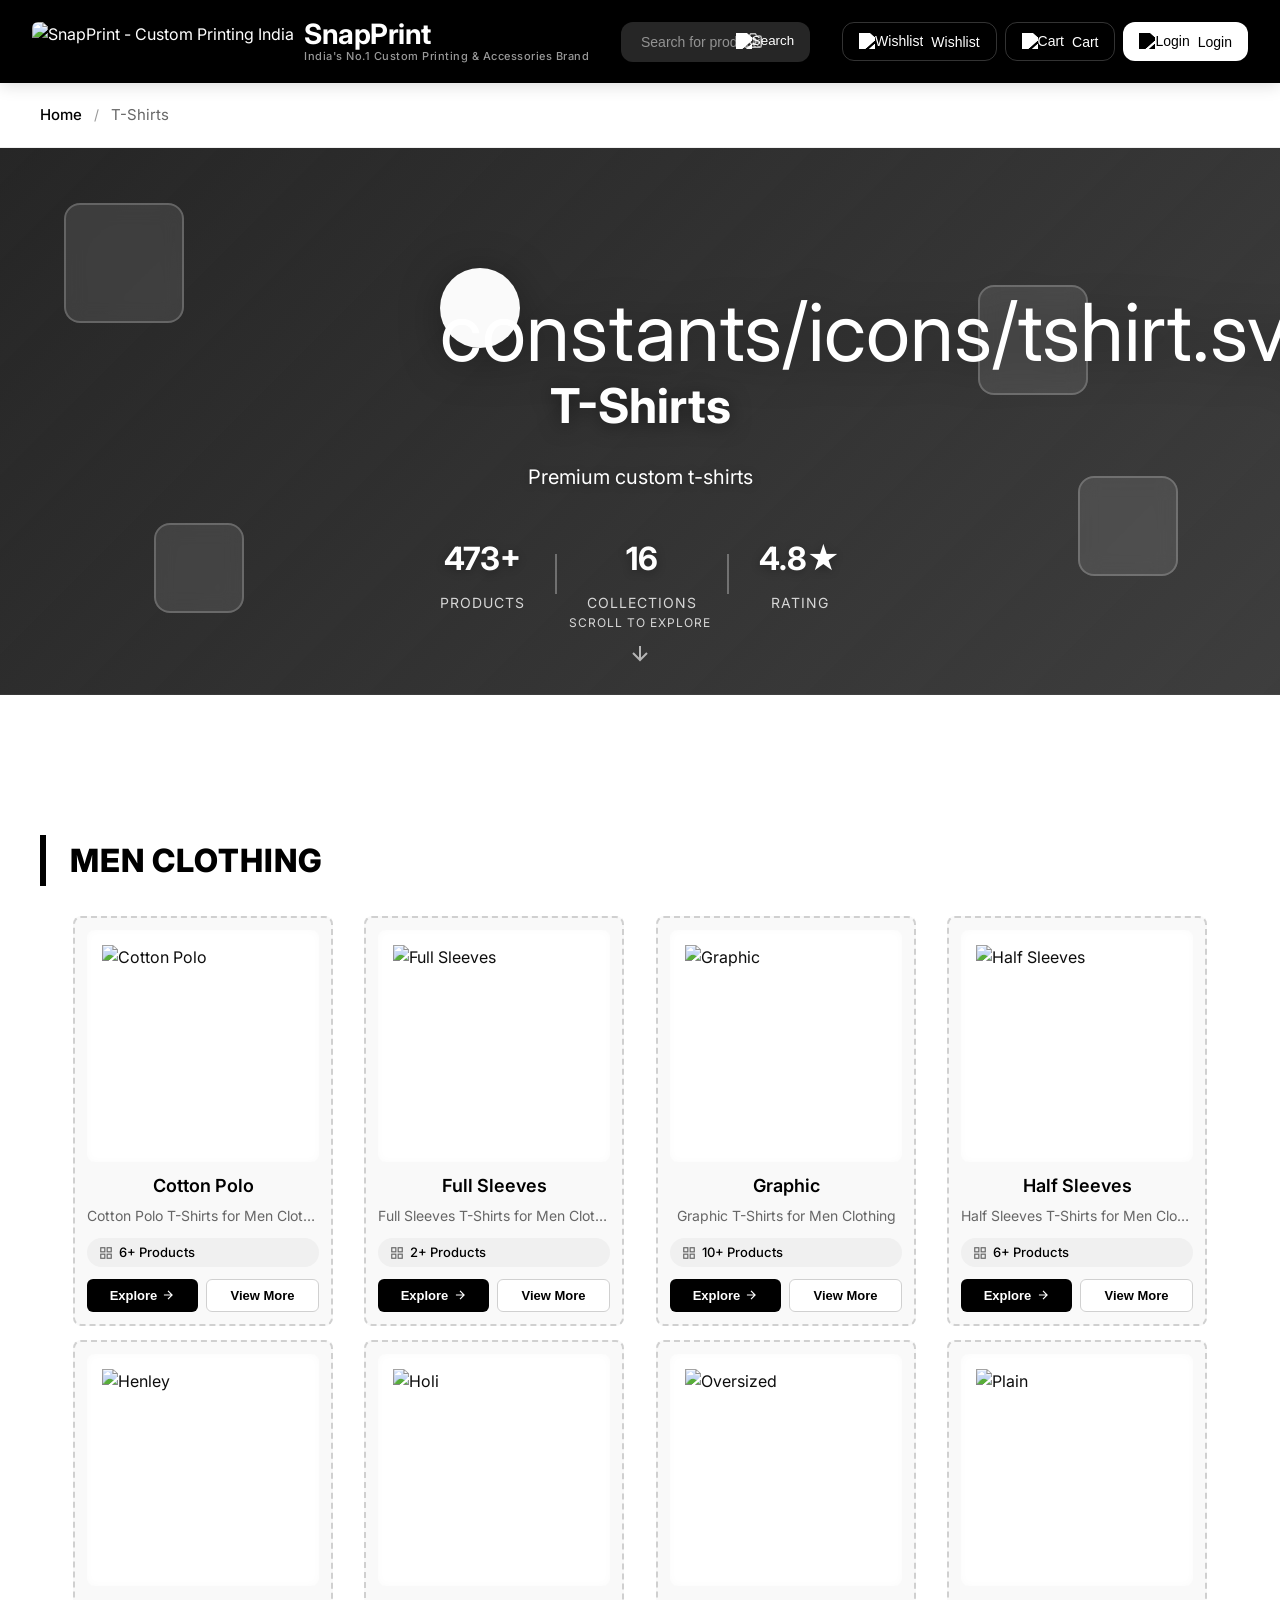
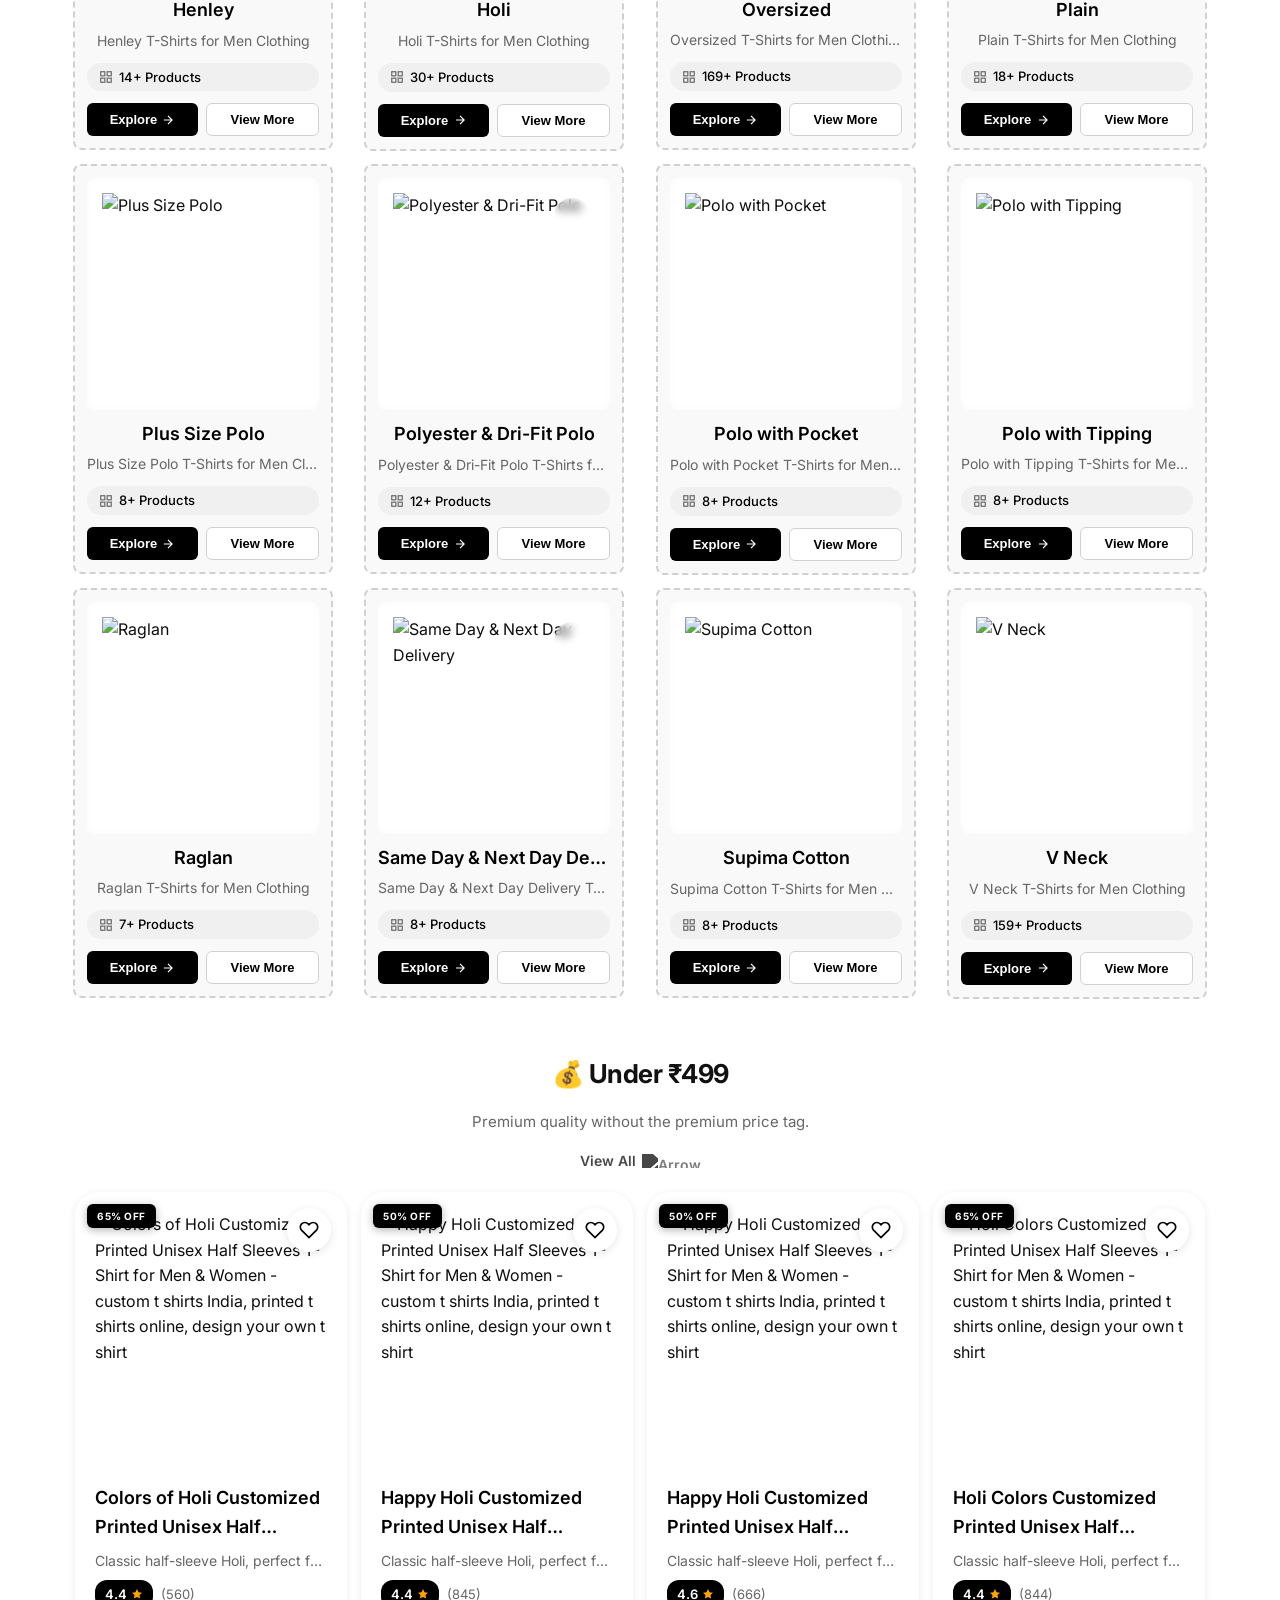
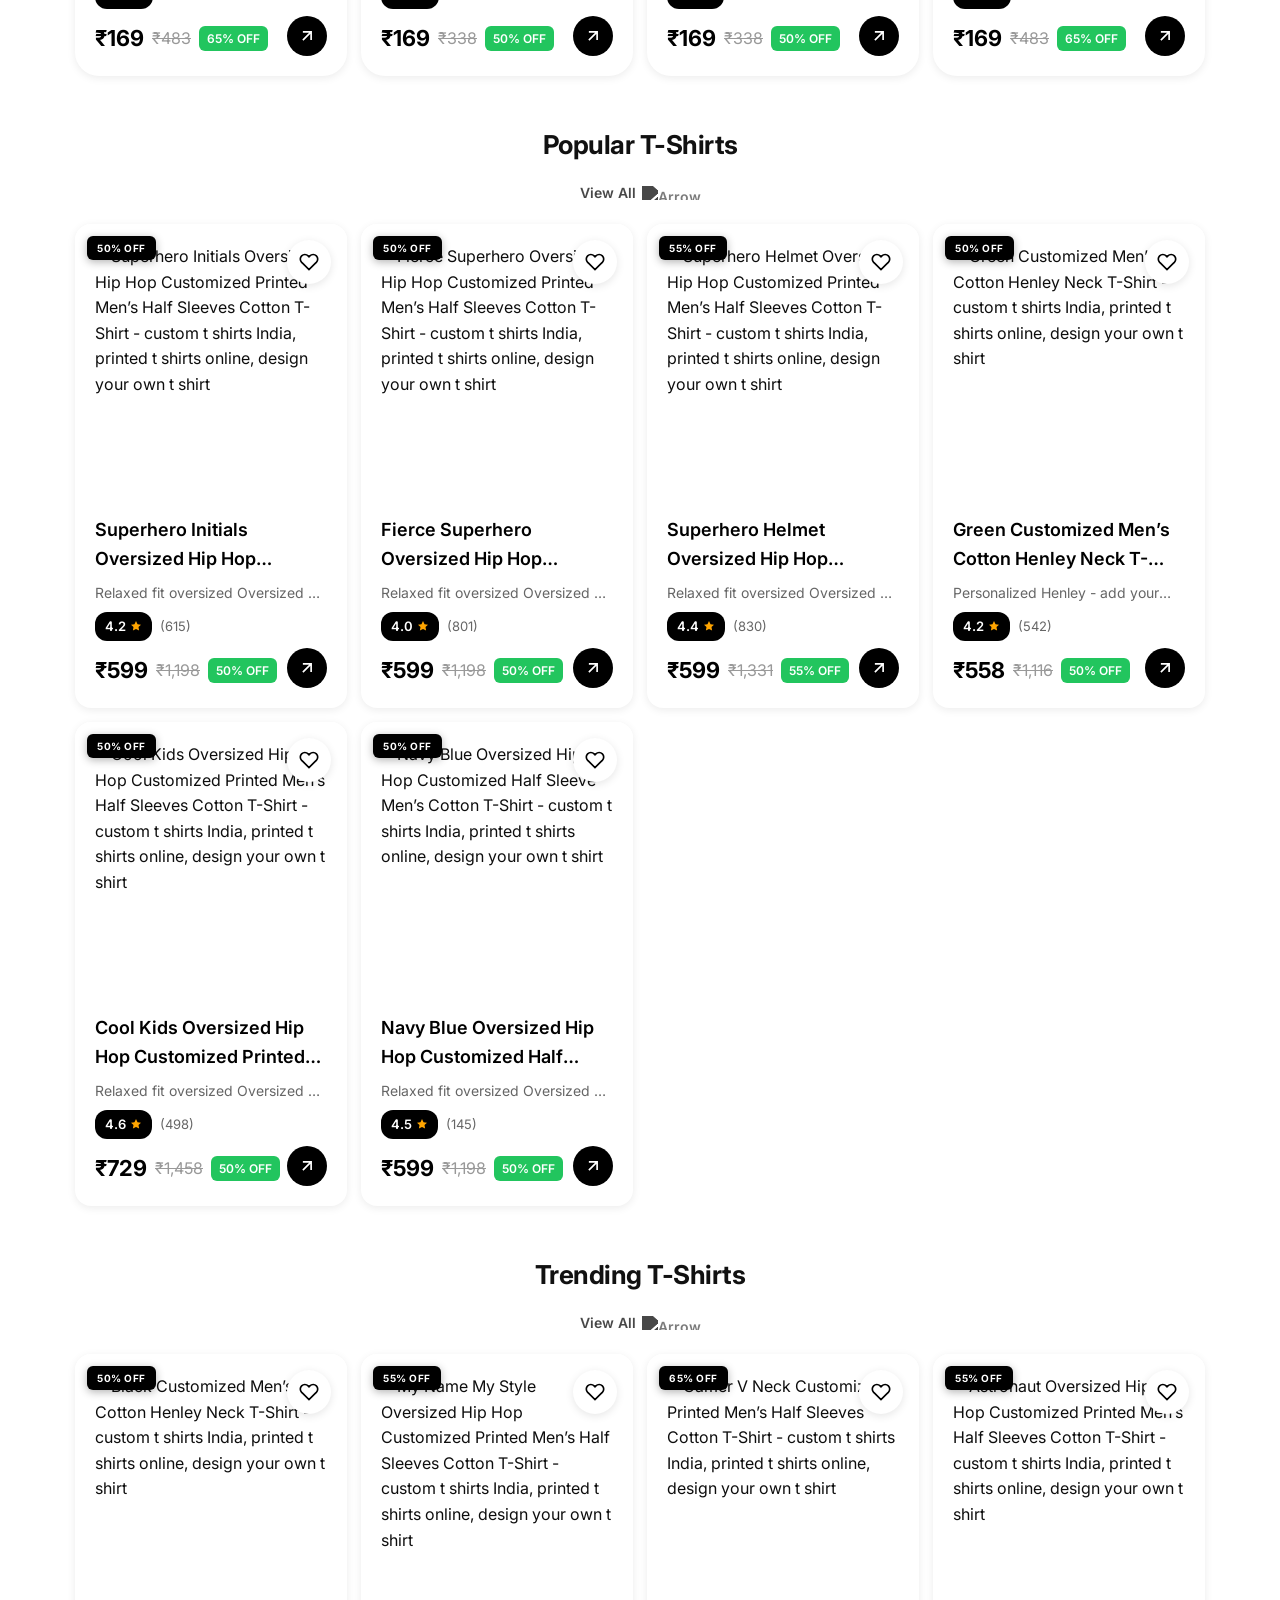
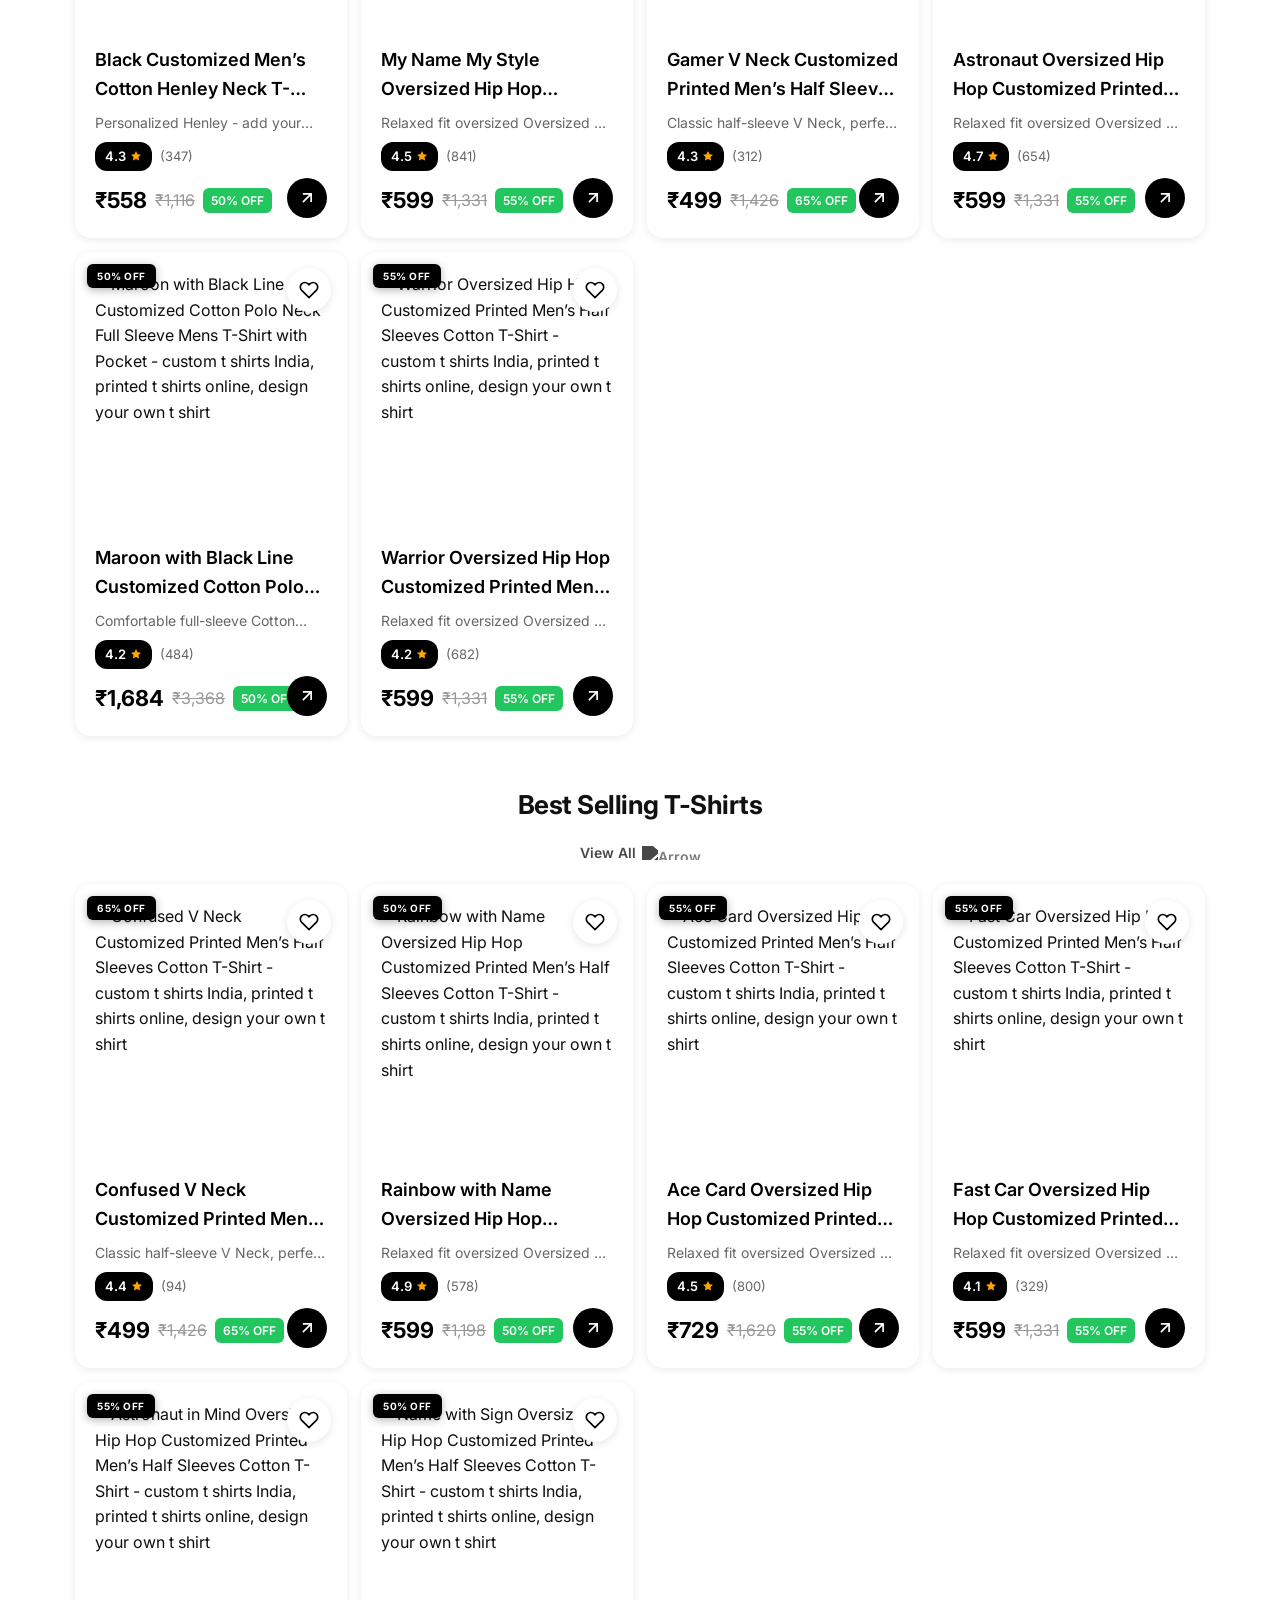
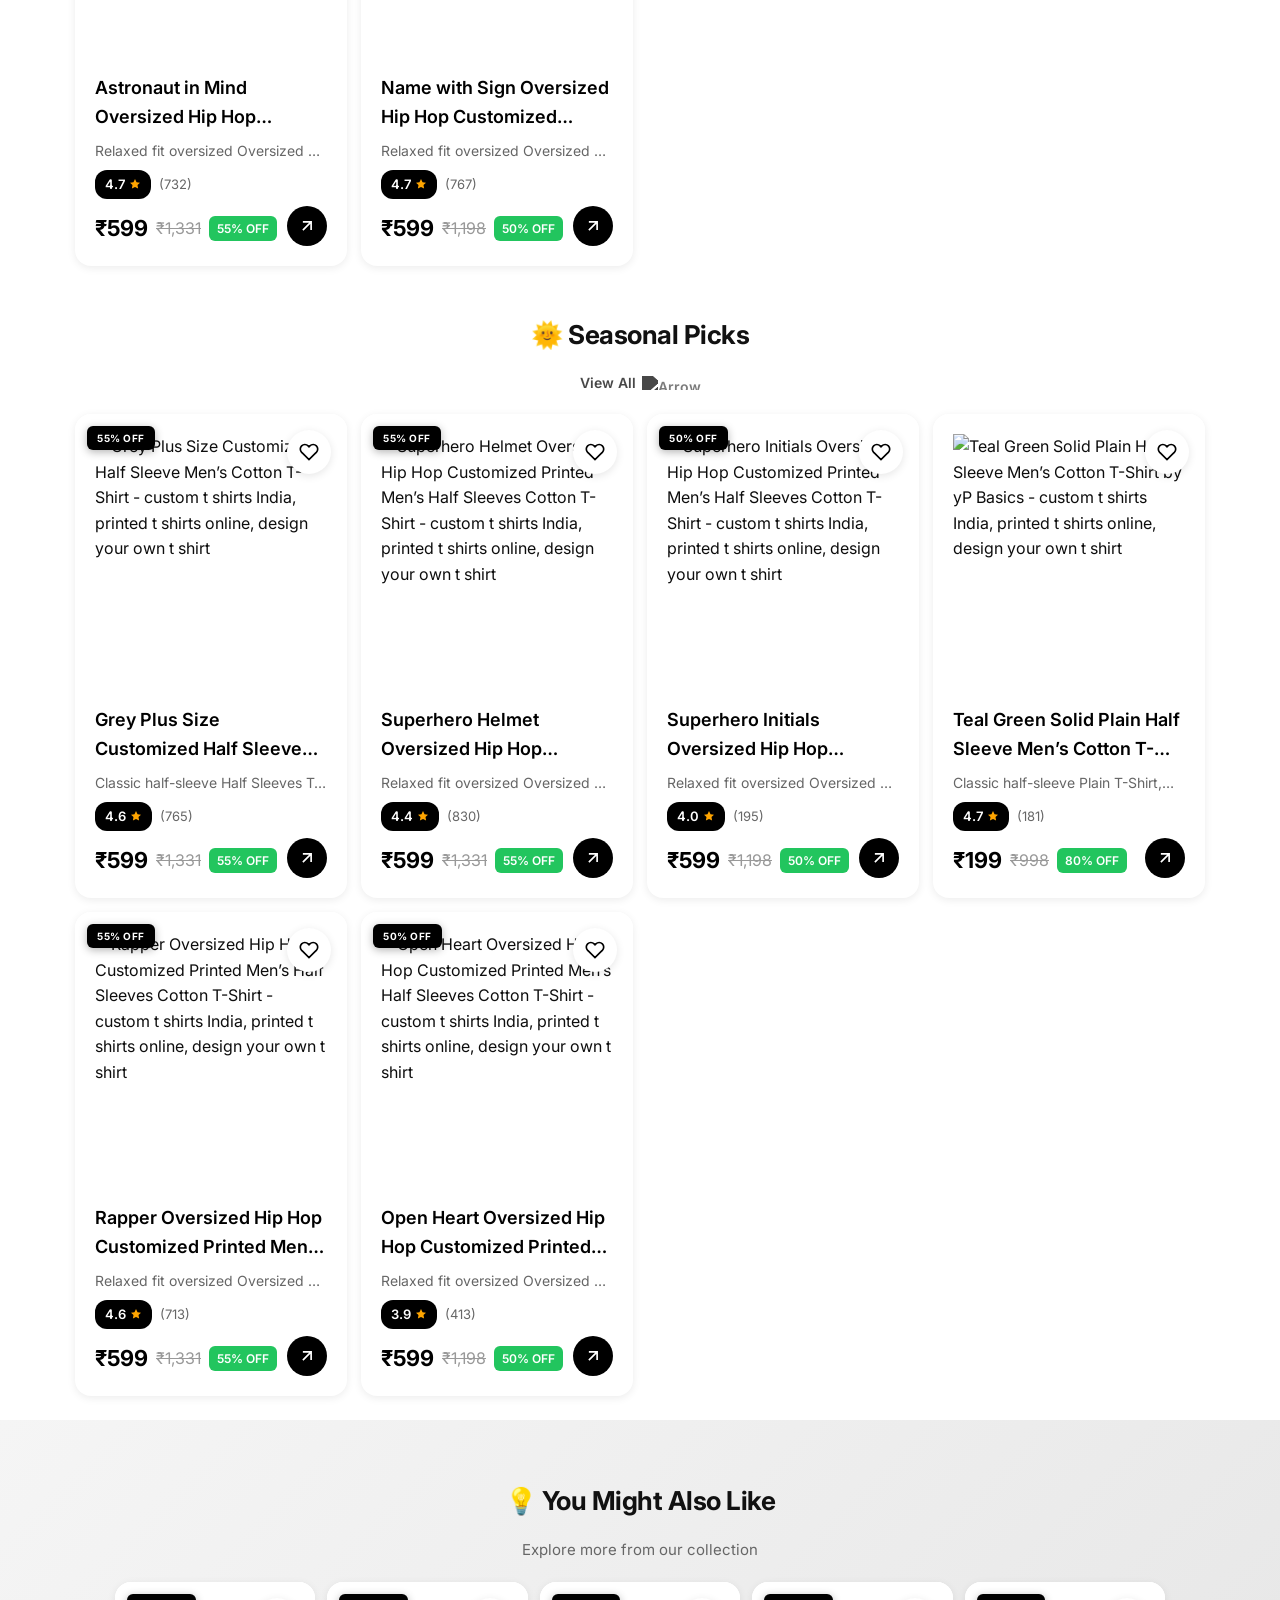
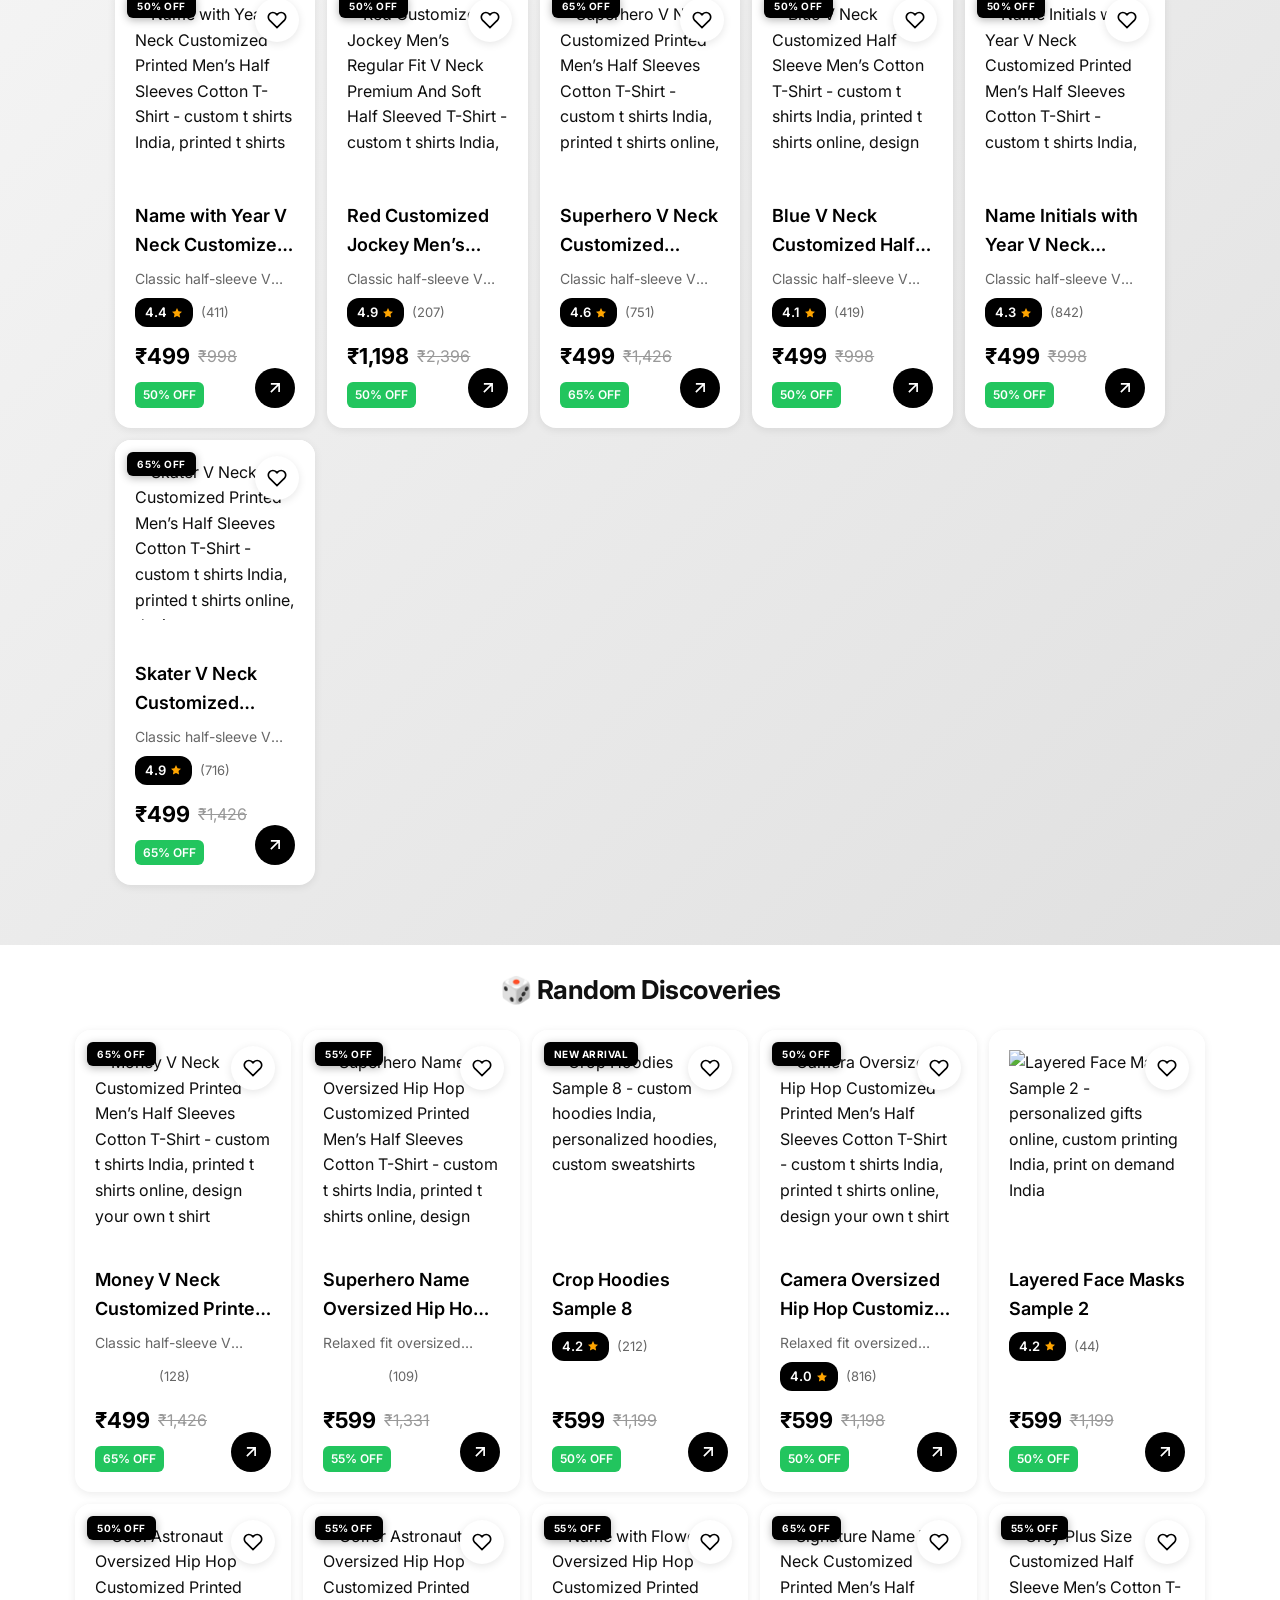
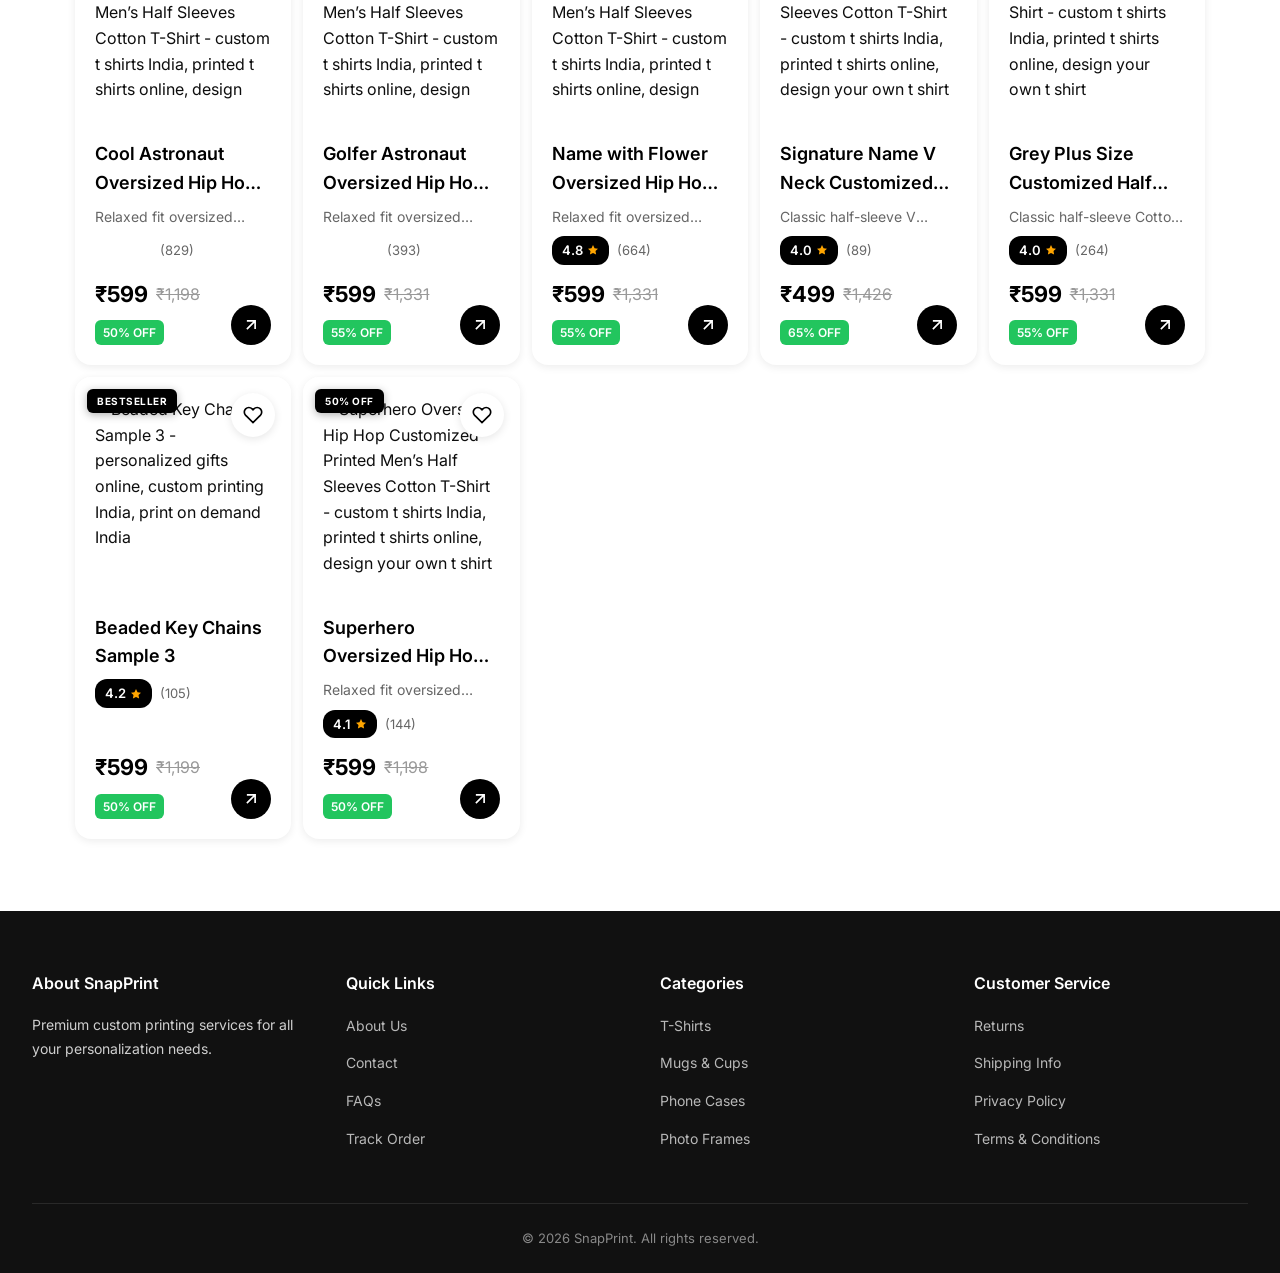
==== commit 9af023c1: "Adding the WhishList Section" ====
--- a/productCategory.html
+++ b/productCategory.html
@@ -90,9 +90,10 @@
                 </div>
 
                 <div class="header-actions">
-                    <button class="header-btn">
+                    <button class="header-btn" id="wishlist-header-btn" onclick="window.location.href='wishlist.html'">
                         <img src="constants/icons/heart.svg" alt="Wishlist" class="icon">
                         <span>Wishlist</span>
+                        <span class="wishlist-badge" id="wishlist-badge" style="display:none;">0</span>
                     </button>
                     <button class="header-btn">
                         <img src="constants/icons/cart.svg" alt="Cart" class="icon">
@@ -318,6 +319,7 @@
 
     <!-- Scripts -->
     <script src="scripts/authService.js"></script>
+    <script src="scripts/wishlistService.js"></script>
     <script src="widgets/loginModal.js"></script>
     <script src="scripts/globalNavigation.js"></script>
     <script src="widgets/productCard.js"></script>
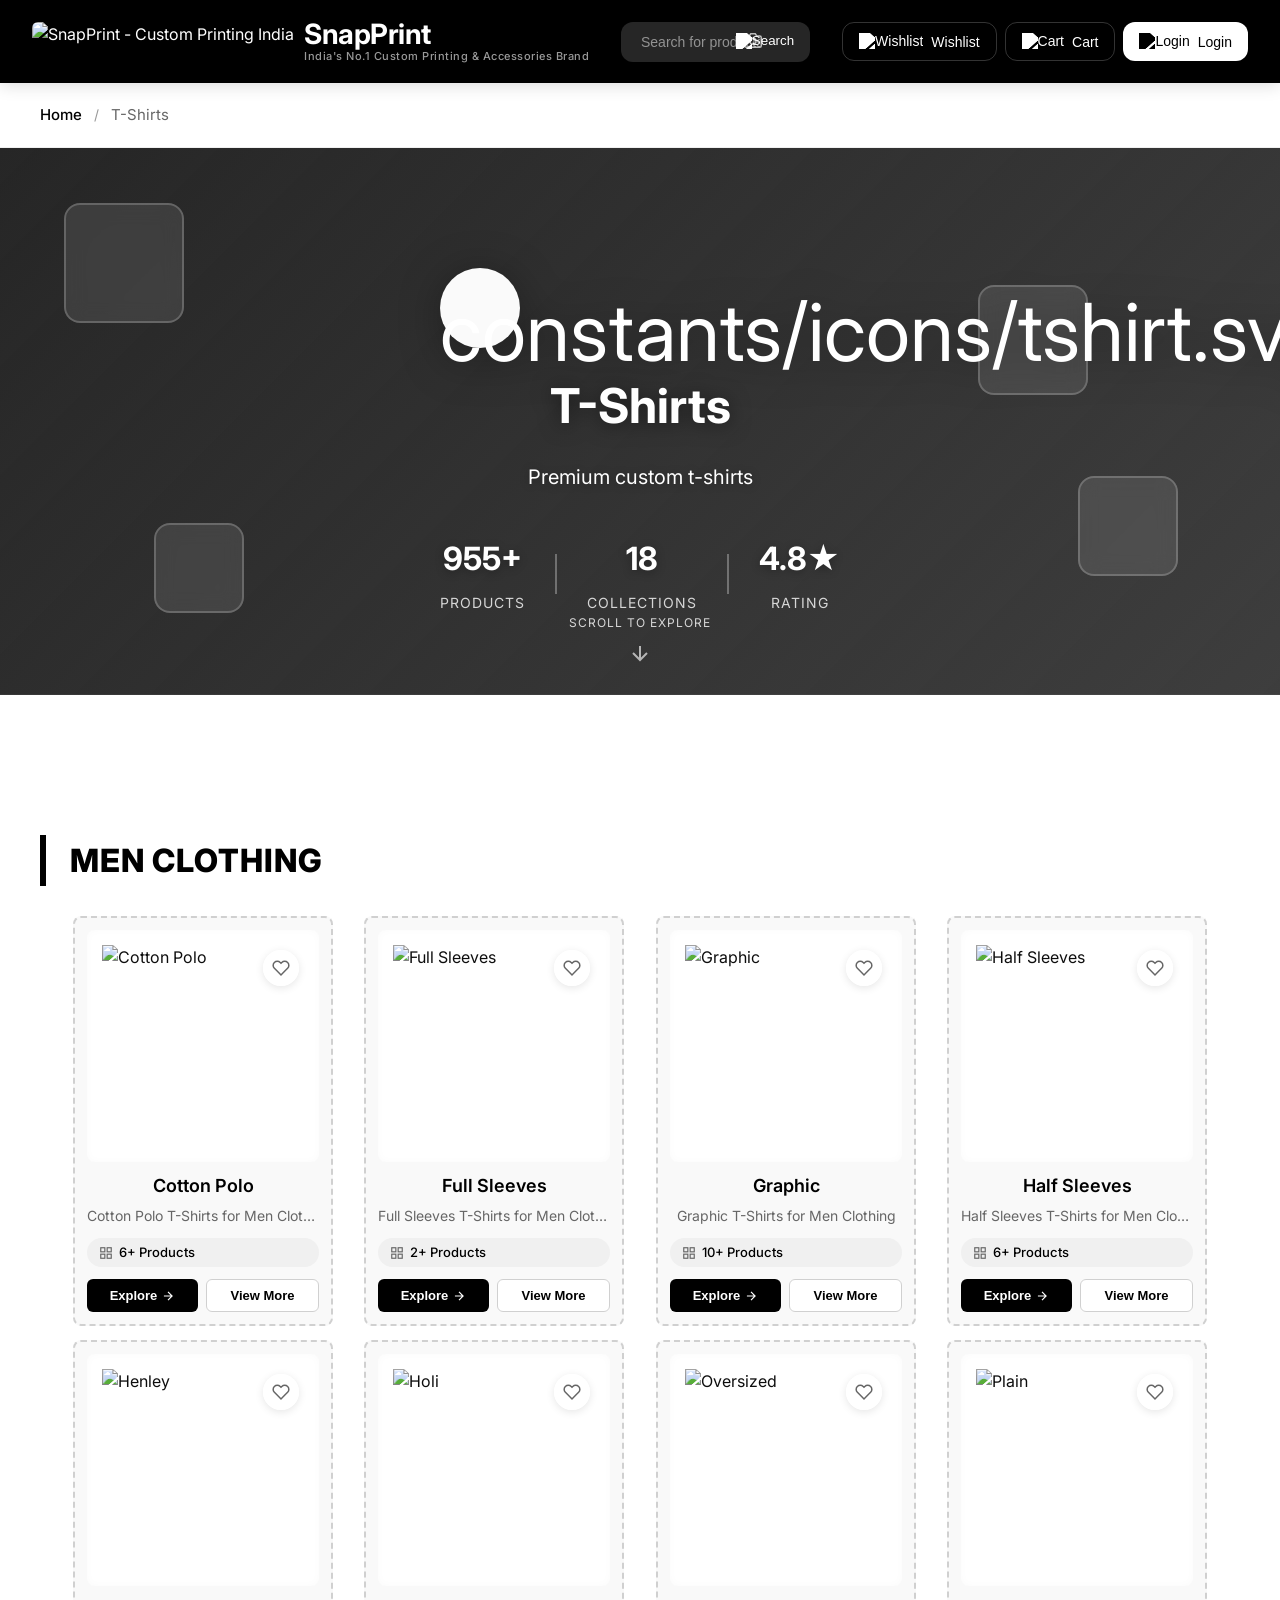
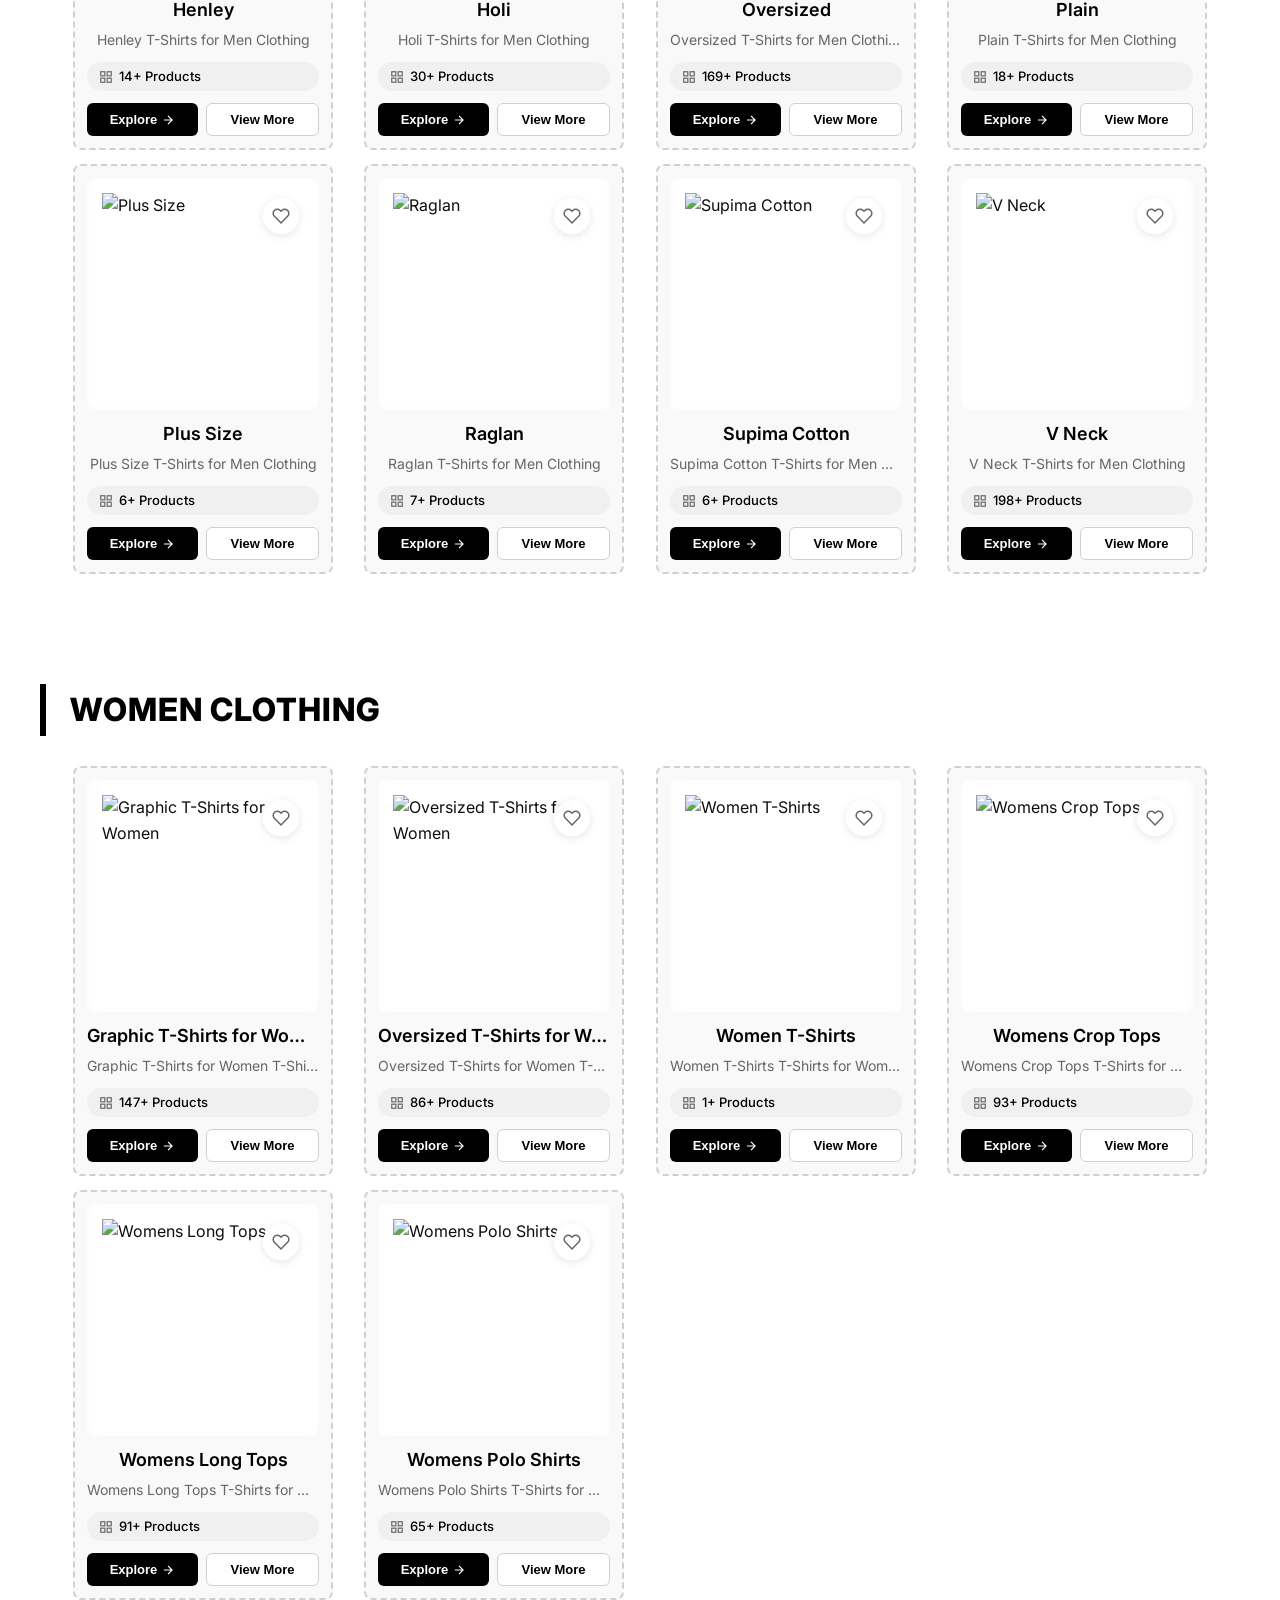
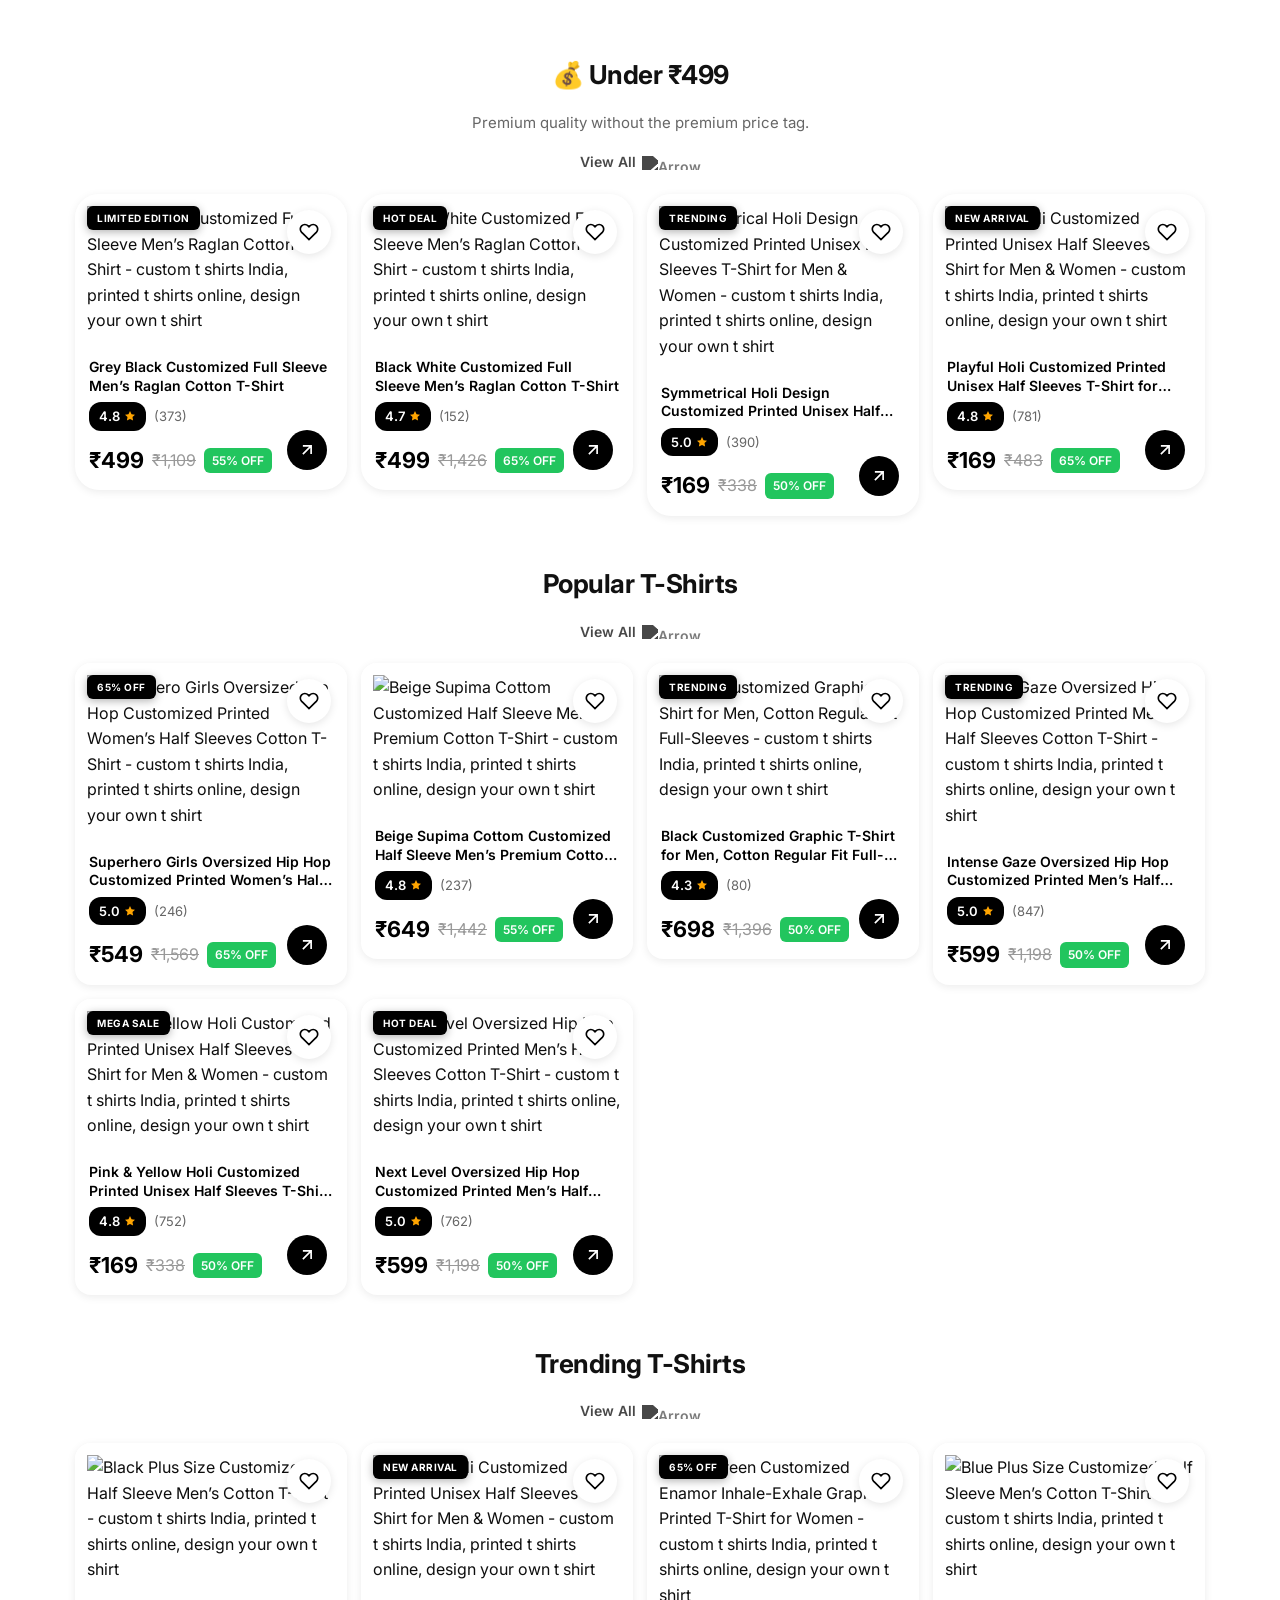
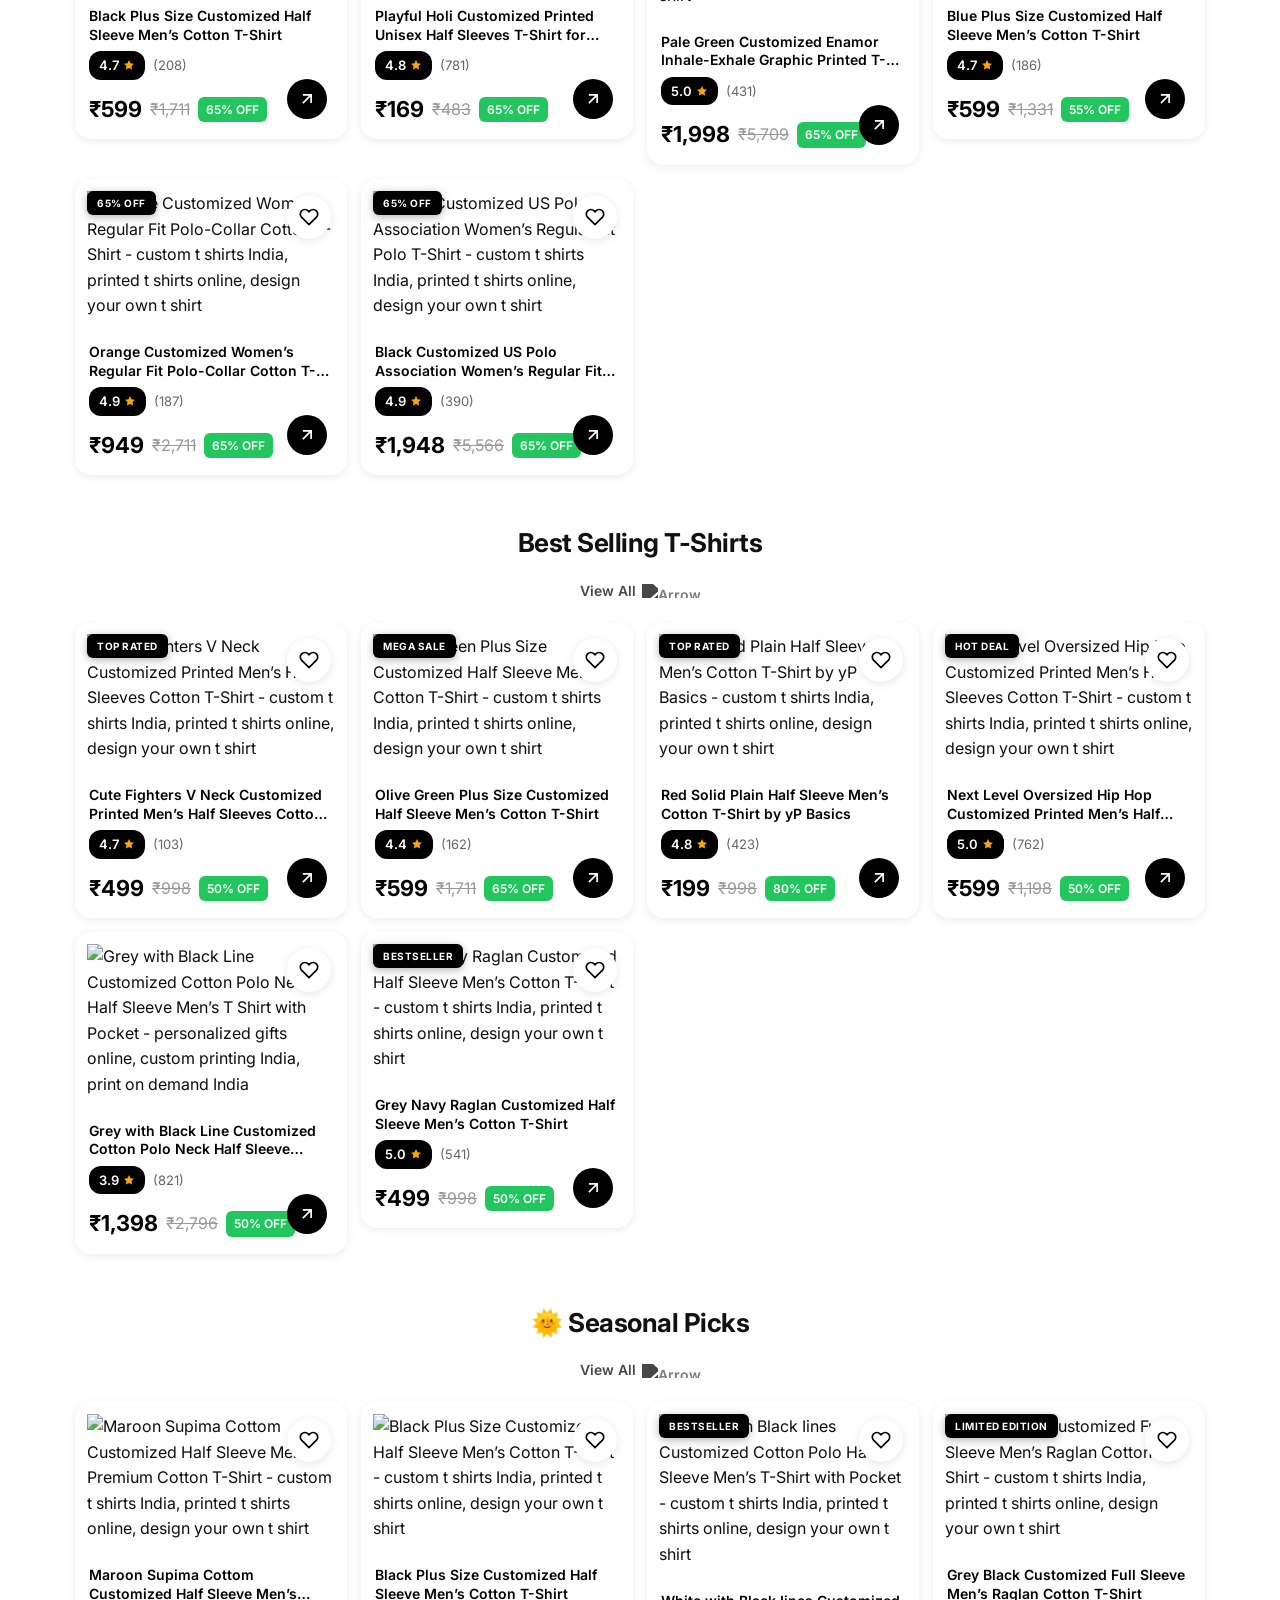
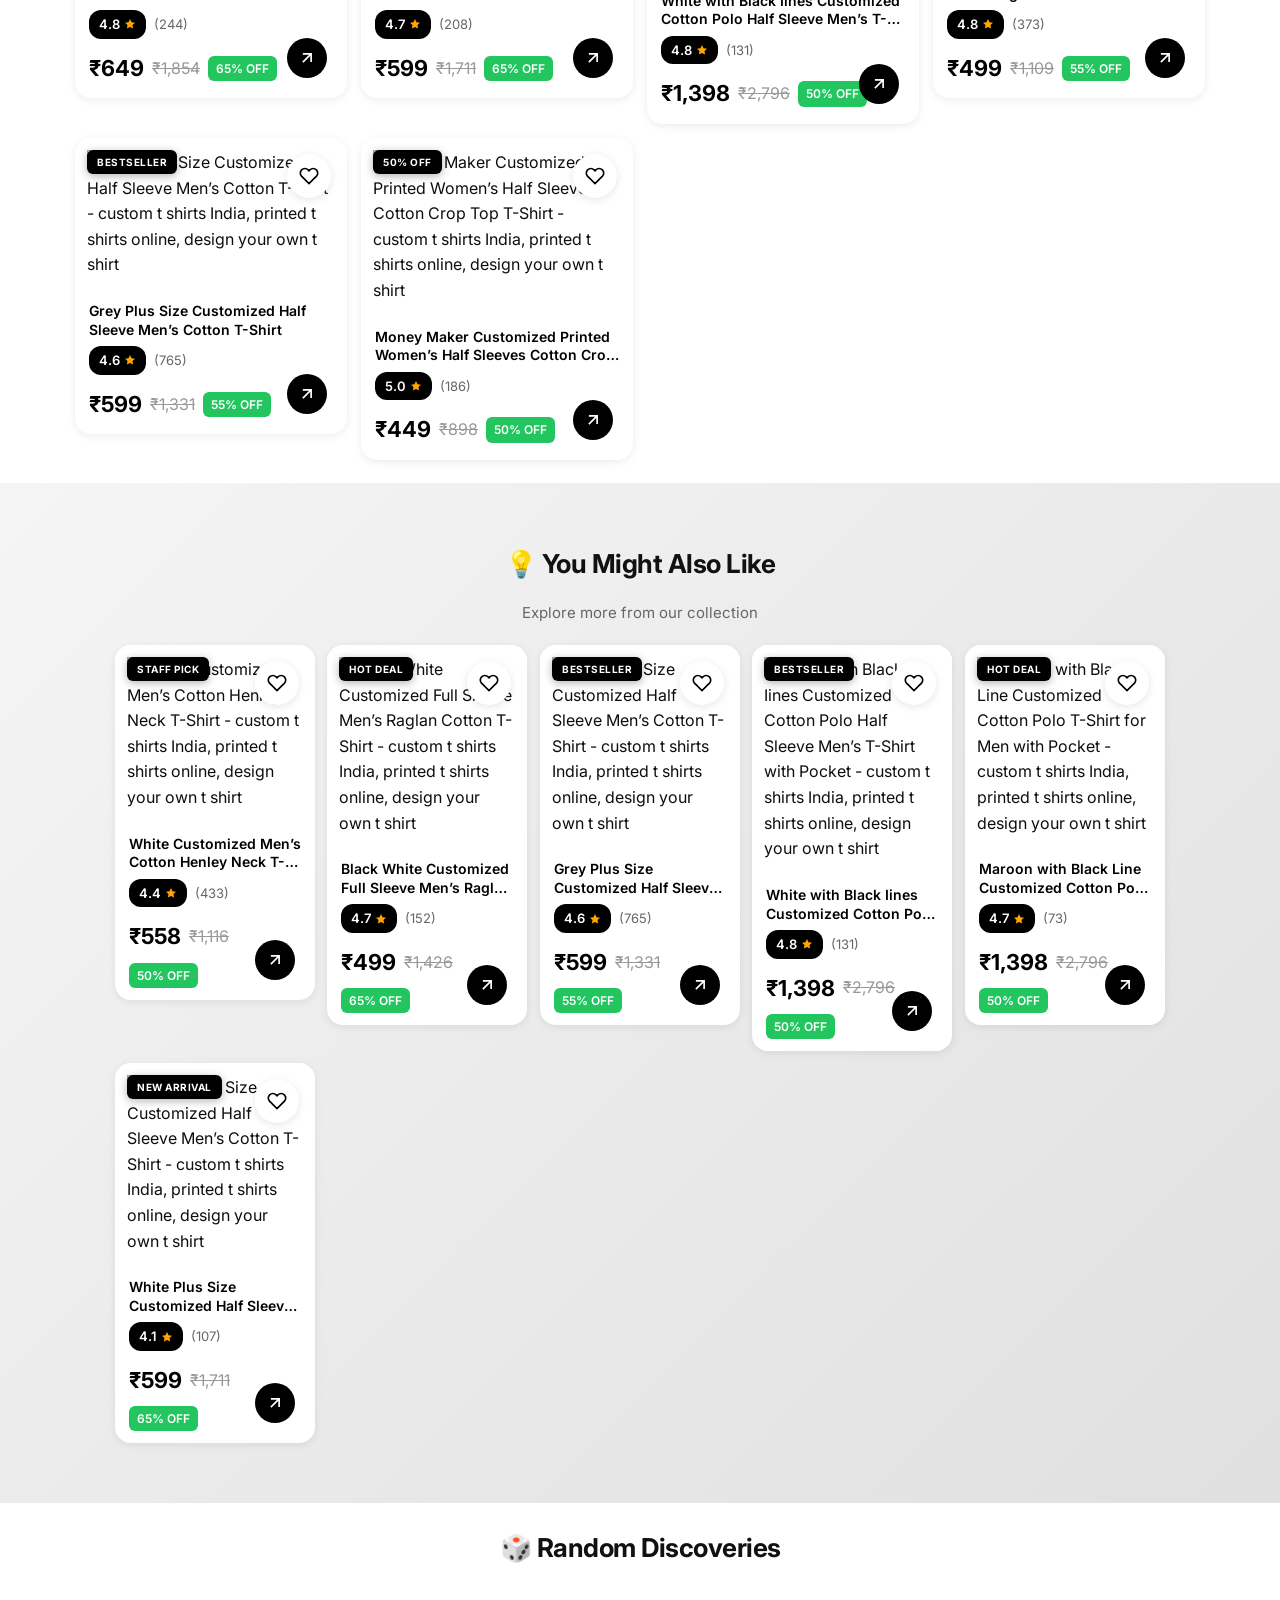
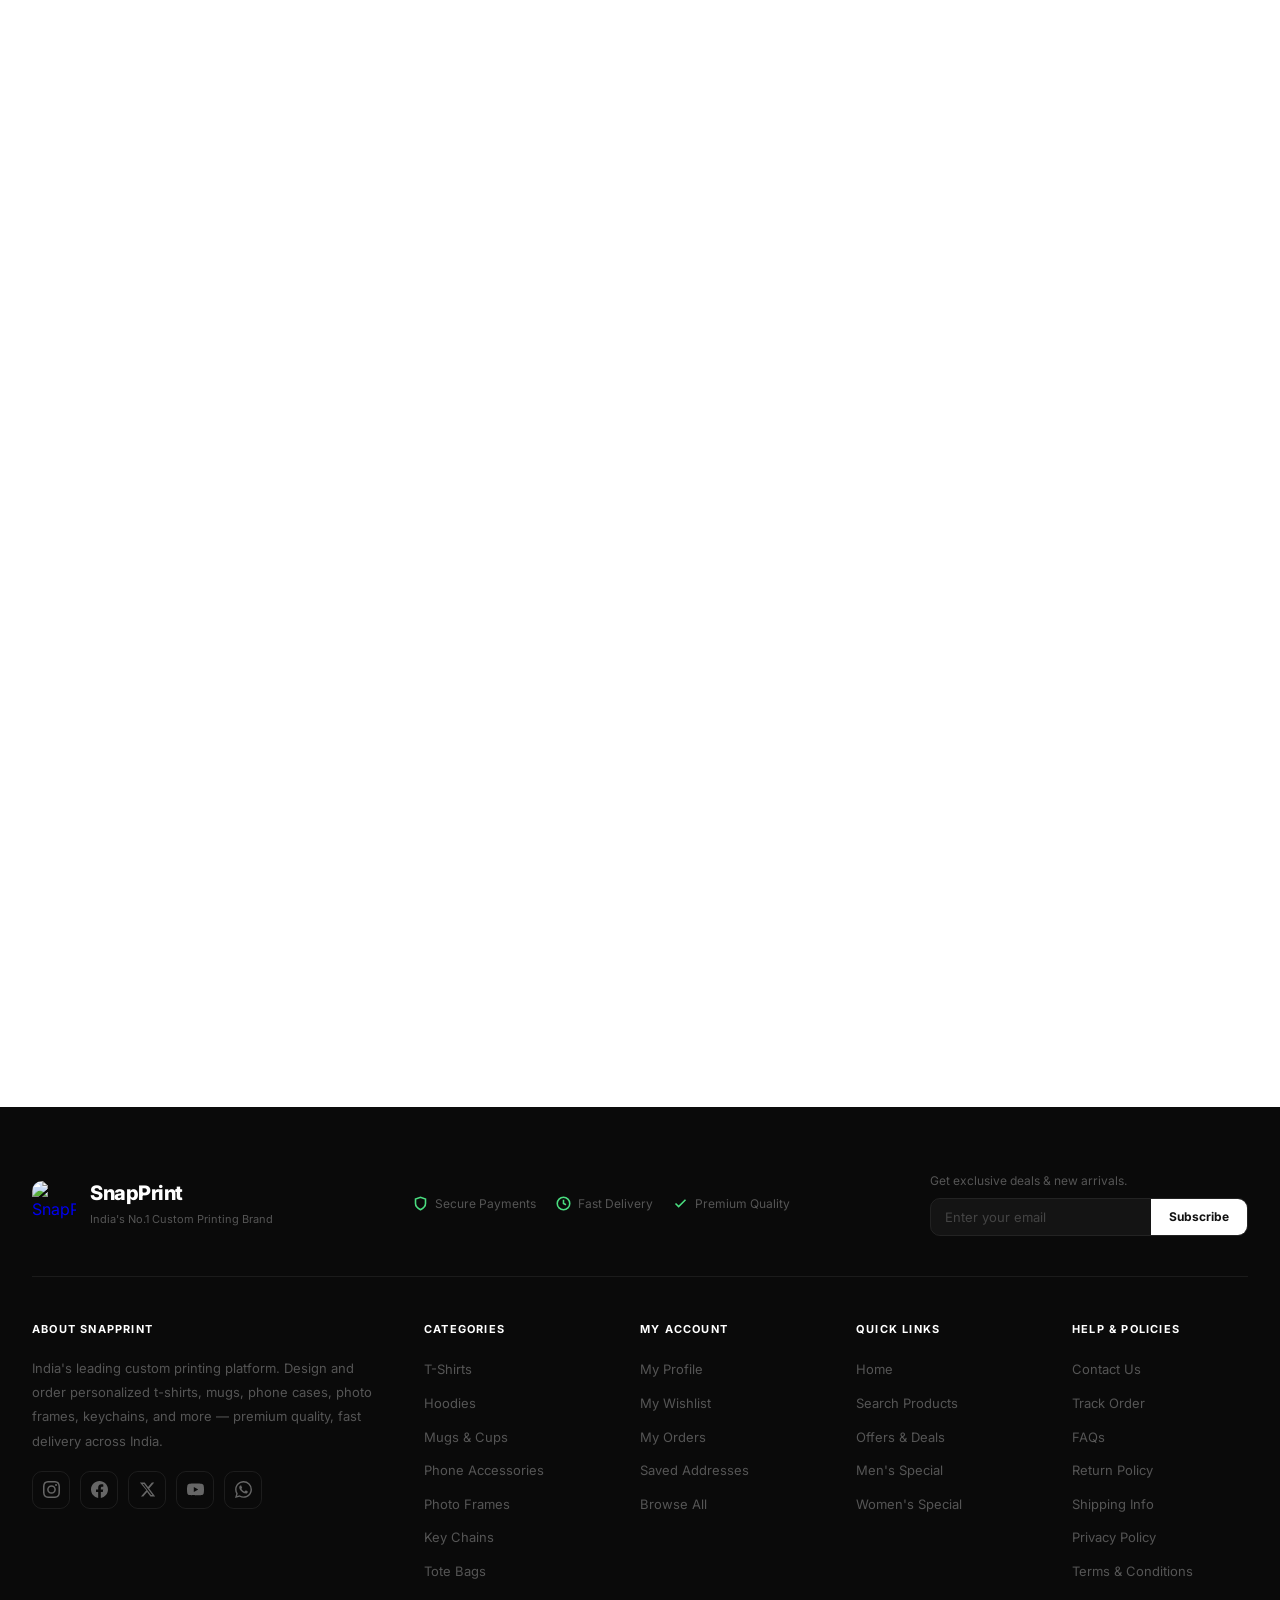
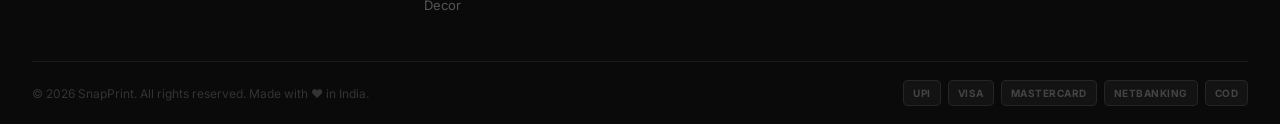
==== commit a1d698d7: "Adding Products" ====
--- a/productCategory.html
+++ b/productCategory.html
@@ -12,13 +12,50 @@
     <link rel="stylesheet" href="styles/homepage.css">
     <link rel="stylesheet" href="styles/productCategory.css">
     <link rel="stylesheet" href="styles/loginModal.css">
-    <script src="scripts/dataService.js"></script>
+    <script src="scripts/dataService.js?v=1779533017222"></script>
     <script src="scripts/analyticsService.js"></script>
 
     <link rel="stylesheet" href="styles/loader.css">
     <script src="scripts/loader.js"></script>
-    <link rel="icon" type="image/x-icon" href="constants/images/favicon.ico">
-    <link rel="apple-touch-icon" href="constants/images/apple-touch-icon.png">
+    <link rel="icon" type="image/x-icon" href="https://snapprint.in/constants/images/favicon.ico">
+    <link rel="icon" type="image/png" sizes="192x192" href="https://snapprint.in/constants/images/logo-192x192.png">
+    <link rel="apple-touch-icon" href="https://snapprint.in/constants/images/logo-192x192.png">
+    <meta name="robots" content="index, follow, max-image-preview:large, max-snippet:-1, max-video-preview:-1">
+    <link rel="canonical" href="https://snapprint.in/productCategory.html">
+    <meta property="og:title" content="SnapPrint - Product Categories">
+    <meta property="og:description" content="Browse all custom printing products including clothing, mugs, accessories, and more. Design and order personalized products online with ease.">
+    <meta property="og:image" content="https://snapprint.in/constants/images/logo.jpeg">
+    <meta property="og:url" content="https://snapprint.in/productCategory.html">
+    <meta property="og:type" content="website">
+    <meta name="twitter:card" content="summary_large_image">
+    <meta name="twitter:title" content="SnapPrint - Product Categories">
+    <meta name="twitter:description" content="Browse all custom printing products including clothing, mugs, accessories, and more. Design and order personalized products online with ease.">
+    <meta name="twitter:image" content="https://snapprint.in/constants/images/logo.jpeg">
+    <script type="application/ld+json">
+    {
+      "@context": "https://schema.org",
+      "@type": "WebPage",
+      "name": "Product Categories - SnapPrint",
+      "description": "Browse all custom printing categories including T-Shirts, Hoodies, Mugs, and more."
+    }
+    </script>
+    <script type="application/ld+json">
+    {
+      "@context": "https://schema.org",
+      "@type": "BreadcrumbList",
+      "itemListElement": [{
+        "@type": "ListItem",
+        "position": 1,
+        "name": "Home",
+        "item": "https://snapprint.in/"
+      },{
+        "@type": "ListItem",
+        "position": 2,
+        "name": "Categories",
+        "item": "https://snapprint.in/productCategory.html"
+      }]
+    }
+    </script>
 </head>
 <body>
     <!-- Global Loader -->
@@ -277,44 +314,7 @@
         </section>
 
         <!-- Footer -->
-        <footer class="footer">
-            <div class="footer-content">
-                <div class="footer-section">
-                    <h3>About SnapPrint</h3>
-                    <p>Premium custom printing services for all your personalization needs.</p>
-                </div>
-                <div class="footer-section">
-                    <h3>Quick Links</h3>
-                    <ul>
-                        <li><a href="#">About Us</a></li>
-                        <li><a href="#">Contact</a></li>
-                        <li><a href="#">FAQs</a></li>
-                        <li><a href="#">Track Order</a></li>
-                    </ul>
-                </div>
-                <div class="footer-section">
-                    <h3>Categories</h3>
-                    <ul>
-                        <li><a href="productCategory.html?category=tshirts">T-Shirts</a></li>
-                        <li><a href="productCategory.html?category=cups">Mugs & Cups</a></li>
-                        <li><a href="productCategory.html?category=2DMobileCover">Phone Cases</a></li>
-                        <li><a href="productCategory.html?category=woodenFrame">Photo Frames</a></li>
-                    </ul>
-                </div>
-                <div class="footer-section">
-                    <h3>Customer Service</h3>
-                    <ul>
-                        <li><a href="#">Returns</a></li>
-                        <li><a href="#">Shipping Info</a></li>
-                        <li><a href="#">Privacy Policy</a></li>
-                        <li><a href="#">Terms & Conditions</a></li>
-                    </ul>
-                </div>
-            </div>
-            <div class="footer-bottom">
-                <p>&copy; 2026 SnapPrint. All rights reserved.</p>
-            </div>
-        </footer>
+        <div id="site-footer"></div>
     </div>
 
     <!-- Scripts -->
@@ -325,5 +325,6 @@
     <script src="widgets/productCard.js"></script>
     <script src="scripts/scrollReveal.js"></script>
     <script src="scripts/productCategory.js"></script>
+    <script src="widgets/footer.js"></script>
 </body>
 </html>
--- a/styles/homepage.css
+++ b/styles/homepage.css
@@ -335,6 +335,7 @@
     grid-template-columns: repeat(auto-fit, minmax(140px, 1fr));
     gap: 20px;
     padding: 0 24px;
+    min-height: 200px;
 }
 
 .category-unit {
@@ -400,6 +401,137 @@
     animation: fadeInUp 0.6s ease-out 0.4s both;
 }
 
+/* ========== COLORED FEATURED BLOCKS ========== */
+.colored-block-section {
+    padding: 24px;
+    animation: fadeInUp 0.6s ease-out 0.4s both;
+}
+
+.colored-block-container {
+    border-radius: 20px;
+    padding: 20px;
+    margin-bottom: 16px;
+}
+
+.bg-blue {
+    background-color: #E5F3FE;
+}
+
+.bg-purple {
+    background-color: #EFE8FF;
+}
+
+.bg-green {
+    background-color: #E2F6EF;
+}
+
+.bg-red {
+    background-color: #FEECEB;
+}
+
+.bg-orange {
+    background-color: #FFF2E5;
+}
+
+.colored-block-header {
+    display: flex;
+    justify-content: space-between;
+    align-items: center;
+    margin-bottom: 16px;
+}
+
+.colored-block-header h2 {
+    font-size: 20px;
+    font-weight: 700;
+    color: var(--gray-900);
+}
+
+.colored-block-arrow {
+    width: 32px;
+    height: 32px;
+    background: var(--color-black);
+    color: var(--color-white);
+    border-radius: 50%;
+    display: flex;
+    align-items: center;
+    justify-content: center;
+    text-decoration: none;
+    transition: transform 0.3s ease;
+}
+
+.colored-block-arrow:hover {
+    transform: scale(1.1);
+}
+
+.colored-block-arrow svg {
+    width: 16px;
+    height: 16px;
+    stroke: white;
+}
+
+.colored-block-grid {
+    display: grid;
+    grid-template-columns: repeat(4, 1fr);
+    gap: 12px;
+}
+
+.colored-block-card {
+    background: var(--color-white);
+    border-radius: 12px;
+    overflow: hidden;
+    text-decoration: none;
+    color: var(--text-primary);
+    display: flex;
+    flex-direction: column;
+    transition: transform 0.3s ease;
+}
+
+.colored-block-card:hover {
+    transform: translateY(-4px);
+    box-shadow: 0 8px 24px rgba(0, 0, 0, 0.1);
+}
+
+.colored-block-img-container {
+    width: 100%;
+    aspect-ratio: 1;
+    padding: 12px;
+    background: #f9f9f9;
+    display: flex;
+    align-items: center;
+    justify-content: center;
+}
+
+.colored-block-img-container img {
+    width: 100%;
+    height: 100%;
+    object-fit: contain;
+}
+
+.colored-block-info {
+    padding: 12px;
+}
+
+.colored-block-title {
+    font-size: 13px;
+    color: var(--gray-700);
+    margin-bottom: 4px;
+    white-space: nowrap;
+    overflow: hidden;
+    text-overflow: ellipsis;
+}
+
+.colored-block-subtitle {
+    font-size: 14px;
+    font-weight: 700;
+    color: var(--color-black);
+}
+
+@media (max-width: 768px) {
+    .colored-block-grid {
+        grid-template-columns: repeat(2, 1fr);
+    }
+}
+
 .product-grid {
     display: grid;
     grid-template-columns: repeat(auto-fill, minmax(260px, 1fr));
@@ -450,9 +582,11 @@
     width: 100%;
     aspect-ratio: 1;
     overflow: hidden;
-    background: #ffffff; /* White background for clean look */
+    background: #ffffff;
+    /* White background for clean look */
     position: relative;
-    padding: 20px; /* Padding for better product presentation */
+    padding: 20px;
+    /* Padding for better product presentation */
     display: flex;
     align-items: center;
     justify-content: center;
@@ -461,7 +595,8 @@
 .product-card-image img {
     width: 100%;
     height: 100%;
-    object-fit: contain; /* Changed from cover to contain */
+    object-fit: contain;
+    /* Changed from cover to contain */
     transition: transform 0.3s ease;
 }
 
@@ -943,7 +1078,7 @@
         flex-direction: column;
     }
 
-    .product-title {
+    .product-card-title {
         font-size: 14px;
         -webkit-line-clamp: 2;
         line-height: 1.4;
@@ -960,30 +1095,24 @@
         /* Hide rating on mobile */
     }
 
-    .product-price {
+    .product-card-price {
         font-size: 16px;
         font-weight: 700;
         line-height: 1.2;
     }
 
-    .product-original-price {
+    .product-card-original-price {
         font-size: 12px;
         line-height: 1.2;
     }
 
-    .product-discount {
+    .product-card-discount {
         font-size: 10px;
         flex-shrink: 0;
         line-height: 1.2;
     }
 
-    .product-badge {
-        padding: 4px 8px;
-        font-size: 8px;
-        top: 8px;
-        left: 8px;
-        max-width: calc(100% - 16px);
-    }
+    /* Merged with main badge styles below */
 
     .product-bottom-row {
         margin-top: auto;
@@ -1019,14 +1148,14 @@
     }
 
     .product-badge {
-        padding: 4px 8px;
-        font-size: 8px;
+        padding: 5px 10px;
+        font-size: 10px;
+        font-weight: 700;
         top: 8px;
         left: 8px;
-        max-width: calc(100% - 16px);
+        max-width: none;
         white-space: nowrap;
-        overflow: hidden;
-        text-overflow: ellipsis;
+        z-index: 3;
     }
 
     .section-header {
@@ -1113,20 +1242,20 @@
         gap: 5px;
     }
 
-    .product-title {
+    .product-card-title {
         font-size: 12px;
         line-height: 1.3;
     }
 
-    .product-price {
+    .product-card-price {
         font-size: 14px;
     }
 
-    .product-original-price {
+    .product-card-original-price {
         font-size: 10px;
     }
 
-    .product-discount {
+    .product-card-discount {
         font-size: 9px;
     }
 
@@ -1151,8 +1280,8 @@
     }
 
     .product-badge {
-        padding: 3px 6px;
-        font-size: 7px;
+        padding: 4px 8px;
+        font-size: 9px;
         letter-spacing: 0.3px;
     }
 
@@ -1227,38 +1356,38 @@
         gap: 2px;
     }
 
-    .product-title {
+    .product-card-title {
         font-size: 10px !important;
         line-height: 1.2 !important;
     }
 
-    .product-price {
+    .product-card-price {
         font-size: 11px !important;
     }
 
-    .product-original-price {
+    .product-card-original-price {
         font-size: 8px !important;
     }
 
-    .product-discount {
+    .product-card-discount {
         font-size: 7px !important;
     }
 
     .product-badge {
-        padding: 2px 5px !important;
-        font-size: 6px !important;
+        padding: 3px 6px !important;
+        font-size: 9px !important;
     }
 
     .wishlist-btn,
     .product-arrow-btn {
         width: 26px !important;
-        height: 26px !important;
+        min-height: 38px !important; height: auto !important;
     }
 
     .wishlist-btn svg,
     .product-arrow-btn svg {
         width: 12px !important;
-        height: 12px !important;
+        min-height: 38px !important; height: auto !important;
     }
 
     .category-grid {
@@ -1580,8 +1709,8 @@
 /* ========== SCROLL REVEAL ANIMATIONS ========== */
 .reveal {
     opacity: 0;
-    transition: all 0.8s cubic-bezier(0.16, 1, 0.3, 1);
-    will-change: transform, opacity;
+    transition: opacity 0.8s cubic-bezier(0.16, 1, 0.3, 1), transform 0.8s cubic-bezier(0.16, 1, 0.3, 1), filter 0.8s cubic-bezier(0.16, 1, 0.3, 1);
+    will-change: opacity, transform, filter;
 }
 
 .reveal-up {
@@ -1616,22 +1745,119 @@
 }
 
 /* Staggered Delay Utilities */
-.stagger-1 { transition-delay: 0.1s; }
-.stagger-2 { transition-delay: 0.2s; }
-.stagger-3 { transition-delay: 0.3s; }
-.stagger-4 { transition-delay: 0.4s; }
-.stagger-5 { transition-delay: 0.5s; }
-.stagger-6 { transition-delay: 0.6s; }
-.stagger-7 { transition-delay: 0.7s; }
-.stagger-8 { transition-delay: 0.8s; }
+.stagger-1 {
+    transition-delay: 0.1s;
+}
+
+.stagger-2 {
+    transition-delay: 0.2s;
+}
+
+.stagger-3 {
+    transition-delay: 0.3s;
+}
+
+.stagger-4 {
+    transition-delay: 0.4s;
+}
+
+.stagger-5 {
+    transition-delay: 0.5s;
+}
+
+.stagger-6 {
+    transition-delay: 0.6s;
+}
+
+.stagger-7 {
+    transition-delay: 0.7s;
+}
+
+.stagger-8 {
+    transition-delay: 0.8s;
+}
 
 /* Grid specific reveal behavior */
-.product-grid > *, 
-.subcategory-grid > *,
-.category-grid > * {
+.product-grid>*,
+.subcategory-grid>*,
+.category-grid>* {
     opacity: 0;
     transform: translateY(30px);
-    transition: all 0.7s cubic-bezier(0.165, 0.84, 0.44, 1);
+    transition: opacity 0.6s cubic-bezier(0.16, 1, 0.3, 1), transform 0.6s cubic-bezier(0.16, 1, 0.3, 1);
+    will-change: opacity, transform;
+}
+
+/* Highly optimized hardware-accelerated CSS stagger transitions */
+.product-grid>.revealed:nth-child(1),
+.subcategory-grid>.revealed:nth-child(1),
+.category-grid>.revealed:nth-child(1) {
+    transition-delay: 0.02s;
+}
+
+.product-grid>.revealed:nth-child(2),
+.subcategory-grid>.revealed:nth-child(2),
+.category-grid>.revealed:nth-child(2) {
+    transition-delay: 0.06s;
+}
+
+.product-grid>.revealed:nth-child(3),
+.subcategory-grid>.revealed:nth-child(3),
+.category-grid>.revealed:nth-child(3) {
+    transition-delay: 0.10s;
+}
+
+.product-grid>.revealed:nth-child(4),
+.subcategory-grid>.revealed:nth-child(4),
+.category-grid>.revealed:nth-child(4) {
+    transition-delay: 0.14s;
+}
+
+.product-grid>.revealed:nth-child(5),
+.subcategory-grid>.revealed:nth-child(5),
+.category-grid>.revealed:nth-child(5) {
+    transition-delay: 0.18s;
+}
+
+.product-grid>.revealed:nth-child(6),
+.subcategory-grid>.revealed:nth-child(6),
+.category-grid>.revealed:nth-child(6) {
+    transition-delay: 0.22s;
+}
+
+.product-grid>.revealed:nth-child(7),
+.subcategory-grid>.revealed:nth-child(7),
+.category-grid>.revealed:nth-child(7) {
+    transition-delay: 0.26s;
+}
+
+.product-grid>.revealed:nth-child(8),
+.subcategory-grid>.revealed:nth-child(8),
+.category-grid>.revealed:nth-child(8) {
+    transition-delay: 0.30s;
+}
+
+.product-grid>.revealed:nth-child(9),
+.subcategory-grid>.revealed:nth-child(9),
+.category-grid>.revealed:nth-child(9) {
+    transition-delay: 0.34s;
+}
+
+.product-grid>.revealed:nth-child(10),
+.subcategory-grid>.revealed:nth-child(10),
+.category-grid>.revealed:nth-child(10) {
+    transition-delay: 0.38s;
+}
+
+.product-grid>.revealed:nth-child(11),
+.subcategory-grid>.revealed:nth-child(11),
+.category-grid>.revealed:nth-child(11) {
+    transition-delay: 0.42s;
+}
+
+.product-grid>.revealed:nth-child(12),
+.subcategory-grid>.revealed:nth-child(12),
+.category-grid>.revealed:nth-child(12) {
+    transition-delay: 0.46s;
 }
 
 .product-grid .revealed,
@@ -1659,7 +1885,7 @@
 /* Main Wide Banner */
 .promo-banner-main {
     position: relative;
-    border-radius: 20px;
+    border-radius: 24px;
     height: 250px;
     background-size: cover;
     background-position: center;
@@ -1668,7 +1894,13 @@
     padding: 40px;
     overflow: hidden;
     color: white;
-    box-shadow: 0 4px 15px rgba(0,0,0,0.05);
+    box-shadow: 0 12px 40px -12px rgba(230, 40, 70, 0.5), inset 0 0 0 1px rgba(255, 255, 255, 0.2);
+    transition: transform 0.4s cubic-bezier(0.25, 1, 0.5, 1), box-shadow 0.4s ease;
+}
+
+.promo-banner-main:hover {
+    transform: translateY(-4px) scale(1.01);
+    box-shadow: 0 24px 50px -12px rgba(230, 40, 70, 0.6), inset 0 0 0 1px rgba(255, 255, 255, 0.3);
 }
 
 .promo-content-left {
@@ -1682,14 +1914,14 @@
     font-weight: 800;
     margin-bottom: 12px;
     line-height: 1.1;
-    text-shadow: 0 2px 4px rgba(0,0,0,0.2);
+    text-shadow: 0 2px 4px rgba(0, 0, 0, 0.2);
 }
 
 .promo-content-left p {
     font-size: 1.1rem;
     margin-bottom: 24px;
     font-weight: 500;
-    text-shadow: 0 1px 2px rgba(0,0,0,0.2);
+    text-shadow: 0 1px 2px rgba(0, 0, 0, 0.2);
 }
 
 .shop-now-btn {
@@ -1702,7 +1934,7 @@
     font-size: 1rem;
     cursor: pointer;
     transition: transform 0.2s;
-    box-shadow: 0 4px 10px rgba(0,0,0,0.15);
+    box-shadow: 0 4px 10px rgba(0, 0, 0, 0.15);
 }
 
 .shop-now-btn:hover {
@@ -1725,7 +1957,7 @@
 
 .promo-banner-card {
     position: relative;
-    border-radius: 16px;
+    border-radius: 20px;
     height: 180px;
     background-size: cover;
     background-position: center;
@@ -1733,8 +1965,8 @@
     display: flex;
     align-items: center;
     overflow: hidden;
-    box-shadow: 0 4px 10px rgba(0,0,0,0.04);
-    
+    box-shadow: 0 8px 24px -8px rgba(0, 0, 0, 0.15), inset 0 0 0 1px rgba(255, 255, 255, 0.4);
+
     /* Animation base */
     width: 100%;
     transition: transform 0.4s cubic-bezier(0.25, 1, 0.5, 1), box-shadow 0.4s ease;
@@ -1745,23 +1977,25 @@
     .promo-row:has(.promo-banner-card:nth-child(1):hover) {
         grid-template-columns: 2fr 1fr 1fr;
     }
+
     .promo-row:has(.promo-banner-card:nth-child(2):hover) {
         grid-template-columns: 1fr 2fr 1fr;
     }
+
     .promo-row:has(.promo-banner-card:nth-child(3):hover) {
         grid-template-columns: 1fr 1fr 2fr;
     }
 
     .promo-row .promo-banner-card:hover {
-        transform: translateY(-4px);
-        box-shadow: 0 12px 30px rgba(0,0,0,0.12);
+        transform: translateY(-4px) scale(1.02);
+        box-shadow: 0 20px 40px -10px rgba(0, 0, 0, 0.25), inset 0 0 0 1px rgba(255, 255, 255, 0.6);
         z-index: 10;
     }
 }
 
 .promo-banner-card:hover {
     transform: translateY(-4px);
-    box-shadow: 0 8px 20px rgba(0,0,0,0.08);
+    box-shadow: 0 8px 20px rgba(0, 0, 0, 0.08);
 }
 
 
@@ -1825,6 +2059,7 @@
     .promo-row {
         grid-template-columns: 1fr 1fr;
     }
+
     .promo-banner-card {
         width: 100%;
     }
@@ -1834,26 +2069,26 @@
     .promo-banners-section {
         padding: 16px;
     }
-    
+
     .promo-banner-main {
         height: 200px;
         padding: 24px;
         justify-content: center;
         text-align: center;
     }
-    
+
     .promo-content-left {
         max-width: 100%;
     }
-    
+
     .promo-content-left h2 {
         font-size: 1.8rem;
     }
-    
+
     .promo-row {
         display: contents;
     }
-    
+
     .promo-secondary-grid {
         display: flex;
         flex-direction: row;
@@ -1864,10 +2099,11 @@
         padding-bottom: 8px;
         scroll-behavior: smooth;
     }
+
     .promo-secondary-grid::-webkit-scrollbar {
         display: none;
     }
-    
+
     .promo-banner-card {
         width: 85vw;
         min-width: 85vw;
@@ -1876,3 +2112,64 @@
         height: 160px;
     }
 }
+
+/* Homepage regular product grid card height fix for absolute uniformity */
+.product-grid .product-card-detail {
+    min-height: 38px !important; height: auto !important;
+    /* Absolute fixed card height */
+    display: flex !important;
+    flex-direction: column !important;
+    box-sizing: border-box !important;
+}
+
+.product-grid .product-card-image {
+    min-height: 38px !important; height: auto !important;
+    aspect-ratio: auto !important;
+    display: flex !important;
+    align-items: center !important;
+    justify-content: center !important;
+    box-sizing: border-box !important;
+    padding: 12px !important;
+}
+
+.product-grid .product-card-image img {
+    max-height: 100% !important;
+    max-width: 100% !important;
+    width: auto !important;
+    height: auto !important;
+    object-fit: contain !important;
+}
+
+.product-grid .product-card-info {
+    min-height: 38px !important; height: auto !important;
+    display: flex !important;
+    flex-direction: column !important;
+    justify-content: space-between !important;
+    box-sizing: border-box !important;
+    padding: 12px 14px !important;
+}
+
+/* Also truncate titles properly */
+.product-grid .product-card-title {
+    font-size: 14px !important;
+    font-weight: 600 !important;
+    line-height: 1.35 !important;
+    min-height: 38px !important; height: auto !important;
+    margin-bottom: 6px !important;
+    display: -webkit-box !important;
+    -webkit-line-clamp: 2 !important;
+    -webkit-box-orient: vertical !important;
+    overflow: hidden !important;
+}
+
+.product-grid .product-card-description {
+    display: none !important;
+}
+
+-webkit-box-orient: vertical !important;
+overflow: hidden !important;
+}
+
+.product-grid .product-card-description {
+    display: none !important;
+}
--- a/styles/productCategory.css
+++ b/styles/productCategory.css
@@ -636,9 +636,13 @@
     fill: none;
 }
 
+.subcategory-wishlist.active {
+    background: #000000 !important;
+}
+
 .subcategory-wishlist.active svg {
-    fill: #ff4444;
-    stroke: #ff4444;
+    fill: #ffffff !important;
+    stroke: #ffffff !important;
 }
 
 .subcategory-card-content {
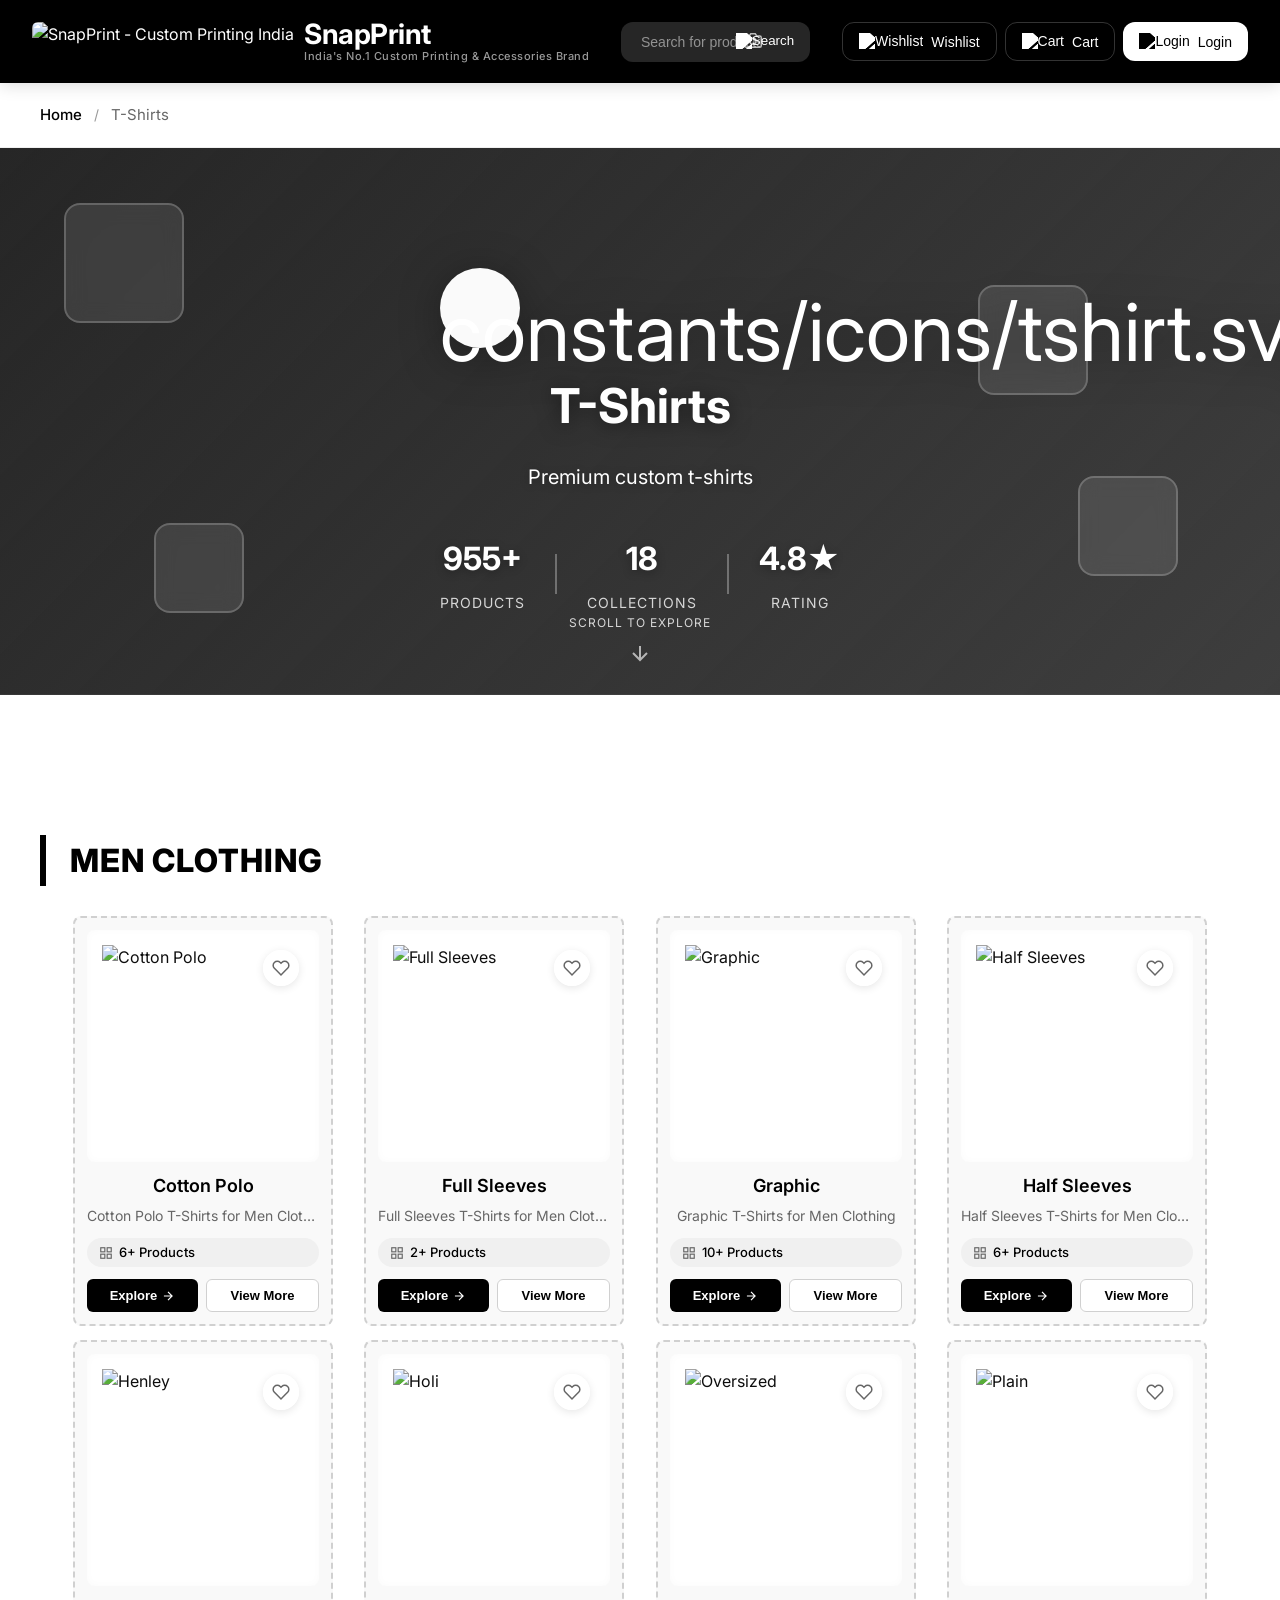
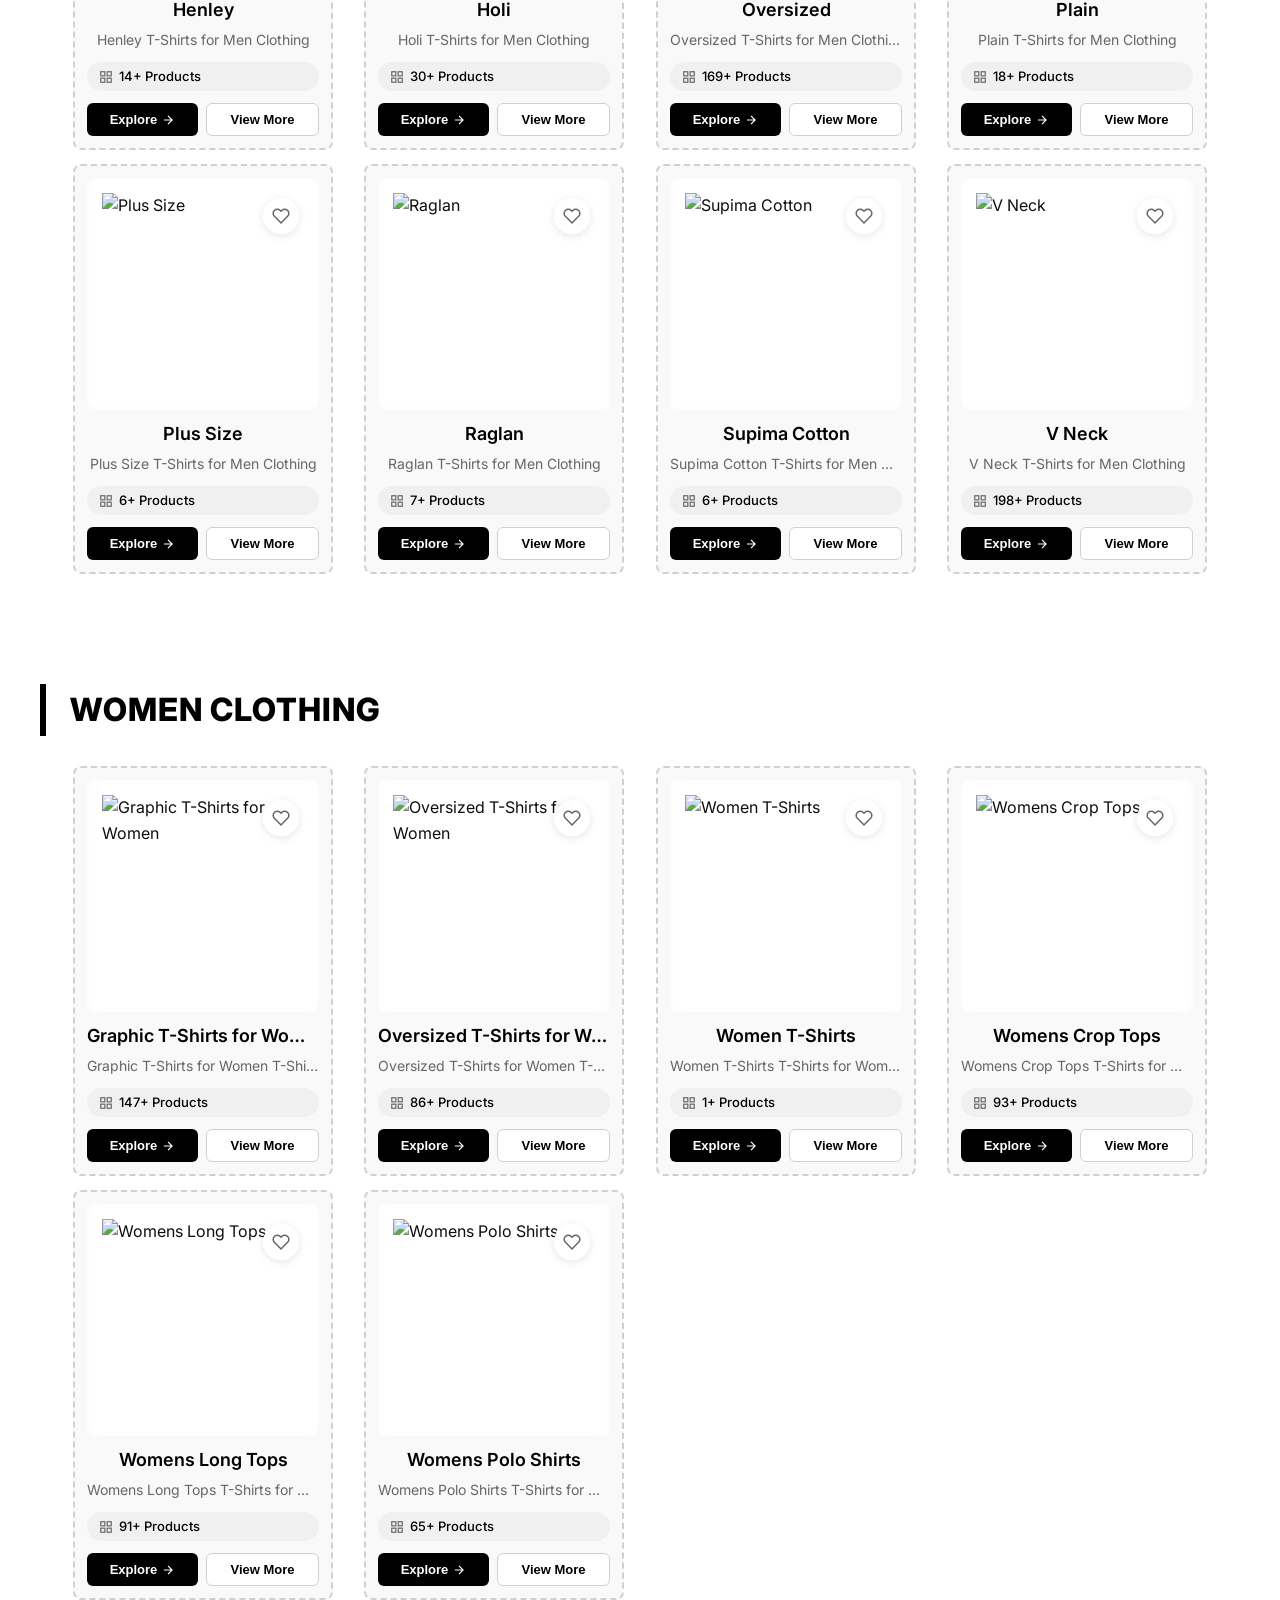
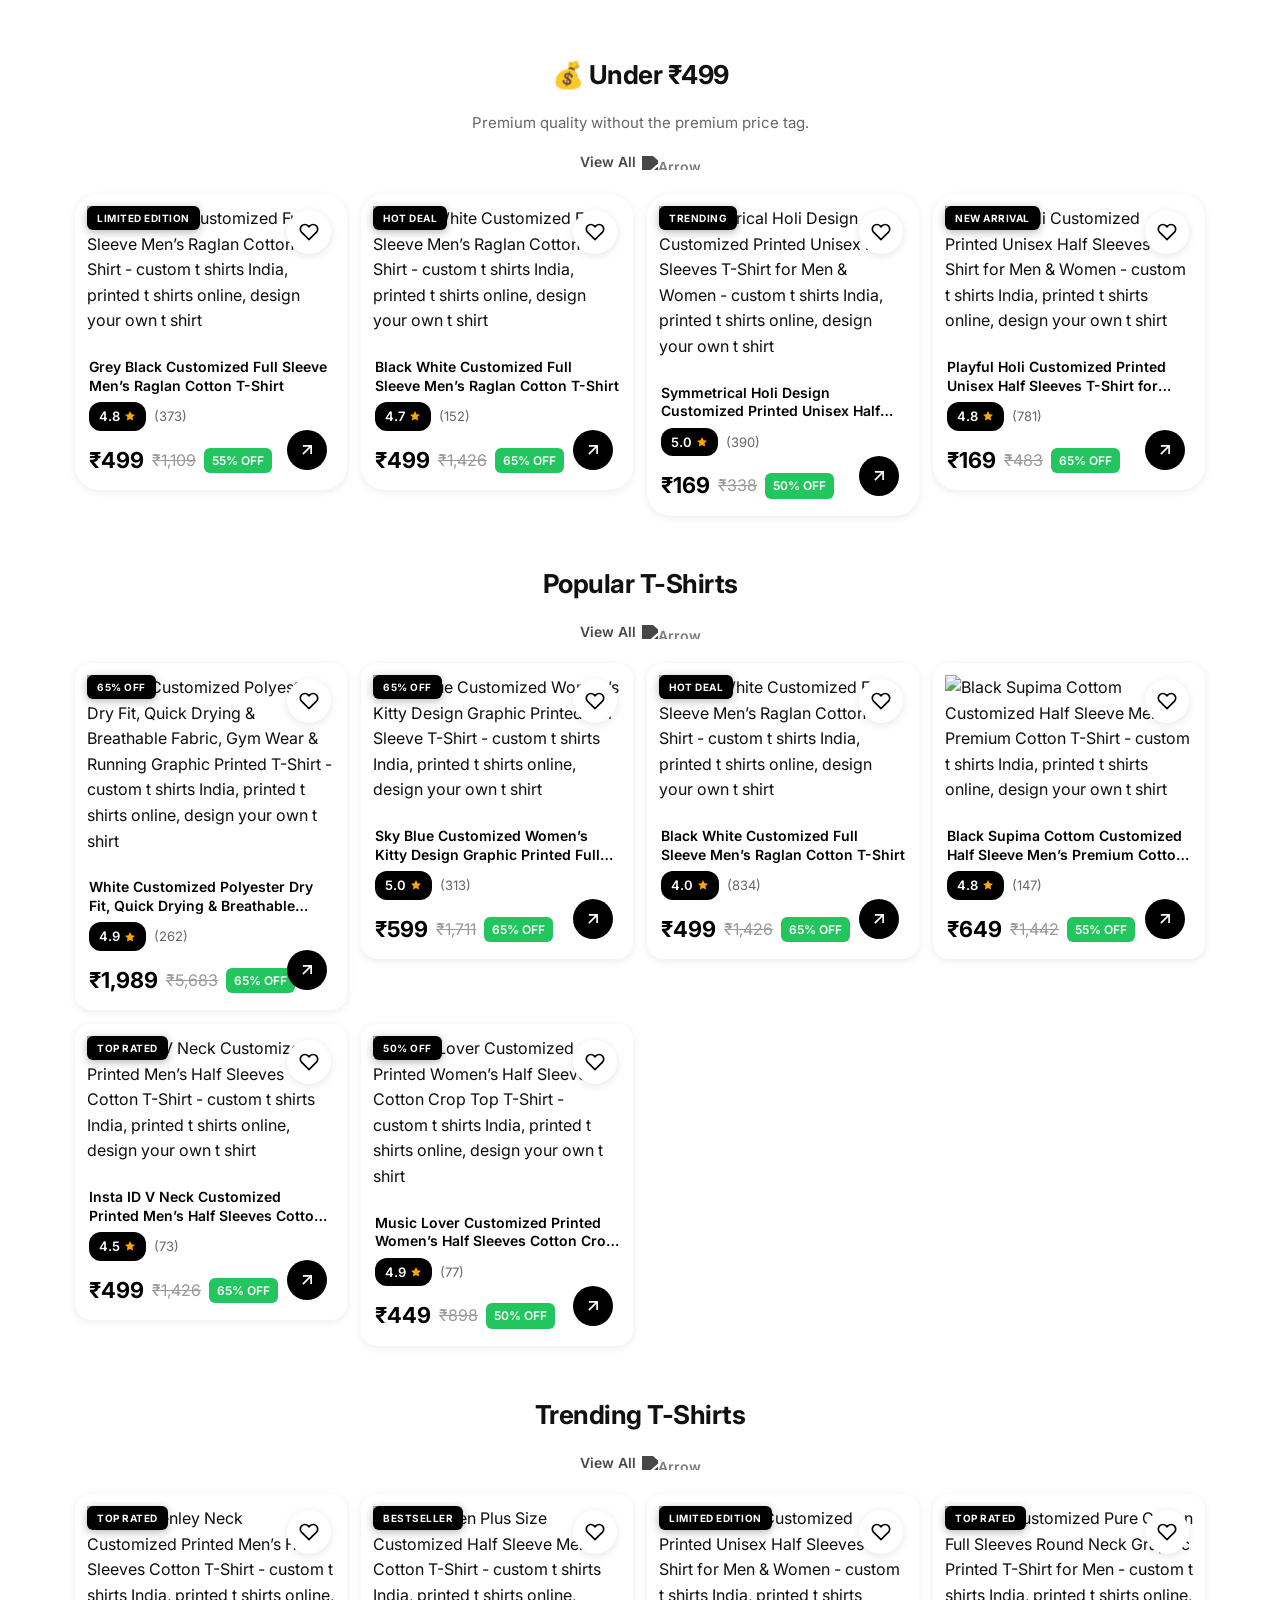
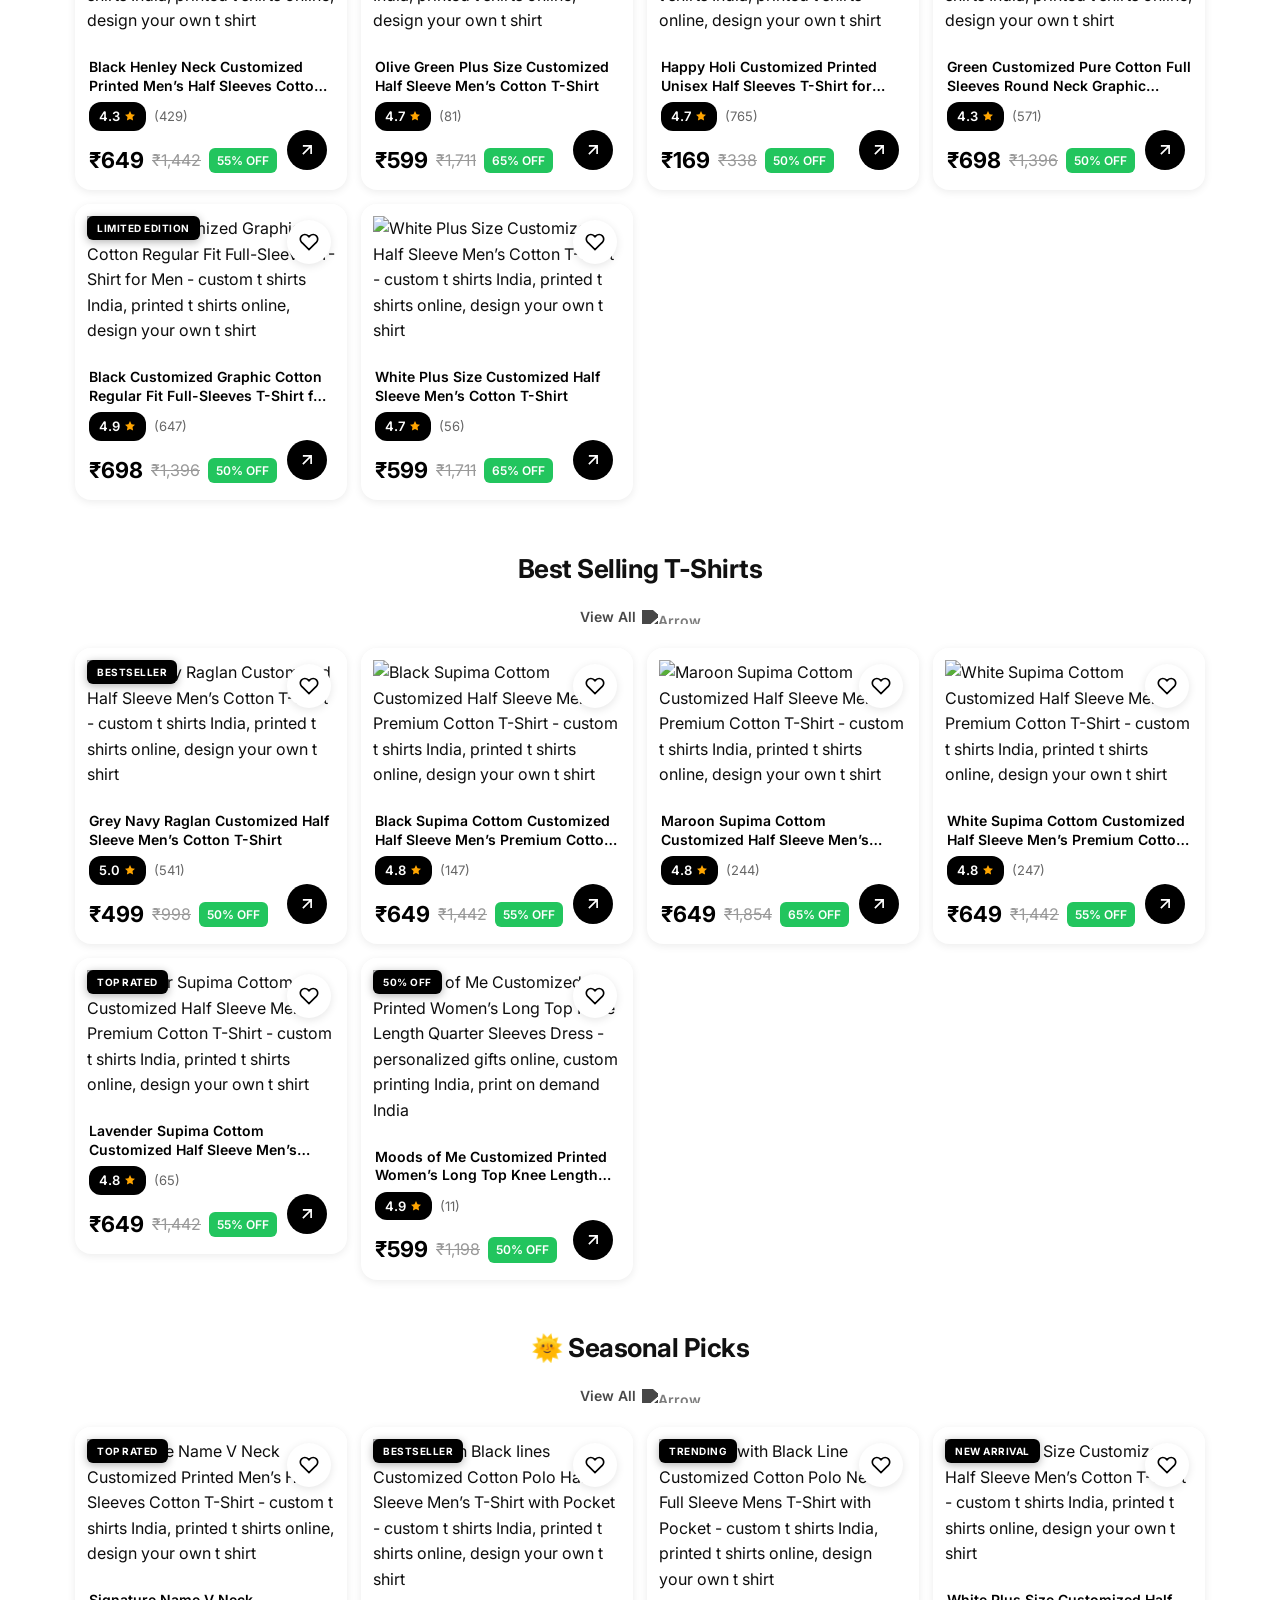
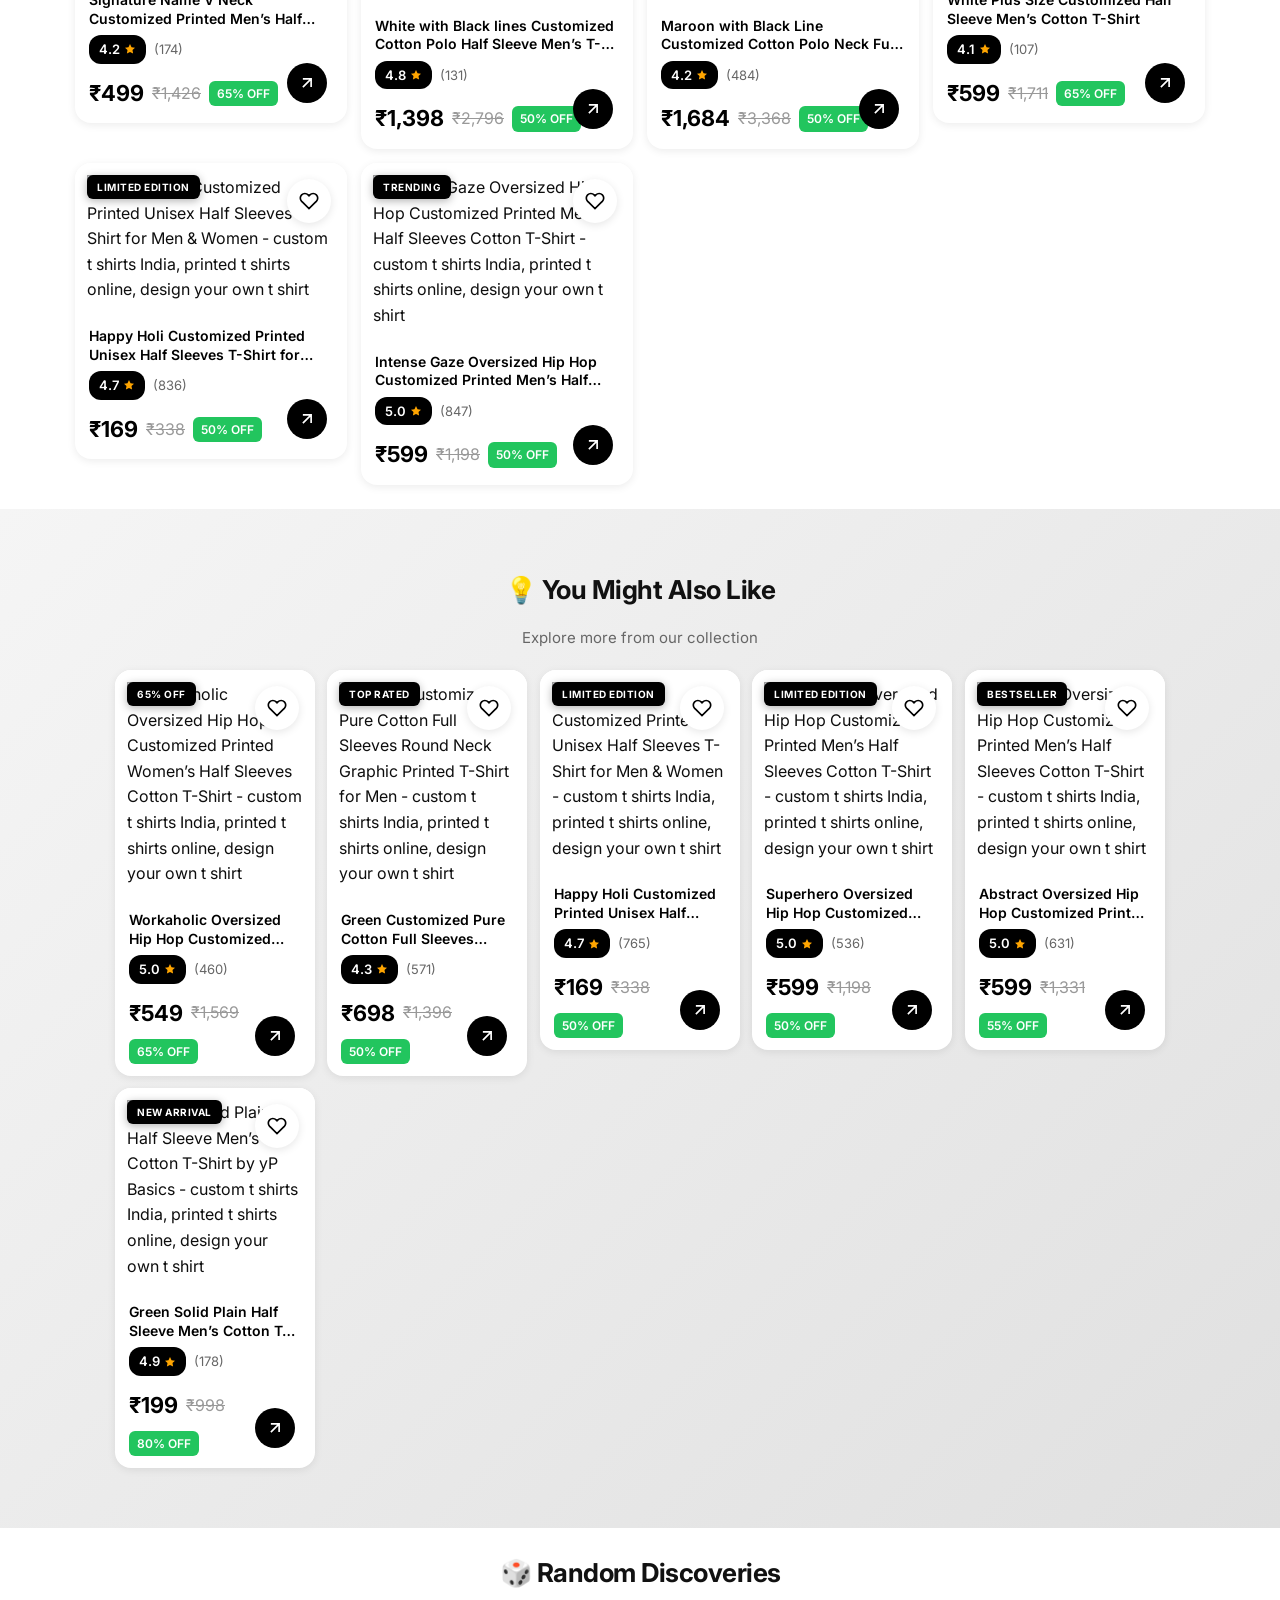
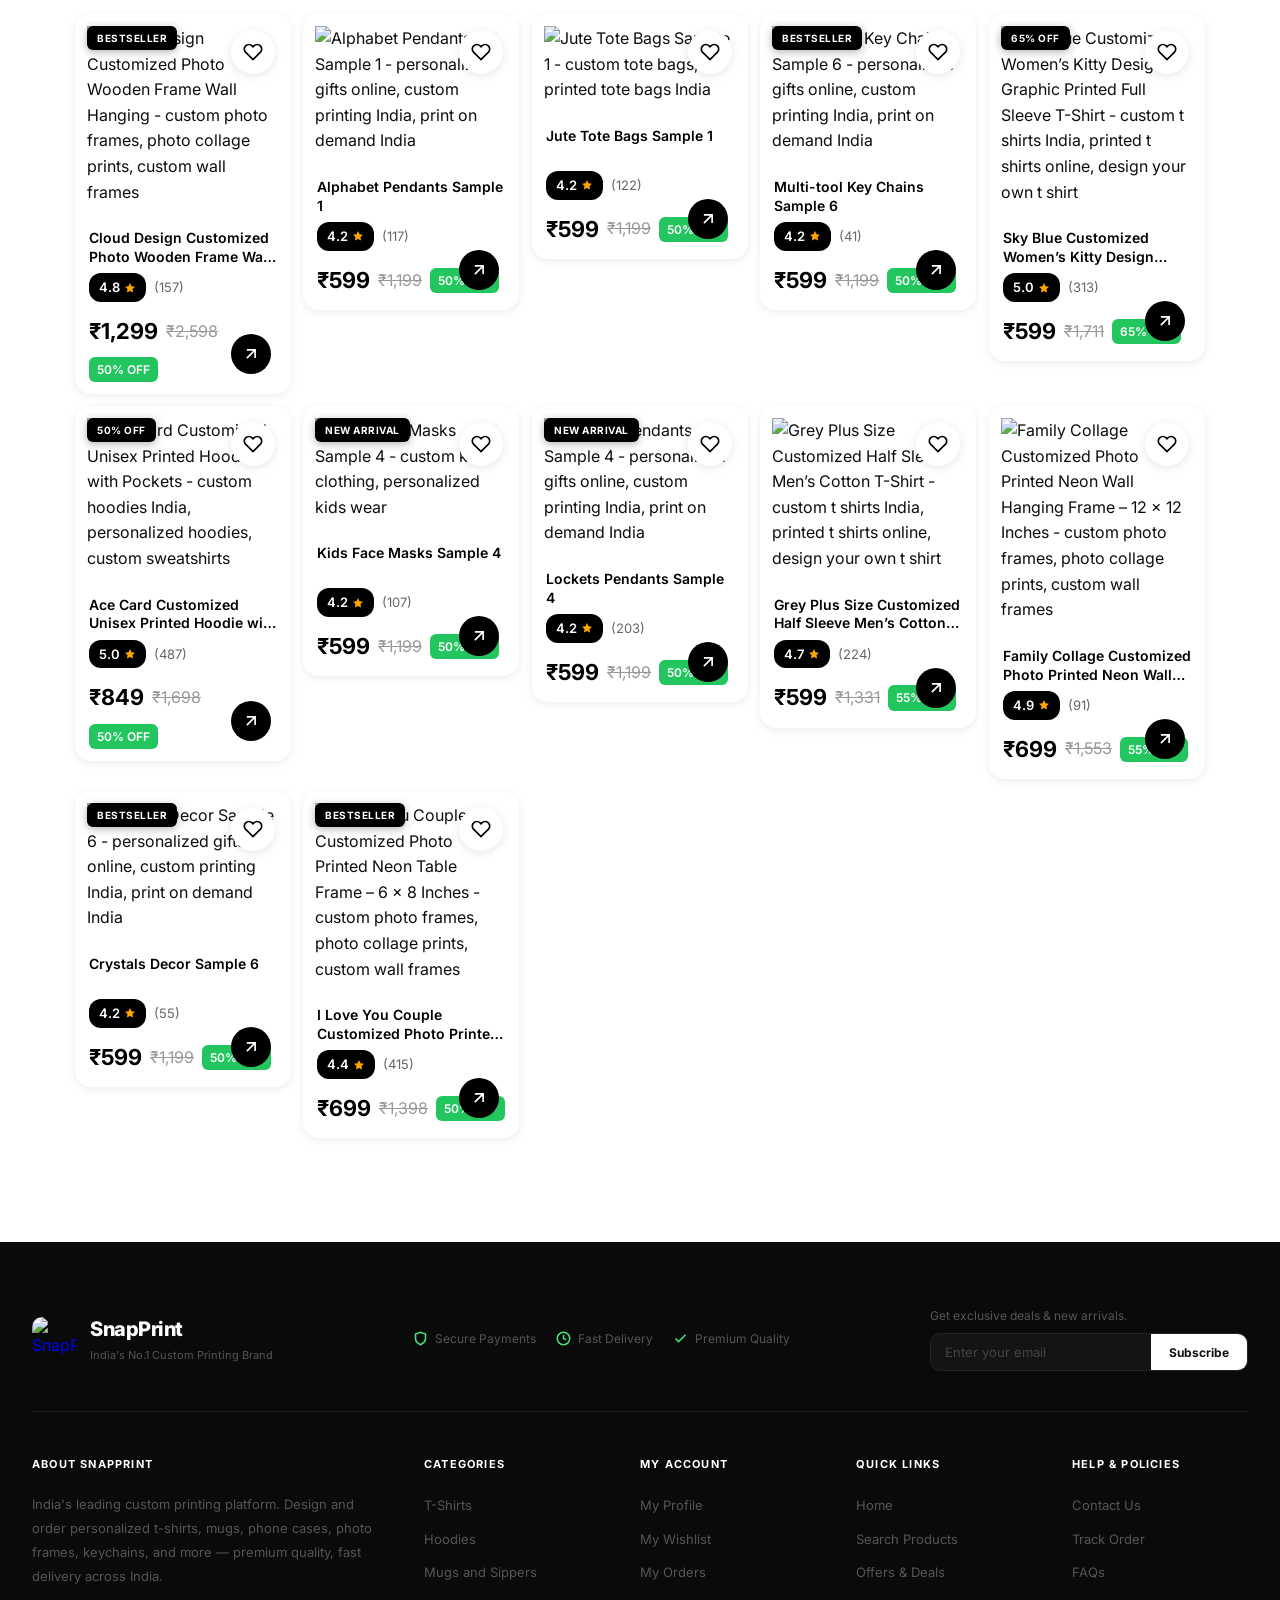
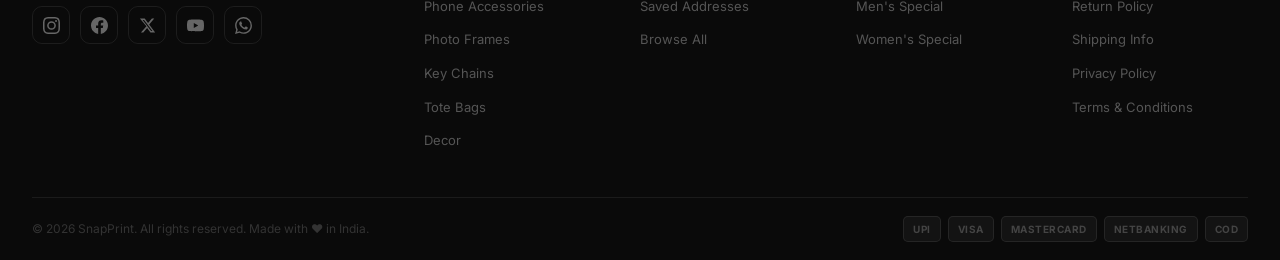
==== commit 78c88758: "Adding Products.." ====
--- a/productCategory.html
+++ b/productCategory.html
@@ -12,7 +12,7 @@
     <link rel="stylesheet" href="styles/homepage.css">
     <link rel="stylesheet" href="styles/productCategory.css">
     <link rel="stylesheet" href="styles/loginModal.css">
-    <script src="scripts/dataService.js?v=1779533017222"></script>
+    <script src="scripts/dataService.js?v=1779556860218"></script>
     <script src="scripts/analyticsService.js"></script>
 
     <link rel="stylesheet" href="styles/loader.css">
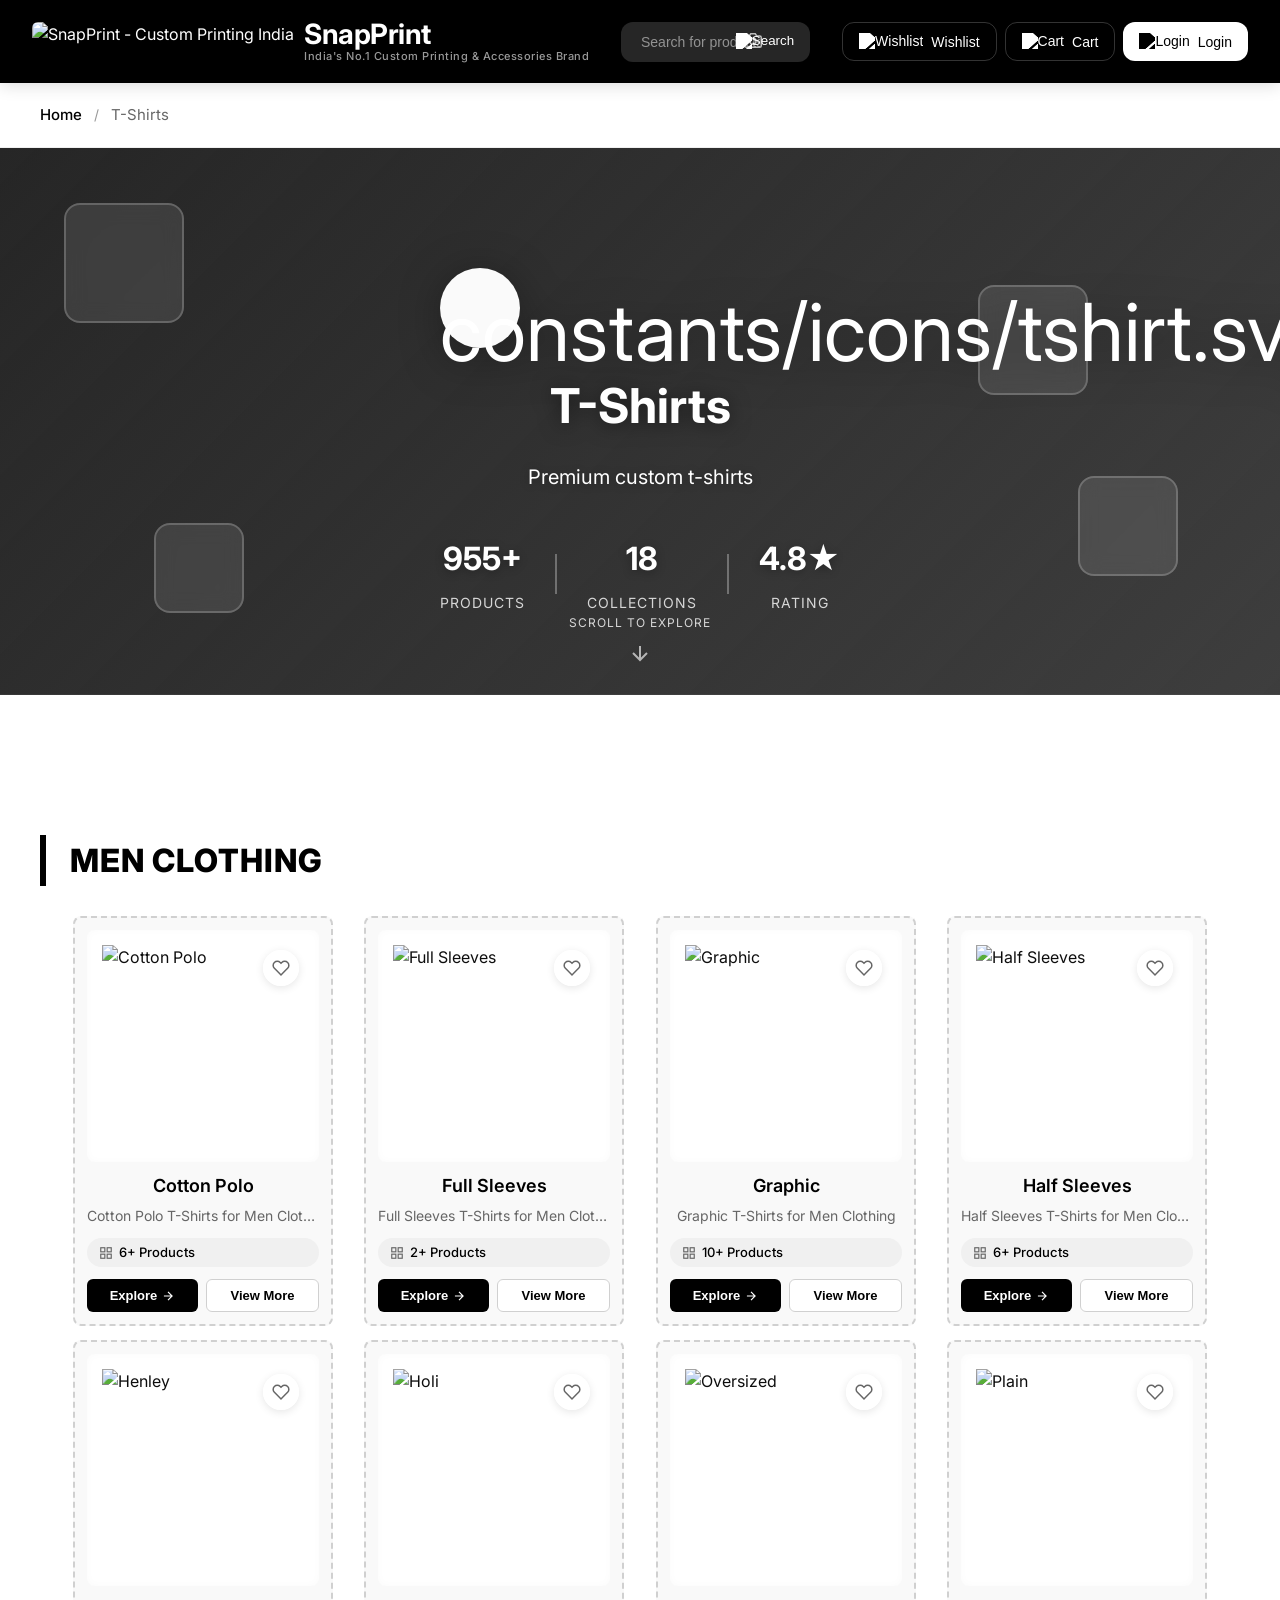
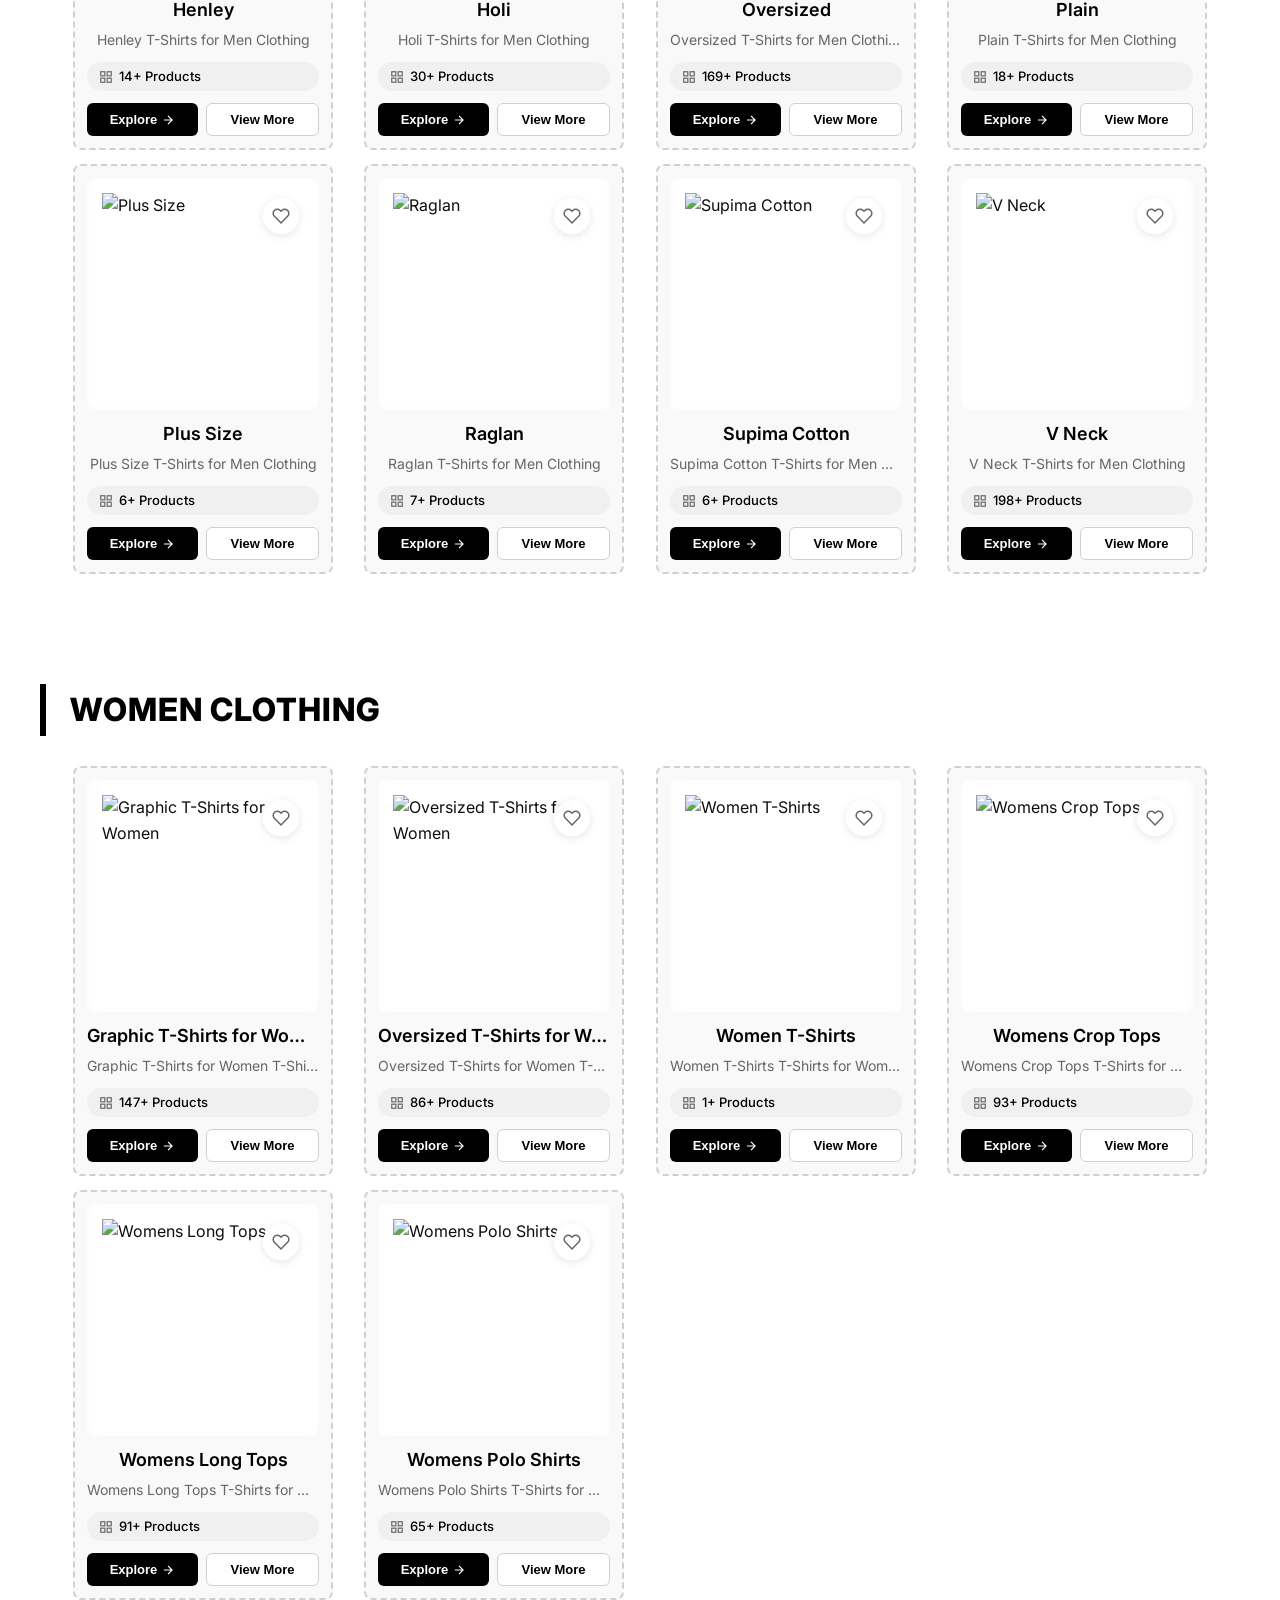
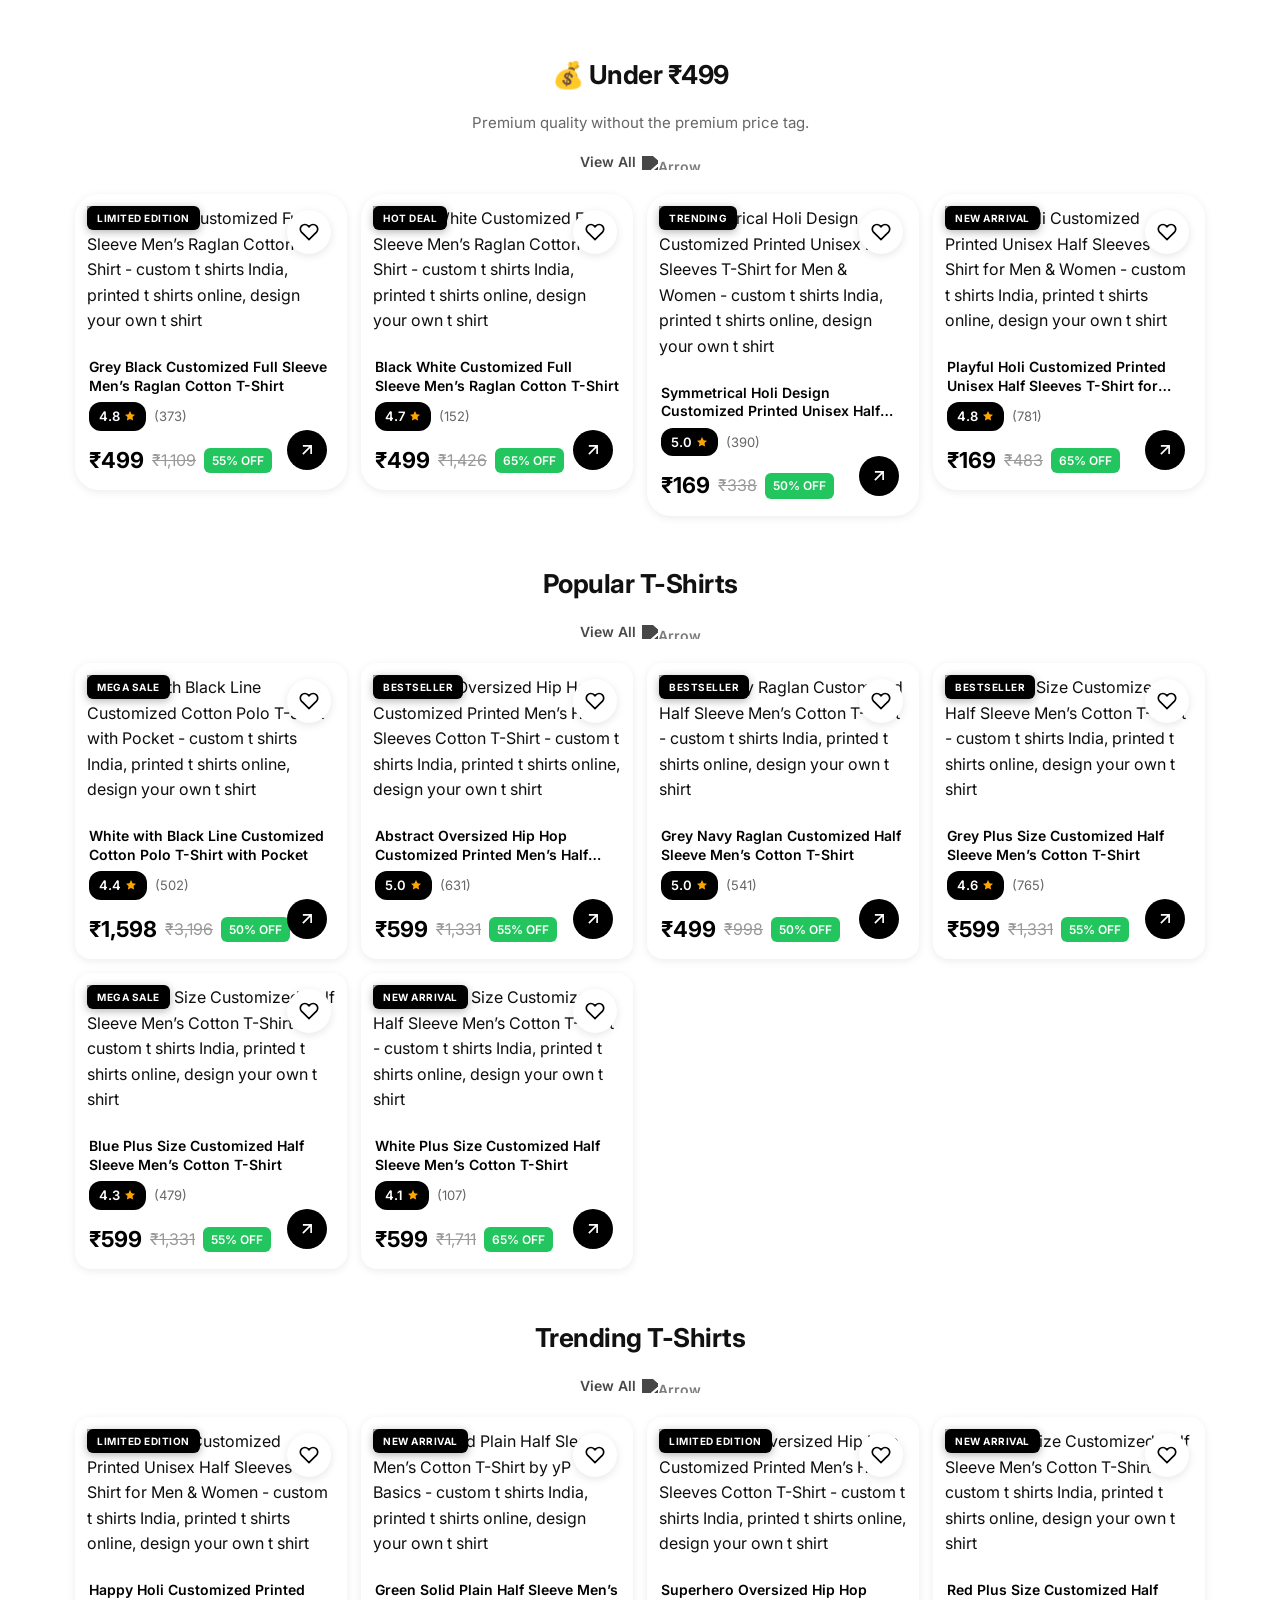
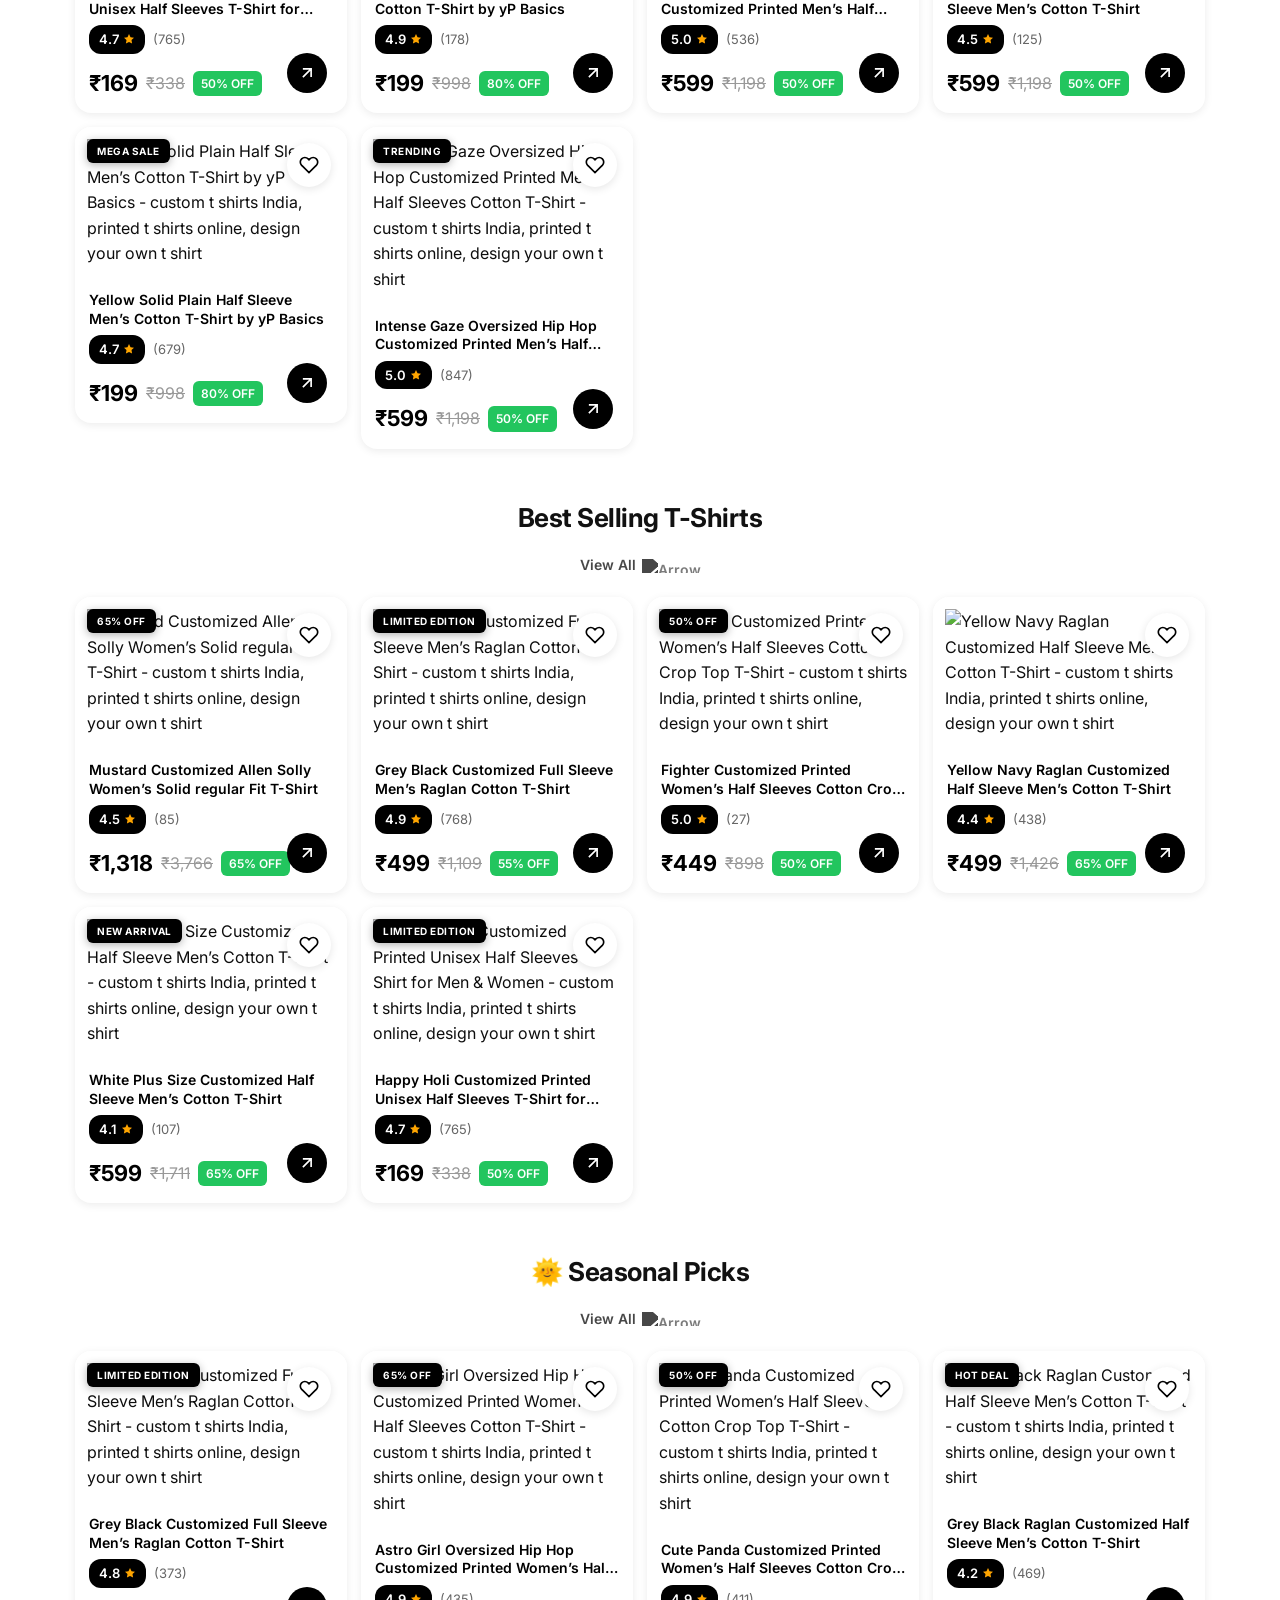
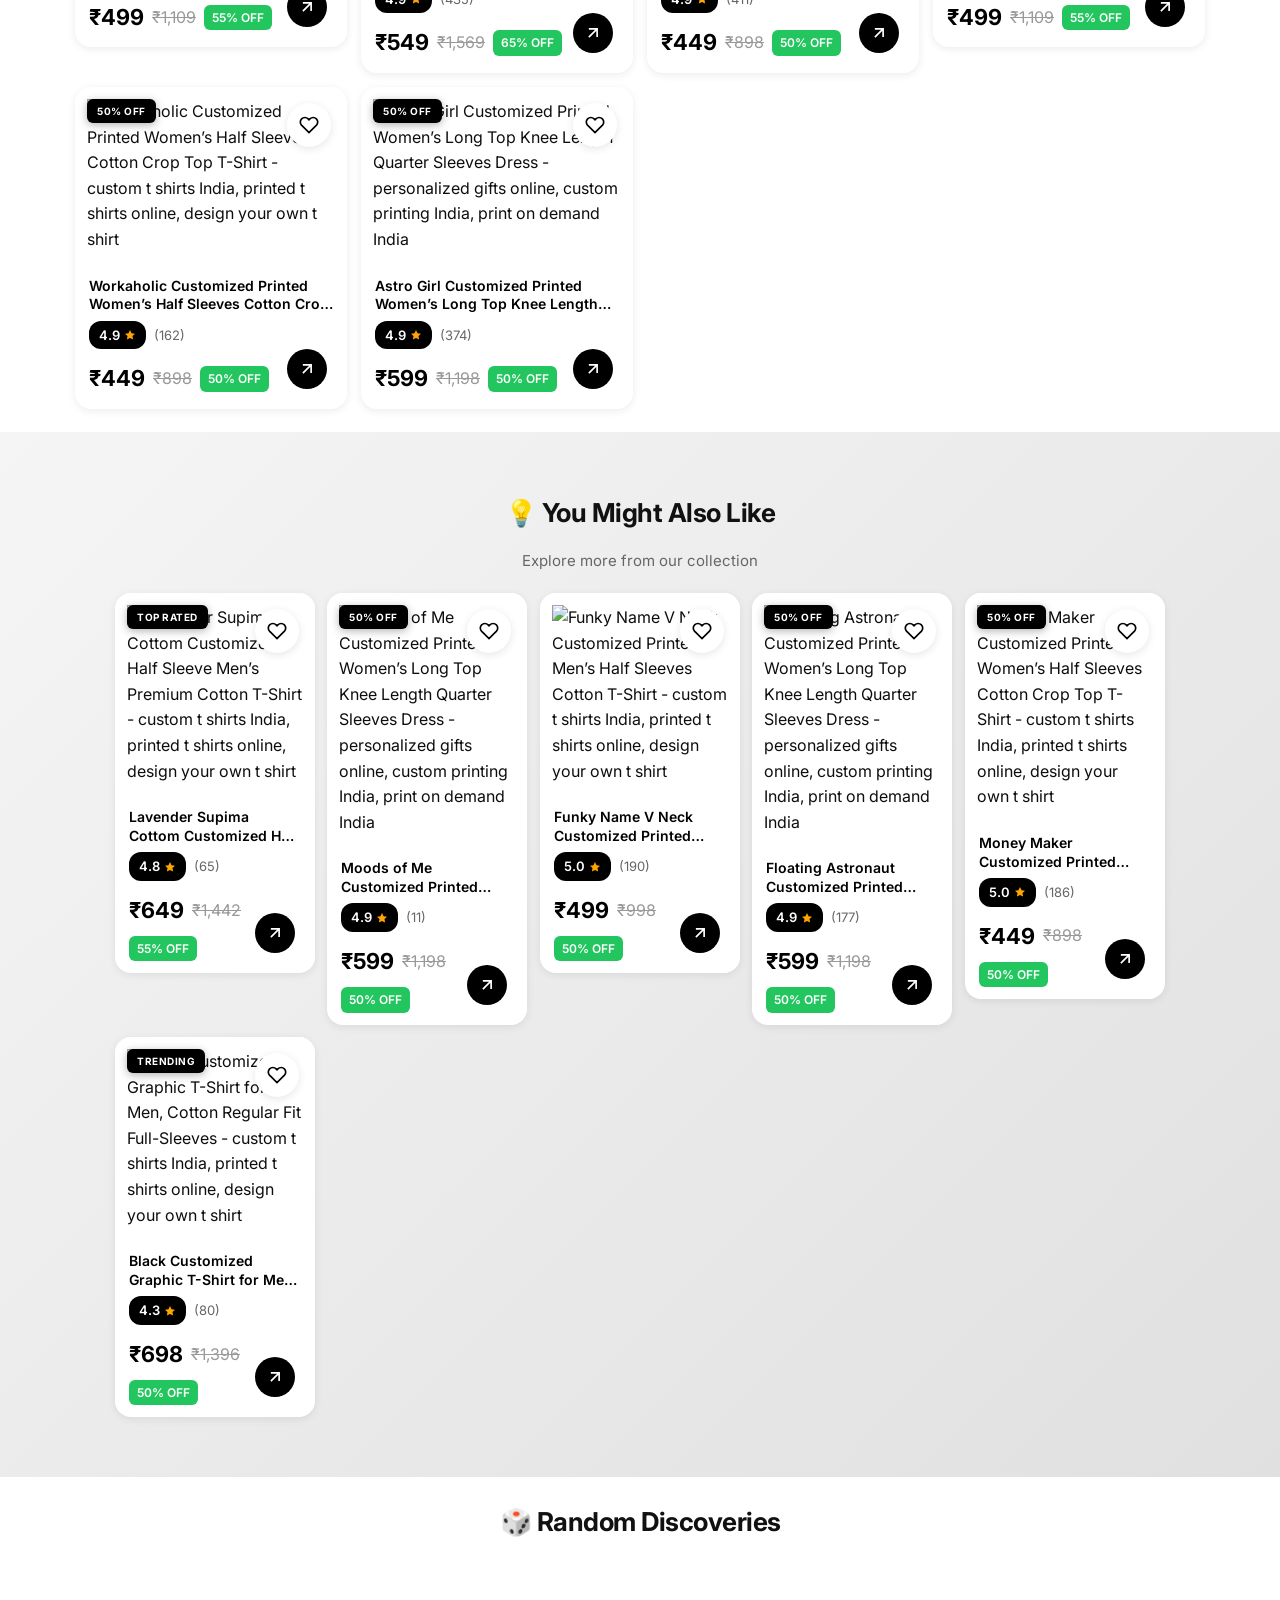
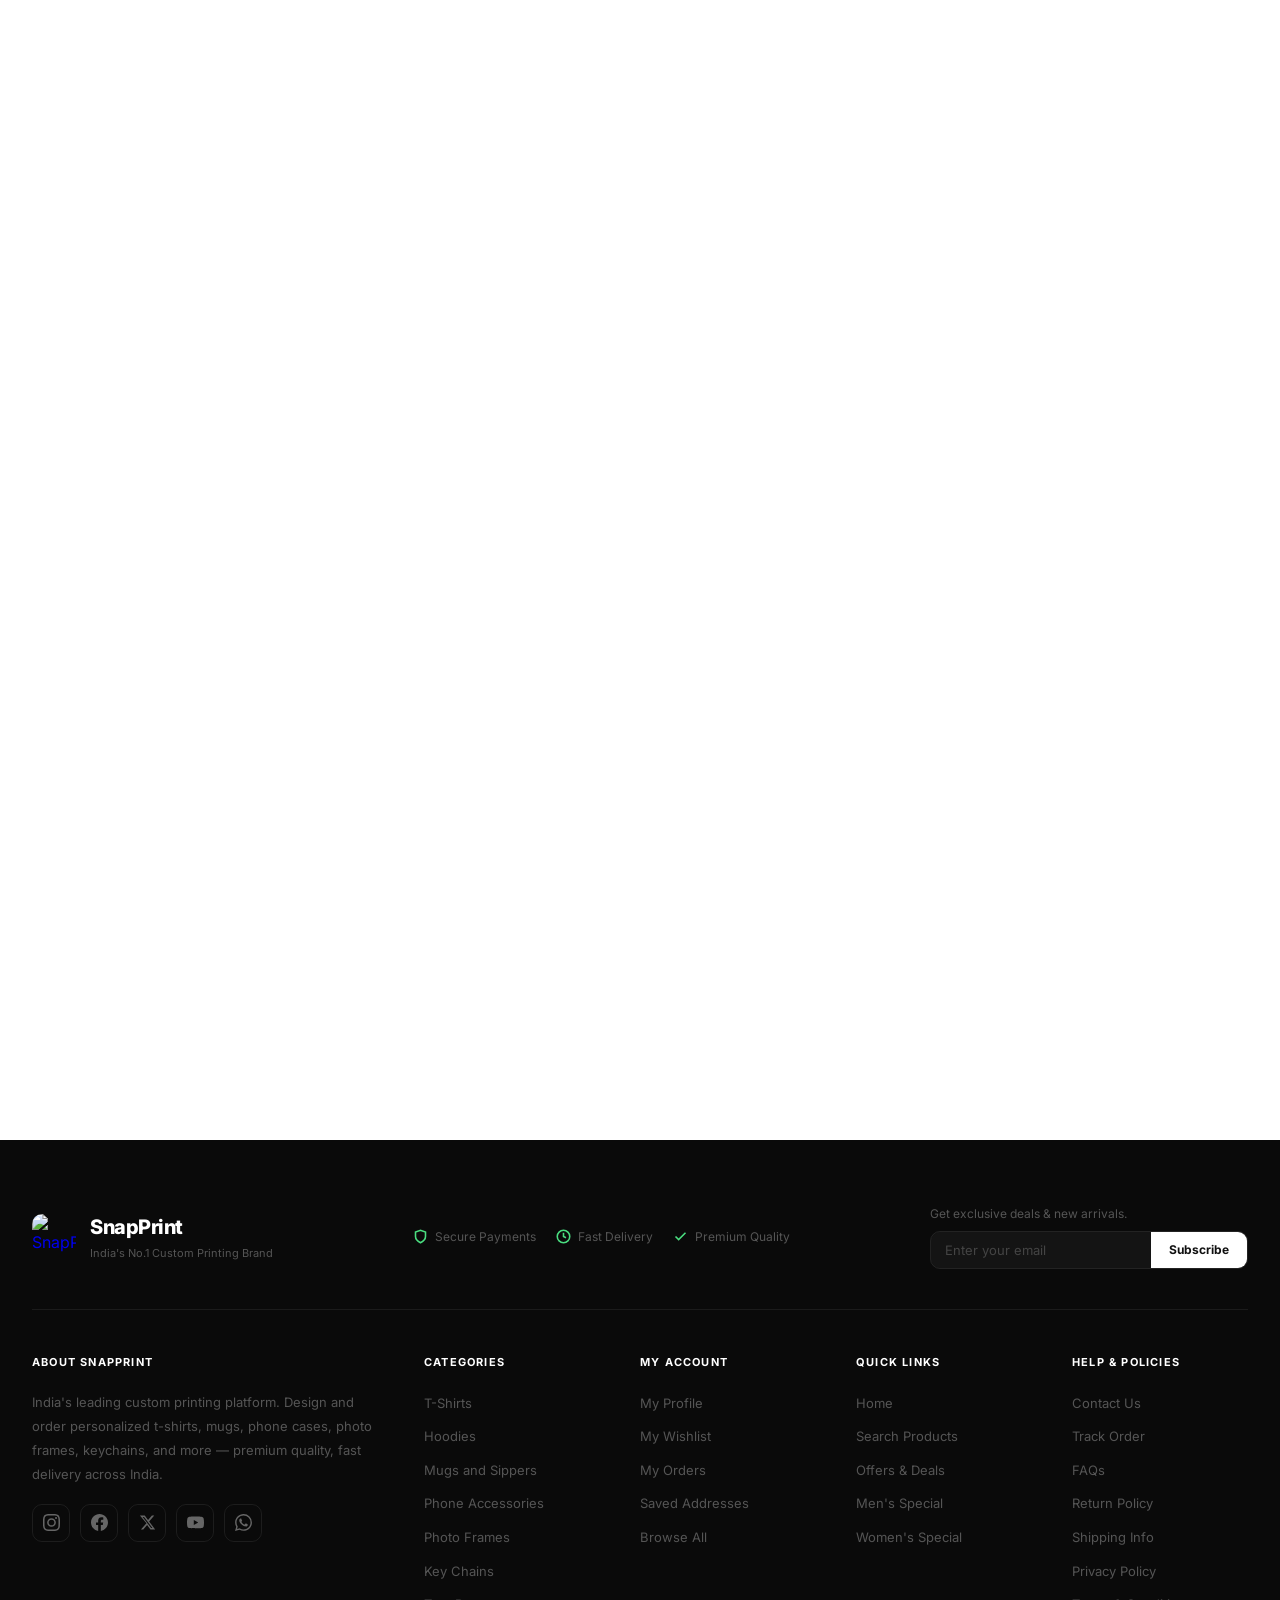
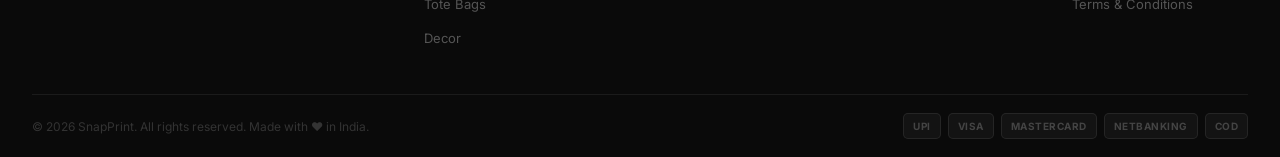
==== commit 0ed8608a: "Optimising SEO" ====
--- a/productCategory.html
+++ b/productCategory.html
@@ -12,6 +12,7 @@
     <link rel="stylesheet" href="styles/homepage.css">
     <link rel="stylesheet" href="styles/productCategory.css">
     <link rel="stylesheet" href="styles/loginModal.css">
+    <script src="scripts/seoService.js?v=1779556860218"></script>
     <script src="scripts/dataService.js?v=1779556860218"></script>
     <script src="scripts/analyticsService.js"></script>
 
